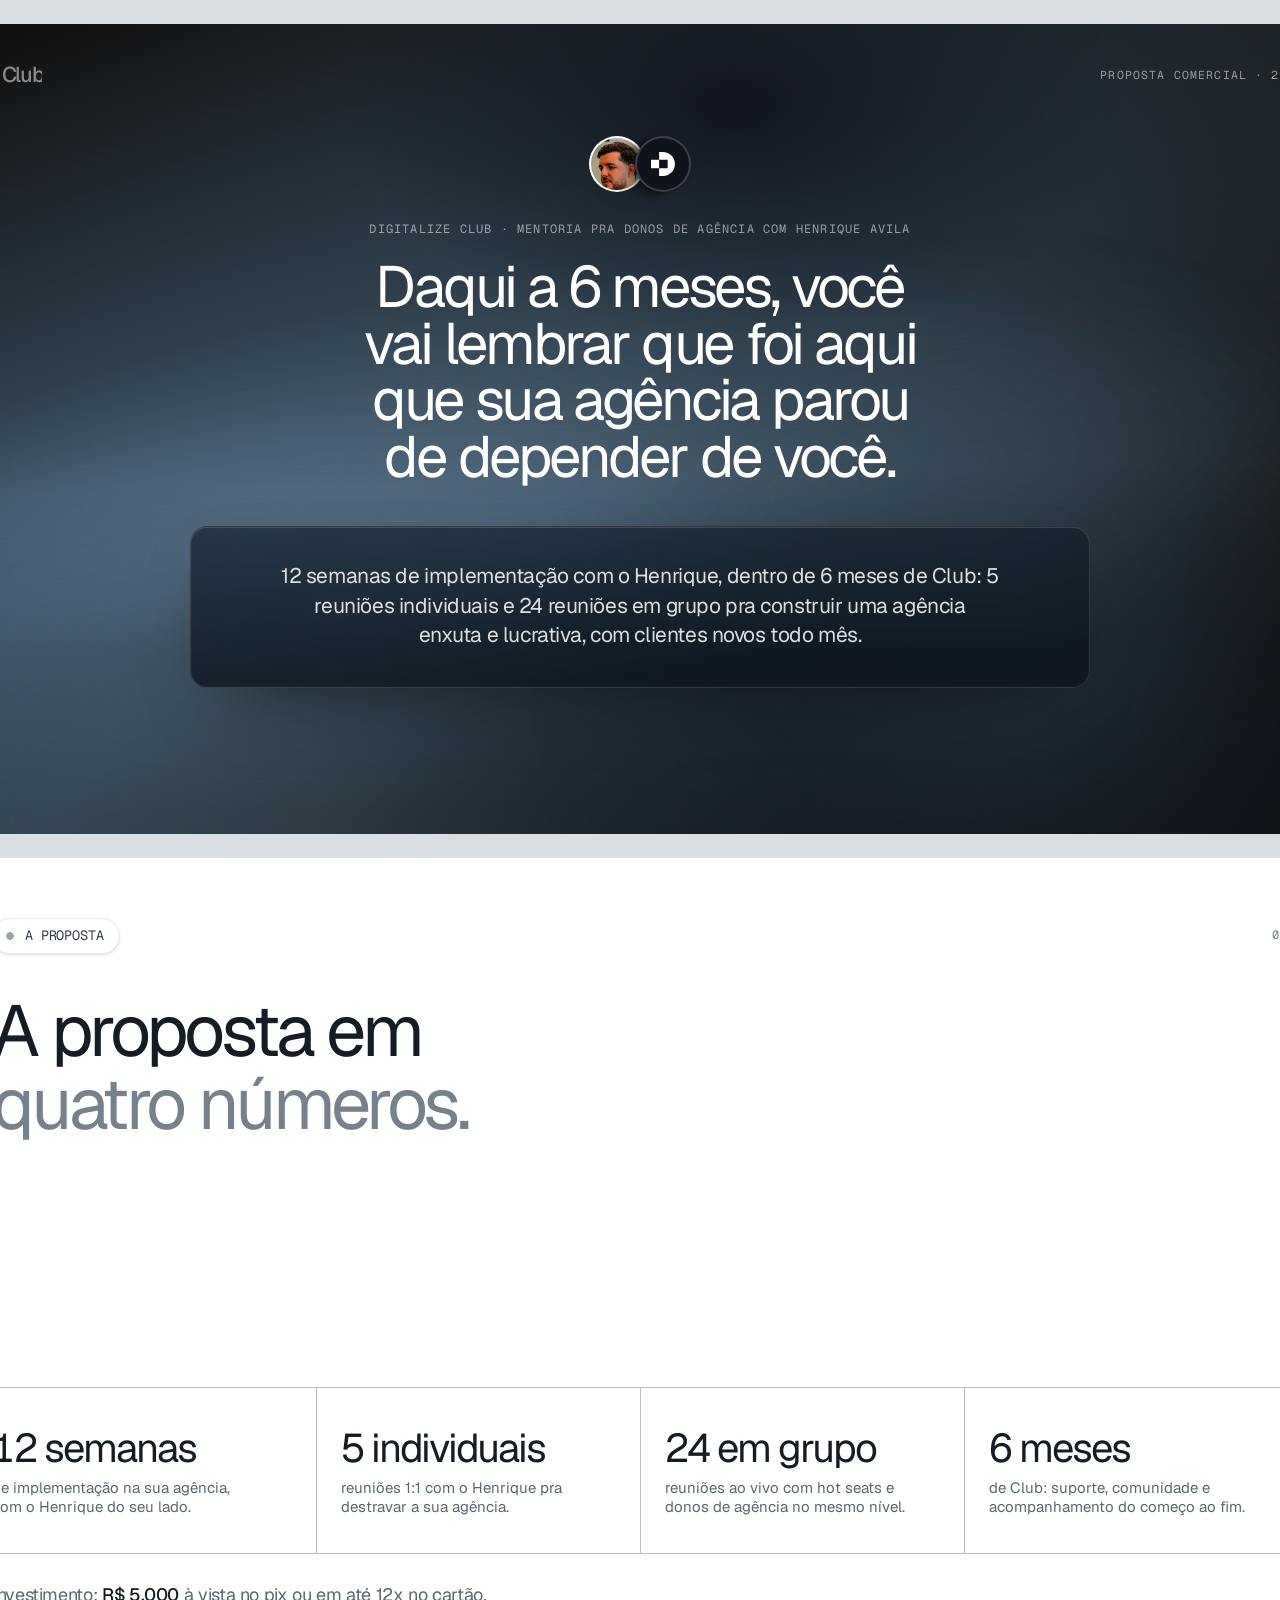
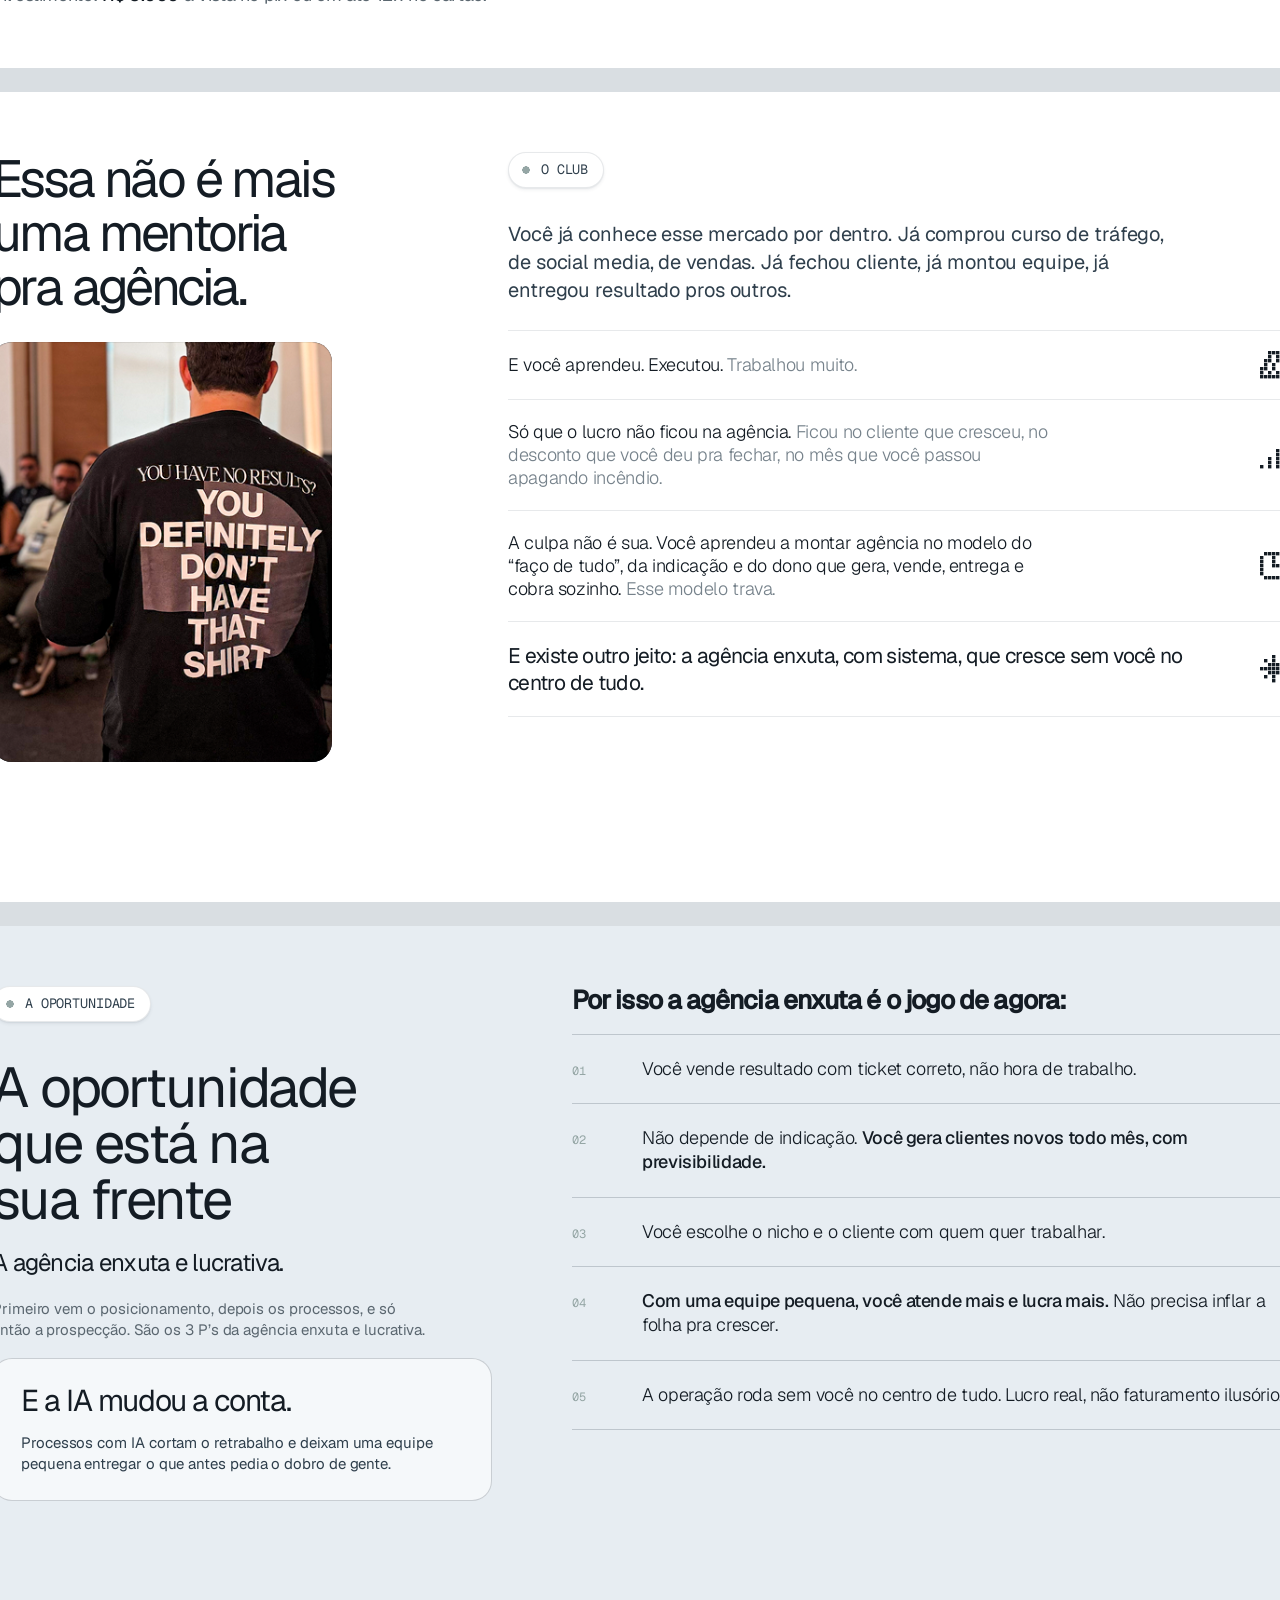
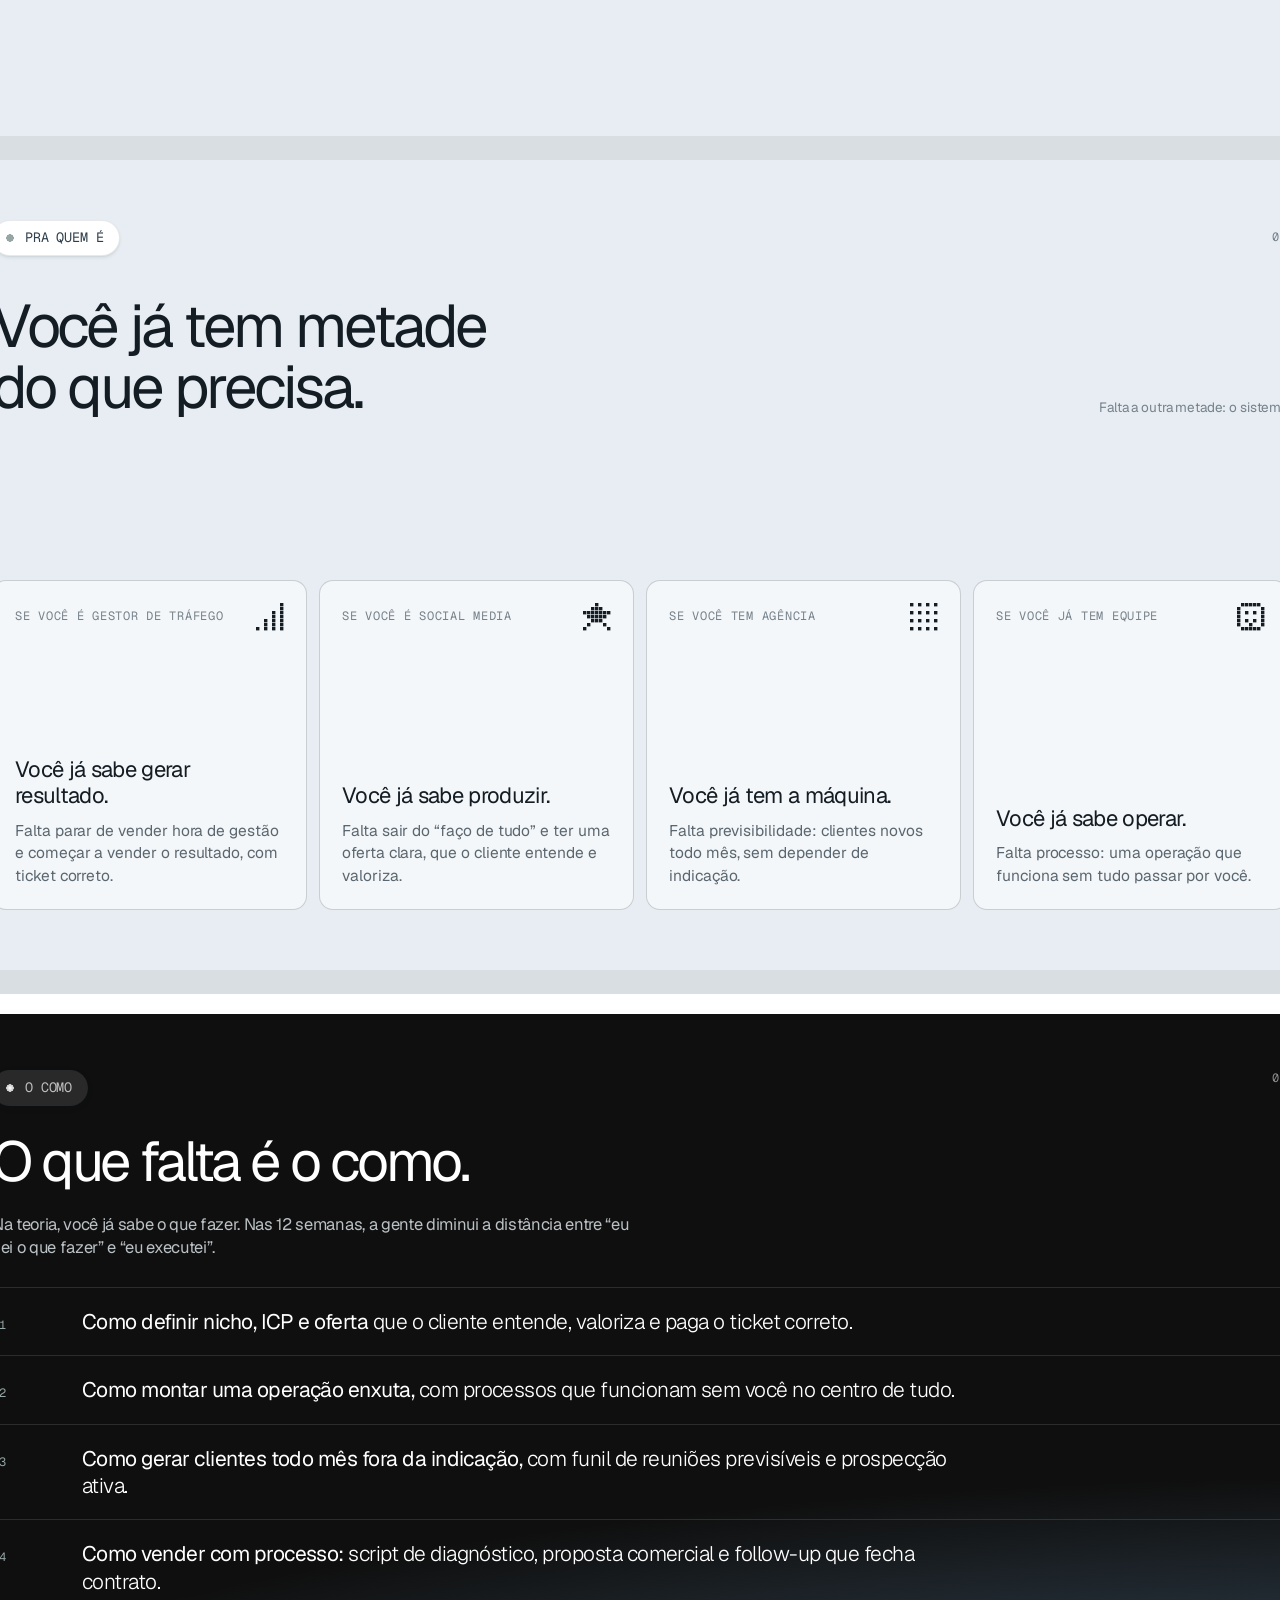
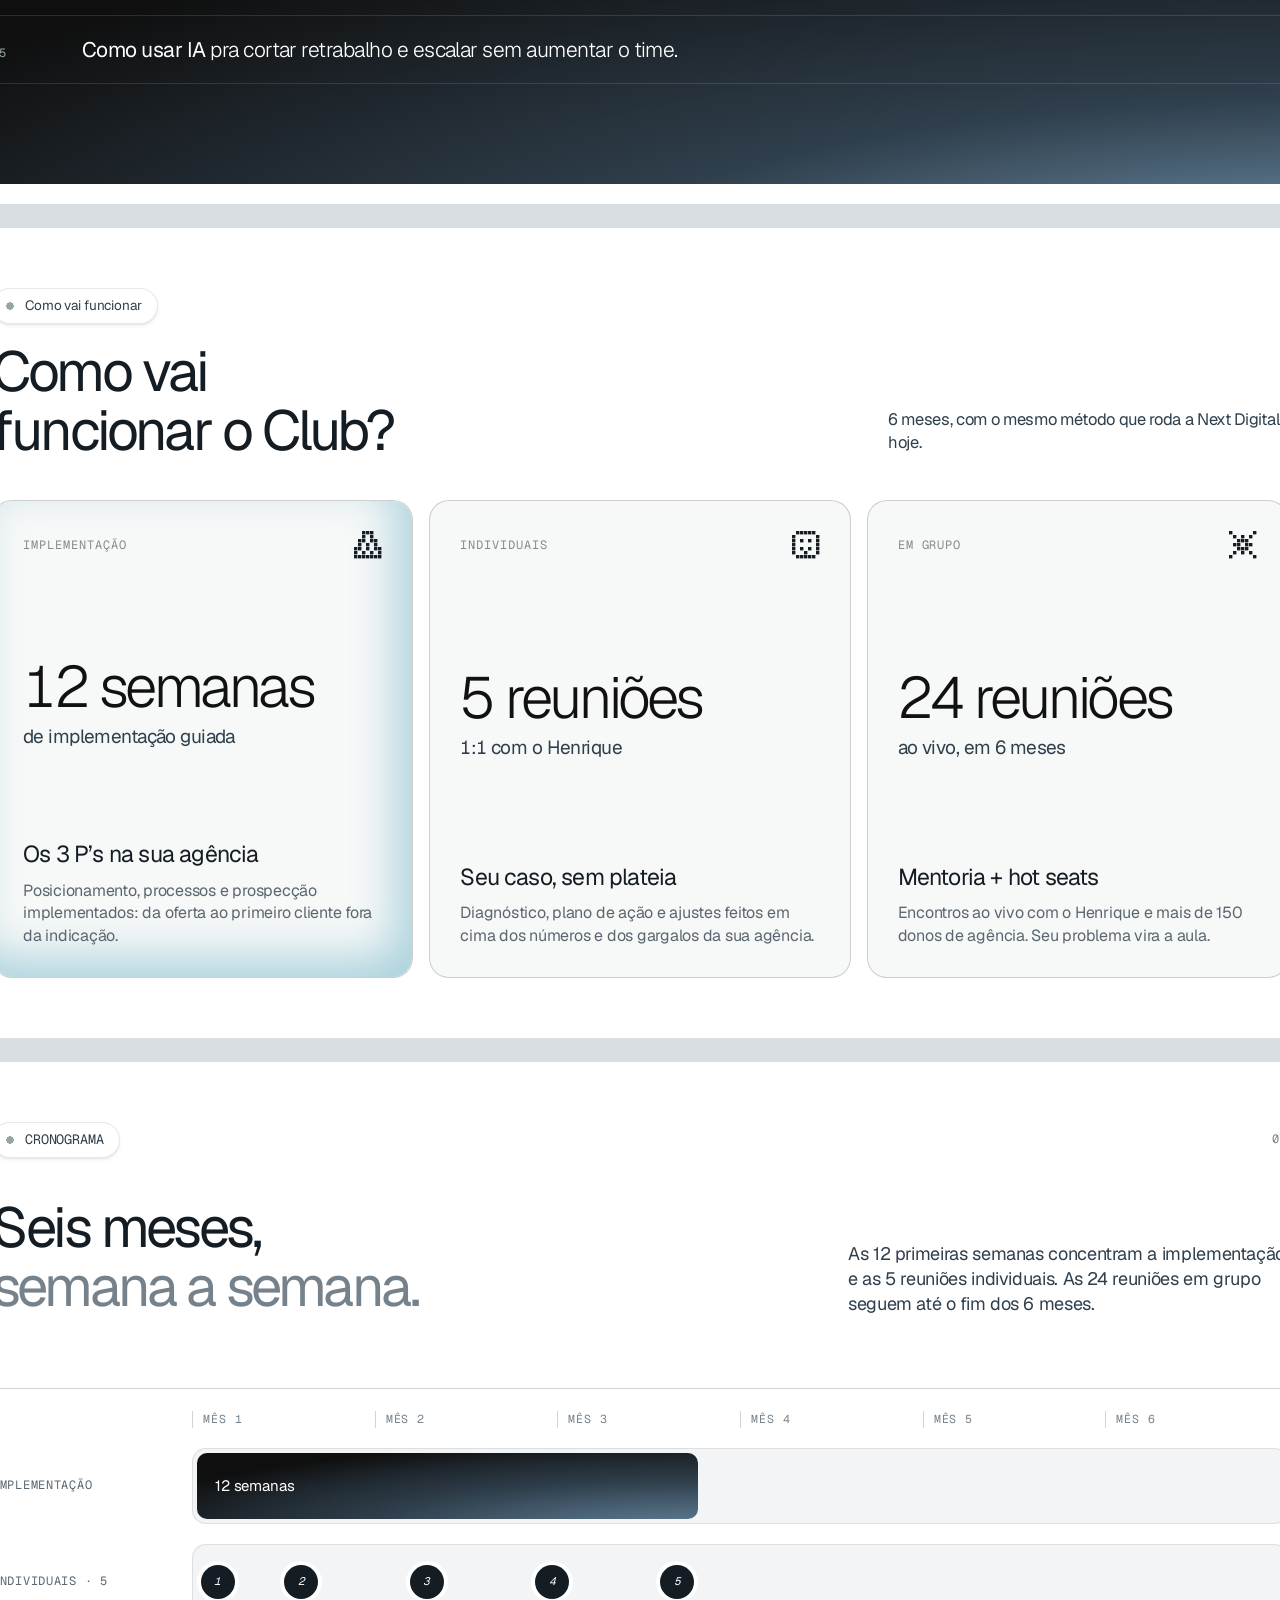
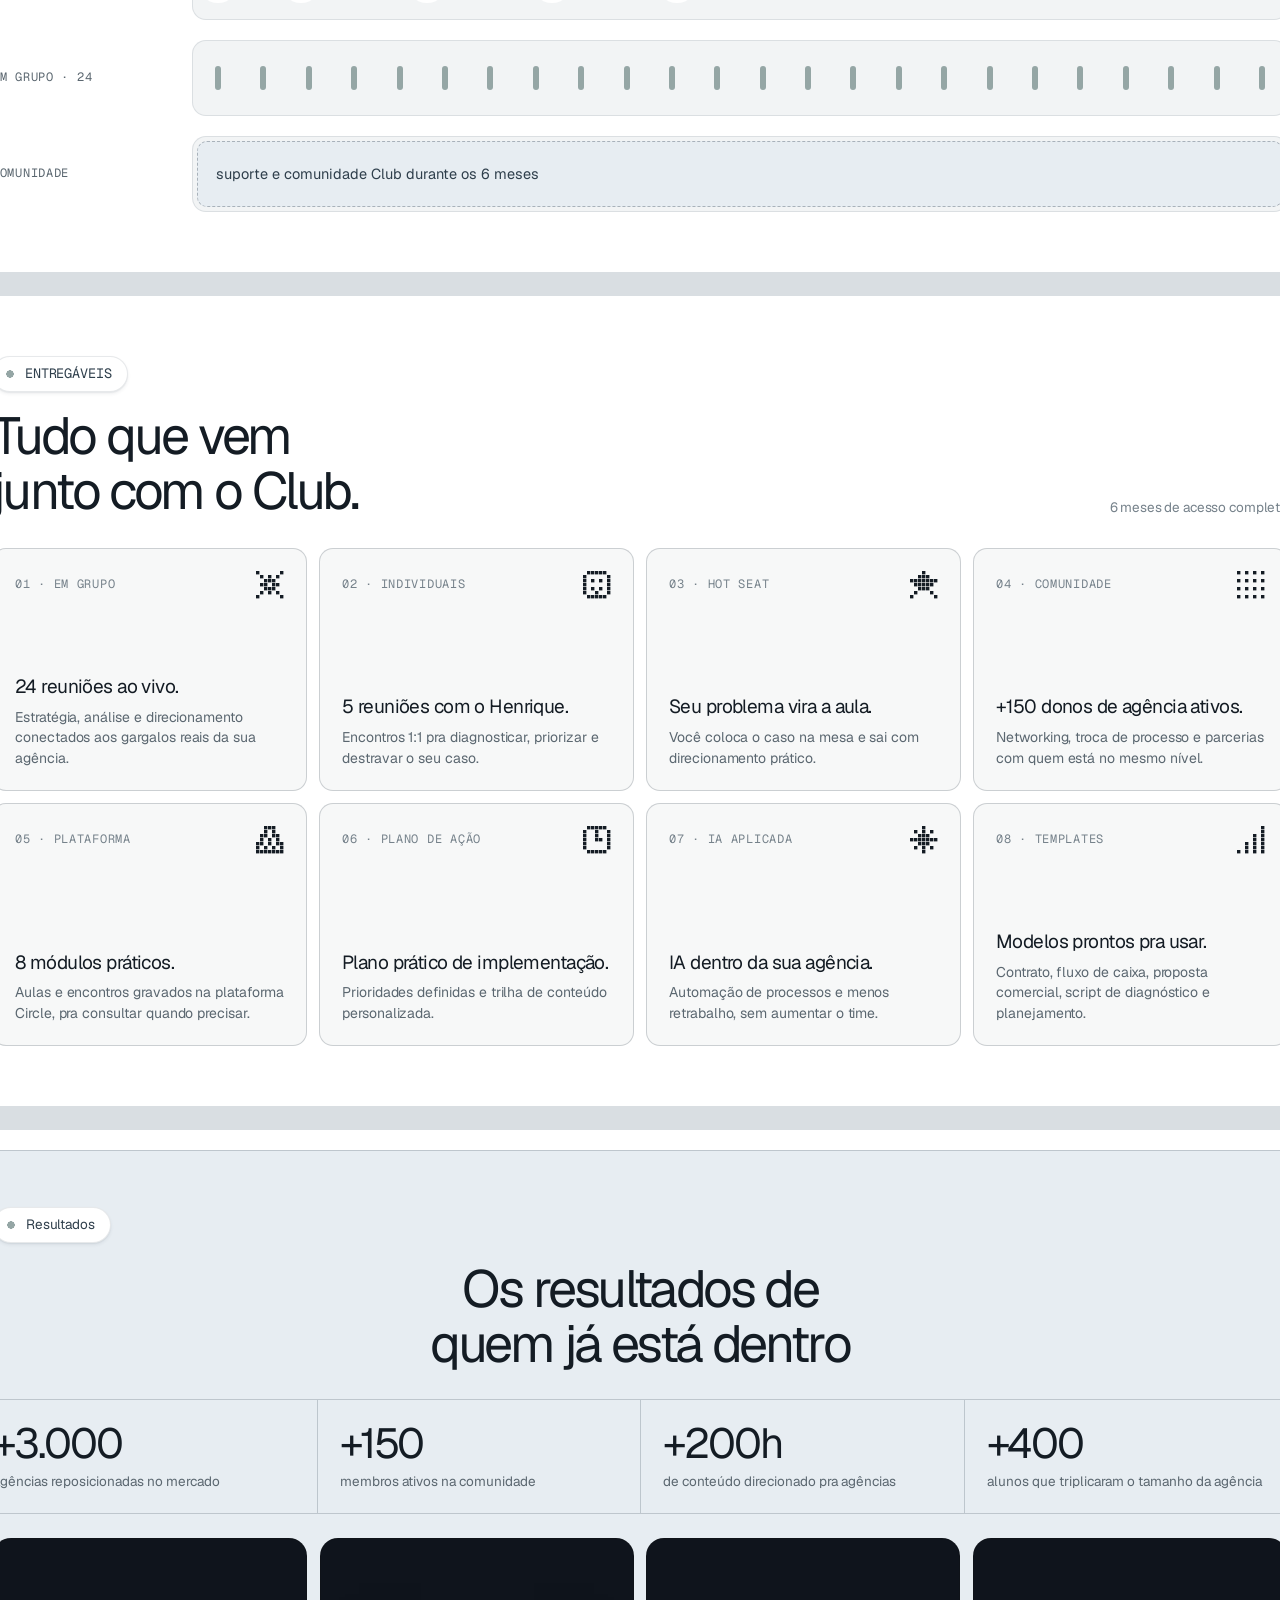
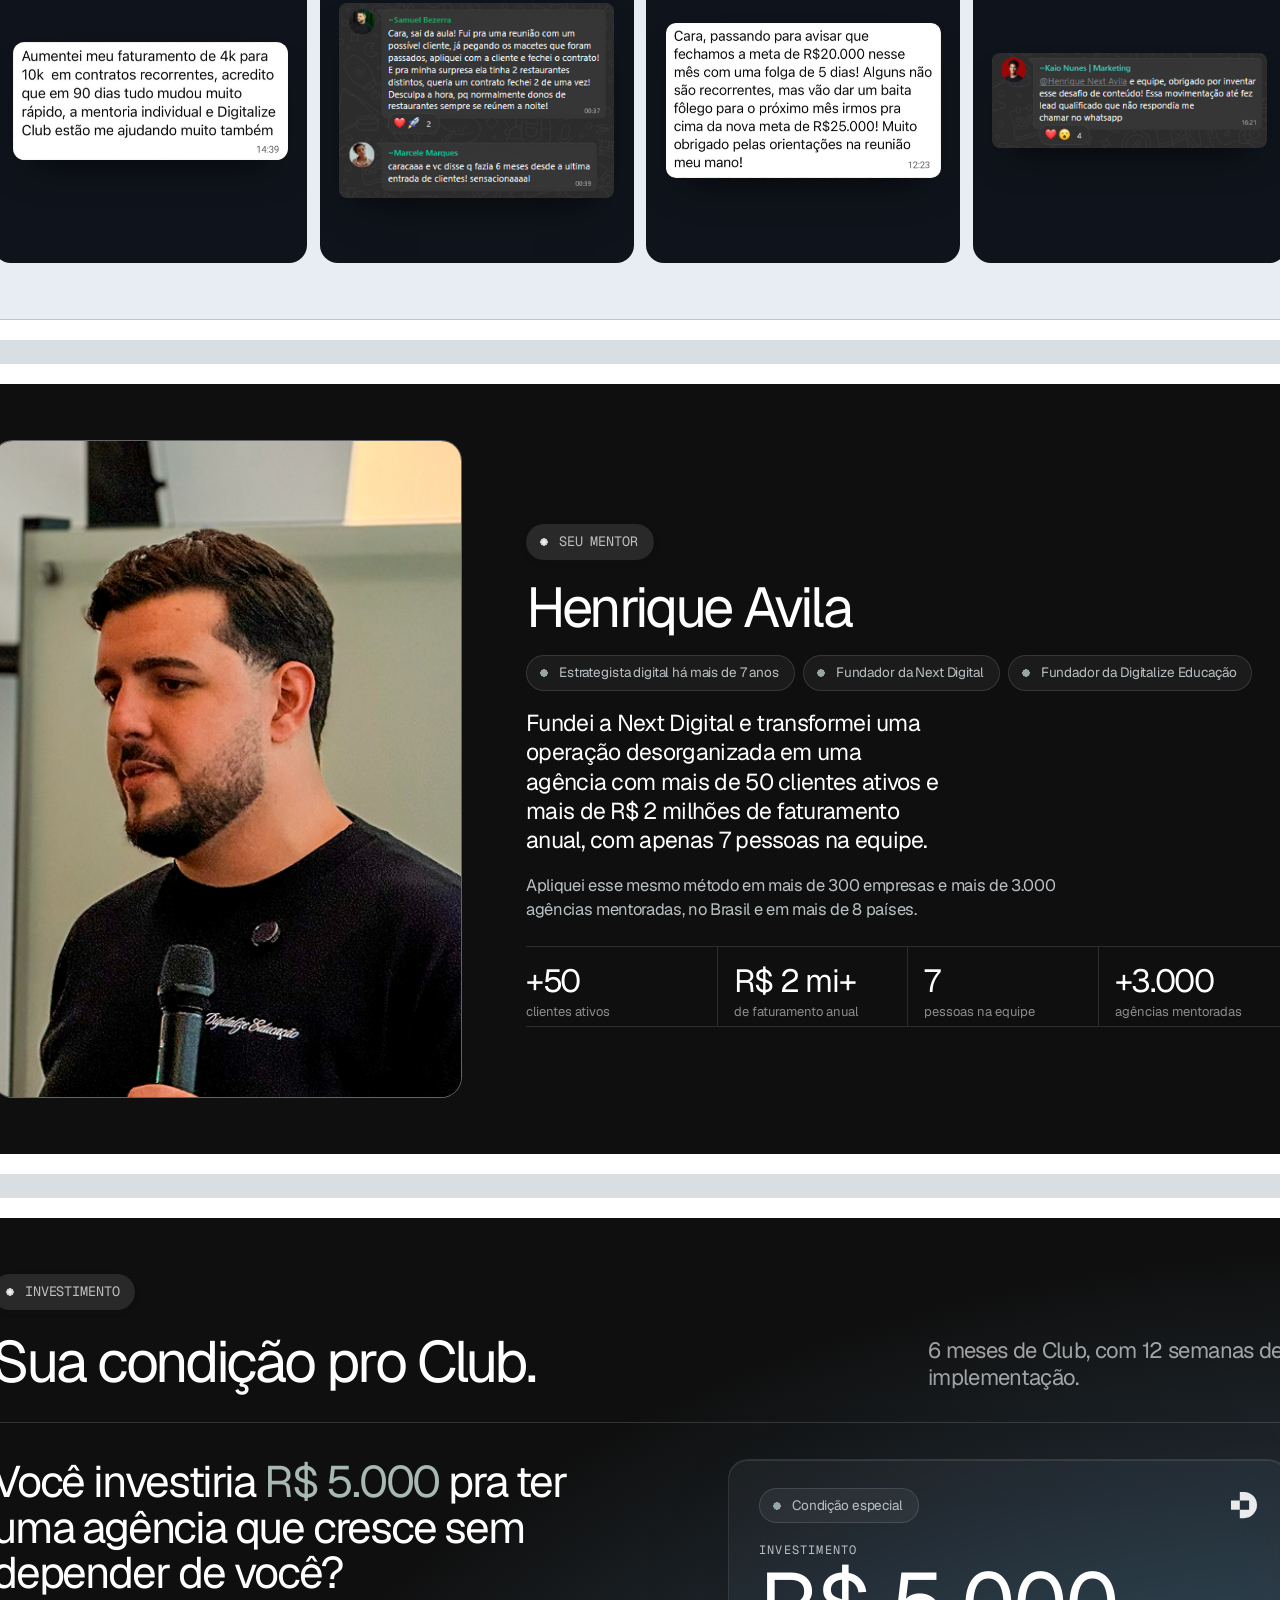
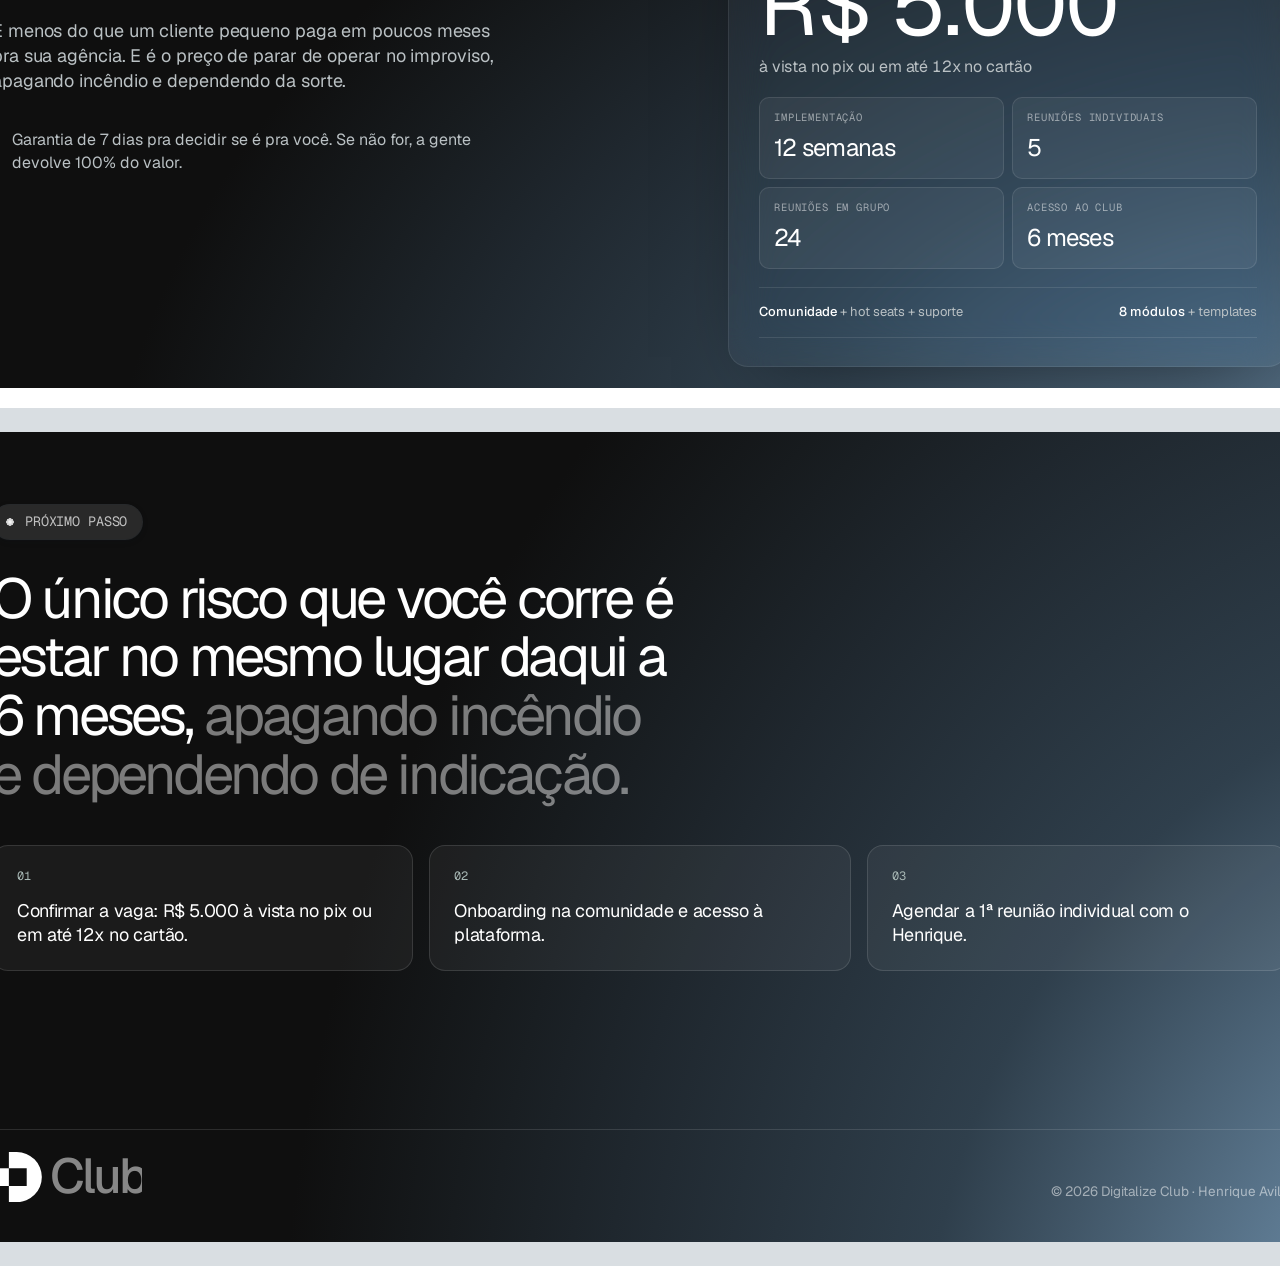
==== proposta-club-bs/index.html @ 6dca1450 "Proposta comercial do Digitalize Club no visual da página 13 slides (HTML + PDF) no visual da Mentor" ====
<!doctype html>
<html lang="pt-BR"><head><meta charset="utf-8"><meta name="viewport" content="width=1440">
<title>Proposta Digitalize Club</title>
<style>
/* cyrillic-ext */
@font-face {
  font-family: 'Geist';
  font-style: normal;
  font-weight: 300;
  font-display: swap;
  src: url(assets/fonts/gyByhwUxId8gMEwRGFWfOw.woff2) format('woff2');
  unicode-range: U+0460-052F, U+1C80-1C8A, U+20B4, U+2DE0-2DFF, U+A640-A69F, U+FE2E-FE2F;
}
/* cyrillic */
@font-face {
  font-family: 'Geist';
  font-style: normal;
  font-weight: 300;
  font-display: swap;
  src: url(assets/fonts/gyByhwUxId8gMEwYGFWfOw.woff2) format('woff2');
  unicode-range: U+0301, U+0400-045F, U+0490-0491, U+04B0-04B1, U+2116;
}
/* vietnamese */
@font-face {
  font-family: 'Geist';
  font-style: normal;
  font-weight: 300;
  font-display: swap;
  src: url(assets/fonts/gyByhwUxId8gMEwTGFWfOw.woff2) format('woff2');
  unicode-range: U+0102-0103, U+0110-0111, U+0128-0129, U+0168-0169, U+01A0-01A1, U+01AF-01B0, U+0300-0301, U+0303-0304, U+0308-0309, U+0323, U+0329, U+1EA0-1EF9, U+20AB;
}
/* latin-ext */
@font-face {
  font-family: 'Geist';
  font-style: normal;
  font-weight: 300;
  font-display: swap;
  src: url(assets/fonts/gyByhwUxId8gMEwSGFWfOw.woff2) format('woff2');
  unicode-range: U+0100-02BA, U+02BD-02C5, U+02C7-02CC, U+02CE-02D7, U+02DD-02FF, U+0304, U+0308, U+0329, U+1D00-1DBF, U+1E00-1E9F, U+1EF2-1EFF, U+2020, U+20A0-20AB, U+20AD-20C4, U+2113, U+2C60-2C7F, U+A720-A7FF;
}
/* latin */
@font-face {
  font-family: 'Geist';
  font-style: normal;
  font-weight: 300;
  font-display: swap;
  src: url(assets/fonts/gyByhwUxId8gMEwcGFU.woff2) format('woff2');
  unicode-range: U+0000-00FF, U+0131, U+0152-0153, U+02BB-02BC, U+02C6, U+02DA, U+02DC, U+0304, U+0308, U+0329, U+2000-206F, U+20AC, U+2122, U+2191, U+2193, U+2212, U+2215, U+FEFF, U+FFFD;
}
/* cyrillic-ext */
@font-face {
  font-family: 'Geist';
  font-style: normal;
  font-weight: 400;
  font-display: swap;
  src: url(assets/fonts/gyByhwUxId8gMEwRGFWfOw.woff2) format('woff2');
  unicode-range: U+0460-052F, U+1C80-1C8A, U+20B4, U+2DE0-2DFF, U+A640-A69F, U+FE2E-FE2F;
}
/* cyrillic */
@font-face {
  font-family: 'Geist';
  font-style: normal;
  font-weight: 400;
  font-display: swap;
  src: url(assets/fonts/gyByhwUxId8gMEwYGFWfOw.woff2) format('woff2');
  unicode-range: U+0301, U+0400-045F, U+0490-0491, U+04B0-04B1, U+2116;
}
/* vietnamese */
@font-face {
  font-family: 'Geist';
  font-style: normal;
  font-weight: 400;
  font-display: swap;
  src: url(assets/fonts/gyByhwUxId8gMEwTGFWfOw.woff2) format('woff2');
  unicode-range: U+0102-0103, U+0110-0111, U+0128-0129, U+0168-0169, U+01A0-01A1, U+01AF-01B0, U+0300-0301, U+0303-0304, U+0308-0309, U+0323, U+0329, U+1EA0-1EF9, U+20AB;
}
/* latin-ext */
@font-face {
  font-family: 'Geist';
  font-style: normal;
  font-weight: 400;
  font-display: swap;
  src: url(assets/fonts/gyByhwUxId8gMEwSGFWfOw.woff2) format('woff2');
  unicode-range: U+0100-02BA, U+02BD-02C5, U+02C7-02CC, U+02CE-02D7, U+02DD-02FF, U+0304, U+0308, U+0329, U+1D00-1DBF, U+1E00-1E9F, U+1EF2-1EFF, U+2020, U+20A0-20AB, U+20AD-20C4, U+2113, U+2C60-2C7F, U+A720-A7FF;
}
/* latin */
@font-face {
  font-family: 'Geist';
  font-style: normal;
  font-weight: 400;
  font-display: swap;
  src: url(assets/fonts/gyByhwUxId8gMEwcGFU.woff2) format('woff2');
  unicode-range: U+0000-00FF, U+0131, U+0152-0153, U+02BB-02BC, U+02C6, U+02DA, U+02DC, U+0304, U+0308, U+0329, U+2000-206F, U+20AC, U+2122, U+2191, U+2193, U+2212, U+2215, U+FEFF, U+FFFD;
}
/* cyrillic-ext */
@font-face {
  font-family: 'Geist';
  font-style: normal;
  font-weight: 500;
  font-display: swap;
  src: url(assets/fonts/gyByhwUxId8gMEwRGFWfOw.woff2) format('woff2');
  unicode-range: U+0460-052F, U+1C80-1C8A, U+20B4, U+2DE0-2DFF, U+A640-A69F, U+FE2E-FE2F;
}
/* cyrillic */
@font-face {
  font-family: 'Geist';
  font-style: normal;
  font-weight: 500;
  font-display: swap;
  src: url(assets/fonts/gyByhwUxId8gMEwYGFWfOw.woff2) format('woff2');
  unicode-range: U+0301, U+0400-045F, U+0490-0491, U+04B0-04B1, U+2116;
}
/* vietnamese */
@font-face {
  font-family: 'Geist';
  font-style: normal;
  font-weight: 500;
  font-display: swap;
  src: url(assets/fonts/gyByhwUxId8gMEwTGFWfOw.woff2) format('woff2');
  unicode-range: U+0102-0103, U+0110-0111, U+0128-0129, U+0168-0169, U+01A0-01A1, U+01AF-01B0, U+0300-0301, U+0303-0304, U+0308-0309, U+0323, U+0329, U+1EA0-1EF9, U+20AB;
}
/* latin-ext */
@font-face {
  font-family: 'Geist';
  font-style: normal;
  font-weight: 500;
  font-display: swap;
  src: url(assets/fonts/gyByhwUxId8gMEwSGFWfOw.woff2) format('woff2');
  unicode-range: U+0100-02BA, U+02BD-02C5, U+02C7-02CC, U+02CE-02D7, U+02DD-02FF, U+0304, U+0308, U+0329, U+1D00-1DBF, U+1E00-1E9F, U+1EF2-1EFF, U+2020, U+20A0-20AB, U+20AD-20C4, U+2113, U+2C60-2C7F, U+A720-A7FF;
}
/* latin */
@font-face {
  font-family: 'Geist';
  font-style: normal;
  font-weight: 500;
  font-display: swap;
  src: url(assets/fonts/gyByhwUxId8gMEwcGFU.woff2) format('woff2');
  unicode-range: U+0000-00FF, U+0131, U+0152-0153, U+02BB-02BC, U+02C6, U+02DA, U+02DC, U+0304, U+0308, U+0329, U+2000-206F, U+20AC, U+2122, U+2191, U+2193, U+2212, U+2215, U+FEFF, U+FFFD;
}
/* cyrillic-ext */
@font-face {
  font-family: 'Geist Mono';
  font-style: normal;
  font-weight: 400;
  font-display: swap;
  src: url(assets/fonts/or3yQ6H-1_WfwkMZI_qYPLs1a-t7PU0AbeE9KK5Z5ClqOw.woff2) format('woff2');
  unicode-range: U+0460-052F, U+1C80-1C8A, U+20B4, U+2DE0-2DFF, U+A640-A69F, U+FE2E-FE2F;
}
/* cyrillic */
@font-face {
  font-family: 'Geist Mono';
  font-style: normal;
  font-weight: 400;
  font-display: swap;
  src: url(assets/fonts/or3yQ6H-1_WfwkMZI_qYPLs1a-t7PU0AbeE9KK5Q5ClqOw.woff2) format('woff2');
  unicode-range: U+0301, U+0400-045F, U+0490-0491, U+04B0-04B1, U+2116;
}
/* symbols2 */
@font-face {
  font-family: 'Geist Mono';
  font-style: normal;
  font-weight: 400;
  font-display: swap;
  src: url(assets/fonts/or3yQ6H-1_WfwkMZI_qYPLs1a-t7PU0AbeE9KK7uxQxXAuk.woff2) format('woff2');
  unicode-range: U+2000-2001, U+2004-2008, U+200A, U+23B8-23BD, U+2500-259F;
}
/* vietnamese */
@font-face {
  font-family: 'Geist Mono';
  font-style: normal;
  font-weight: 400;
  font-display: swap;
  src: url(assets/fonts/or3yQ6H-1_WfwkMZI_qYPLs1a-t7PU0AbeE9KK5b5ClqOw.woff2) format('woff2');
  unicode-range: U+0102-0103, U+0110-0111, U+0128-0129, U+0168-0169, U+01A0-01A1, U+01AF-01B0, U+0300-0301, U+0303-0304, U+0308-0309, U+0323, U+0329, U+1EA0-1EF9, U+20AB;
}
/* latin-ext */
@font-face {
  font-family: 'Geist Mono';
  font-style: normal;
  font-weight: 400;
  font-display: swap;
  src: url(assets/fonts/or3yQ6H-1_WfwkMZI_qYPLs1a-t7PU0AbeE9KK5a5ClqOw.woff2) format('woff2');
  unicode-range: U+0100-02BA, U+02BD-02C5, U+02C7-02CC, U+02CE-02D7, U+02DD-02FF, U+0304, U+0308, U+0329, U+1D00-1DBF, U+1E00-1E9F, U+1EF2-1EFF, U+2020, U+20A0-20AB, U+20AD-20C4, U+2113, U+2C60-2C7F, U+A720-A7FF;
}
/* latin */
@font-face {
  font-family: 'Geist Mono';
  font-style: normal;
  font-weight: 400;
  font-display: swap;
  src: url(assets/fonts/or3yQ6H-1_WfwkMZI_qYPLs1a-t7PU0AbeE9KK5U5Ck.woff2) format('woff2');
  unicode-range: U+0000-00FF, U+0131, U+0152-0153, U+02BB-02BC, U+02C6, U+02DA, U+02DC, U+0304, U+0308, U+0329, U+2000-206F, U+20AC, U+2122, U+2191, U+2193, U+2212, U+2215, U+FEFF, U+FFFD;
}
/* cyrillic-ext */
@font-face {
  font-family: 'Inter';
  font-style: normal;
  font-weight: 400;
  font-display: swap;
  src: url(assets/fonts/UcC73FwrK3iLTeHuS_nVMrMxCp50SjIa2JL7SUc.woff2) format('woff2');
  unicode-range: U+0460-052F, U+1C80-1C8A, U+20B4, U+2DE0-2DFF, U+A640-A69F, U+FE2E-FE2F;
}
/* cyrillic */
@font-face {
  font-family: 'Inter';
  font-style: normal;
  font-weight: 400;
  font-display: swap;
  src: url(assets/fonts/UcC73FwrK3iLTeHuS_nVMrMxCp50SjIa0ZL7SUc.woff2) format('woff2');
  unicode-range: U+0301, U+0400-045F, U+0490-0491, U+04B0-04B1, U+2116;
}
/* greek-ext */
@font-face {
  font-family: 'Inter';
  font-style: normal;
  font-weight: 400;
  font-display: swap;
  src: url(assets/fonts/UcC73FwrK3iLTeHuS_nVMrMxCp50SjIa2ZL7SUc.woff2) format('woff2');
  unicode-range: U+1F00-1FFF;
}
/* greek */
@font-face {
  font-family: 'Inter';
  font-style: normal;
  font-weight: 400;
  font-display: swap;
  src: url(assets/fonts/UcC73FwrK3iLTeHuS_nVMrMxCp50SjIa1pL7SUc.woff2) format('woff2');
  unicode-range: U+0370-0377, U+037A-037F, U+0384-038A, U+038C, U+038E-03A1, U+03A3-03FF;
}
/* vietnamese */
@font-face {
  font-family: 'Inter';
  font-style: normal;
  font-weight: 400;
  font-display: swap;
  src: url(assets/fonts/UcC73FwrK3iLTeHuS_nVMrMxCp50SjIa2pL7SUc.woff2) format('woff2');
  unicode-range: U+0102-0103, U+0110-0111, U+0128-0129, U+0168-0169, U+01A0-01A1, U+01AF-01B0, U+0300-0301, U+0303-0304, U+0308-0309, U+0323, U+0329, U+1EA0-1EF9, U+20AB;
}
/* latin-ext */
@font-face {
  font-family: 'Inter';
  font-style: normal;
  font-weight: 400;
  font-display: swap;
  src: url(assets/fonts/UcC73FwrK3iLTeHuS_nVMrMxCp50SjIa25L7SUc.woff2) format('woff2');
  unicode-range: U+0100-02BA, U+02BD-02C5, U+02C7-02CC, U+02CE-02D7, U+02DD-02FF, U+0304, U+0308, U+0329, U+1D00-1DBF, U+1E00-1E9F, U+1EF2-1EFF, U+2020, U+20A0-20AB, U+20AD-20C4, U+2113, U+2C60-2C7F, U+A720-A7FF;
}
/* latin */
@font-face {
  font-family: 'Inter';
  font-style: normal;
  font-weight: 400;
  font-display: swap;
  src: url(assets/fonts/UcC73FwrK3iLTeHuS_nVMrMxCp50SjIa1ZL7.woff2) format('woff2');
  unicode-range: U+0000-00FF, U+0131, U+0152-0153, U+02BB-02BC, U+02C6, U+02DA, U+02DC, U+0304, U+0308, U+0329, U+2000-206F, U+20AC, U+2122, U+2191, U+2193, U+2212, U+2215, U+FEFF, U+FFFD;
}
/* cyrillic-ext */
@font-face {
  font-family: 'Inter';
  font-style: normal;
  font-weight: 500;
  font-display: swap;
  src: url(assets/fonts/UcC73FwrK3iLTeHuS_nVMrMxCp50SjIa2JL7SUc.woff2) format('woff2');
  unicode-range: U+0460-052F, U+1C80-1C8A, U+20B4, U+2DE0-2DFF, U+A640-A69F, U+FE2E-FE2F;
}
/* cyrillic */
@font-face {
  font-family: 'Inter';
  font-style: normal;
  font-weight: 500;
  font-display: swap;
  src: url(assets/fonts/UcC73FwrK3iLTeHuS_nVMrMxCp50SjIa0ZL7SUc.woff2) format('woff2');
  unicode-range: U+0301, U+0400-045F, U+0490-0491, U+04B0-04B1, U+2116;
}
/* greek-ext */
@font-face {
  font-family: 'Inter';
  font-style: normal;
  font-weight: 500;
  font-display: swap;
  src: url(assets/fonts/UcC73FwrK3iLTeHuS_nVMrMxCp50SjIa2ZL7SUc.woff2) format('woff2');
  unicode-range: U+1F00-1FFF;
}
/* greek */
@font-face {
  font-family: 'Inter';
  font-style: normal;
  font-weight: 500;
  font-display: swap;
  src: url(assets/fonts/UcC73FwrK3iLTeHuS_nVMrMxCp50SjIa1pL7SUc.woff2) format('woff2');
  unicode-range: U+0370-0377, U+037A-037F, U+0384-038A, U+038C, U+038E-03A1, U+03A3-03FF;
}
/* vietnamese */
@font-face {
  font-family: 'Inter';
  font-style: normal;
  font-weight: 500;
  font-display: swap;
  src: url(assets/fonts/UcC73FwrK3iLTeHuS_nVMrMxCp50SjIa2pL7SUc.woff2) format('woff2');
  unicode-range: U+0102-0103, U+0110-0111, U+0128-0129, U+0168-0169, U+01A0-01A1, U+01AF-01B0, U+0300-0301, U+0303-0304, U+0308-0309, U+0323, U+0329, U+1EA0-1EF9, U+20AB;
}
/* latin-ext */
@font-face {
  font-family: 'Inter';
  font-style: normal;
  font-weight: 500;
  font-display: swap;
  src: url(assets/fonts/UcC73FwrK3iLTeHuS_nVMrMxCp50SjIa25L7SUc.woff2) format('woff2');
  unicode-range: U+0100-02BA, U+02BD-02C5, U+02C7-02CC, U+02CE-02D7, U+02DD-02FF, U+0304, U+0308, U+0329, U+1D00-1DBF, U+1E00-1E9F, U+1EF2-1EFF, U+2020, U+20A0-20AB, U+20AD-20C4, U+2113, U+2C60-2C7F, U+A720-A7FF;
}
/* latin */
@font-face {
  font-family: 'Inter';
  font-style: normal;
  font-weight: 500;
  font-display: swap;
  src: url(assets/fonts/UcC73FwrK3iLTeHuS_nVMrMxCp50SjIa1ZL7.woff2) format('woff2');
  unicode-range: U+0000-00FF, U+0131, U+0152-0153, U+02BB-02BC, U+02C6, U+02DA, U+02DC, U+0304, U+0308, U+0329, U+2000-206F, U+20AC, U+2122, U+2191, U+2193, U+2212, U+2215, U+FEFF, U+FFFD;
}


:root{
  --paper:#FFFFFF;--mist:#E7EDF2;--panel2:#F7F8F8;--black:#0F0F0F;--night:#0F141C;--card-dk:#181818;
  --t1:#141C24;--t2:#2F3F4C;--t3:#5B6770;--t4:#76828B;--t5:#8A8A8A;--t6:#5E5E5E;
  --line:rgba(27,43,59,.10);--line3:rgba(27,43,59,.2);--line4:rgba(27,43,59,.3);--line-ink:rgba(17,17,17,.3);
  --d1:#FFFFFF;--d2:#BAC1C4;--d3:rgba(255,255,255,.52);--dline:rgba(255,255,255,.12);
  --acc:#95A6A5;--acc2:#A8B8B5;--ebony:#1B2B3B;--charcoal:#2F3F4C;--slate:#76828B;
  --g0:#63819A;--g1:#496073;--g2:#2F3F4C;--g3:#1F272E;--g4:#171B1E;--g5:#0F0F0F;
  --font:"Geist","Helvetica Neue",Arial,sans-serif;--mono:"Geist Mono","SFMono-Regular",Menlo,monospace;--inter:"Helvetica Now Display","Inter","Helvetica Neue",Arial,sans-serif;
  --wrap:1512px;--pad:clamp(16px,2.4vw,46px);--gut:clamp(20px,2.3vw,44px);
  --r-panel:clamp(24px,2.92vw,56px);--r-card:clamp(14px,1.05vw,20px);--r-box:14px;--r-pill:64px;
  --ez:cubic-bezier(.16,1,.3,1);--ez2:cubic-bezier(.65,.05,.36,1);
  --sh-pill:0 1px 1px rgba(27,43,59,.05),0 2px 3.5px rgba(27,43,59,.07);--sh-pill-dk:0 1px 2px rgba(27,43,59,.05),0 2px 7px rgba(27,43,59,.07);
}
*{box-sizing:border-box;margin:0;padding:0}
html{-webkit-text-size-adjust:100%}
body{font-family:var(--font);font-size:15px;line-height:1.45;color:var(--t1);background:var(--paper);-webkit-font-smoothing:antialiased;overflow-x:hidden}
body.is-locked{overflow:hidden}
body.has-cursor,body.has-cursor a,body.has-cursor button{cursor:none}
img,svg{display:block;max-width:100%}
img{height:auto}
a{color:inherit;text-decoration:none}
button{font:inherit;color:inherit;background:none;border:0;cursor:pointer}
::selection{background:var(--ebony);color:#fff}
:focus-visible{outline:2px solid var(--acc);outline-offset:3px}

/* ---------- tipografia ---------- */
.t64{font-weight:400;font-size:clamp(34px,3.33vw,63.9px);line-height:1.04;letter-spacing:-.05em;text-wrap:balance}
.t56{font-weight:400;font-size:clamp(31px,2.92vw,56px);line-height:1.06;letter-spacing:-.05em;text-wrap:balance}
.t52{font-weight:400;font-size:clamp(29px,2.71vw,52px);line-height:1.1;letter-spacing:-.05em;text-wrap:balance}
.t40{font-weight:400;font-size:clamp(25px,2.08vw,39.9px);line-height:1.08;letter-spacing:-.048em;text-wrap:balance}
.t33{font-weight:400;font-size:clamp(24px,1.71vw,32.8px);line-height:1;letter-spacing:-.05em;font-variant-numeric:tabular-nums}
.lead{font-size:clamp(16.5px,1.09vw,20.9px);line-height:1.4;letter-spacing:-.02em;color:var(--t2)}
.body{font-size:clamp(15px,.885vw,17px);line-height:1.4;letter-spacing:-.005em;color:var(--t3)}
.small{font-size:clamp(13px,.755vw,14.5px);line-height:1.45;letter-spacing:-.004em;color:var(--t3)}
.kick{font-size:13.5px;line-height:1.45;letter-spacing:-.01em;color:var(--t4)}
.mono{font-family:var(--mono);font-size:12px;letter-spacing:.04em;font-weight:400;line-height:1.45}
.cl{color:var(--t4)}
.on-ink{color:#fff}
.on-ink .lead,.on-ink .body,.on-ink .small{color:var(--d2)}
.on-ink .cl{color:var(--d3)}
b,strong{font-weight:500;color:var(--t1)}
.on-ink b,.on-ink strong{color:#fff}

/* ---------- layout ---------- */
.wrap{width:100%;max-width:var(--wrap);margin:0 auto;padding:0 var(--gut)}
.panel{position:relative;margin:0 var(--pad);border-radius:var(--r-panel);overflow:hidden;overflow:clip;isolation:isolate}
.panel>.wrap{position:relative;z-index:1}

/* ---------- pills / botões ---------- */
.pill{display:inline-flex;align-self:flex-start;align-items:center;gap:9px;height:35.5px;padding:0 15px 0 11px;border:1px solid var(--line);border-radius:var(--r-pill);background:#fff;box-shadow:var(--sh-pill);font-size:13.5px;line-height:19.6px;letter-spacing:-.01em;color:var(--t2);white-space:nowrap}
.pill.mono{font-size:13.5px;text-transform:uppercase;letter-spacing:-.01em}
.pill i{width:12px;height:12px;flex:0 0 auto;border-radius:50%;background:radial-gradient(circle at 50% 50%,var(--acc) 0 42%,rgba(149,166,165,0) 46%)}
.pill.dk{background:rgba(255,255,255,.11);border-color:rgba(27,43,59,.1);color:rgba(255,255,255,.7);box-shadow:var(--sh-pill-dk)}
.pill.dk i{background:radial-gradient(circle at 50% 50%,#fff 0,#c8c8c8 42%,rgba(149,166,165,0) 46%)}
.pill.glass{background:rgba(255,255,255,.05);border-color:rgba(255,255,255,.12);color:var(--d2);box-shadow:none;text-transform:none}
.btn{position:relative;display:inline-flex;align-items:center;justify-content:center;gap:10px;height:47px;padding:0 22px;background:var(--t1);color:#F0F3F7;border:1px solid var(--t1);border-radius:var(--r-pill);font-size:15px;font-weight:500;letter-spacing:-.01em;line-height:21px;white-space:nowrap;overflow:hidden;isolation:isolate;transition:color .32s var(--ez2),border-color .32s,transform .32s var(--ez2)}
.btn::before{content:"";position:absolute;inset:-1px;border-radius:inherit;background:var(--charcoal);transform:translateY(102%);transition:transform .55s var(--ez);z-index:-1}
.btn:hover::before{transform:none}
.btn:active{transform:scale(.985)}
.btn svg{width:14px;height:14px;flex:none;transition:transform .4s var(--ez)}
.btn:hover svg{transform:translateX(3px)}
.btn.lt{background:#E9ECEE;border-color:#E9ECEE;color:var(--t1)}
.btn.lt::before{background:#fff}
.btn.ghost{background:transparent;color:var(--t1);border-color:var(--line3)}
.btn.ghost::before{background:var(--t1)}
.btn.ghost:hover{color:#fff}
.btn.md{height:52px;padding:0 27px;font-size:15.5px}
.note{font-size:13px;color:var(--t4);line-height:1.4}
.on-ink .note{color:var(--d3)}

/* ---------- frames / ícones / logos ---------- */
.frame{position:relative;overflow:hidden;border-radius:var(--r-card);background:var(--ebony);isolation:isolate}
.frame img{position:absolute;inset:0;width:100%;height:100%;object-fit:cover;transform:scale(1.06);transition:transform 1.25s var(--ez)}
.frame:hover img{transform:scale(1.02)}
.pix{width:28px;height:28px;color:var(--t1);flex:none}
.pix rect{fill:currentColor;transition:opacity .15s}
.on-ink .pix{color:#fff}
.logo-h{height:19px;width:auto;color:currentColor}
.logo-stack{width:clamp(120px,8.4vw,160px);height:auto}
.logo-sym{width:26px;height:auto}
.brand-line{display:inline-flex;align-items:center;gap:12px}
.brand-line .wm{font-size:13.5px;letter-spacing:-.01em;opacity:.7;padding-left:12px;border-left:1px solid currentColor;line-height:1}

/* ---------- animações de entrada ---------- */
[data-in]{--dl:0ms}
[data-in="up"]{opacity:0;transform:translateY(34px);filter:blur(5px);transition:opacity 1.05s var(--ez) var(--dl),transform 1.05s var(--ez) var(--dl),filter 1.05s var(--ez) var(--dl)}
[data-in="up"].in{opacity:1;transform:none;filter:none}
[data-in="fade"]{opacity:0;transition:opacity 1.2s var(--ez) var(--dl)}
[data-in="fade"].in{opacity:1}
[data-in="stag"]>*{opacity:0;transform:translateY(32px);transition:opacity 1s var(--ez) var(--cd,0ms),transform 1s var(--ez) var(--cd,0ms)}
[data-in="stag"].in>*{opacity:1;transform:none}
[data-in="clip"]{clip-path:inset(0 0 100% 0);transition:clip-path 1.45s var(--ez) var(--dl)}
[data-in="clip"].in{clip-path:inset(0 0 0 0)}
[data-in="clip"] img{transform:scale(1.18);transition:transform 1.9s var(--ez) var(--dl)}
[data-in="clip"].in img{transform:scale(1.03)}
.lift{--lc:20,28,36}
.lift.on-dark{--lc:255,255,255}
.lift .w{display:inline-block;color:rgba(var(--lc),.26);transition:color .25s linear}
.lift .w.br{color:rgba(var(--lc),1)}
.lift .w.fr{color:var(--acc)}
.lift .cl .w.br{color:rgba(var(--lc),.45)}
.on-ink .lift .cl .w.br{color:rgba(255,255,255,.5)}

/* ---------- cursor ---------- */
.cursor{position:fixed;left:0;top:0;z-index:2000;pointer-events:none;mix-blend-mode:difference;display:none}
body.has-cursor .cursor{display:block}
.cursor .dot{position:absolute;left:-3px;top:-3px;width:6px;height:6px;border-radius:50%;background:#fff}
.cursor .ring{position:absolute;left:-20px;top:-20px;width:40px;height:40px;transition:transform .45s var(--ez)}
.cursor .ring circle{fill:none;stroke:#fff;stroke-width:1.1}
.cursor .ring .prog{stroke-width:2;transform:rotate(-90deg);transform-origin:50% 50%}
.cursor.hover .ring{transform:scale(1.5)}
.cursor.hide{opacity:0}

/* ---------- preloader ---------- */
.loader{position:fixed;inset:0;z-index:1000;background:var(--night);color:#fff;display:grid;grid-template-rows:1fr auto;overflow:hidden}
.loader-rings{position:absolute;inset:0;display:grid;place-items:center;pointer-events:none}
.loader-rings span{position:absolute;border:1px solid rgba(255,255,255,.09);border-radius:50%;width:var(--s);height:var(--s);transform:scale(.6);opacity:0;animation:ringIn 1.6s var(--ez) forwards}
.loader-rings span:nth-child(1){--s:28vmin;animation-delay:.05s}.loader-rings span:nth-child(2){--s:52vmin;animation-delay:.15s}.loader-rings span:nth-child(3){--s:78vmin;animation-delay:.25s}.loader-rings span:nth-child(4){--s:106vmin;animation-delay:.35s}.loader-rings span:nth-child(5){--s:136vmin;animation-delay:.45s}
@keyframes ringIn{to{transform:scale(1);opacity:1}}
.loader-body{position:relative;display:grid;grid-template-columns:1fr auto 1fr;align-items:end;padding:var(--pad);height:100%}
.loader-left{display:flex;flex-direction:column;gap:18px}
.loader-left .logo-h{height:16px;opacity:.9}
.loader-words{height:1.4em;overflow:hidden;position:relative;font-family:var(--mono);font-size:11px;letter-spacing:.1em;text-transform:uppercase;color:rgba(255,255,255,.7)}
.loader-words span{position:absolute;left:0;top:0;transform:translateY(120%);opacity:0;transition:transform .45s var(--ez),opacity .3s}
.loader-words span.on{transform:none;opacity:1}.loader-words span.off{transform:translateY(-120%);opacity:0}
.loader-center{align-self:center;justify-self:center;color:#fff;opacity:0;transform:translateY(14px) scale(.97);animation:logoIn 1.2s var(--ez) .3s forwards}
.loader-center .logo-stack{width:clamp(150px,16vw,240px)}
@keyframes logoIn{to{opacity:1;transform:none}}
.loader-right{justify-self:end;align-self:end;text-align:right;display:flex;flex-direction:column;gap:14px;align-items:flex-end}
.loader-count{font-weight:400;letter-spacing:-.05em;font-size:clamp(40px,6vw,104px);line-height:.9;font-variant-numeric:tabular-nums}
.loader-bar{width:clamp(120px,14vw,220px);height:1px;background:rgba(255,255,255,.14);position:relative;overflow:hidden}
.loader-bar i{position:absolute;inset:0;background:#fff;transform-origin:left;transform:scaleX(0)}
.loader-foot{position:relative;display:flex;justify-content:space-between;padding:0 var(--pad) 18px;font-family:var(--mono);font-size:10px;letter-spacing:.1em;text-transform:uppercase;color:rgba(255,255,255,.35)}
.loader-masks{position:absolute;inset:0;display:grid;grid-template-columns:repeat(4,1fr);pointer-events:none;z-index:2;opacity:0}
.loader-masks i{background:var(--night)}
.loader.exit{background:transparent}.loader.exit .loader-masks{opacity:1}
.loader.exit .loader-body,.loader.exit .loader-foot,.loader.exit .loader-rings{opacity:0;transition:opacity .35s}
.loader.exit .loader-masks i{animation:maskUp .9s var(--ez) forwards}
.loader.exit .loader-masks i:nth-child(2){animation-delay:.07s}.loader.exit .loader-masks i:nth-child(3){animation-delay:.14s}.loader.exit .loader-masks i:nth-child(4){animation-delay:.21s}
@keyframes maskUp{to{transform:translateY(-101%)}}

/* ---------- header ---------- */
.nav{position:fixed;top:0;left:0;right:0;z-index:90;height:72px;display:grid;grid-template-columns:1fr auto 1fr;align-items:center;gap:20px;padding:0 var(--pad);color:#fff;transition:background .45s var(--ez),box-shadow .45s,color .4s}
.nav.stick{background:rgba(255,255,255,.8);backdrop-filter:blur(24px) saturate(1.7);-webkit-backdrop-filter:blur(24px) saturate(1.7);box-shadow:0 1px 0 var(--line);color:var(--t1)}
.nav.stick.ink{background:rgba(15,20,28,.72);color:#fff;box-shadow:0 1px 0 var(--dline)}
.nav .brand .logo-h{height:19px}
.nav .links{display:flex;align-items:center;gap:0}
.nav .links a{font-size:13.5px;letter-spacing:-.01em;line-height:19.58px;padding:8px 12px;border-radius:64px;opacity:.62;transition:opacity .3s,background .3s}
.nav .links a:hover,.nav .links a.active{opacity:1}
.nav .links a.active{background:rgba(27,43,59,.06)}
.nav.ink .links a.active,.nav:not(.stick) .links a.active{background:rgba(255,255,255,.1)}
.nav .right{justify-self:end;display:flex;align-items:center;gap:10px}
.nav .btn{height:45px;padding:0 22px;font-size:14.5px}
.nav:not(.stick) .btn,.nav.ink .btn{background:#E9ECEE;border-color:#E9ECEE;color:var(--t1)}
.nav:not(.stick) .btn::before,.nav.ink .btn::before{background:#fff}
.nav .menu-btn{display:none;align-items:center;gap:8px;height:45px;padding:0 14px 0 12px;border:1px solid #E9ECEE;border-radius:64px;font-size:14.5px;font-weight:500;color:#E9ECEE}
.nav.stick:not(.ink) .menu-btn{border-color:var(--t1);color:var(--t1)}
.nav .menu-btn .dots{display:flex;gap:2px}.nav .menu-btn .dots i{width:2px;height:2px;border-radius:50%;background:currentColor;opacity:.5}.nav .menu-btn .dots i:last-child{opacity:1}
.menu-panel{position:fixed;z-index:85;top:80px;left:var(--pad);right:var(--pad);background:rgba(15,20,28,.9);backdrop-filter:blur(22px);-webkit-backdrop-filter:blur(22px);color:#fff;padding:18px 22px 22px;border:1px solid rgba(255,255,255,.1);border-radius:var(--r-card);opacity:0;pointer-events:none;transform:translateY(-8px);transition:opacity .35s var(--ez),transform .5s var(--ez)}
body.menu-open .menu-panel{opacity:1;pointer-events:auto;transform:none}
.menu-panel nav{display:flex;flex-direction:column;gap:2px}
.menu-panel nav a{font-size:20px;letter-spacing:-.03em;line-height:1.3;color:rgba(255,255,255,.55);padding:4px 0}
.menu-panel nav a.active,.menu-panel nav a:hover{color:#fff}
.menu-panel .foot{margin-top:18px;padding-top:14px;border-top:1px solid rgba(255,255,255,.1);color:rgba(255,255,255,.45)}

/* ---------- HERO (centralizado, mesmo da imersão) ---------- */
.hero{position:relative;aspect-ratio:16/10;min-height:100svh;background:#0F0F0F;color:#fff;overflow:hidden;isolation:isolate}
.hero .hero-bg{position:absolute;inset:0;z-index:0;overflow:hidden;background:#0F0F0F}
.hero .rad{position:absolute;left:-15.4%;top:108.5%;width:420vw;height:420vw;transform:translate(-50%,-50%) rotate(-27.6deg);background:radial-gradient(150vw 40vw at 50% 50%,#63819A 20%,#496073 34%,#2F3F4C 50%,#1F272E 74%,#171B1E 87%,rgba(15,15,15,0) 100%);animation:radPulse 28s ease-in-out infinite alternate}
@keyframes radPulse{to{transform:translate(-50%,-50%) rotate(-25.2deg) scale(1.06)}}
.hero .blob{position:absolute;border-radius:50%;pointer-events:none;will-change:transform,opacity;opacity:0;transition:opacity 1.4s var(--ez)}
body.loaded .hero .blob{opacity:1}
.hero .b1{left:-12%;top:36%;width:104vw;height:24vw;background:radial-gradient(closest-side,rgba(99,129,154,.62),rgba(99,129,154,.22) 48%,rgba(99,129,154,0));transform:rotate(-11deg);animation:driftA 24s ease-in-out .6s infinite alternate;filter:blur(28px)}
.hero .b2{left:56%;top:14%;width:50vw;height:46vw;background:radial-gradient(closest-side,rgba(73,96,115,.62),rgba(73,96,115,.2) 50%,rgba(73,96,115,0));animation:driftB 30s ease-in-out infinite alternate;filter:blur(36px)}
.hero .b3{left:-10%;top:62%;width:58vw;height:34vw;background:radial-gradient(closest-side,rgba(149,166,165,.34),rgba(149,166,165,.1) 55%,rgba(149,166,165,0));animation:driftC 34s ease-in-out infinite alternate;filter:blur(30px)}
.hero .b4{left:30%;top:-18%;width:60vw;height:36vw;background:radial-gradient(closest-side,rgba(15,20,28,.9),rgba(15,20,28,0));animation:driftB 26s ease-in-out reverse infinite alternate}
@keyframes driftA{from{transform:rotate(-11deg) translate(-2vw,1vw)}to{transform:rotate(-8deg) translate(5vw,-3vw) scale(1.07)}}
@keyframes driftB{from{transform:translate(0,0) scale(1)}to{transform:translate(-4vw,4vw) scale(1.1)}}
@keyframes driftC{from{transform:translate(0,0)}to{transform:translate(6vw,-3vw) scale(1.08)}}
.hero .grain{position:absolute;inset:0;opacity:.05;background-image:radial-gradient(rgba(255,255,255,.9) .6px,transparent .7px);background-size:5px 5px;mix-blend-mode:overlay;pointer-events:none}
.hero .fade{position:absolute;left:0;right:0;bottom:0;height:45.3%;opacity:.55;background:linear-gradient(-1.55deg,rgb(12,20,28) 12.7%,rgba(12,20,28,.74) 52.4%,rgba(12,20,28,0) 92%)}
.hero .hero-in{position:absolute;inset:0;z-index:2}
.hero .hero-in .wrap{position:relative;height:100%;display:flex;flex-direction:column;align-items:center;text-align:center;padding-top:8.2vw}
.hero .avatars{display:flex;justify-content:center;margin-bottom:clamp(20px,2.3vw,44px)}
.hero .av{position:relative;width:clamp(56px,4.02vw,77px);height:clamp(56px,4.02vw,77px);border-radius:50%;overflow:hidden;background:#fff;border:2.3px solid rgba(255,255,255,.19);flex:none;opacity:0;transform:translateY(14px) scale(.8);transition:opacity .7s var(--ez) var(--d,0s),transform .9s var(--ez) var(--d,0s)}
.hero .av img{position:absolute;inset:0;width:100%;height:100%;object-fit:cover;object-position:50% 20%;transform:scale(1.02)}
.hero .av+.av{margin-left:calc(clamp(56px,4.02vw,77px) * -.165);box-shadow:-41px 19px 13px rgba(0,0,0,.01),-27px 12px 12px rgba(0,0,0,.04),-15px 7px 9px rgba(0,0,0,.15),-7px 2px 7px rgba(0,0,0,.26),-1px 1px 3.5px rgba(0,0,0,.29)}
body.loaded .hero .av{opacity:1;transform:none}
.hero .hero-kicker{max-width:800px;font-family:var(--mono);font-size:clamp(11px,.72vw,13px);letter-spacing:.1em;text-transform:uppercase;color:rgba(255,255,255,.55);overflow:hidden}
.hero .hero-kicker span{display:block;transform:translateY(112%);opacity:0;transition:transform .9s var(--ez) var(--d,0s),opacity .7s var(--ez) var(--d,0s)}
body.loaded .hero .hero-kicker span{transform:none;opacity:1}
.hero .hero-title{margin-top:clamp(14px,1.3vw,26px);font-size:clamp(34px,3.74vw,71.8px);line-height:.98;letter-spacing:-.05em;font-weight:400;color:#fff;text-wrap:balance;max-width:19ch}
.hero .hero-title .ln{display:block;overflow:hidden;padding-bottom:.08em;margin-bottom:-.08em}
.hero .hero-title .ln span{display:block;transform:translateY(110%);transition:transform 1.1s var(--ez) var(--d,0s)}
body.loaded .hero .hero-title .ln span{transform:none}
.hero .hero-card{position:relative;width:min(100%,900px);margin-top:clamp(28px,3.1vw,60px);padding:clamp(16px,.9vw,17px) clamp(24px,5.7vw,109px) clamp(26px,2.1vw,40px);border-radius:clamp(16px,1.36vw,26px);background:linear-gradient(180deg,rgba(18,26,36,.62),rgba(10,16,24,.74));backdrop-filter:blur(22px) saturate(1.35);-webkit-backdrop-filter:blur(22px) saturate(1.35);border:1px solid rgba(255,255,255,.1);box-shadow:inset 0 1px 0 rgba(255,255,255,.12),inset 0 0 0 1px rgba(255,255,255,.02),0 30px 80px -40px rgba(0,0,0,.7);display:flex;flex-direction:column;align-items:center;text-align:center;opacity:0;transform:translateY(30px) scale(.985);filter:blur(10px);transition:opacity 1s var(--ez) 1.1s,transform 1.2s var(--ez) 1.1s,filter 1s var(--ez) 1.1s;overflow:hidden}
body.loaded .hero .hero-card{opacity:1;transform:none;filter:none}
.hero .hero-card>*{opacity:0;transform:translateY(14px);transition:opacity .8s var(--ez) var(--d,1.4s),transform .9s var(--ez) var(--d,1.4s)}
body.loaded .hero .hero-card>*{opacity:1;transform:none}
.hero .hero-card .lead{--d:1.4s;width:100%;padding:clamp(26px,2.6vw,50px) 0 clamp(26px,2.6vw,50px);border-bottom:.93px solid rgba(255,255,255,.28);font-size:clamp(15px,1.29vw,24.8px);line-height:1.4;letter-spacing:-.02em;color:rgba(255,255,255,.85);max-width:720px}
.hero .hero-card .cta{--d:1.6s;margin-top:clamp(22px,1.9vw,36px);display:flex;flex-direction:column;align-items:center;gap:clamp(12px,1.05vw,20px);width:100%}
.hero .hero-card .cta .btn{width:min(100%,504px);height:clamp(48px,3.62vw,69.6px);padding:0 clamp(24px,1.8vw,34px);font-size:clamp(14.5px,1.08vw,20.8px);border-radius:86px;gap:clamp(10px,.75vw,14px)}
.hero .hero-card .cta .btn svg{width:clamp(14px,.98vw,18.8px);height:clamp(14px,.98vw,18.8px)}
.hero .hero-card .cta .note{font-size:clamp(12px,.8vw,15.4px);color:rgba(255,255,255,.5)}
.hero .hero-card .hcount{--d:1.85s;margin-top:clamp(18px,1.5vw,28px);width:min(100%,504px)}
.hero .hero-card::after{content:"";position:absolute;inset:0;border-radius:inherit;pointer-events:none;background:linear-gradient(115deg,transparent 30%,rgba(255,255,255,.09) 46%,rgba(255,255,255,.16) 50%,rgba(255,255,255,.09) 54%,transparent 70%);transform:translateX(-120%);opacity:0}
body.loaded .hero .hero-card::after{animation:shine 1.5s var(--ez) 2.1s 1 forwards}
@keyframes shine{0%{transform:translateX(-120%);opacity:1}100%{transform:translateX(120%);opacity:0}}

/* timer (compartilhado hero + card de preço) */
.timer-l{display:flex;justify-content:space-between;align-items:center;gap:12px;color:var(--d3);font-family:var(--mono);font-size:10.5px;letter-spacing:.08em;text-transform:uppercase}
.timer-l .live{display:inline-flex;align-items:center;gap:8px}
.timer-l .live::before{content:"";width:6px;height:6px;border-radius:50%;background:var(--acc2);box-shadow:0 0 0 3px rgba(168,184,181,.2);animation:blink 1.6s infinite}
@keyframes blink{50%{opacity:.35}}
.timer{margin-top:clamp(12px,1vw,18px);display:grid;grid-template-columns:repeat(4,1fr);gap:8px}
.timer .t{height:clamp(64px,4.05vw,77.8px);display:flex;flex-direction:column;align-items:center;justify-content:center;gap:6px;text-align:center;border-radius:10px;background:rgba(255,255,255,.05);border:1px solid rgba(255,255,255,.1);box-shadow:inset 0 1px 0 rgba(255,255,255,.08)}
.timer .t b{display:block;font-weight:400;letter-spacing:-.04em;font-size:clamp(24px,1.77vw,34px);line-height:1;font-variant-numeric:tabular-nums;color:#fff}
.timer .t small{display:block;font-family:var(--mono);font-size:9.5px;letter-spacing:.12em;text-transform:uppercase;color:var(--d3)}
.expired .timer .t b{color:var(--d3)}

/* faixa de números */
.strip{border-top:1px solid var(--line4);border-bottom:1px solid var(--line4);margin-top:62px}
.strip .row{display:grid;grid-template-columns:repeat(4,1fr)}
.strip .cell{padding:clamp(28px,3vw,58px) clamp(14px,1.41vw,27px) clamp(26px,2.1vw,40px);border-left:1px solid var(--line4)}
.strip .cell:first-child{border-left:0;padding-left:0}
.strip .l{font-size:13.5px;line-height:1.3;color:var(--t3);margin-top:10px;max-width:24ch}

/* ---------- 01 — ESSA NÃO É MAIS UMA MENTORIA ---------- */
.sec{position:relative}
.intro{padding:clamp(56px,4.8vw,92px) 0 clamp(56px,4.8vw,92px)}
.intro .grid{display:grid;grid-template-columns:33.3% minmax(0,1fr);column-gap:15%;align-items:start}
.intro .left{position:sticky;top:96px;display:flex;flex-direction:column;gap:clamp(24px,2.05vw,40px)}
.intro .left .t64{max-width:540px;margin-top:0}
.intro .left .frame{width:100%;max-width:474px;aspect-ratio:474/560;border-radius:20px;background:var(--ebony)}
.intro .left .frame::after{content:"";position:absolute;inset:0;border-radius:inherit;border:1px solid rgba(0,0,0,.07);pointer-events:none;z-index:2}
.intro .right{display:flex;flex-direction:column;gap:clamp(22px,2.2vw,42px);padding-top:18px}
.intro .right .pill{margin-bottom:clamp(20px,2.6vw,50px)}
.intro .right .lead{font-size:clamp(17px,1.15vw,22px);line-height:1.4;letter-spacing:-.005em;color:var(--t2);max-width:665px;margin-top:-6px}
.intro .list{border-top:1px solid var(--line)}
.intro .item{display:grid;grid-template-columns:1fr 28px;gap:var(--gut);align-items:center;padding:clamp(20px,1.7vw,32px) 0;border-bottom:1px solid var(--line);transition:padding-left .5s var(--ez),background .45s}
.intro .item:hover{padding-left:10px;background:rgba(27,43,59,.02)}
.intro .item p{font-size:clamp(16px,1.09vw,20.9px);line-height:1.3;letter-spacing:-.02em;color:var(--t1);max-width:550px;font-weight:300}
.intro .item p .cl{color:var(--t4)}
.intro .item.last p{font-size:clamp(18px,1.3vw,25px);letter-spacing:-.03em;font-weight:400;max-width:none}
.intro .nos{margin-top:clamp(10px,1vw,20px);padding:clamp(20px,1.7vw,32px) clamp(22px,1.8vw,34px);border-radius:var(--r-box);background:var(--mist);border:1px solid var(--line)}
.intro .nos p{font-size:clamp(15.5px,1vw,19px);line-height:1.45;letter-spacing:-.015em;color:var(--t2)}
.intro .nos p+p{margin-top:12px}

/* ---------- 02 — A OPORTUNIDADE (#E7EDF2, imagem sticky + lista) ---------- */
.ev{background:var(--mist);padding:clamp(64px,6.56vw,126px) 0}
.ev .grid{display:grid;grid-template-columns:32.2% minmax(0,1fr);column-gap:9.1%;align-items:start}
.ev .stick{align-self:stretch;display:flex;flex-direction:column}
.ev .stick .frame{position:sticky;top:96px;width:100%;max-width:459px;aspect-ratio:459/596;border-radius:10px;background:#000}
.ev .stick .pill{margin-bottom:clamp(28px,3vw,56px)}
.ev .head .t64{max-width:13ch;line-height:.99;letter-spacing:-.031em;margin-top:0}
.ev .head .sub{margin-top:clamp(16px,1.5vw,28px);font-size:clamp(19px,1.46vw,28px);line-height:1.25;letter-spacing:-.03em;color:var(--t1)}
.ev .head .lead{margin-top:clamp(22px,2.7vw,52px);color:var(--t2);max-width:640px}
.ev .head .body{margin-top:clamp(14px,1.3vw,25px);max-width:600px}
.ev .porisso{margin-top:clamp(36px,3.6vw,70px);font-size:clamp(20px,1.56vw,30px);letter-spacing:-.035em;line-height:1.15;color:var(--t1);max-width:20ch}
.nlist{border-top:1px solid var(--line)}
.nrow{display:grid;grid-template-columns:clamp(46px,6.5vw,125px) 1fr;gap:0;padding:clamp(20px,1.72vw,33px) 0;border-bottom:1px solid var(--line);align-items:baseline;transition:background .45s var(--ez),padding-left .5s var(--ez)}
.nrow:hover{background:rgba(27,43,59,.02);padding-left:10px}
.nrow .ix{font-family:var(--mono);font-size:12px;letter-spacing:.04em;color:var(--acc)}
.nrow .tx{font-size:clamp(15px,.99vw,19px);line-height:1.35;letter-spacing:-.02em;color:var(--t3);max-width:900px}
.nrow .tx b{color:var(--t1);font-weight:500}
.ev .nlist{margin-top:clamp(18px,1.6vw,30px);border-top-color:var(--line3)}
.ev .nrow{border-bottom-color:var(--line3)}
.ev .nrow .tx{color:var(--t1);font-weight:300}
.ev .ia{margin-top:clamp(36px,3.6vw,70px);padding:clamp(22px,1.9vw,36px) clamp(22px,2vw,38px);border-radius:20px;background:rgba(255,255,255,.6);border:1px solid var(--line3)}
.ev .ia .t40{max-width:none}
.ev .ia .body{margin-top:14px;max-width:720px;color:var(--t2)}
.ev .metade{margin-top:clamp(56px,5.6vw,108px)}
.ev .metade .sub-h{display:flex;justify-content:space-between;align-items:end;gap:20px;margin-bottom:clamp(18px,1.4vw,26px)}
.ev .metade .sub-h .t52{max-width:none}
.g4{display:grid;grid-template-columns:repeat(4,minmax(0,1fr));gap:clamp(12px,.94vw,18px)}
.box{position:relative;overflow:hidden;border:1px solid var(--line3);border-radius:var(--r-box);background:rgba(255,255,255,.5);padding:clamp(22px,1.62vw,31px);display:flex;flex-direction:column;min-height:clamp(220px,16.4vw,315px);transition:border-color .45s,box-shadow .55s var(--ez),transform .55s var(--ez),background .45s}
.box:hover{border-color:rgba(27,43,59,.22);background:rgba(255,255,255,.9);box-shadow:0 20px 44px -28px rgba(27,43,59,.3);transform:translateY(-2px)}
.box .top{display:flex;justify-content:space-between;align-items:center}
.box .top .mono{color:var(--t4);letter-spacing:.06em;text-transform:uppercase}
.box h4{margin-top:auto;font-size:clamp(17px,1.04vw,20px);line-height:1.2;letter-spacing:-.03em;font-weight:400;padding-top:18px;color:var(--t1)}
.box .small{margin-top:11px;font-size:14.5px;line-height:1.45;color:var(--t3)}

/* ---------- 03 — O COMO (painel radial escuro) ---------- */
.como{padding:clamp(56px,7.1vw,137px) 0 0}
.como .panel{background:var(--g5) radial-gradient(127% 57% at 104.5% 117%,var(--g0) 22%,var(--g1) 36%,var(--g2) 50%,var(--g3) 75%,var(--g4) 87.5%,var(--g5) 100%)}
.como .band{padding-top:clamp(56px,5.8vw,111px);padding-bottom:clamp(56px,5.8vw,111px)}
.band-head{display:grid;grid-template-columns:minmax(0,1fr) auto;gap:26px;align-items:end;margin-bottom:clamp(30px,2.6vw,50px)}
.band-head .t56{max-width:14ch;margin-top:clamp(20px,2.2vw,42px)}
.como .lead{max-width:560px;margin-bottom:clamp(30px,3vw,56px)}
.on-ink .nlist{border-top-color:var(--dline)}
.on-ink .nrow{border-bottom-color:var(--dline)}
.on-ink .nrow:hover{background:rgba(255,255,255,.03)}
.on-ink .nrow .tx{color:var(--d2)}
.on-ink .nrow .tx b{color:#fff}
.como .nrow .tx{font-size:clamp(17px,1.2vw,23px);letter-spacing:-.025em;line-height:1.3;color:#fff;font-weight:300}
.como .nrow .tx b{font-weight:400}

/* ---------- 04 — COMO VAI FUNCIONAR ---------- */
.funciona{padding:clamp(64px,6.4vw,122px) 0}
.funciona .head{display:grid;grid-template-columns:minmax(0,1fr) 30.7%;gap:clamp(24px,3vw,56px);align-items:end;margin-bottom:clamp(36px,4vw,76px)}
.funciona .head .t56{max-width:14ch;margin-top:clamp(14px,.9vw,17px)}
.funciona .head .lead{max-width:437px;padding-bottom:.35em}
.g2{display:grid;grid-template-columns:repeat(2,minmax(0,1fr));gap:clamp(12px,.94vw,18px)}
.fcard{position:relative;border:1px solid rgba(17,17,17,.18);border-radius:20px;background:var(--panel2);padding:clamp(24px,2vw,38px);min-height:clamp(260px,20vw,380px);display:flex;flex-direction:column;isolation:isolate;transition:border-color .45s,box-shadow .55s var(--ez),transform .55s var(--ez)}
.fcard:hover{border-color:rgba(27,43,59,.3);box-shadow:0 20px 44px -28px rgba(27,43,59,.3);transform:translateY(-2px)}
.fcard.glow::after{content:"";position:absolute;inset:0;border-radius:inherit;box-shadow:inset -16px -19px 45.3px 0 #ABD2DC;pointer-events:none;z-index:-1}
.fcard .lb{display:flex;justify-content:space-between;align-items:center;font-family:var(--mono);font-size:12px;letter-spacing:.08em;text-transform:uppercase;color:var(--t5)}
.fcard .n{margin:auto 0;font-weight:300;font-size:clamp(40px,4.2vw,80px);line-height:1;letter-spacing:-.05em;color:#111;padding:28px 0 18px;font-variant-numeric:tabular-nums}
.fcard .n small{display:block;font-size:clamp(17px,1.2vw,23px);letter-spacing:-.03em;color:var(--t2);margin-top:10px;line-height:1.2;font-weight:400}
.fcard h3{font-size:clamp(20px,1.46vw,28px);letter-spacing:-.035em;line-height:1.15;font-weight:400;color:var(--t1)}
.fcard p{margin-top:12px;font-size:clamp(15px,.99vw,19px);line-height:1.4;letter-spacing:-.015em;color:var(--t3);max-width:46ch}
.funciona .cta-row{margin-top:clamp(30px,2.8vw,54px);display:flex;align-items:center;gap:20px;flex-wrap:wrap}

/* ---------- 05 — RESULTADOS (painel #E7EDF2) ---------- */
.resultados{padding:0 0 clamp(64px,6.4vw,122px)}
.resultados .panel{background:var(--mist);border:1px solid var(--line3)}
.resultados .band{padding-top:clamp(56px,5.8vw,111px);padding-bottom:clamp(56px,5.8vw,111px)}
.hd{display:flex;flex-direction:column;align-items:center;text-align:center;gap:clamp(16px,1.6vw,30px)}
.resultados .hd{margin-bottom:clamp(30px,3vw,57px)}
.resultados .hd .t56{max-width:16ch}
.prints{display:grid;grid-template-columns:repeat(3,minmax(0,1fr));gap:clamp(12px,.94vw,18px)}
.print{position:relative;border-radius:20px;background:#0F141C;aspect-ratio:4/3;overflow:hidden;border:1px solid rgba(17,17,17,.2)}
.print img{position:absolute;inset:0;width:100%;height:100%;object-fit:cover}
.print.ph{background:rgba(245,250,254,.35);border:1px dashed rgba(27,43,59,.35);display:grid;place-items:center}
.print.ph .ph-in{display:flex;flex-direction:column;align-items:center;gap:12px;text-align:center;padding:24px}
.print.ph .ph-in .mono{color:var(--t4);letter-spacing:.08em;text-transform:uppercase}
.print.ph .ph-in .small{max-width:26ch;color:var(--t4)}
.resultados .closing{margin-top:clamp(40px,4.3vw,83px);text-align:center;font-size:clamp(28px,2.9vw,56px);line-height:1.1;letter-spacing:-.05em;font-weight:400;color:var(--t1)}

/* ---------- 06 — OFERTA (painel radial + card glass) ---------- */
.oferta{padding:clamp(0px,1vw,20px) 0 0}
.oferta .panel{background:var(--g5) radial-gradient(90% 120% at 101.6% 124%,var(--g0) 0%,var(--g1) 25%,var(--g2) 50%,var(--g3) 75%,var(--g4) 87.5%,var(--g5) 100%)}
.oferta .band{padding-top:clamp(56px,5.6vw,108px);padding-bottom:clamp(56px,5.6vw,108px)}
.oferta .head{display:grid;grid-template-columns:minmax(0,1fr) 27.3%;gap:clamp(24px,3vw,56px);align-items:end;padding-bottom:clamp(36px,3.3vw,63px);border-bottom:1px solid rgba(194,194,194,.2)}
.oferta .head .t64{margin-top:clamp(20px,2.15vw,41px);max-width:none}
.oferta .head .lead2{font-size:clamp(19px,1.46vw,28px);line-height:1.25;letter-spacing:-.03em;color:#fff;opacity:.6;padding-bottom:.2em}
.oferta .grid2{display:grid;grid-template-columns:minmax(0,1fr) 45.6%;column-gap:clamp(24px,4.4vw,84px);align-items:start;margin-top:clamp(40px,4.9vw,94px)}
.oferta .left{display:flex;flex-direction:column;gap:0;max-width:579px}
.oferta .left .body{color:var(--d2)}
.oferta .val{margin-top:clamp(26px,2.9vw,56px);font-size:clamp(30px,3vw,57.6px);letter-spacing:-.05em;line-height:1.02;color:#fff}
.oferta .val em{font-style:normal;color:var(--acc2)}
.oferta .left .why{margin-top:clamp(20px,1.87vw,36px);max-width:543px;font-size:clamp(16px,1.09vw,20.9px);line-height:1.4;letter-spacing:-.02em}
.oferta .dates-l{margin-top:clamp(18px,1.6vw,31px);font-size:clamp(15px,.99vw,19px);letter-spacing:-.02em;line-height:1.45;color:#fff}
.oferta .warn{margin-top:clamp(18px,1.5vw,28px);padding:15px 0 15px 18px;border-left:2px solid var(--acc);color:var(--d2);font-size:16px;line-height:1.45;max-width:482px}
.oferta .brand{margin-top:clamp(60px,12vw,230px);opacity:.6;color:#fff}
.pcard{position:sticky;top:96px;padding:clamp(22px,1.93vw,37px);border-radius:20px;background:rgba(255,255,255,.04);backdrop-filter:blur(22px) saturate(1.4);-webkit-backdrop-filter:blur(22px) saturate(1.4);border:1px solid rgba(255,255,255,.08);box-shadow:inset 0 1px 0 rgba(255,255,255,.1),0 30px 80px -40px rgba(0,0,0,.55);color:#fff;display:flex;flex-direction:column;margin-top:clamp(0px,6vw,110px)}
.pcard .top{display:flex;justify-content:space-between;align-items:center;gap:12px}
.pcard .top .logo-sym{width:26px;opacity:.9}
.pcard .price{margin-top:clamp(20px,1.6vw,31px);letter-spacing:-.06em;line-height:.92;font-variant-numeric:tabular-nums}
.pcard .price .x{display:block;font-size:clamp(18px,1.3vw,25px);letter-spacing:-.03em;color:var(--d2);margin-bottom:8px;line-height:1}
.pcard .price .v{display:block;font-size:clamp(52px,5vw,96px)}
.pcard .price small{display:block;font-size:16px;letter-spacing:-.01em;color:var(--d2);margin-top:16px;line-height:1}
.pcard .timer-l{margin-top:clamp(22px,1.6vw,30px)}
.pcard .dates{margin-top:clamp(18px,1.25vw,24px);display:flex;justify-content:space-between;gap:12px;padding:15px 0;border-top:1px solid rgba(255,255,255,.1);border-bottom:1px solid rgba(255,255,255,.1);color:var(--d2);font-size:13px;line-height:1.45}
.pcard .dates b{font-weight:500;color:#fff}
.pcard .btn{width:100%;margin-top:clamp(18px,1.25vw,24px)}
.pcard .note{text-align:center;margin-top:clamp(14px,1.25vw,24px);color:var(--d3)}

/* ---------- 07 — GARANTIAS ---------- */
.garantia{padding:clamp(64px,6.4vw,122px) 0 clamp(64px,6.4vw,122px)}
.garantia .hd{margin-bottom:clamp(30px,3vw,57px)}
.garantia .hd .t56{max-width:18ch}
.gcard{position:relative;border:1px solid rgba(17,17,17,.18);border-radius:20px;background:#fff;padding:clamp(26px,2.2vw,42px);min-height:clamp(260px,19vw,360px);display:flex;flex-direction:column;isolation:isolate;transition:border-color .45s,box-shadow .55s var(--ez),transform .55s var(--ez)}
.gcard:hover{border-color:rgba(27,43,59,.3);box-shadow:0 20px 44px -28px rgba(27,43,59,.3);transform:translateY(-2px)}
.gcard.glow::after{content:"";position:absolute;inset:0;border-radius:inherit;box-shadow:inset -16px -19px 45.3px 0 #ABD2DC;pointer-events:none;z-index:-1}
.gcard .top{display:flex;justify-content:space-between;align-items:center}
.gcard .top .mono{color:var(--t4);letter-spacing:.08em;text-transform:uppercase}
.gcard .n{margin:auto 0;font-weight:300;font-size:clamp(36px,3.6vw,70px);line-height:1;letter-spacing:-.05em;color:#111;padding:28px 0 18px}
.gcard p{font-size:clamp(15.5px,1.04vw,20px);line-height:1.4;letter-spacing:-.02em;color:var(--t2);max-width:48ch}
.gcard p+p{margin-top:12px}
.gcard .foot{margin-top:18px;font-size:clamp(15px,.99vw,19px);letter-spacing:-.02em;color:var(--t1)}
.garantia .zero{margin-top:clamp(48px,5vw,96px);display:grid;grid-template-columns:52.7% minmax(0,1fr);gap:clamp(24px,3vw,56px);align-items:start;padding-top:clamp(36px,3.3vw,63px);border-top:1px solid var(--line)}
.garantia .zero .t52{max-width:18ch}
.garantia .zero .right{display:flex;flex-direction:column;align-items:flex-start;padding-top:clamp(0px,.6vw,12px)}
.garantia .zero .right .lead{max-width:520px}
.garantia .zero .right .btn{margin-top:clamp(20px,1.8vw,34px)}

/* ---------- 08 — MENTORES (painel #0F0F0F) ---------- */
.quem{padding:0 0 clamp(64px,6.4vw,122px)}
.quem .panel{background:var(--black)}
.quem .band{padding-top:clamp(48px,3.45vw,66px);padding-bottom:clamp(56px,5.2vw,100px)}
.quem .t56{margin-top:clamp(20px,2.3vw,44px);margin-bottom:clamp(30px,3vw,56px)}
.quem .g2{gap:clamp(24px,4.6vw,88px)}
.card{display:flex;flex-direction:column;gap:0}
.card .frame{aspect-ratio:669/794;border-radius:21px;background:var(--card-dk);border:1px solid rgba(255,255,255,.33)}
.card .frame img{transform:scale(1.04)}
.card .name{margin-top:clamp(24px,1.95vw,37px);font-size:clamp(26px,2.05vw,39.4px);line-height:1.2;letter-spacing:-.03em;color:#fff;position:relative;display:inline-block;align-self:flex-start;padding-bottom:6px}
.card .name::after{content:'';position:absolute;left:0;right:0;bottom:0;height:1px;background:var(--acc);transform:scaleX(0);transform-origin:left;transition:transform .6s var(--ez)}
.card:hover .name::after{transform:none}
.card .bio{margin-top:clamp(10px,1.1vw,22px);font-size:clamp(15px,.98vw,18.9px);line-height:1.45;letter-spacing:-.03em;color:var(--d2);max-width:562px}

/* ---------- 09 — FAQ ---------- */
.faq{padding:0 0 0}
.faq .panel{background:var(--mist) radial-gradient(142% 142% at 99% 141%,#A2C7D2 0%,var(--mist) 100%)}
.faq .band{padding-top:clamp(56px,4.75vw,91px);padding-bottom:clamp(56px,4.75vw,91px)}
.faq .hd{margin-bottom:clamp(30px,3.6vw,68px)}
.faq .list{max-width:940px;margin:0 auto;border-top:1px solid var(--line)}
.faq .q{border-bottom:1px solid var(--line)}
.faq .q button{width:100%;display:grid;grid-template-columns:clamp(46px,6.5vw,125px) 1fr auto;gap:0 12px;align-items:center;text-align:left;padding:clamp(18px,1.56vw,30px) 0}
.faq .q .ix{font-family:var(--mono);font-size:12px;letter-spacing:.04em;color:var(--acc)}
.faq .q .t{font-size:clamp(16px,1.09vw,20.9px);letter-spacing:-.025em;line-height:1.2;font-weight:400;color:var(--t1)}
.faq .q .plus{width:34px;height:34px;border-radius:50%;position:relative;background:#fff;border:1px solid var(--line);transition:background .4s,border-color .4s,transform .4s var(--ez)}
.faq .q .plus::before,.faq .q .plus::after{content:"";position:absolute;left:50%;top:50%;background:var(--t1);transition:transform .4s var(--ez),background .4s}
.faq .q .plus::before{width:12px;height:1px;transform:translate(-50%,-50%)}
.faq .q .plus::after{width:1px;height:12px;transform:translate(-50%,-50%)}
.faq .q.open .plus{background:var(--ebony);border-color:var(--ebony)}
.faq .q.open .plus::before,.faq .q.open .plus::after{background:#fff}
.faq .q.open .plus::after{transform:translate(-50%,-50%) rotate(90deg)}
.faq .a{display:grid;grid-template-rows:0fr;transition:grid-template-rows .55s var(--ez)}
.faq .q.open .a{grid-template-rows:1fr}
.faq .a>div{overflow:hidden}
.faq .a p{padding:0 0 clamp(20px,1.7vw,32px) clamp(46px,6.5vw,125px);color:var(--t3);max-width:calc(483px + clamp(46px,6.5vw,125px));font-size:16px;line-height:1.45}
.faq .end{max-width:940px;margin:clamp(36px,3.4vw,64px) auto 0;display:flex;flex-direction:column;align-items:center;text-align:center;gap:16px}
.faq .end .lead{color:var(--t2)}

/* ---------- footer ---------- */
.footer{margin-top:clamp(56px,4.2vw,80px);background:var(--g5) radial-gradient(89% 186% at 114% 122%,var(--g0) 22%,var(--g1) 36%,var(--g2) 50%,var(--g3) 75%,var(--g4) 87.5%,var(--g5) 100%);color:#fff;padding:clamp(56px,4.7vw,90px) 0 26px}
.footer .top{display:grid;grid-template-columns:26.8% 19.2% 19.2% minmax(0,1fr);gap:0;align-items:start;padding-bottom:clamp(36px,3.9vw,74px);border-bottom:1px solid var(--dline)}
.footer .brand{display:flex;flex-direction:column;gap:20px}
.footer .brand .logo-stack{width:clamp(120px,8.4vw,160px)}
.footer .brand p{color:var(--d2);opacity:.6;max-width:364px;font-size:14.5px;line-height:1.45;letter-spacing:-.004em}
.footer .c{display:flex;flex-direction:column;gap:10px}
.footer .c .kick{color:var(--d3);font-size:14px;margin-bottom:6px}
.footer .c a,.footer .c span{font-size:14px;color:var(--d2);line-height:1.45}
.footer .c a:hover{color:#fff}
.footer .legal{display:flex;justify-content:space-between;flex-wrap:wrap;gap:12px 24px;padding-top:18px;color:var(--d3);font-size:13.5px;letter-spacing:-.01em}

/* ---------- barra mobile ---------- */
.mbar{position:fixed;left:12px;right:12px;bottom:12px;z-index:70;display:none;align-items:center;justify-content:space-between;gap:12px;padding:10px 12px 10px 16px;border-radius:18px;background:rgba(15,20,28,.82);backdrop-filter:blur(18px) saturate(1.5);-webkit-backdrop-filter:blur(18px) saturate(1.5);border:1px solid rgba(255,255,255,.12);color:#fff;transform:translateY(130%);transition:transform .6s var(--ez)}
.mbar.show{transform:none}
.mbar .price b{display:block;font-weight:400;letter-spacing:-.03em;font-size:18px;line-height:1}
.mbar .price small{display:block;margin-top:3px;font-family:var(--mono);font-size:9px;letter-spacing:.08em;text-transform:uppercase;color:rgba(255,255,255,.5);max-width:150px}
.mbar .btn{height:42px;min-height:42px;padding:0 16px;font-size:13px;background:#E9ECEE;border-color:#E9ECEE;color:var(--t1);width:auto;flex:none;white-space:nowrap}

/* ---------- responsivo ---------- */
@media (max-width:1280px){
  .hero{aspect-ratio:auto;min-height:100svh;display:flex;flex-direction:column}
  .hero .hero-in{position:relative;inset:auto;flex:1;display:flex;padding:0}
  .hero .hero-in .wrap{padding-top:calc(72px + 8vh);padding-bottom:clamp(32px,5vw,56px);justify-content:center}
  .hero .hero-title{font-size:clamp(36px,5.6vw,66px)}
  .hero .hero-card{width:min(100%,760px);padding-left:clamp(24px,5vw,60px);padding-right:clamp(24px,5vw,60px)}
  .hero .hero-card .lead{font-size:clamp(15px,1.8vw,21px)}
  .hero .hero-card .cta .btn{height:auto;min-height:56px;font-size:clamp(14.5px,1.5vw,18px)}
  .hero .b1{width:150vw;height:34vw;top:40%;left:-30%}.hero .b2{width:70vw;height:64vw;left:45%;top:30%}.hero .b3{width:80vw;height:46vw;top:64%}
  .hero .rad{background:radial-gradient(180vw 52vw at 50% 50%,#63819A 20%,#496073 34%,#2F3F4C 50%,#1F272E 74%,#171B1E 87%,rgba(15,15,15,0) 100%)}
}
@media (max-width:1100px){
  .nav{grid-template-columns:minmax(0,1fr) auto}.nav .links{display:none}.nav .menu-btn{display:inline-flex}
  .strip{margin-top:0}.strip .row{grid-template-columns:repeat(2,1fr)}.strip .cell:nth-child(3){border-left:0;padding-left:0}.strip .cell:nth-child(-n+2){border-bottom:1px solid var(--line4)}
  .intro .grid{grid-template-columns:minmax(0,1fr);row-gap:40px}
  .intro .left{position:static;display:grid;grid-template-columns:minmax(0,1.2fr) minmax(0,.8fr);align-items:end;gap:28px}.intro .left .t64{max-width:16ch}.intro .left .frame{max-width:340px;justify-self:end}
  .intro .right{padding-top:0}.intro .right .pill{margin-bottom:8px}
  .ev .grid{grid-template-columns:minmax(0,1fr);row-gap:32px}.ev .stick .frame{position:relative;top:auto;max-width:420px}.ev .stick .pill{margin-bottom:24px}
  .ev .head .t64{margin-top:0}
  .band-head .t56{max-width:none}
  .funciona .head,.oferta .head,.oferta .grid2,.garantia .zero{grid-template-columns:minmax(0,1fr)}
  .funciona .head .lead{padding-bottom:0}
  .g4{grid-template-columns:repeat(2,minmax(0,1fr))}
  .prints{grid-template-columns:repeat(2,minmax(0,1fr))}
  .oferta .head .lead2{padding-bottom:0}.oferta .grid2{row-gap:40px;margin-top:48px}.pcard{position:static;margin-top:0}.oferta .brand{margin-top:48px}
  .garantia .zero .t52{max-width:none}
  .footer .top{grid-template-columns:minmax(0,1fr) minmax(0,1fr);row-gap:36px}.footer .brand{grid-column:1/-1}
}
@media (max-width:760px){
  .nav{height:64px;padding:0 18px;gap:8px}.nav .brand .logo-h{height:14px}.nav .right{gap:8px}
  .nav .brand .wm{display:none}
  .nav .btn{height:34px;padding:0 13px;font-size:11px;gap:7px}.nav .btn svg{width:10px;height:10px}
  .nav .menu-btn{height:34px;padding:0 12px 0 11px;font-size:11px}
  .menu-panel{top:72px;left:12px;right:12px}
  .hero{min-height:0;background:#0F0F0F}
  .hero .hero-in{padding:0}
  .hero .hero-in .wrap{padding:calc(64px + 44px) 18px 24px;justify-content:flex-start}
  .hero .avatars{margin-bottom:22px}.hero .av{width:60px;height:60px}.hero .av+.av{margin-left:-10px}
  .hero .hero-kicker{font-size:10.5px}
  .hero .hero-title{margin-top:14px;font-size:clamp(32px,9.6vw,42px);line-height:1;letter-spacing:-.05em;max-width:14ch}
  .hero .hero-card{width:100%;margin-top:30px;padding:6px 6.4vw 22px;border-radius:14.4px}
  .hero .hero-card .lead{padding:20px 0 20px;font-size:clamp(13.7px,3.57vw,15.5px)}
  .hero .hero-card .cta{margin-top:18px;gap:14px}
  .hero .hero-card .cta .btn{width:100%;height:auto;min-height:44px;padding:11px 16px;font-size:clamp(12.5px,3.3vw,14px);gap:8px;border-radius:42px}.hero .hero-card .cta .btn svg{width:11px;height:11px}
  .hero .hero-card .cta .note{font-size:10.5px;line-height:1.4}
  .hero .hero-card .hcount{margin-top:18px}
  .timer .t{height:62px}.timer .t b{font-size:22px}
  .hero .rad{left:-20%;top:96%;width:600vw;height:600vw;background:radial-gradient(240vw 90vw at 50% 50%,#63819A 18%,#496073 32%,#2F3F4C 50%,#1F272E 74%,#171B1E 87%,rgba(15,15,15,0) 100%)}
  .hero .b1{left:-40%;top:26%;width:190vw;height:64vw;filter:blur(22px)}
  .hero .b2{left:20%;top:8%;width:120vw;height:110vw;filter:blur(28px)}
  .hero .b3{left:-30%;top:58%;width:130vw;height:80vw;filter:blur(24px)}
  .hero .b4{left:-10%;top:-30%;width:140vw;height:70vw}
  .hero .fade{height:58%;opacity:.85}
  .btn{width:100%;white-space:normal;text-align:center;height:auto;min-height:47px;padding:12px 18px}.btn.md{min-height:52px}
  .strip .row{grid-template-columns:1fr}.strip .cell{border-left:0;padding:22px 0 20px;border-bottom:1px solid var(--line4)}.strip .cell:last-child{border-bottom:0}.strip .l{max-width:none}
  .intro{padding:56px 0}
  .intro .left{grid-template-columns:1fr;gap:24px}.intro .left .frame{max-width:none;width:78%;justify-self:start}
  .intro .item{grid-template-columns:1fr 28px;gap:14px}
  .ev{padding:64px 0}
  .ev .stick .frame{max-width:none;width:100%}
  .ev .head .t64{max-width:none}.ev .porisso{max-width:none}
  .ev .metade .sub-h{flex-direction:column;align-items:flex-start;gap:8px}
  .nrow{grid-template-columns:34px 1fr}
  .g4{grid-template-columns:1fr}.box{min-height:0}.box h4{padding-top:22px}
  .band-head{grid-template-columns:1fr;gap:16px;align-items:start}.band-head .btn{width:100%}
  .g2{grid-template-columns:1fr}
  .fcard,.gcard{min-height:0}
  .prints{grid-template-columns:1fr}.print{aspect-ratio:4/3;border-radius:14px}
  .resultados .closing{text-align:left}
  .oferta .warn{max-width:none}.oferta .brand{display:none}
  .pcard{padding:22px 18px}.pcard .price .v{font-size:clamp(44px,14vw,60px)}
  .pcard .dates{flex-direction:column;gap:6px}
  .garantia .zero{gap:20px}
  .quem .g2{grid-template-columns:1fr;gap:36px}
  .faq .q button{grid-template-columns:34px 1fr auto;gap:0 10px}.faq .a p{padding-left:34px;max-width:none}
  .footer .top{grid-template-columns:1fr 1fr}.footer .legal{padding-bottom:84px;font-size:12.5px}
  .mbar{display:flex}
  .loader-body{grid-template-columns:1fr;grid-template-rows:auto 1fr auto;align-items:start}.loader-left{padding-top:60px}.loader-right{justify-self:start;align-items:flex-start;text-align:left;align-self:end}
}
@media (max-width:380px){
  .nav .btn{padding:0 10px;font-size:10.5px}.nav .menu-btn{padding:0 10px;font-size:10.5px}
}
@media (prefers-reduced-motion:reduce){
  *{animation-duration:.001s!important;transition-duration:.001s!important}
  [data-in]{opacity:1!important;transform:none!important;filter:none!important;clip-path:none!important}
  [data-in="stag"]>*{opacity:1;transform:none}
  .lift .w{color:rgba(var(--lc),1)}
  .hero .rad,.hero .blob,.hero .hero-card::after{animation:none!important}
  .hero .av,.hero .hero-kicker span,.hero .hero-title .ln span,.hero .hero-card,.hero .hero-card>*{transition:none!important;opacity:1!important;transform:none!important;filter:none!important}
}

/* ================= Digitalize Club — adições ================= */
.logo-h text,.logo-stack text{letter-spacing:-38px}
.hero .av-mark{display:grid;place-items:center;background:#0F141C;color:#fff}
.hero .av-mark .logo-sym{width:46%;height:auto}
.intro .nos .sig{display:block;margin-top:10px;color:var(--t4);font-size:.92em}

/* frame "a oportunidade": arte com o D do Club em vidro */
.frame.art{background:#05070a}
.art .art-bg{position:absolute;inset:0;background:radial-gradient(70% 55% at 75% 30%,rgba(99,129,154,.45),rgba(47,63,76,.15) 45%,rgba(0,0,0,0) 70%),radial-gradient(60% 50% at 10% 95%,rgba(168,184,181,.28),rgba(0,0,0,0) 70%),linear-gradient(160deg,#10161d 0%,#05070a 60%,#020304 100%)}
.art .art-grid{position:absolute;inset:0;background-image:linear-gradient(rgba(255,255,255,.035) 1px,transparent 1px),linear-gradient(90deg,rgba(255,255,255,.035) 1px,transparent 1px);background-size:44px 44px;mask-image:radial-gradient(80% 70% at 60% 40%,#000,transparent);-webkit-mask-image:radial-gradient(80% 70% at 60% 40%,#000,transparent);pointer-events:none}
.art .art-d{position:absolute;left:14%;top:12%;width:82%;height:auto;filter:drop-shadow(0 30px 40px rgba(0,0,0,.5))}
.art .art-glass{position:absolute;left:9%;top:30%;width:44%;aspect-ratio:1;border-radius:22px;background:linear-gradient(140deg,rgba(255,255,255,.34),rgba(255,255,255,.06) 55%,rgba(255,255,255,.12));border:1px solid rgba(255,255,255,.35);backdrop-filter:blur(10px);-webkit-backdrop-filter:blur(10px);box-shadow:inset 0 1px 0 rgba(255,255,255,.5),0 30px 60px -20px rgba(0,0,0,.7);display:grid;place-items:center;color:rgba(255,255,255,.85)}
.art .art-glass svg{width:42%;height:auto}
.art .art-tile{position:absolute;display:flex;flex-direction:column;gap:6px;padding:12px 14px;border-radius:14px;background:rgba(255,255,255,.08);border:1px solid rgba(255,255,255,.18);backdrop-filter:blur(8px);-webkit-backdrop-filter:blur(8px);color:#fff;box-shadow:0 18px 40px -18px rgba(0,0,0,.8)}
.art .art-tile b{font-family:var(--mono);font-weight:400;font-size:11px;letter-spacing:.08em;color:rgba(255,255,255,.55)}
.art .art-tile span{font-size:13.5px;letter-spacing:-.01em}
.art .t1{left:54%;top:58%}.art .t2{left:30%;top:71%}.art .t3{left:58%;top:80%}
.art img{display:none}

/* entregáveis */
.entregas{padding:0 0 clamp(64px,6.4vw,122px)}
.entregas .sub-h{display:flex;justify-content:space-between;align-items:end;gap:20px;margin-bottom:clamp(24px,2.4vw,46px)}
.entregas .sub-h .t56{margin-top:clamp(14px,.9vw,17px);max-width:16ch}
.entregas .g4{row-gap:clamp(12px,.94vw,18px)}
.entregas .box{background:var(--panel2)}
.entregas .box:hover{background:#fff}

/* resultados: números + prints reais */
.resultados .nums{display:grid;grid-template-columns:repeat(4,1fr);border-top:1px solid var(--line3);border-bottom:1px solid var(--line3);margin-bottom:clamp(24px,2.4vw,46px)}
.resultados .nums>div{padding:clamp(20px,2vw,38px) clamp(14px,1.41vw,27px);border-left:1px solid var(--line3);display:flex;flex-direction:column;gap:8px}
.resultados .nums>div:first-child{border-left:0;padding-left:0}
.resultados .nums b{font-weight:400;font-size:clamp(28px,2.4vw,46px);letter-spacing:-.05em;line-height:1;color:var(--t1);font-variant-numeric:tabular-nums}
.resultados .nums span{font-size:13.5px;line-height:1.3;color:var(--t3);max-width:22ch}
.print{background:#0F141C;display:grid;place-items:center}
.print img{position:relative;inset:auto;width:auto;height:auto;max-width:86%;max-height:82%;object-fit:contain;border-radius:10px;box-shadow:0 20px 40px -20px rgba(0,0,0,.8)}

/* mentor */
.quem .g2{align-items:start}
.mbio{display:flex;flex-direction:column;gap:clamp(14px,1.2vw,22px);padding-top:clamp(0px,1vw,18px)}
.mbio .chips{display:flex;flex-wrap:wrap;gap:8px}
.mbio .bio-lead{font-size:clamp(19px,1.46vw,28px);line-height:1.25;letter-spacing:-.03em;color:#fff;max-width:28ch}
.mbio .bio{font-size:clamp(15px,.98vw,18.9px);line-height:1.45;letter-spacing:-.02em;color:var(--d2);max-width:562px}
.mstats{margin-top:clamp(8px,1vw,18px);display:grid;grid-template-columns:repeat(2,minmax(0,1fr));border-top:1px solid var(--dline)}
.mstats>div{padding:clamp(16px,1.4vw,26px) 0;border-bottom:1px solid var(--dline);display:flex;flex-direction:column;gap:6px}
.mstats>div:nth-child(even){padding-left:clamp(14px,1.4vw,26px);border-left:1px solid var(--dline)}
.mstats b{font-weight:400;font-size:clamp(26px,2.05vw,39.4px);letter-spacing:-.04em;line-height:1;color:#fff}
.mstats span{font-size:13.5px;color:var(--d3)}

@media (max-width:1100px){
  .resultados .nums{grid-template-columns:repeat(2,1fr)}.resultados .nums>div:nth-child(3){border-left:0;padding-left:0}.resultados .nums>div:nth-child(-n+2){border-bottom:1px solid var(--line3)}
  .entregas .sub-h{flex-direction:column;align-items:flex-start;gap:8px}
}
@media (max-width:760px){
  .resultados .nums{grid-template-columns:1fr}.resultados .nums>div{border-left:0;padding-left:0;border-bottom:1px solid var(--line3)}.resultados .nums>div:last-child{border-bottom:0}
  .mstats{grid-template-columns:1fr 1fr}
  .art .art-tile span{font-size:12px}
}


/* ================= DECK (1440×810) — visual da página ================= */
html,body{background:#d9dee2}
body{display:flex;flex-direction:column;align-items:center;gap:24px;padding:24px 0;overflow:visible}
@media print{html,body{background:none;padding:0;margin:0;gap:0;display:block;width:1440px}@page{size:1440px 810px;margin:0}}
*{transition:none!important;animation-play-state:paused}
.sl{position:relative;width:1440px;height:810px;overflow:hidden;flex:none;background:var(--paper);break-after:page;page-break-after:always;padding:60px 72px;display:flex;flex-direction:column}
.sl.mist{background:var(--mist)}
.sl.framed{padding:20px;background:var(--paper)}
.sl .panel{margin:0;height:100%;padding:56px 52px;display:flex;flex-direction:column}
.sl-head{display:flex;justify-content:space-between;align-items:center;margin-bottom:40px}
.pg{font-family:var(--mono);font-size:12px;letter-spacing:.08em;color:var(--t4)}
.pg.dk{color:var(--d3)}
.pill{align-self:flex-start}

/* capa */
.sl.hero{padding:0;aspect-ratio:auto;min-height:0;display:block}
.sl.hero .hero-bg .blob{opacity:1}
.cv-top{position:absolute;left:56px;right:56px;top:40px;z-index:3;display:flex;justify-content:space-between;align-items:center;color:#fff}
.cv-top .logo-h{height:22px}
.cv-top .mono{color:rgba(255,255,255,.55);text-transform:uppercase;letter-spacing:.1em;font-size:11.5px}
.cv-in{position:absolute;inset:0;z-index:2;display:flex;flex-direction:column;align-items:center;text-align:center;padding-top:112px}
.sl.hero .av{opacity:1;transform:none}
.sl.hero .av-mark{display:grid;place-items:center;background:#0F141C}
.sl.hero .av-mark .logo-sym{width:46%;height:auto;color:#fff}
.sl.hero .hero-kicker{font-family:var(--mono);font-size:12px;letter-spacing:.1em;text-transform:uppercase;color:rgba(255,255,255,.55)}
.sl.hero .hero-title{font-size:58px;max-width:20ch;margin-top:20px}
.sl.hero .hero-card{opacity:1;transform:none;filter:none;margin-top:40px;width:900px;padding:34px 90px 38px}
.sl.hero .hero-card>*{opacity:1;transform:none}
.sl.hero .hero-card .lead{padding:0;border:0;font-size:21px}

/* 02 números */
#p02 .big{font-size:72px;max-width:16ch;line-height:1.02}
#p02 .strip{margin-top:auto;border-color:var(--line4)}
#p02 .strip .t33{font-size:40px}
#p02 .strip .cell{padding:40px 24px 36px}
#p02 .strip .cell:first-child{padding-left:0}
#p02 .strip .l{font-size:15px;max-width:26ch}
#p02 .foot-note{margin-top:28px;font-size:18px;letter-spacing:-.02em;color:var(--t3)}

/* 03 intro */
.sl.intro{padding:60px 72px}
.sl.intro .grid{display:grid;grid-template-columns:420px 1fr;column-gap:96px;height:100%}
.sl.intro .left{position:static;gap:28px}
.sl.intro .left .t64{font-size:52px}
.sl.intro .left .frame{max-width:none;width:340px;aspect-ratio:auto;height:420px}
.sl.intro .left .frame img{transform:none}
.sl.intro .right{padding-top:0;gap:26px}
.sl.intro .right .pill{margin-bottom:6px}
.sl.intro .right .lead{font-size:20px;margin-top:0}
.sl.intro .item{padding:20px 0}
.sl.intro .item p{font-size:18px}
.sl.intro .item.last p{font-size:21px}

/* 04 oportunidade */
.sl.ev{padding:60px 72px}
.sl.ev .grid{display:grid;grid-template-columns:500px 1fr;column-gap:80px;height:100%}
.sl.ev .lcol{display:flex;flex-direction:column;gap:18px}
.sl.ev .lcol .t64{font-size:56px;line-height:1;letter-spacing:-.031em;max-width:12ch;margin-top:20px}
.sl.ev .sub{font-size:24px;letter-spacing:-.03em;color:var(--t1)}
.sl.ev .body{max-width:440px}
.sl.ev .ia{margin-top:auto;padding:26px 28px}
.sl.ev .ia .t40{font-size:30px}
.sl.ev .rcol{display:flex;flex-direction:column;justify-content:center}
.sl.ev .porisso{margin:0 0 18px;font-size:26px;max-width:none}
.sl.ev .nlist{margin-top:0}
.sl.ev .nrow{grid-template-columns:70px 1fr;padding:22px 0}
.sl.ev .nrow .tx{font-size:18px}

/* 05 metade */
.sl.metade .sub-h{display:flex;justify-content:space-between;align-items:end;gap:20px;margin-bottom:32px}
.sl.metade .t64{font-size:60px;max-width:14ch;line-height:1.02}
.sl.metade .g4{margin-top:auto}
.sl.metade .box{min-height:330px;background:rgba(255,255,255,.55)}
.sl.metade .box h4{font-size:22px}
.sl.metade .box .small{font-size:15.5px}

/* 06 como */
.como-p{background:var(--g5) radial-gradient(127% 57% at 104.5% 117%,var(--g0) 22%,var(--g1) 36%,var(--g2) 50%,var(--g3) 75%,var(--g4) 87.5%,var(--g5) 100%)}
.como-p .band-head{margin-bottom:22px;align-items:start}
.como-p .band-head .t56{margin-top:26px;color:#fff;max-width:none;font-size:56px}
.como-p .lead{max-width:640px;margin-bottom:28px}
.como-p .nrow{grid-template-columns:90px 1fr;padding:20px 0}
.como-p .nrow .tx{font-size:21px;letter-spacing:-.025em;line-height:1.3;color:#fff;font-weight:300}
.como-p .nrow .tx b{font-weight:400}

/* 07 funciona */
.sl.funciona .head{display:grid;grid-template-columns:1fr 400px;gap:48px;align-items:end;margin-bottom:40px}
.sl.funciona .head .t56{font-size:56px;margin-top:18px;max-width:14ch}
.sl.funciona .head .lead{padding-bottom:.35em}
.g3{display:grid;grid-template-columns:repeat(3,minmax(0,1fr));gap:16px;flex:1}
.sl.funciona .fcard{min-height:0;padding:30px}
.sl.funciona .fcard .n{font-size:58px;padding:22px 0 16px}
.sl.funciona .fcard .n small{font-size:19px}
.sl.funciona .fcard h3{font-size:23px}
.sl.funciona .fcard p{font-size:16px}

/* 08 cronograma */
.crono .ch{display:grid;grid-template-columns:1fr 440px;gap:48px;align-items:end;margin-bottom:44px}
.crono .ch .t56{font-size:56px;max-width:13ch}
.crono .ch .lead{font-size:18px}
.tl{display:flex;flex-direction:column;gap:20px;margin-top:auto;border-top:1px solid var(--line3);padding-top:22px}
.tl-months{display:grid;grid-template-columns:200px repeat(6,1fr);font-family:var(--mono);font-size:11.5px;letter-spacing:.08em;text-transform:uppercase;color:var(--t4)}
.tl-months span{padding-left:10px;border-left:1px solid var(--line3)}
.tl-row{display:grid;grid-template-columns:200px 1fr;align-items:center}
.tl-l{color:var(--t3);text-transform:uppercase;letter-spacing:.06em}
.tl-track{position:relative;height:76px;border-radius:14px;background:#F2F4F5;border:1px solid var(--line)}
.tl-impl{position:absolute;left:4px;top:4px;bottom:4px;width:calc((100% - 8px)*12/26);border-radius:10px;background:var(--g5) radial-gradient(120% 140% at 100% 120%,var(--g0) 0%,var(--g1) 30%,var(--g2) 55%,var(--g3) 80%,var(--g5) 100%);display:flex;align-items:center;padding-left:18px}
.tl-impl span{color:#fff;font-size:15px;letter-spacing:-.01em}
.tl-com{position:absolute;inset:4px;border-radius:10px;background:#E7EDF2;border:1px dashed var(--line4);display:flex;align-items:center;padding-left:18px}
.tl-com span{color:var(--t2);font-size:14.5px}
.tl-dot{position:absolute;top:50%;width:34px;height:34px;margin:-17px 0 0 -17px;border-radius:50%;background:var(--t1);color:#fff;display:grid;place-items:center;font-family:var(--mono);font-size:11px;box-shadow:0 0 0 4px #fff}
.tl-tick{position:absolute;top:50%;width:6px;height:24px;margin:-12px 0 0 -3px;border-radius:3px;background:var(--acc)}

/* 09 entregas */
.sl.entregas .sub-h{display:flex;justify-content:space-between;align-items:end;gap:20px;margin-bottom:30px}
.sl.entregas .t56{font-size:52px;margin-top:16px;max-width:16ch}
.sl.entregas .g4{flex:1;grid-template-rows:1fr 1fr}
.sl.entregas .box{min-height:0;padding:22px;background:var(--panel2)}
.sl.entregas .box h4{font-size:19px;padding-top:12px}
.sl.entregas .box .small{font-size:14px;margin-top:8px}

/* 10 resultados */
.res-p{background:var(--mist);border:1px solid var(--line3)}
.res-p .hd{margin-bottom:28px;gap:18px}
.res-p .hd .t56{font-size:52px;max-width:18ch}
.res-p .nums{display:grid;grid-template-columns:repeat(4,1fr);border-top:1px solid var(--line3);border-bottom:1px solid var(--line3);margin-bottom:24px}
.res-p .nums>div{padding:22px 22px;border-left:1px solid var(--line3);display:flex;flex-direction:column;gap:8px}
.res-p .nums>div:first-child{border-left:0;padding-left:0}
.res-p .nums b{font-weight:400;font-size:42px;letter-spacing:-.05em;line-height:1;color:var(--t1)}
.res-p .nums span{font-size:13.5px;color:var(--t3)}
.res-p .prints{grid-template-columns:repeat(4,minmax(0,1fr));flex:1;min-height:0}
.res-p .print{aspect-ratio:auto;height:100%;background:#0F141C;display:grid;place-items:center;border-radius:18px}
.res-p .print img{position:relative;inset:auto;width:auto;height:auto;max-width:88%;max-height:84%;object-fit:contain;border-radius:8px}

/* 11 mentor */
.quem-p{background:var(--black);display:grid!important;grid-template-columns:470px 1fr;column-gap:64px;align-items:stretch}
.quem-p .card{height:100%}
.quem-p .frame{height:100%;border-radius:21px;border:1px solid rgba(255,255,255,.33);background:var(--card-dk)}
.quem-p .frame img{object-position:50% 15%;transform:none}
.quem-p .mbio{display:flex;flex-direction:column;gap:18px;justify-content:center}
.quem-p .t56{font-size:56px;color:#fff}
.quem-p .chips{display:flex;flex-wrap:wrap;gap:8px}
.quem-p .bio-lead{font-size:23px;line-height:1.28;letter-spacing:-.03em;color:#fff}
.quem-p .bio{font-size:16.5px;line-height:1.45;color:var(--d2)}
.quem-p .mstats{display:grid;grid-template-columns:repeat(4,1fr);border-top:1px solid var(--dline);margin-top:6px}
.quem-p .mstats>div{padding:18px 16px 4px;border-left:1px solid var(--dline);display:flex;flex-direction:column;gap:6px}
.quem-p .mstats>div:first-child{border-left:0;padding-left:0}
.quem-p .mstats b{font-weight:400;font-size:32px;letter-spacing:-.04em;line-height:1;color:#fff}
.quem-p .mstats span{font-size:13px;color:var(--d3)}

/* 12 oferta */
.oferta-p{background:var(--g5) radial-gradient(90% 120% at 101.6% 124%,var(--g0) 0%,var(--g1) 25%,var(--g2) 50%,var(--g3) 75%,var(--g4) 87.5%,var(--g5) 100%)}
.oferta-p .head{display:grid;grid-template-columns:1fr 360px;gap:40px;align-items:end;padding-bottom:30px;border-bottom:1px solid rgba(194,194,194,.2)}
.oferta-p .head .t64{margin-top:22px;font-size:58px;color:#fff}
.oferta-p .lead2{font-size:22px;line-height:1.25;letter-spacing:-.03em;color:#fff;opacity:.6}
.oferta-p .grid2{display:grid;grid-template-columns:1fr 560px;column-gap:72px;margin-top:36px;flex:1;align-items:start}
.oferta-p .val{font-size:44px;letter-spacing:-.05em;line-height:1.04;color:#fff}
.oferta-p .val em{font-style:normal;color:var(--acc2)}
.oferta-p .why{margin-top:22px;font-size:18px;color:var(--d2);max-width:520px}
.oferta-p .warn{margin-top:22px;padding:12px 0 12px 18px;border-left:2px solid var(--acc);color:var(--d2);font-size:16px;max-width:480px}
.oferta-p .pcard{position:relative;top:auto;margin-top:0;padding:28px 30px}
.oferta-p .price .x{text-transform:uppercase;font-family:var(--mono);font-size:12px;letter-spacing:.1em}
.oferta-p .price .v{font-size:88px}
.oferta-p .price small{font-size:16px;margin-top:14px}
.inc{margin-top:22px;display:grid;grid-template-columns:1fr 1fr;gap:8px}
.inc>div{display:flex;flex-direction:column;gap:6px;padding:12px 14px;border-radius:10px;background:rgba(255,255,255,.05);border:1px solid rgba(255,255,255,.1)}
.inc span{font-family:var(--mono);font-size:10.5px;letter-spacing:.08em;text-transform:uppercase;color:var(--d3)}
.inc b{font-weight:400;font-size:24px;letter-spacing:-.03em;color:#fff}
.oferta-p .pcard .dates{margin-top:18px}

/* 13 encerramento */
.closing-s{background:var(--g5) radial-gradient(89% 186% at 114% 122%,var(--g0) 22%,var(--g1) 36%,var(--g2) 50%,var(--g3) 75%,var(--g4) 87.5%,var(--g5) 100%);color:#fff;padding:72px 72px 40px}
.closing-s .cl-in{display:flex;flex-direction:column;gap:30px}
.closing-s .t64{font-size:56px;max-width:22ch;color:#fff;line-height:1.05}
.closing-s .t64 .cl{color:rgba(255,255,255,.45)}
.closing-s .steps{display:grid;grid-template-columns:repeat(3,1fr);gap:16px;margin-top:10px}
.closing-s .steps>div{padding:22px 24px;border-radius:16px;background:rgba(255,255,255,.05);border:1px solid rgba(255,255,255,.12);display:flex;flex-direction:column;gap:14px}
.closing-s .steps .ix{font-family:var(--mono);font-size:12px;color:var(--acc2)}
.closing-s .steps p{font-size:18px;line-height:1.35;letter-spacing:-.02em;color:#fff}
.closing-s .cl-foot{margin-top:auto;display:flex;justify-content:space-between;align-items:end;padding-top:22px;border-top:1px solid var(--dline);color:var(--d3);font-size:13.5px}
.closing-s .cl-foot .logo-stack{width:150px;color:#fff}

</style></head>
<body class="loaded">
<!-- 01 — CAPA -->
<section class="sl hero" id="p01">
  <div class="hero-bg" aria-hidden="true"><div class="rad"></div><div class="blob b4"></div><div class="blob b1"></div><div class="blob b2"></div><div class="blob b3"></div><div class="grain"></div><div class="fade"></div></div>
  <div class="cv-top"><svg class="logo-h" aria-hidden="true" viewBox="0 0 2330 780" fill="currentColor" xmlns="http://www.w3.org/2000/svg"><path d="M0 253H262V528H0Z"/><path fill-rule="evenodd" d="M262 0H384A390 390 0 0 1 384 780H262Z M262 253H539V528H262Z"/><text x="905" y="642" font-family="Geist, Helvetica Neue, Arial, sans-serif" font-weight="500" font-size="760" letter-spacing="-38" opacity=".5">Club</text></svg><span class="mono">Proposta comercial · 2026</span></div>
  <div class="cv-in">
    <div class="avatars"><span class="av"><img src="assets/img/henrique-av.png" alt="Henrique Avila"></span><span class="av av-mark"><svg class="logo-sym" aria-hidden="true" viewBox="0 0 774 780" fill="currentColor" xmlns="http://www.w3.org/2000/svg"><path d="M0 253H262V528H0Z"/><path fill-rule="evenodd" d="M262 0H384A390 390 0 0 1 384 780H262Z M262 253H539V528H262Z"/></svg></span></div>
    <p class="hero-kicker">Digitalize Club · mentoria pra donos de agência com Henrique Avila</p>
    <h1 class="hero-title">Daqui a 6 meses, você vai lembrar que foi aqui que sua agência parou de depender de você.</h1>
    <div class="hero-card">
      <p class="lead">12 semanas de implementação com o Henrique, dentro de 6 meses de Club: 5 reuniões individuais e 24 reuniões em grupo pra construir uma agência enxuta e lucrativa, com clientes novos todo mês.</p>
    </div>
  </div>
</section>

<!-- 02 — A PROPOSTA EM NÚMEROS -->
<section class="sl light" id="p02">
  <div class="sl-head"><span class="pill mono"><i></i>A proposta</span><span class="pg">02</span></div>
  <h2 class="t64 big">A proposta em <span class="cl">quatro números.</span></h2>
  <div class="strip"><div class="row">
    <div class="cell"><div class="t33">12 semanas</div><div class="l">de implementação na sua agência, com o Henrique do seu lado.</div></div>
    <div class="cell"><div class="t33">5 individuais</div><div class="l">reuniões 1:1 com o Henrique pra destravar a sua agência.</div></div>
    <div class="cell"><div class="t33">24 em grupo</div><div class="l">reuniões ao vivo com hot seats e donos de agência no mesmo nível.</div></div>
    <div class="cell"><div class="t33">6 meses</div><div class="l">de Club: suporte, comunidade e acompanhamento do começo ao fim.</div></div>
  </div></div>
  <p class="foot-note">Investimento: <b>R$ 5.000</b> à vista no pix ou em até 12x no cartão.</p>
</section>

<!-- 03 — ESSA NÃO É MAIS UMA MENTORIA -->
<section class="sl light intro" id="p03">
  <div class="grid">
    <div class="left">
      <h2 class="t64">Essa não é mais uma mentoria pra agência.</h2>
      <div class="frame"><img src="assets/img/club-evento.png" alt="Henrique Avila em encontro do Digitalize Club"></div>
    </div>
    <div class="right">
      <span class="pill mono"><i></i>O Club</span>
      <p class="lead">Você já conhece esse mercado por dentro. Já comprou curso de tráfego, de social media, de vendas. Já fechou cliente, já montou equipe, já entregou resultado pros outros.</p>
      <div class="list">
        <div class="item"><p>E você aprendeu. Executou. <span class="cl">Trabalhou muito.</span></p><svg class="pix" data-pix="build"></svg></div>
        <div class="item"><p>Só que o lucro não ficou na agência. <span class="cl">Ficou no cliente que cresceu, no desconto que você deu pra fechar, no mês que você passou apagando incêndio.</span></p><svg class="pix" data-pix="bars"></svg></div>
        <div class="item"><p>A culpa não é sua. Você aprendeu a montar agência no modelo do “faço de tudo”, da indicação e do dono que gera, vende, entrega e cobra sozinho. <span class="cl">Esse modelo trava.</span></p><svg class="pix" data-pix="clock"></svg></div>
        <div class="item last"><p>E existe outro jeito: a agência enxuta, com sistema, que cresce sem você no centro de tudo.</p><svg class="pix" data-pix="spark"></svg></div>
      </div>
    </div>
  </div>
</section>

<!-- 04 — A OPORTUNIDADE -->
<section class="sl mist ev" id="p04">
  <div class="grid">
    <div class="lcol">
      <span class="pill mono"><i></i>A oportunidade</span>
      <h2 class="t64">A oportunidade que está na sua frente</h2>
      <p class="sub">A agência enxuta e lucrativa.</p>
      <p class="body">Primeiro vem o posicionamento, depois os processos, e só então a prospecção. São os 3 P’s da agência enxuta e lucrativa.</p>
      <div class="ia">
        <h3 class="t40">E a IA mudou a conta.</h3>
        <p class="body">Processos com IA cortam o retrabalho e deixam uma equipe pequena entregar o que antes pedia o dobro de gente.</p>
      </div>
    </div>
    <div class="rcol">
      <h3 class="porisso">Por isso a agência enxuta é o jogo de agora:</h3>
      <div class="nlist">
        <div class="nrow"><span class="ix">01</span><p class="tx">Você vende resultado com ticket correto, não hora de trabalho.</p></div>
        <div class="nrow"><span class="ix">02</span><p class="tx">Não depende de indicação. <b>Você gera clientes novos todo mês, com previsibilidade.</b></p></div>
        <div class="nrow"><span class="ix">03</span><p class="tx">Você escolhe o nicho e o cliente com quem quer trabalhar.</p></div>
        <div class="nrow"><span class="ix">04</span><p class="tx"><b>Com uma equipe pequena, você atende mais e lucra mais.</b> Não precisa inflar a folha pra crescer.</p></div>
        <div class="nrow"><span class="ix">05</span><p class="tx">A operação roda sem você no centro de tudo. Lucro real, não faturamento ilusório.</p></div>
      </div>
    </div>
  </div>
</section>

<!-- 05 — METADE -->
<section class="sl mist metade" id="p05">
  <div class="sl-head"><span class="pill mono"><i></i>Pra quem é</span><span class="pg">05</span></div>
  <div class="sub-h"><h2 class="t64">Você já tem metade do que precisa.</h2><span class="kick">Falta a outra metade: o sistema</span></div>
  <div class="g4">
    <div class="box"><div class="top"><span class="mono">Se você é gestor de tráfego</span><svg class="pix" data-pix="bars"></svg></div><h4>Você já sabe gerar resultado.</h4><p class="small">Falta parar de vender hora de gestão e começar a vender o resultado, com ticket correto.</p></div>
    <div class="box"><div class="top"><span class="mono">Se você é social media</span><svg class="pix" data-pix="star"></svg></div><h4>Você já sabe produzir.</h4><p class="small">Falta sair do “faço de tudo” e ter uma oferta clara, que o cliente entende e valoriza.</p></div>
    <div class="box"><div class="top"><span class="mono">Se você tem agência</span><svg class="pix" data-pix="grid"></svg></div><h4>Você já tem a máquina.</h4><p class="small">Falta previsibilidade: clientes novos todo mês, sem depender de indicação.</p></div>
    <div class="box"><div class="top"><span class="mono">Se você já tem equipe</span><svg class="pix" data-pix="face"></svg></div><h4>Você já sabe operar.</h4><p class="small">Falta processo: uma operação que funciona sem tudo passar por você.</p></div>
  </div>
</section>

<!-- 06 — O COMO -->
<section class="sl framed" id="p06">
  <div class="panel on-ink como-p">
    <div class="band-head"><div><span class="pill dk mono"><i></i>O como</span><h2 class="t56">O que falta é o como.</h2></div><span class="pg dk">06</span></div>
    <p class="lead">Na teoria, você já sabe o que fazer. Nas 12 semanas, a gente diminui a distância entre “eu sei o que fazer” e “eu executei”.</p>
    <div class="nlist">
      <div class="nrow"><span class="ix">01</span><p class="tx"><b>Como definir nicho, ICP e oferta</b> que o cliente entende, valoriza e paga o ticket correto.</p></div>
      <div class="nrow"><span class="ix">02</span><p class="tx"><b>Como montar uma operação enxuta,</b> com processos que funcionam sem você no centro de tudo.</p></div>
      <div class="nrow"><span class="ix">03</span><p class="tx"><b>Como gerar clientes todo mês fora da indicação,</b> com funil de reuniões previsíveis e prospecção ativa.</p></div>
      <div class="nrow"><span class="ix">04</span><p class="tx"><b>Como vender com processo:</b> script de diagnóstico, proposta comercial e follow-up que fecha contrato.</p></div>
      <div class="nrow"><span class="ix">05</span><p class="tx"><b>Como usar IA</b> pra cortar retrabalho e escalar sem aumentar o time.</p></div>
    </div>
  </div>
</section>

<!-- 07 — COMO VAI FUNCIONAR -->
<section class="sl light funciona" id="p07">
  <div class="head">
    <div><span class="pill"><i></i>Como vai funcionar</span><h2 class="t56">Como vai funcionar o Club?</h2></div>
    <p class="lead">6 meses, com o mesmo método que roda a Next Digital hoje.</p>
  </div>
  <div class="g3">
    <article class="fcard glow"><div class="lb"><span>Implementação</span><svg class="pix" data-pix="build"></svg></div><div class="n">12 semanas<small>de implementação guiada</small></div><h3>Os 3 P’s na sua agência</h3><p>Posicionamento, processos e prospecção implementados: da oferta ao primeiro cliente fora da indicação.</p></article>
    <article class="fcard"><div class="lb"><span>Individuais</span><svg class="pix" data-pix="face"></svg></div><div class="n">5 reuniões<small>1:1 com o Henrique</small></div><h3>Seu caso, sem plateia</h3><p>Diagnóstico, plano de ação e ajustes feitos em cima dos números e dos gargalos da sua agência.</p></article>
    <article class="fcard"><div class="lb"><span>Em grupo</span><svg class="pix" data-pix="live"></svg></div><div class="n">24 reuniões<small>ao vivo, em 6 meses</small></div><h3>Mentoria + hot seats</h3><p>Encontros ao vivo com o Henrique e mais de 150 donos de agência. Seu problema vira a aula.</p></article>
  </div>
</section>

<!-- 08 — CRONOGRAMA -->
<section class="sl light crono" id="p08">
  <div class="sl-head"><span class="pill mono"><i></i>Cronograma</span><span class="pg">08</span></div>
  <div class="ch"><h2 class="t56">Seis meses, <span class="cl">semana a semana.</span></h2><p class="lead">As 12 primeiras semanas concentram a implementação e as 5 reuniões individuais. As 24 reuniões em grupo seguem até o fim dos 6 meses.</p></div>
  <div class="tl">
    <div class="tl-months"><span></span><span>Mês 1</span><span>Mês 2</span><span>Mês 3</span><span>Mês 4</span><span>Mês 5</span><span>Mês 6</span></div>
    <div class="tl-row"><span class="mono tl-l">Implementação</span><div class="tl-track"><div class="tl-impl"><span>12 semanas</span></div></div></div>
    <div class="tl-row"><span class="mono tl-l">Individuais · 5</span><div class="tl-track"><i class="tl-dot" style="left:calc(4px + (100% - 8px)*0.0192)">1</i><i class="tl-dot" style="left:calc(4px + (100% - 8px)*0.0962)">2</i><i class="tl-dot" style="left:calc(4px + (100% - 8px)*0.2115)">3</i><i class="tl-dot" style="left:calc(4px + (100% - 8px)*0.3269)">4</i><i class="tl-dot" style="left:calc(4px + (100% - 8px)*0.4423)">5</i></div></div>
    <div class="tl-row"><span class="mono tl-l">Em grupo · 24</span><div class="tl-track"><i class="tl-tick" style="left:calc(4px + (100% - 8px)*0.0192)"></i><i class="tl-tick" style="left:calc(4px + (100% - 8px)*0.0610)"></i><i class="tl-tick" style="left:calc(4px + (100% - 8px)*0.1028)"></i><i class="tl-tick" style="left:calc(4px + (100% - 8px)*0.1446)"></i><i class="tl-tick" style="left:calc(4px + (100% - 8px)*0.1865)"></i><i class="tl-tick" style="left:calc(4px + (100% - 8px)*0.2283)"></i><i class="tl-tick" style="left:calc(4px + (100% - 8px)*0.2701)"></i><i class="tl-tick" style="left:calc(4px + (100% - 8px)*0.3119)"></i><i class="tl-tick" style="left:calc(4px + (100% - 8px)*0.3537)"></i><i class="tl-tick" style="left:calc(4px + (100% - 8px)*0.3955)"></i><i class="tl-tick" style="left:calc(4px + (100% - 8px)*0.4373)"></i><i class="tl-tick" style="left:calc(4px + (100% - 8px)*0.4791)"></i><i class="tl-tick" style="left:calc(4px + (100% - 8px)*0.5209)"></i><i class="tl-tick" style="left:calc(4px + (100% - 8px)*0.5627)"></i><i class="tl-tick" style="left:calc(4px + (100% - 8px)*0.6045)"></i><i class="tl-tick" style="left:calc(4px + (100% - 8px)*0.6463)"></i><i class="tl-tick" style="left:calc(4px + (100% - 8px)*0.6881)"></i><i class="tl-tick" style="left:calc(4px + (100% - 8px)*0.7299)"></i><i class="tl-tick" style="left:calc(4px + (100% - 8px)*0.7717)"></i><i class="tl-tick" style="left:calc(4px + (100% - 8px)*0.8135)"></i><i class="tl-tick" style="left:calc(4px + (100% - 8px)*0.8554)"></i><i class="tl-tick" style="left:calc(4px + (100% - 8px)*0.8972)"></i><i class="tl-tick" style="left:calc(4px + (100% - 8px)*0.9390)"></i><i class="tl-tick" style="left:calc(4px + (100% - 8px)*0.9808)"></i></div></div>
    <div class="tl-row"><span class="mono tl-l">Comunidade</span><div class="tl-track"><div class="tl-com"><span>suporte e comunidade Club durante os 6 meses</span></div></div></div>
  </div>
</section>

<!-- 09 — ENTREGÁVEIS -->
<section class="sl light entregas" id="p09">
  <div class="sub-h"><div><span class="pill mono"><i></i>Entregáveis</span><h2 class="t56">Tudo que vem junto com o Club.</h2></div><span class="kick">6 meses de acesso completo</span></div>
  <div class="g4">
    <div class="box"><div class="top"><span class="mono">01 · Em grupo</span><svg class="pix" data-pix="live"></svg></div><h4>24 reuniões ao vivo.</h4><p class="small">Estratégia, análise e direcionamento conectados aos gargalos reais da sua agência.</p></div>
    <div class="box"><div class="top"><span class="mono">02 · Individuais</span><svg class="pix" data-pix="face"></svg></div><h4>5 reuniões com o Henrique.</h4><p class="small">Encontros 1:1 pra diagnosticar, priorizar e destravar o seu caso.</p></div>
    <div class="box"><div class="top"><span class="mono">03 · Hot seat</span><svg class="pix" data-pix="star"></svg></div><h4>Seu problema vira a aula.</h4><p class="small">Você coloca o caso na mesa e sai com direcionamento prático.</p></div>
    <div class="box"><div class="top"><span class="mono">04 · Comunidade</span><svg class="pix" data-pix="grid"></svg></div><h4>+150 donos de agência ativos.</h4><p class="small">Networking, troca de processo e parcerias com quem está no mesmo nível.</p></div>
    <div class="box"><div class="top"><span class="mono">05 · Plataforma</span><svg class="pix" data-pix="build"></svg></div><h4>8 módulos práticos.</h4><p class="small">Aulas e encontros gravados na plataforma Circle, pra consultar quando precisar.</p></div>
    <div class="box"><div class="top"><span class="mono">06 · Plano de ação</span><svg class="pix" data-pix="clock"></svg></div><h4>Plano prático de implementação.</h4><p class="small">Prioridades definidas e trilha de conteúdo personalizada.</p></div>
    <div class="box"><div class="top"><span class="mono">07 · IA aplicada</span><svg class="pix" data-pix="spark"></svg></div><h4>IA dentro da sua agência.</h4><p class="small">Automação de processos e menos retrabalho, sem aumentar o time.</p></div>
    <div class="box"><div class="top"><span class="mono">08 · Templates</span><svg class="pix" data-pix="bars"></svg></div><h4>Modelos prontos pra usar.</h4><p class="small">Contrato, fluxo de caixa, proposta comercial, script de diagnóstico e planejamento.</p></div>
  </div>
</section>

<!-- 10 — RESULTADOS -->
<section class="sl framed" id="p10">
  <div class="panel res-p">
    <div class="hd"><span class="pill"><i></i>Resultados</span><h2 class="t56">Os resultados de quem já está dentro</h2></div>
    <div class="nums">
      <div><b>+3.000</b><span>agências reposicionadas no mercado</span></div>
      <div><b>+150</b><span>membros ativos na comunidade</span></div>
      <div><b>+200h</b><span>de conteúdo direcionado pra agências</span></div>
      <div><b>+400</b><span>alunos que triplicaram o tamanho da agência</span></div>
    </div>
    <div class="prints">
      <div class="print"><img src="assets/img/print-group-185.svg" alt=""></div>
      <div class="print"><img src="assets/img/print-group-403-2.png" alt=""></div>
      <div class="print"><img src="assets/img/print-group-186.svg" alt=""></div>
      <div class="print"><img src="assets/img/print-group-457-2.png" alt=""></div>
    </div>
  </div>
</section>

<!-- 11 — MENTOR -->
<section class="sl framed" id="p11">
  <div class="panel on-ink quem-p">
    <div class="card"><div class="frame"><img src="assets/img/henrique.png" alt="Henrique Avila"></div></div>
    <div class="mbio">
      <span class="pill dk mono"><i></i>Seu mentor</span>
      <h2 class="t56">Henrique Avila</h2>
      <div class="chips"><span class="pill glass"><i></i>Estrategista digital há mais de 7 anos</span><span class="pill glass"><i></i>Fundador da Next Digital</span><span class="pill glass"><i></i>Fundador da Digitalize Educação</span></div>
      <p class="bio-lead">Fundei a Next Digital e transformei uma operação desorganizada em uma agência com mais de 50 clientes ativos e mais de R$ 2 milhões de faturamento anual, com apenas 7 pessoas na equipe.</p>
      <p class="bio">Apliquei esse mesmo método em mais de 300 empresas e mais de 3.000 agências mentoradas, no Brasil e em mais de 8 países.</p>
      <div class="mstats">
        <div><b>+50</b><span>clientes ativos</span></div>
        <div><b>R$ 2 mi+</b><span>de faturamento anual</span></div>
        <div><b>7</b><span>pessoas na equipe</span></div>
        <div><b>+3.000</b><span>agências mentoradas</span></div>
      </div>
    </div>
  </div>
</section>

<!-- 12 — INVESTIMENTO -->
<section class="sl framed" id="p12">
  <div class="panel on-ink oferta-p">
    <div class="head"><div><span class="pill dk mono"><i></i>Investimento</span><h2 class="t64">Sua condição pro Club.</h2></div><p class="lead2">6 meses de Club, com 12 semanas de implementação.</p></div>
    <div class="grid2">
      <div class="left">
        <p class="val">Você investiria <em>R$ 5.000</em> pra ter uma agência que cresce sem depender de você?</p>
        <p class="body why">É menos do que um cliente pequeno paga em poucos meses pra sua agência. E é o preço de parar de operar no improviso, apagando incêndio e dependendo da sorte.</p>
        <p class="warn">Garantia de 7 dias pra decidir se é pra você. Se não for, a gente devolve 100% do valor.</p>
      </div>
      <div class="pcard">
        <div class="top"><span class="pill glass"><i></i>Condição especial</span><svg class="logo-sym" aria-hidden="true" viewBox="0 0 774 780" fill="currentColor" xmlns="http://www.w3.org/2000/svg"><path d="M0 253H262V528H0Z"/><path fill-rule="evenodd" d="M262 0H384A390 390 0 0 1 384 780H262Z M262 253H539V528H262Z"/></svg></div>
        <div class="price"><span class="x">investimento</span><span class="v">R$ 5.000</span><small>à vista no pix ou em até 12x no cartão</small></div>
        <div class="inc">
          <div><span>Implementação</span><b>12 semanas</b></div>
          <div><span>Reuniões individuais</span><b>5</b></div>
          <div><span>Reuniões em grupo</span><b>24</b></div>
          <div><span>Acesso ao Club</span><b>6 meses</b></div>
        </div>
        <div class="dates"><span><b>Comunidade</b> + hot seats + suporte</span><span><b>8 módulos</b> + templates</span></div>
      </div>
    </div>
  </div>
</section>

<!-- 13 — PRÓXIMO PASSO -->
<section class="sl closing-s" id="p13">
  <div class="cl-in">
    <span class="pill dk mono"><i></i>Próximo passo</span>
    <h2 class="t64">O único risco que você corre é estar no mesmo lugar daqui a 6 meses, <span class="cl">apagando incêndio e dependendo de indicação.</span></h2>
    <div class="steps">
      <div><span class="ix">01</span><p>Confirmar a vaga: R$ 5.000 à vista no pix ou em até 12x no cartão.</p></div>
      <div><span class="ix">02</span><p>Onboarding na comunidade e acesso à plataforma.</p></div>
      <div><span class="ix">03</span><p>Agendar a 1ª reunião individual com o Henrique.</p></div>
    </div>
  </div>
  <div class="cl-foot"><svg class="logo-stack" aria-hidden="true" viewBox="0 0 2330 780" fill="currentColor" xmlns="http://www.w3.org/2000/svg"><path d="M0 253H262V528H0Z"/><path fill-rule="evenodd" d="M262 0H384A390 390 0 0 1 384 780H262Z M262 253H539V528H262Z"/><text x="905" y="642" font-family="Geist, Helvetica Neue, Arial, sans-serif" font-weight="500" font-size="760" letter-spacing="-38" opacity=".5">Club</text></svg><span>© 2026 Digitalize Club · Henrique Avila</span></div>
</section>

<script>
(() => {
  const $$ = (s, c = document) => [...c.querySelectorAll(s)];
  const PIX = {
    clock:['.#####.','#..#..#','#..#..#','#..##.#','#.....#','#.....#','.#####.'],
    star: ['...#...','..###..','#######','.#####.','..###..','.#...#.','#.....#'],
    grid: ['#.#.#.#','.......','#.#.#.#','.......','#.#.#.#','.......','#.#.#.#'],
    build:['..###..','..#.#..','.##.##.','.#.#.#.','##.#.##','#.#.#.#','#######'],
    face: ['.#####.','#.....#','#.#.#.#','#.....#','#.#.#.#','#..#..#','.#####.'],
    arrow:['...#...','...##..','#####.#','######.','#####.#','...##..','...#...'],
    spark:['...#...','.#.#.#.','..###..','#######','..###..','.#.#.#.','...#...'],
    bars: ['......#','......#','....#.#','....#.#','..#.#.#','..#.#.#','#.#.#.#'],
    live: ['#.....#','.#.#.#.','..###..','.##.##.','..###..','.#.#.#.','#.....#']
  };
  $$('svg[data-pix]').forEach((svg) => { const rows = PIX[svg.dataset.pix] || PIX.grid; svg.setAttribute('viewBox', '0 0 7 7'); svg.innerHTML = rows.map((r, y) => [...r].map((ch, x) => ch === '#' ? `<rect x="${x}" y="${y}" width=".85" height=".85"/>` : '').join('')).join(''); });
  
  document.fonts.ready.then(() => document.body.setAttribute('data-ready','1'));
})();
</script>
</body></html>
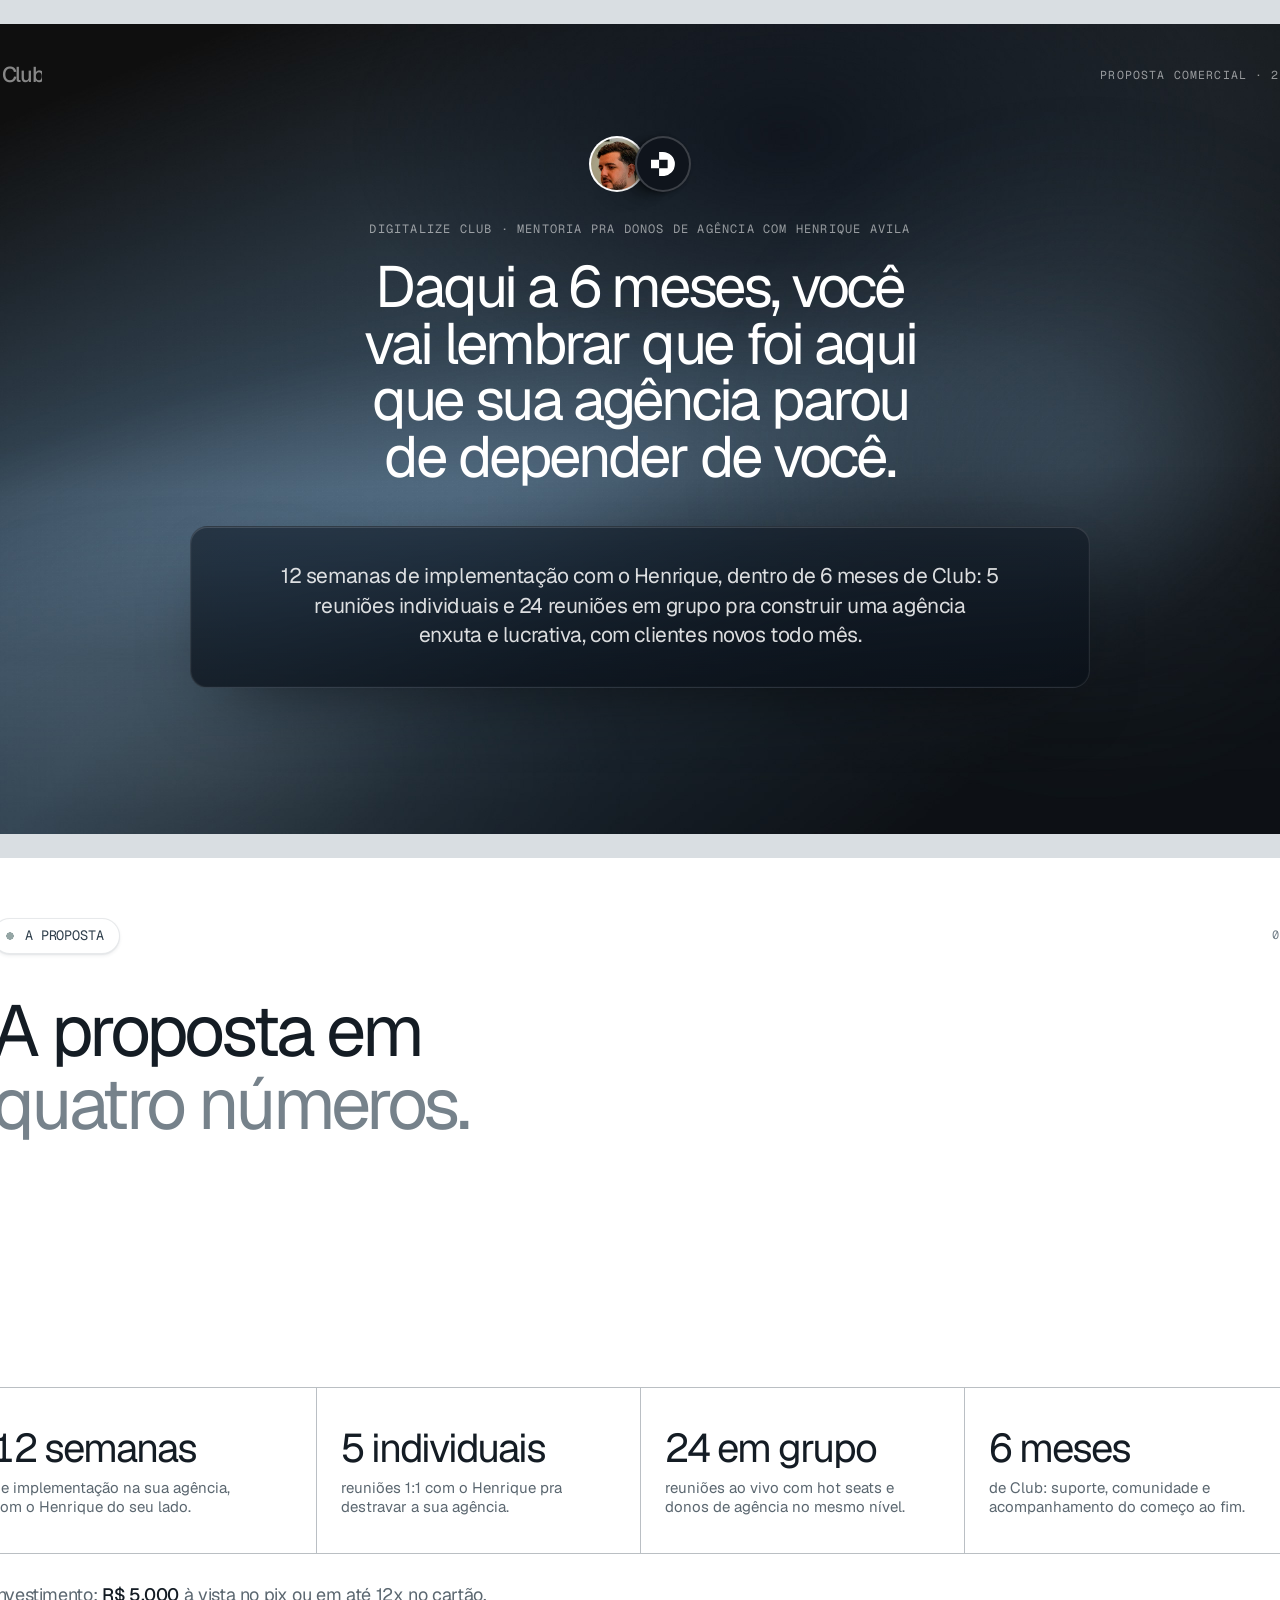
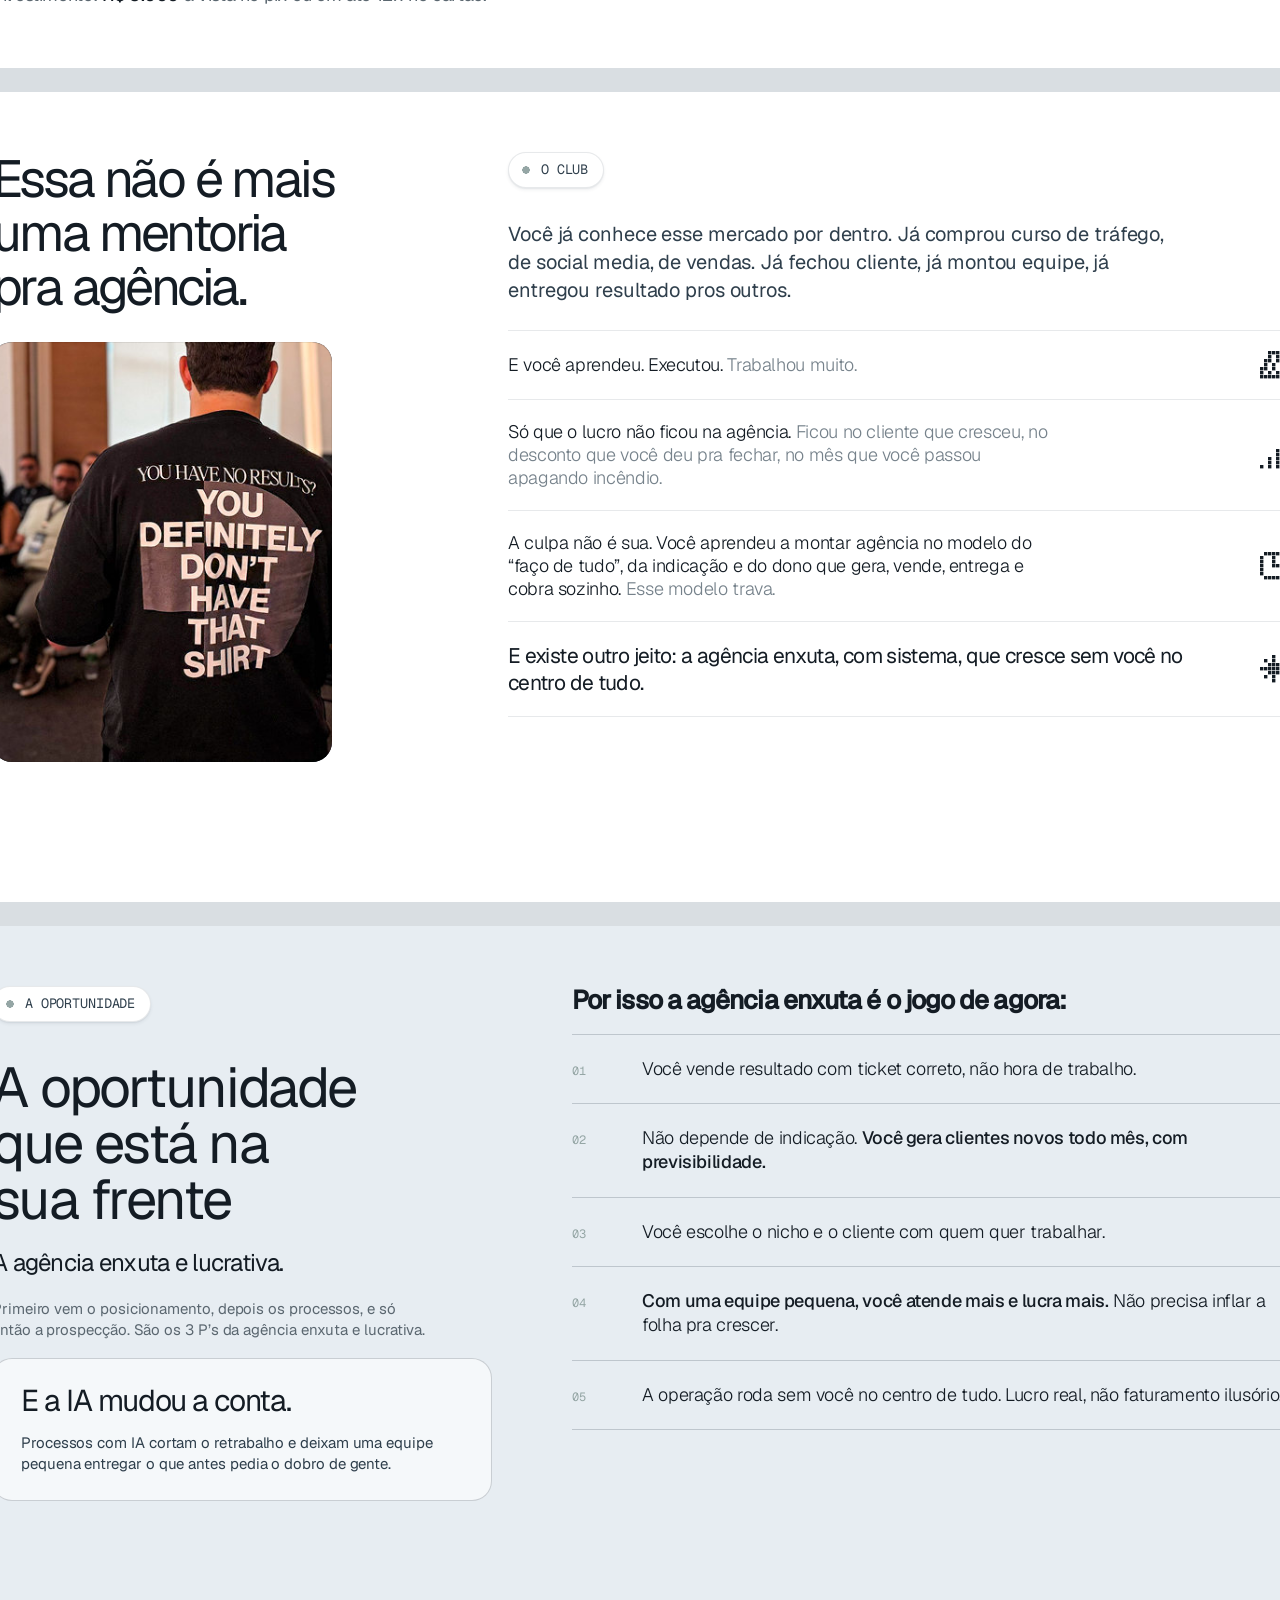
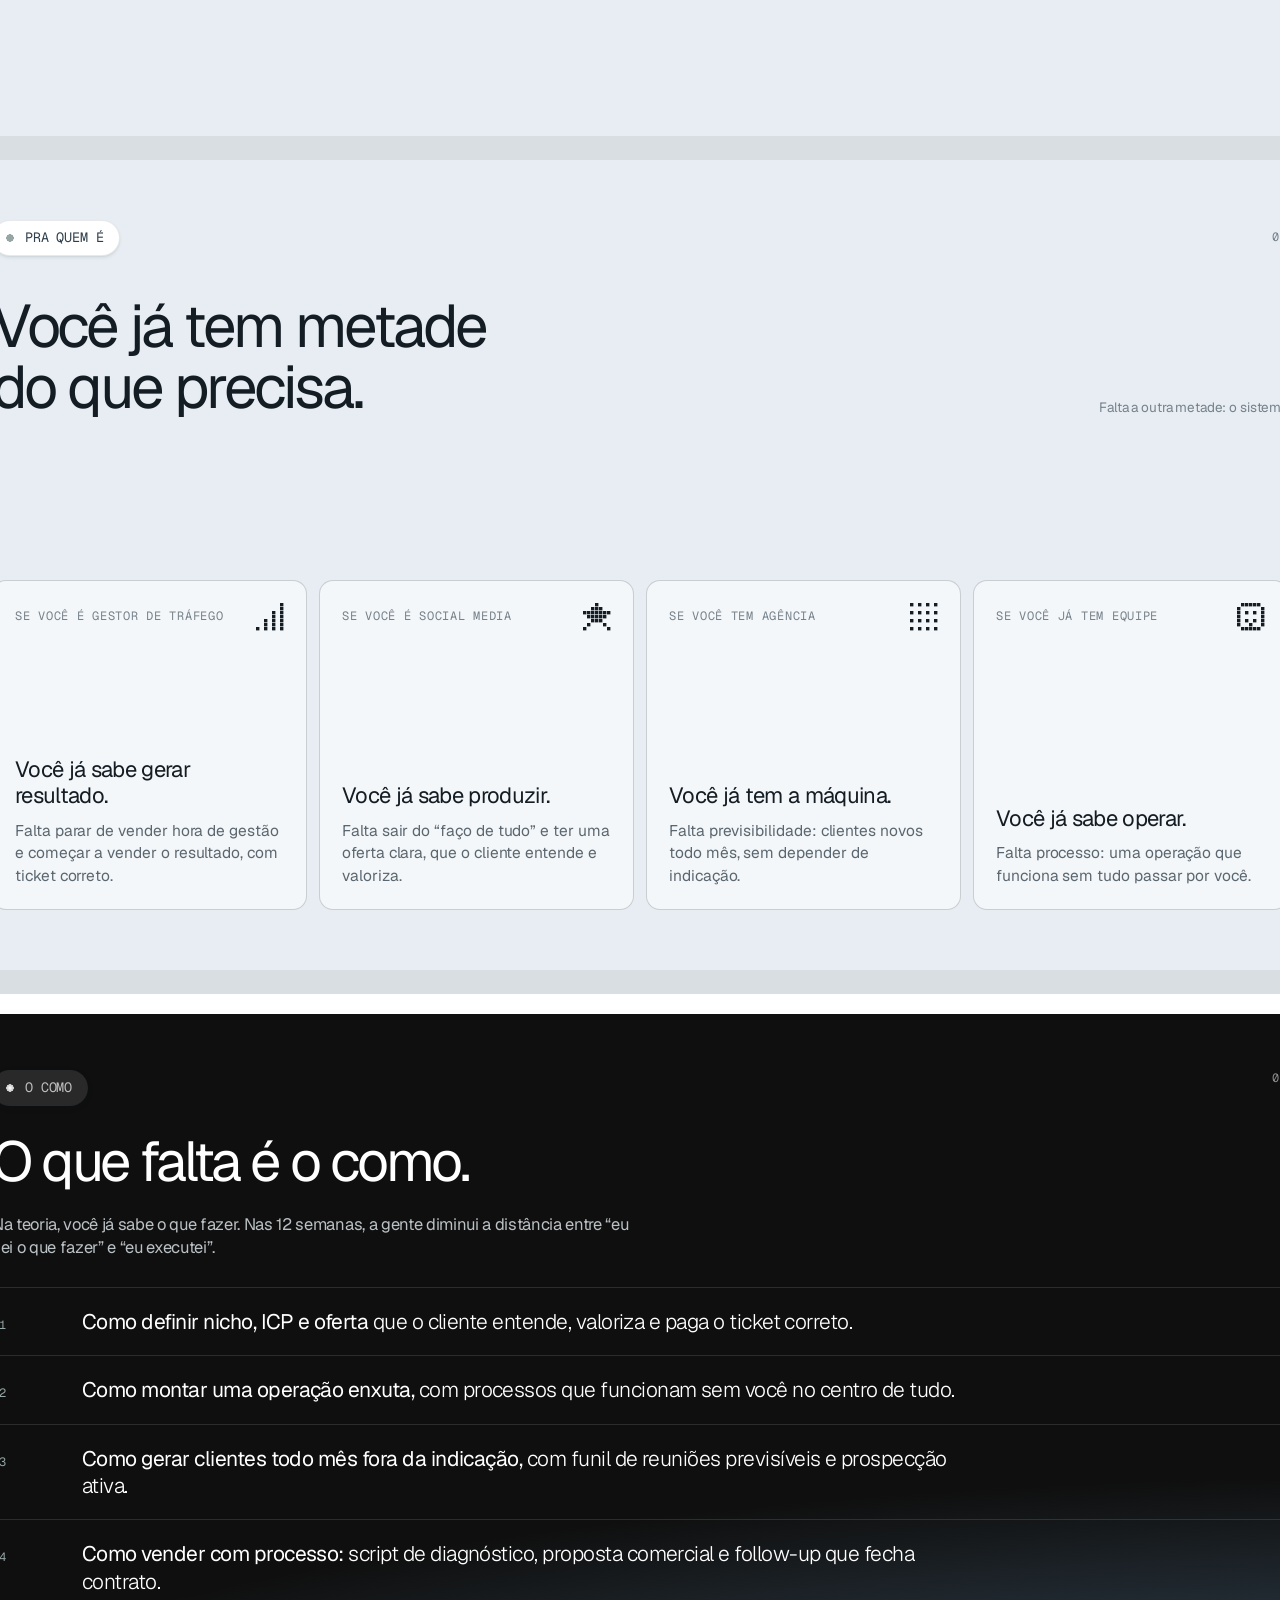
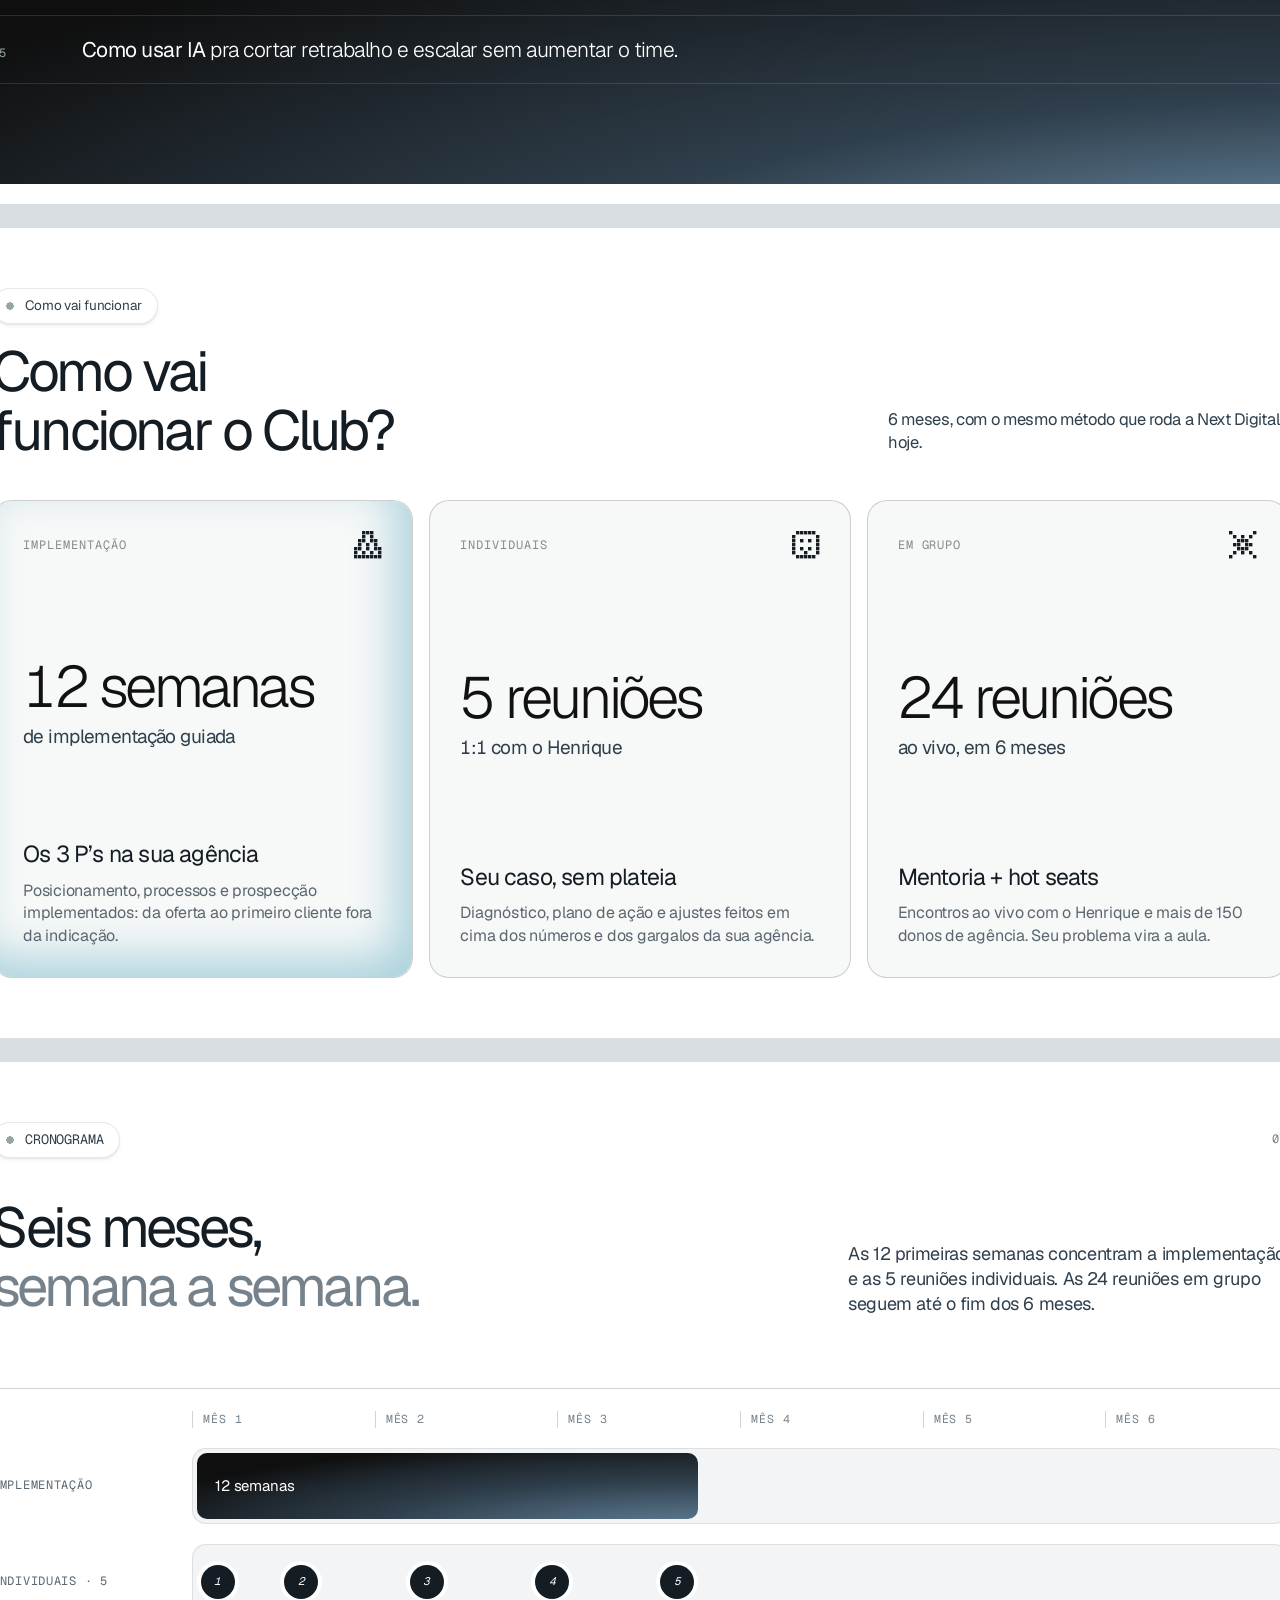
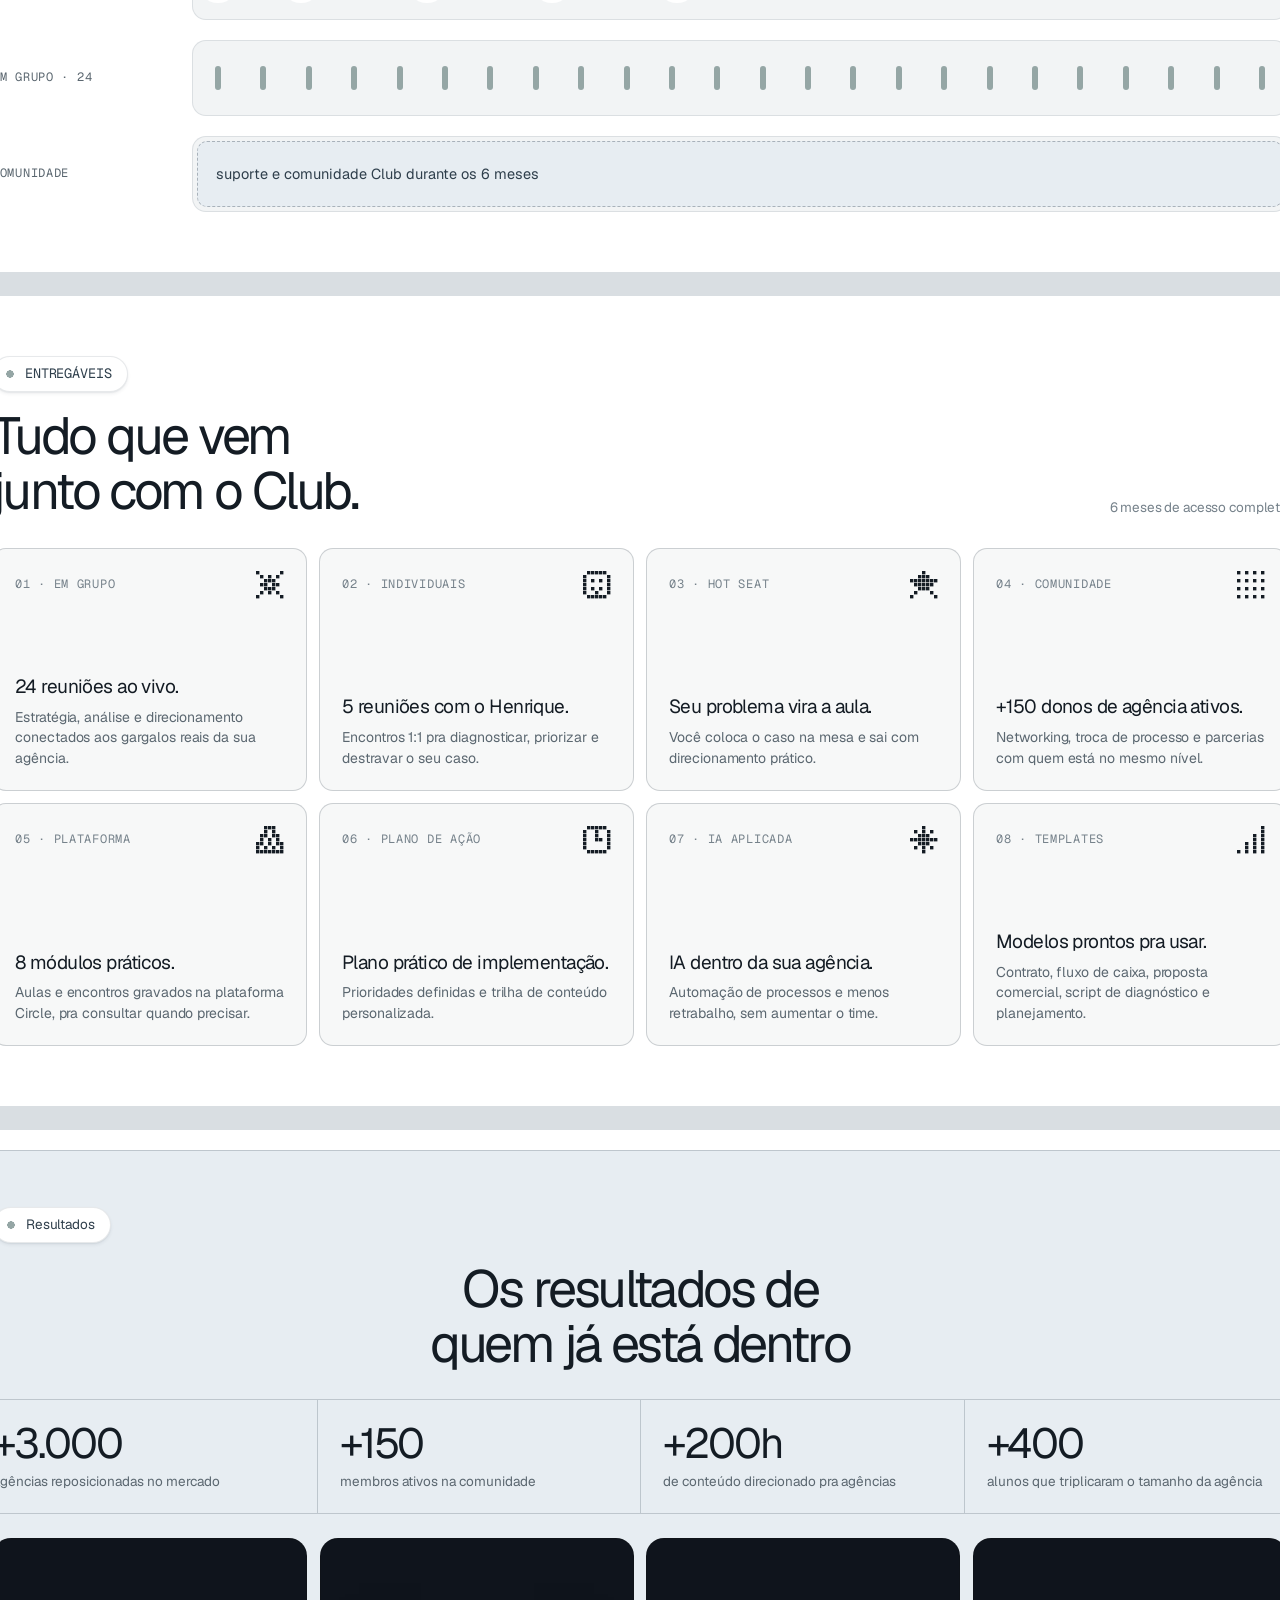
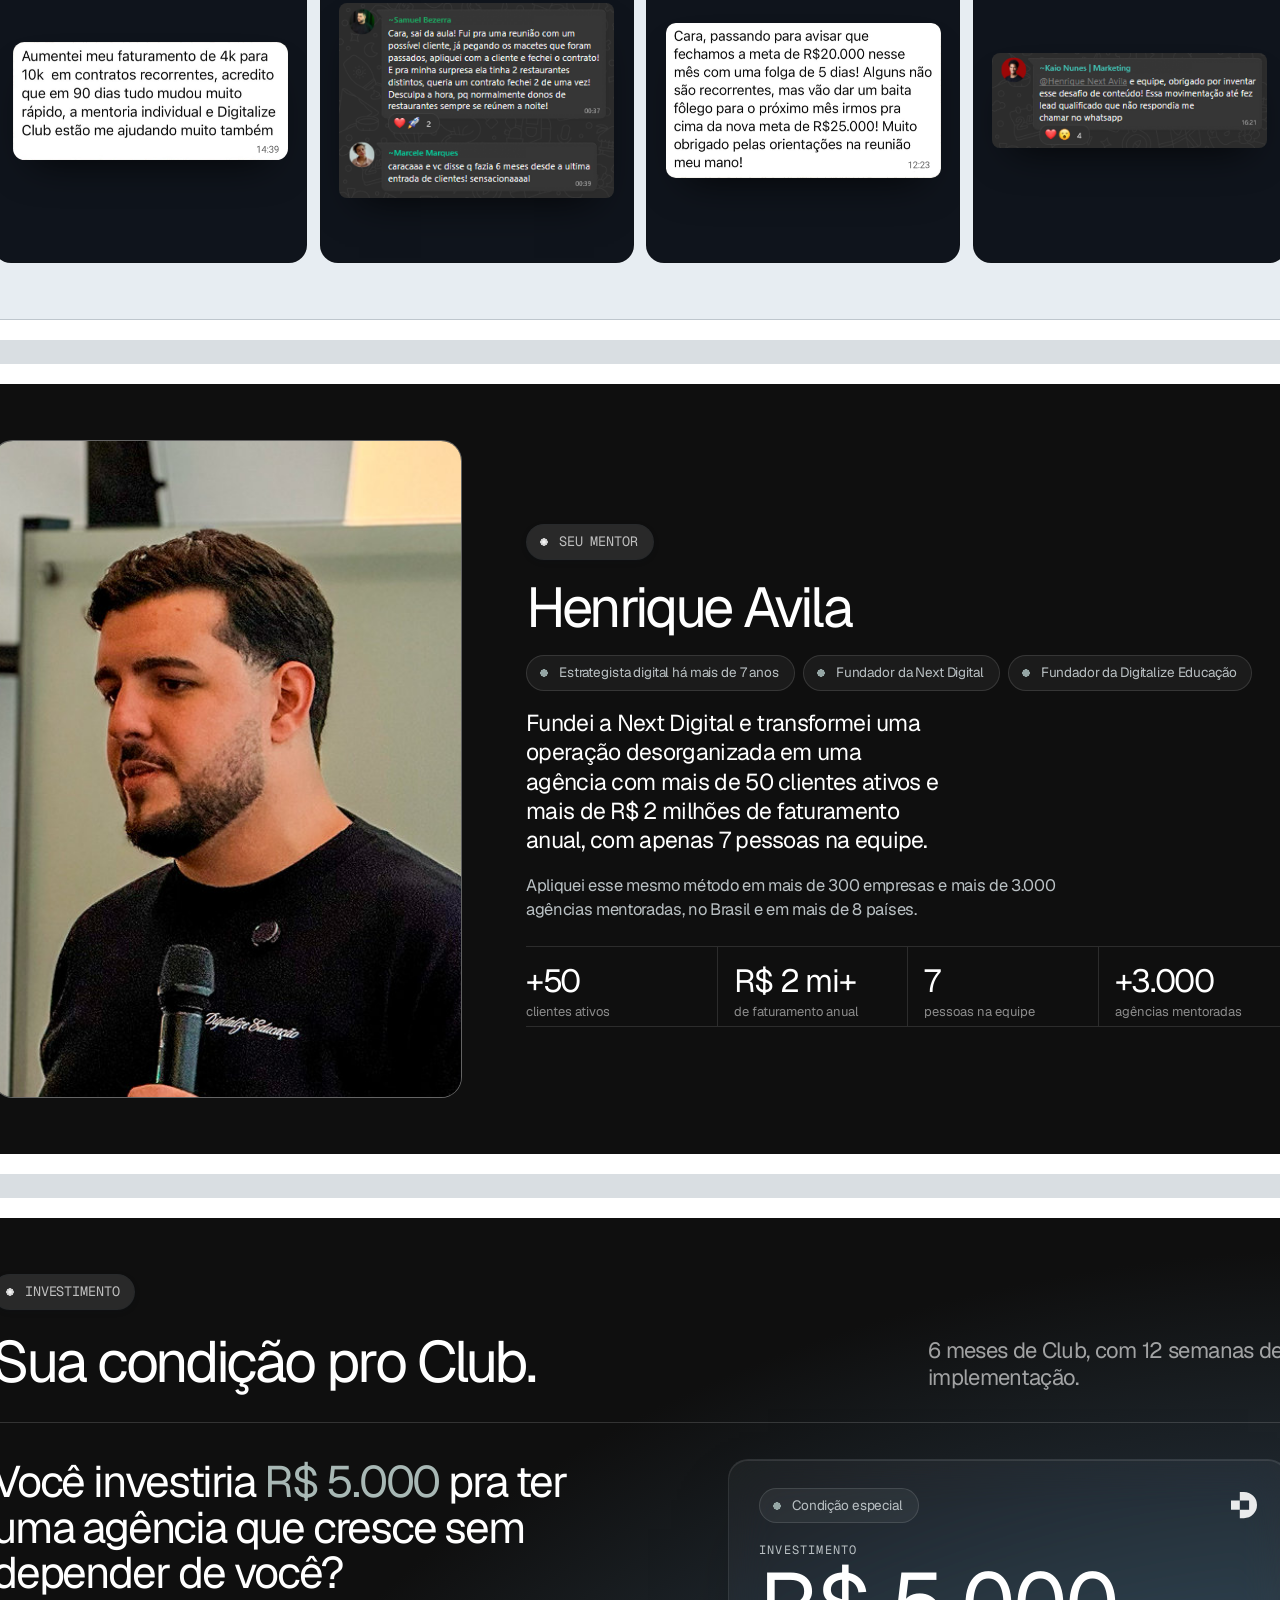
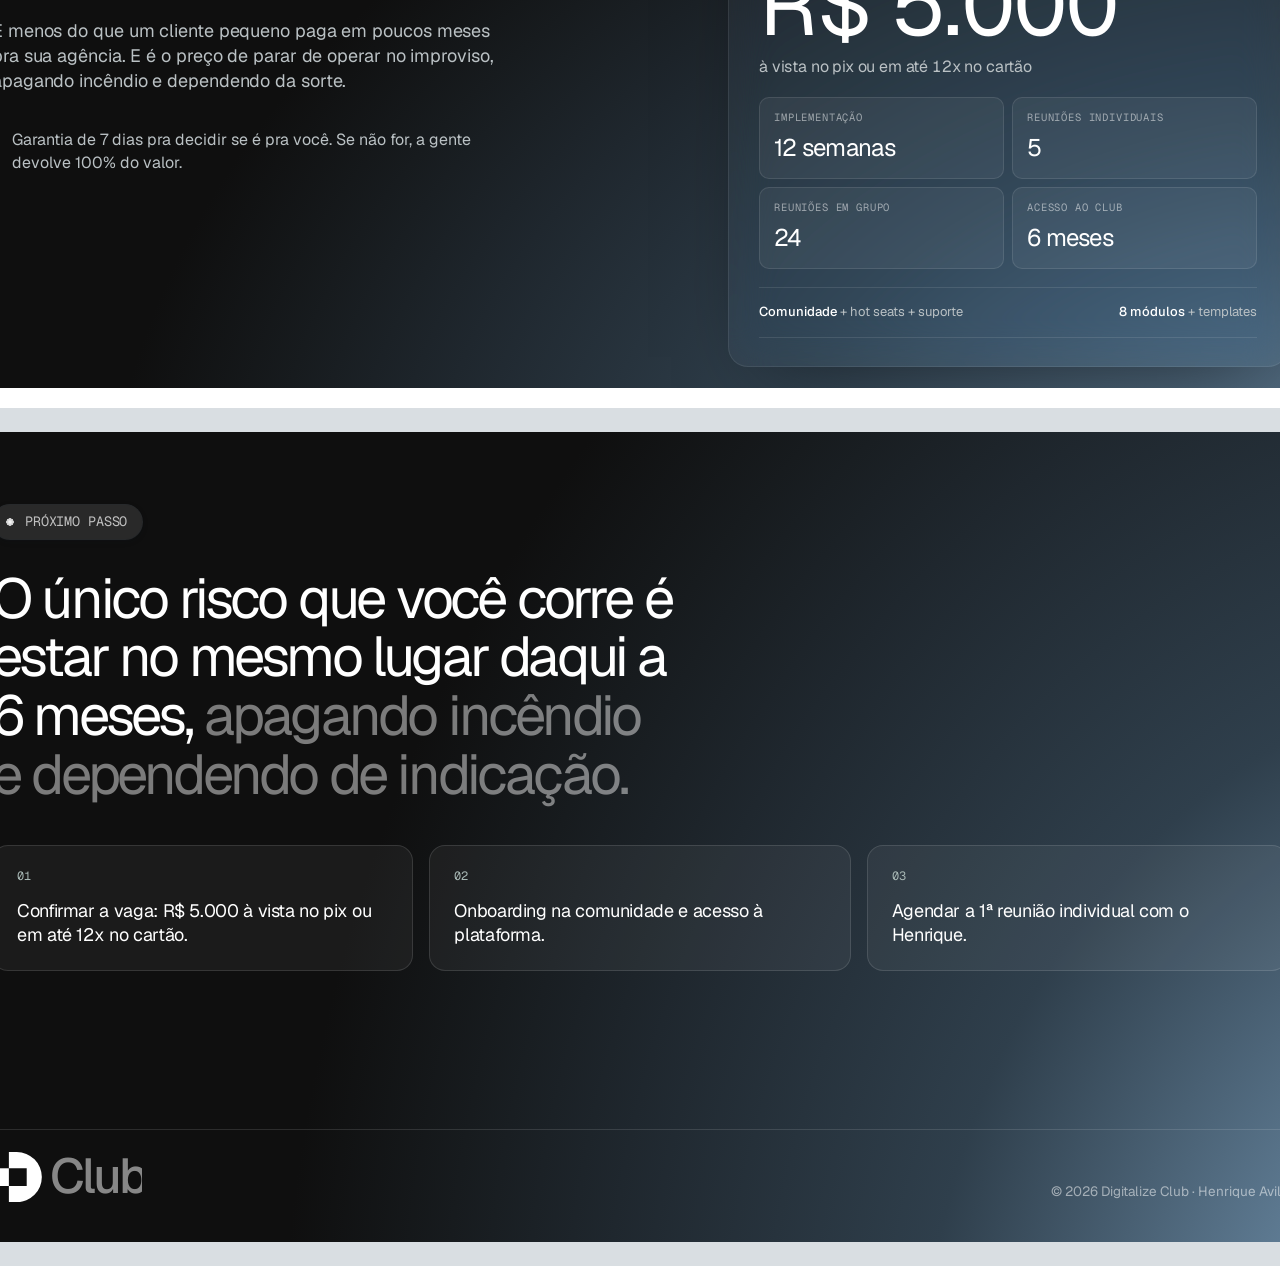
==== commit 3f9815e5: "Proposta Club: PDF mais leve Fundo da capa pré-renderizado e fotos em JPEG: PDF cai de 3,6 MB para 1" ====
--- a/proposta-club-bs/index.html
+++ b/proposta-club-bs/index.html
@@ -1085,12 +1085,13 @@
 .closing-s .steps p{font-size:18px;line-height:1.35;letter-spacing:-.02em;color:#fff}
 .closing-s .cl-foot{margin-top:auto;display:flex;justify-content:space-between;align-items:end;padding-top:22px;border-top:1px solid var(--dline);color:var(--d3);font-size:13.5px}
 .closing-s .cl-foot .logo-stack{width:150px;color:#fff}
+.hero-img{position:absolute;inset:0;width:1440px;height:810px;max-width:none;z-index:0}
 
 </style></head>
 <body class="loaded">
 <!-- 01 — CAPA -->
 <section class="sl hero" id="p01">
-  <div class="hero-bg" aria-hidden="true"><div class="rad"></div><div class="blob b4"></div><div class="blob b1"></div><div class="blob b2"></div><div class="blob b3"></div><div class="grain"></div><div class="fade"></div></div>
+  <img class="hero-img" src="assets/img/hero-bg.jpg" alt="">
   <div class="cv-top"><svg class="logo-h" aria-hidden="true" viewBox="0 0 2330 780" fill="currentColor" xmlns="http://www.w3.org/2000/svg"><path d="M0 253H262V528H0Z"/><path fill-rule="evenodd" d="M262 0H384A390 390 0 0 1 384 780H262Z M262 253H539V528H262Z"/><text x="905" y="642" font-family="Geist, Helvetica Neue, Arial, sans-serif" font-weight="500" font-size="760" letter-spacing="-38" opacity=".5">Club</text></svg><span class="mono">Proposta comercial · 2026</span></div>
   <div class="cv-in">
     <div class="avatars"><span class="av"><img src="assets/img/henrique-av.png" alt="Henrique Avila"></span><span class="av av-mark"><svg class="logo-sym" aria-hidden="true" viewBox="0 0 774 780" fill="currentColor" xmlns="http://www.w3.org/2000/svg"><path d="M0 253H262V528H0Z"/><path fill-rule="evenodd" d="M262 0H384A390 390 0 0 1 384 780H262Z M262 253H539V528H262Z"/></svg></span></div>
@@ -1120,7 +1121,7 @@
   <div class="grid">
     <div class="left">
       <h2 class="t64">Essa não é mais uma mentoria pra agência.</h2>
-      <div class="frame"><img src="assets/img/club-evento.png" alt="Henrique Avila em encontro do Digitalize Club"></div>
+      <div class="frame"><img src="assets/img/club-evento.jpg" alt="Henrique Avila em encontro do Digitalize Club"></div>
     </div>
     <div class="right">
       <span class="pill mono"><i></i>O Club</span>
@@ -1251,7 +1252,7 @@
 <!-- 11 — MENTOR -->
 <section class="sl framed" id="p11">
   <div class="panel on-ink quem-p">
-    <div class="card"><div class="frame"><img src="assets/img/henrique.png" alt="Henrique Avila"></div></div>
+    <div class="card"><div class="frame"><img src="assets/img/henrique.jpg" alt="Henrique Avila"></div></div>
     <div class="mbio">
       <span class="pill dk mono"><i></i>Seu mentor</span>
       <h2 class="t56">Henrique Avila</h2>
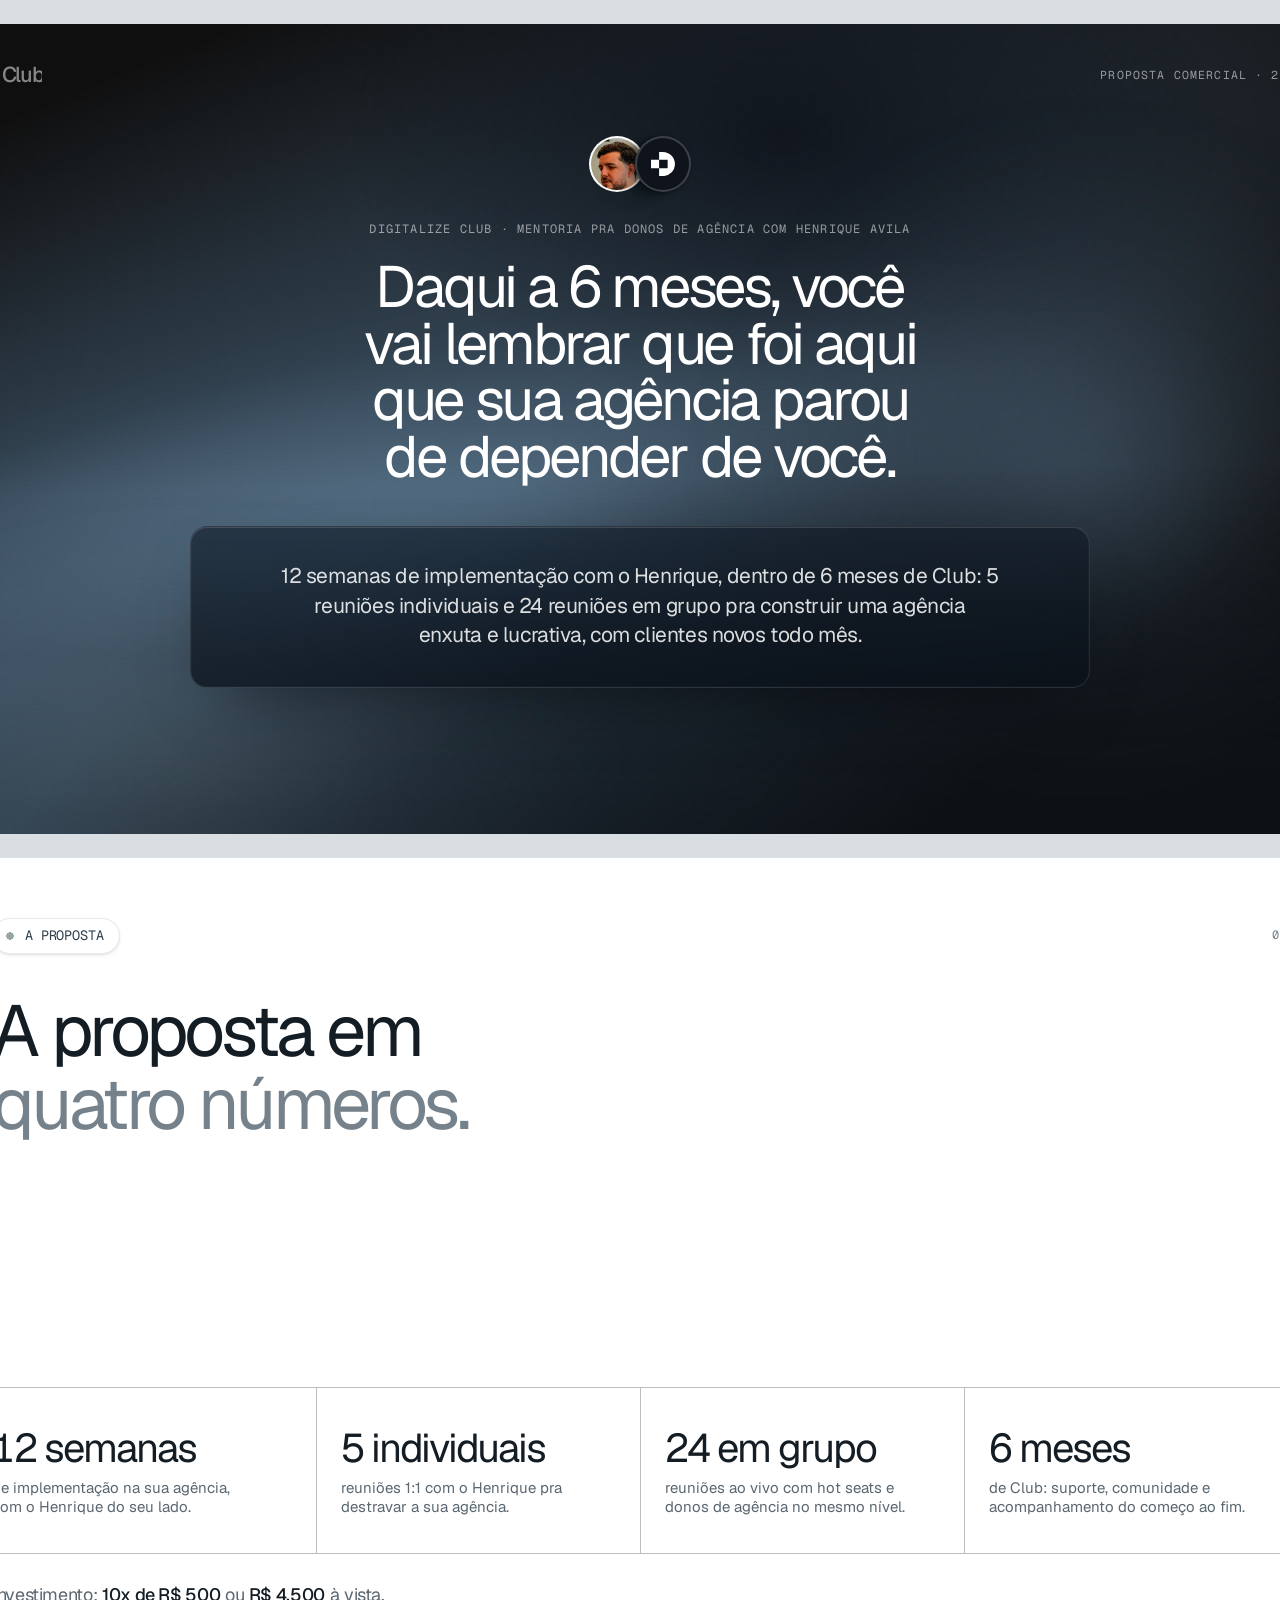
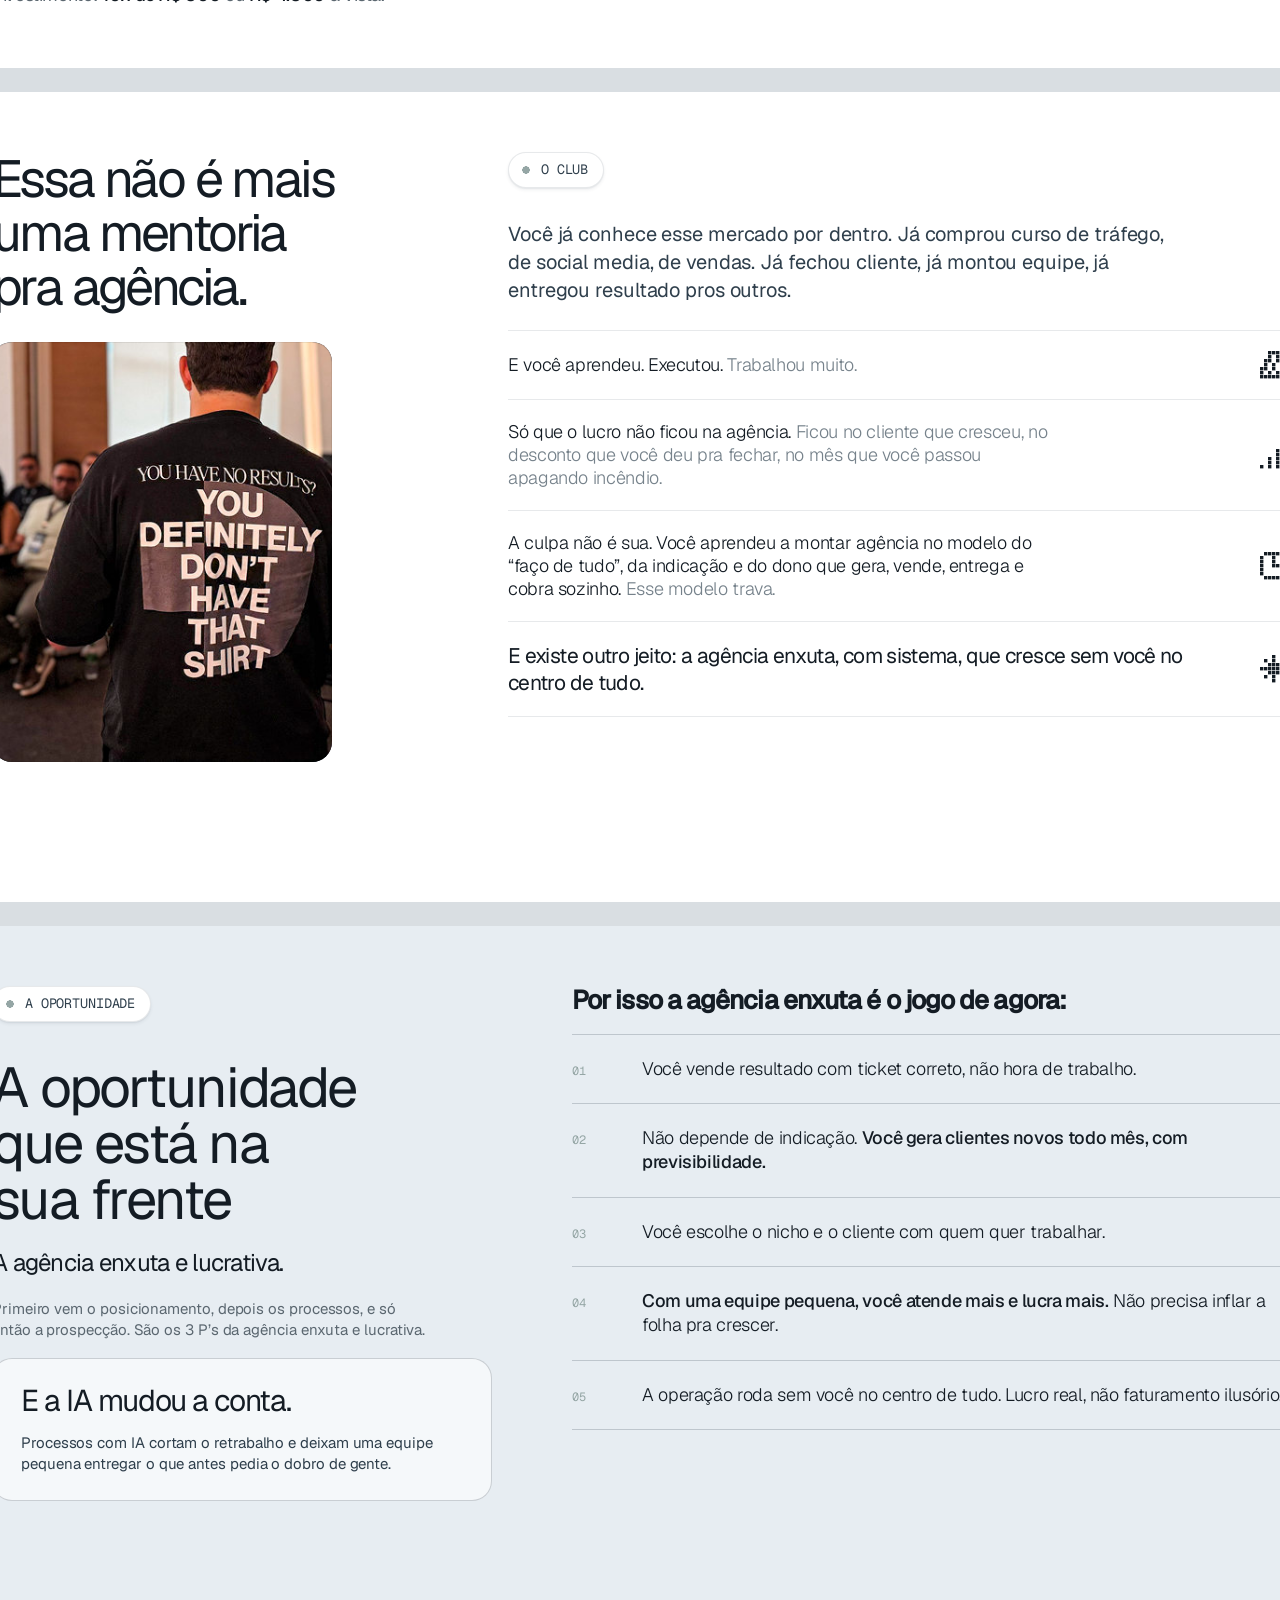
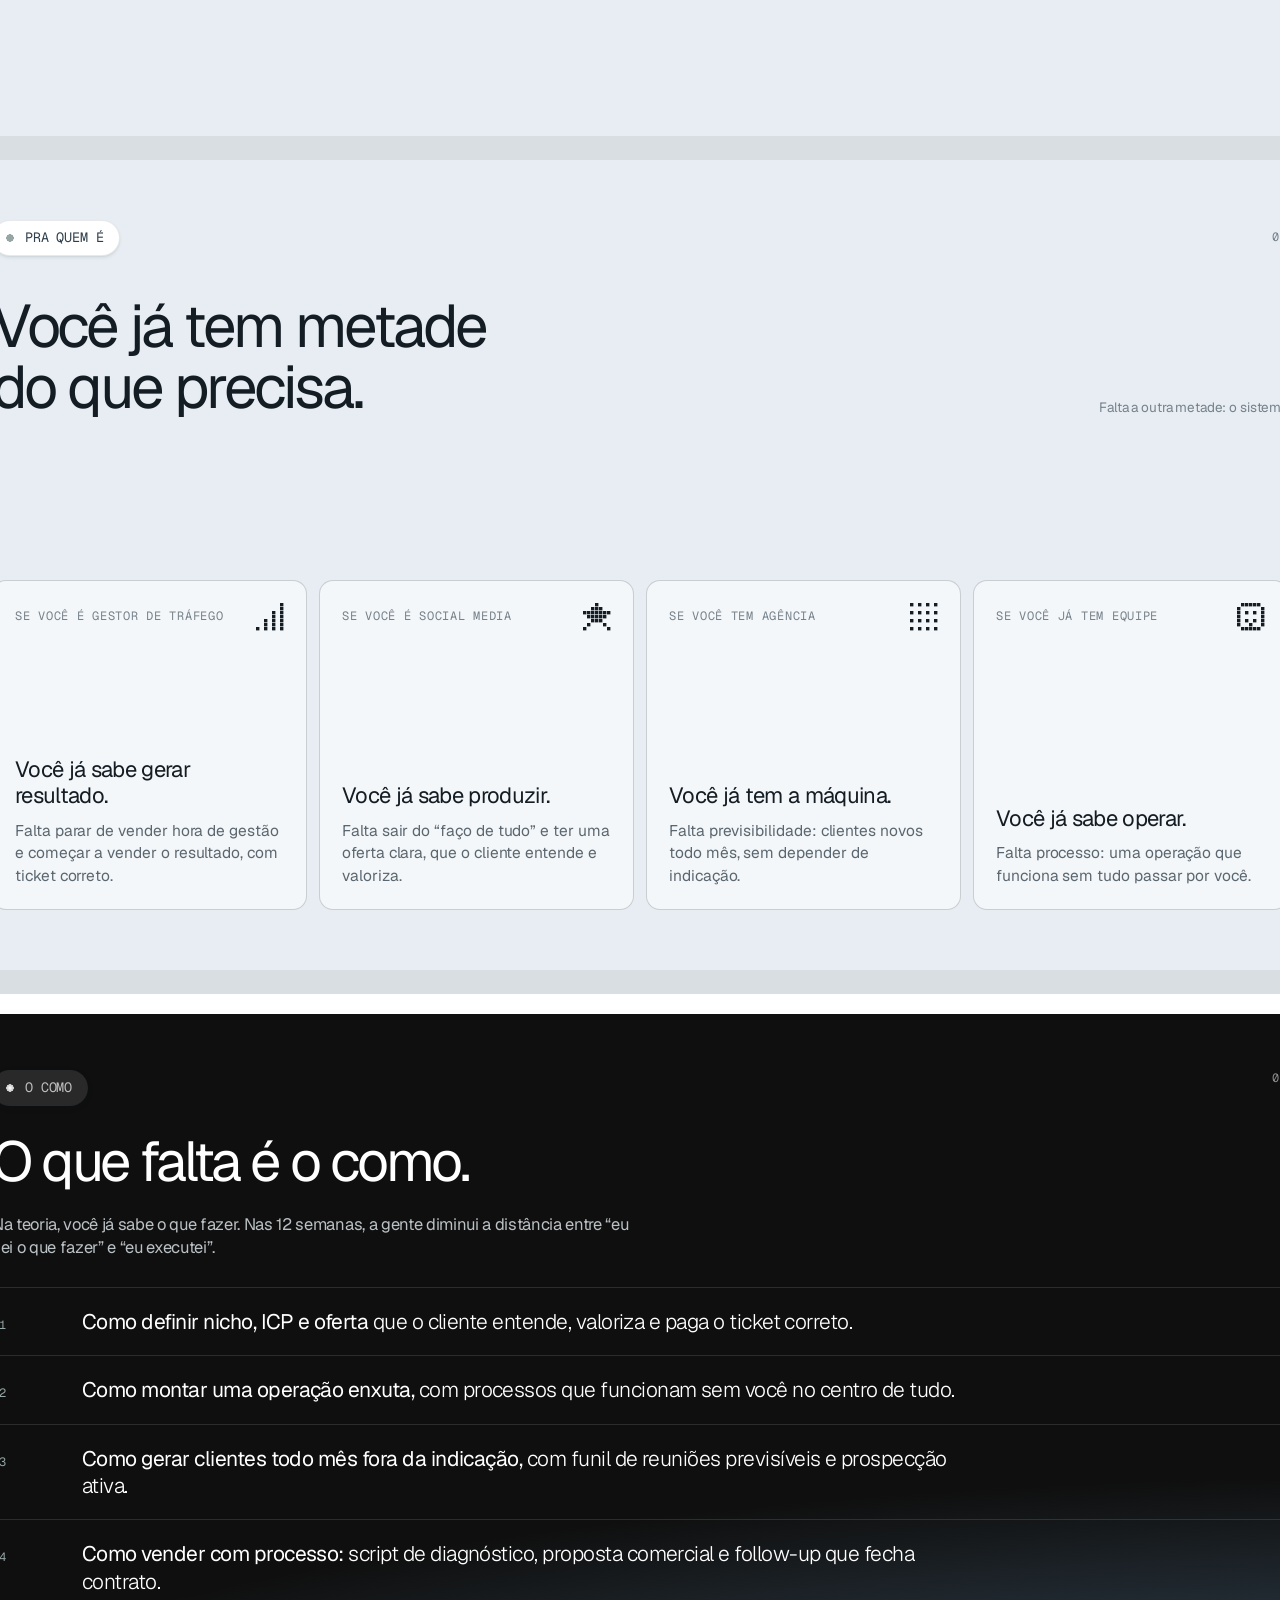
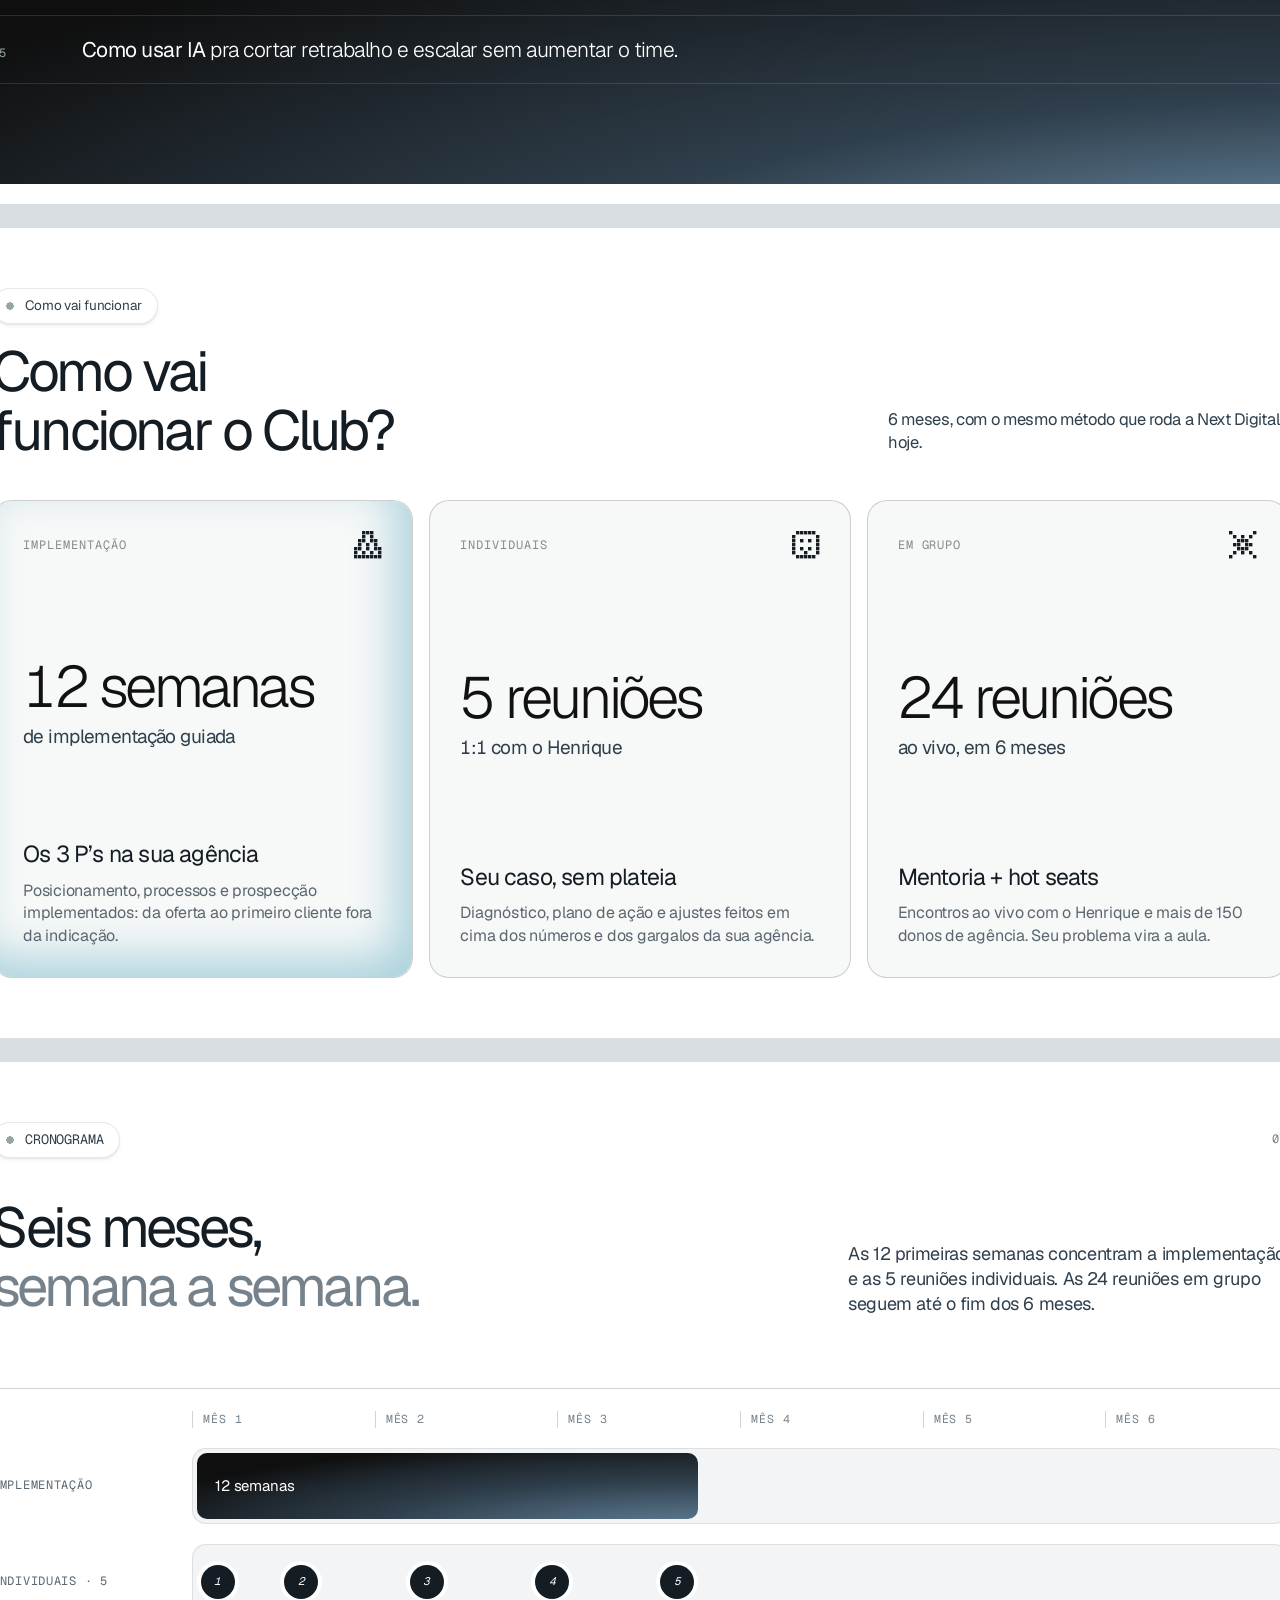
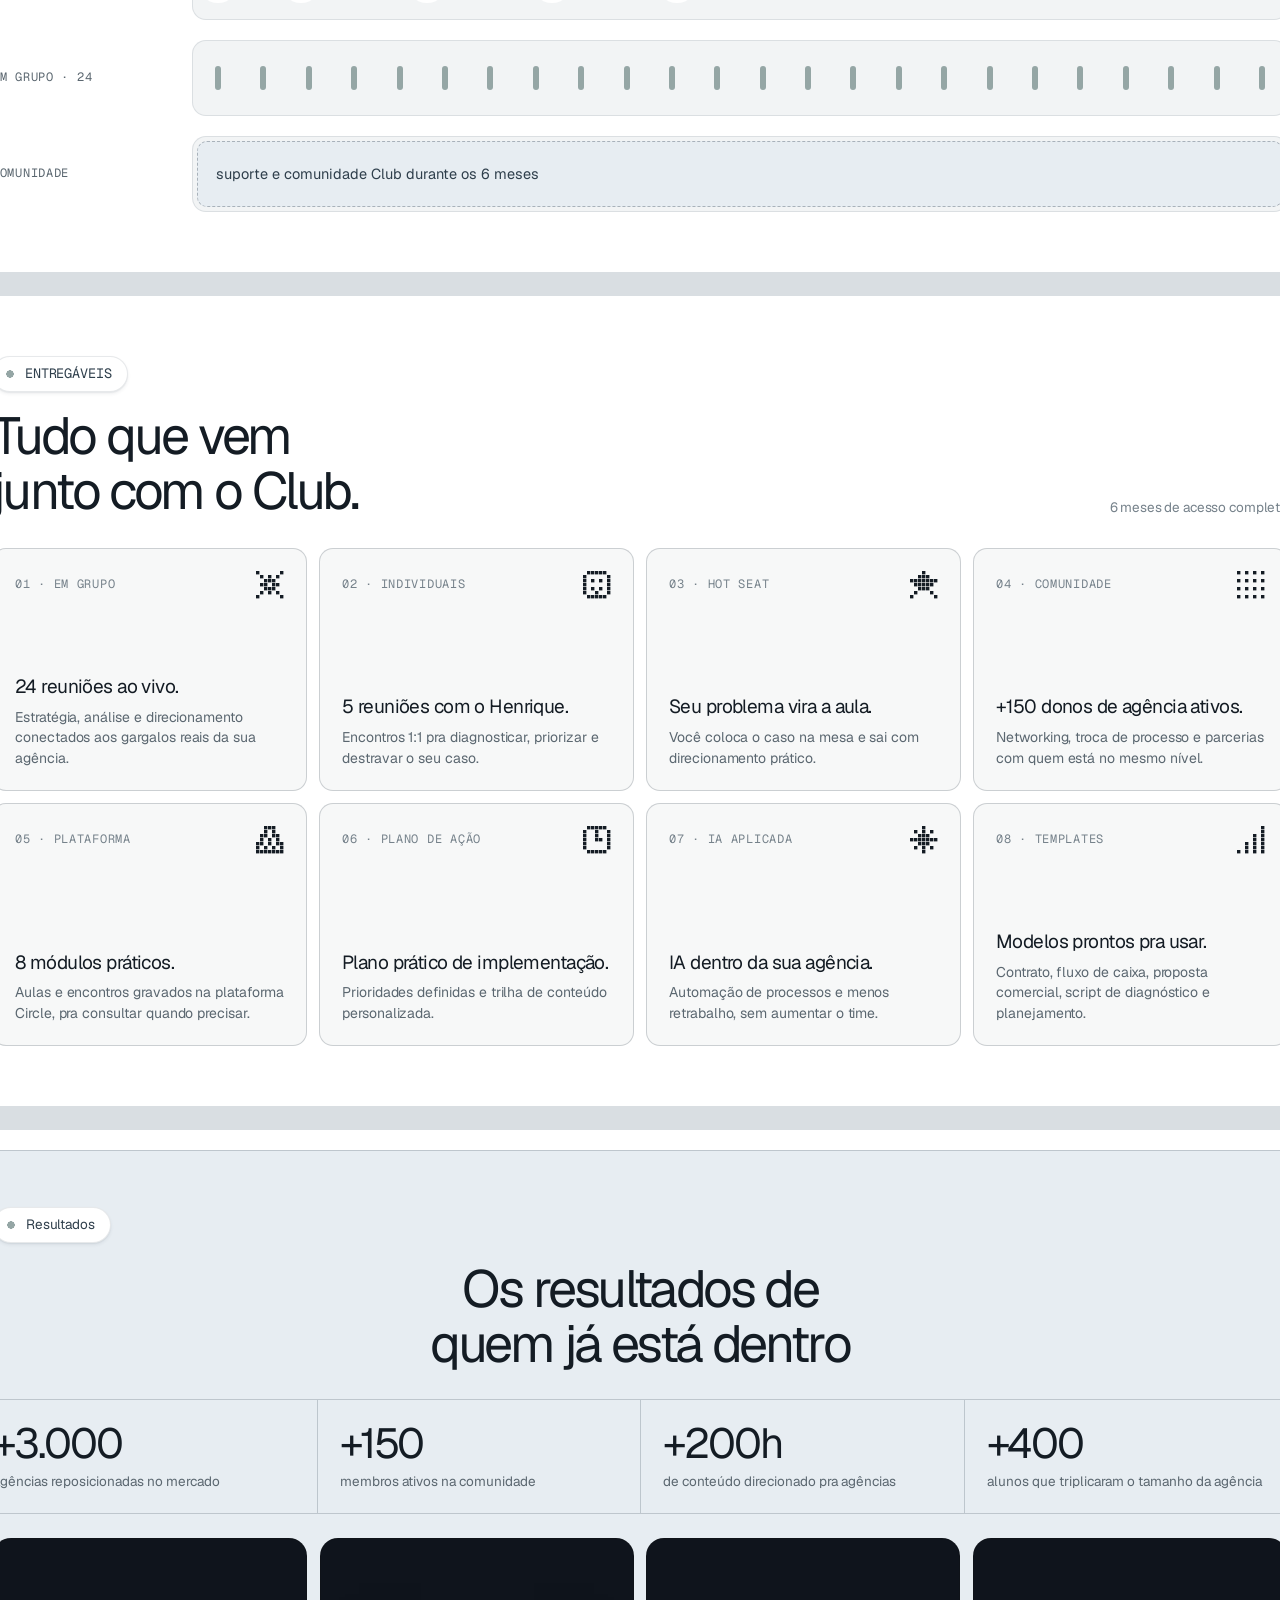
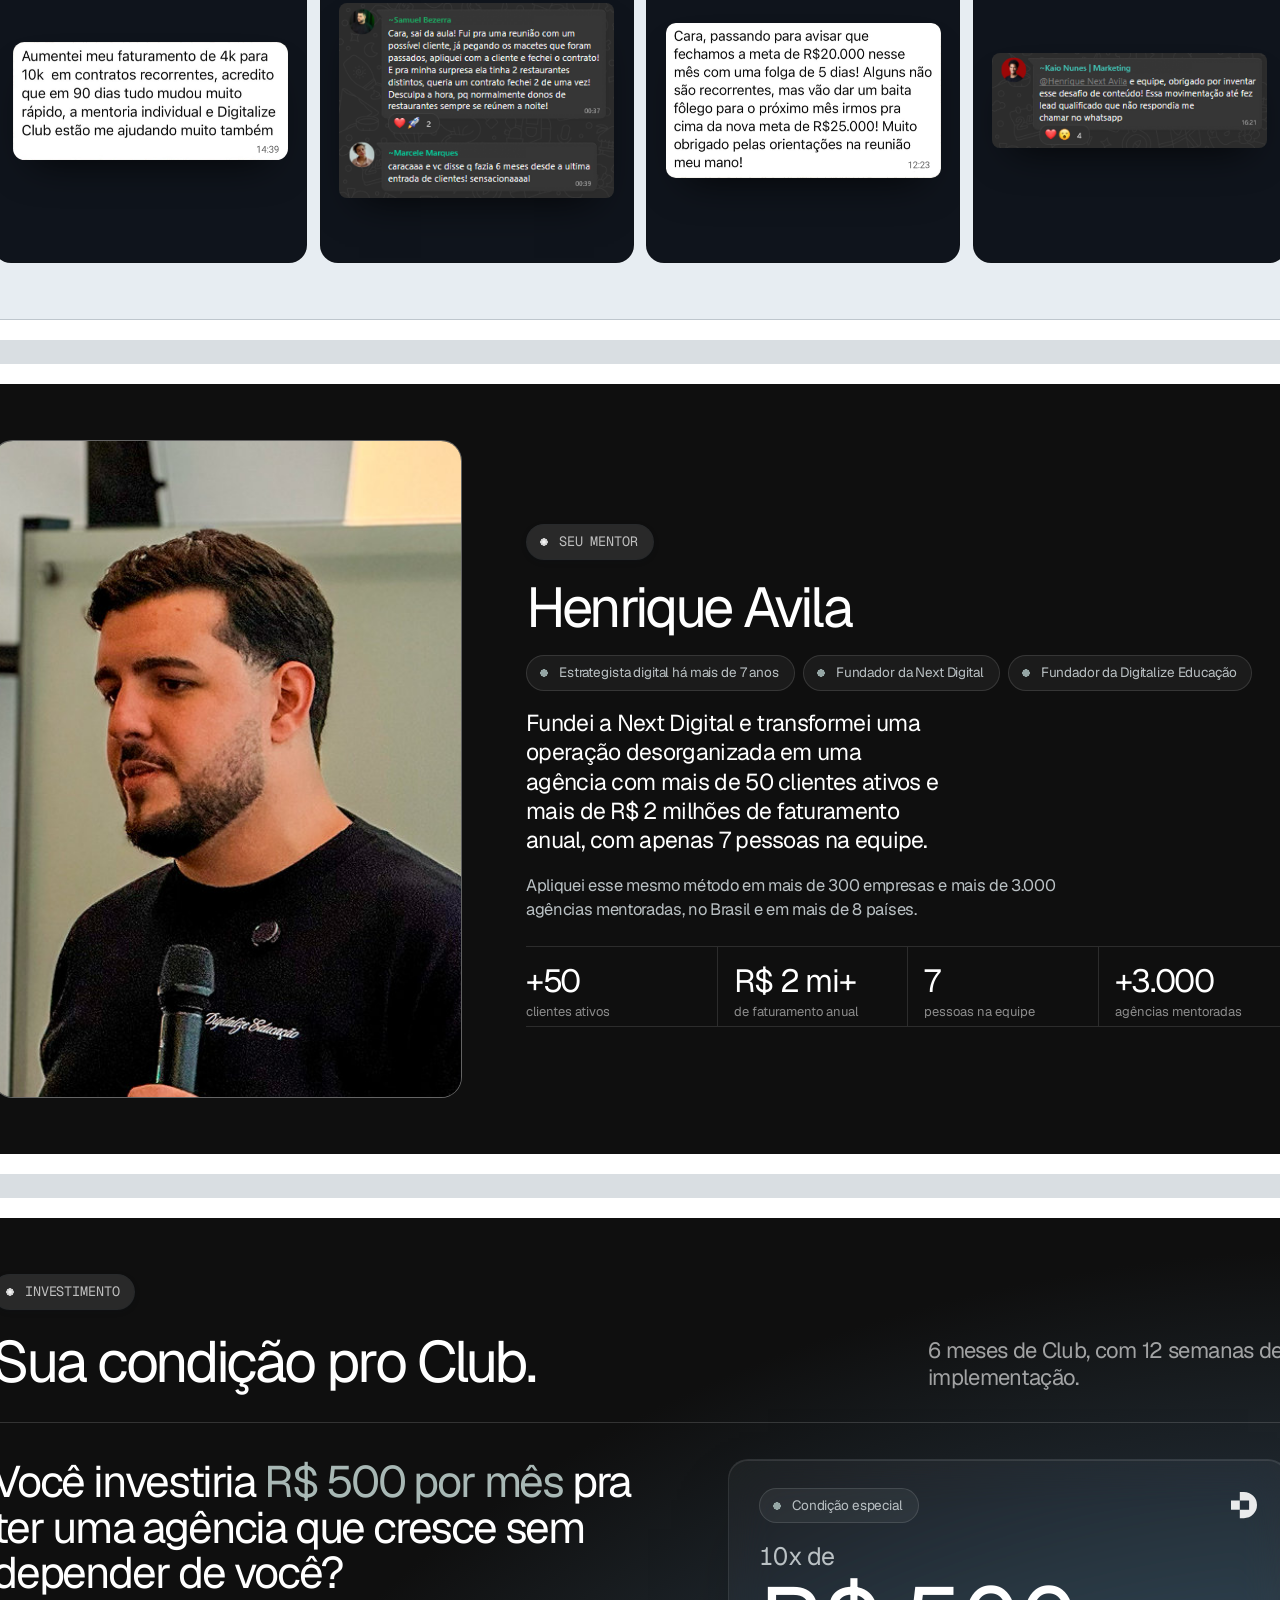
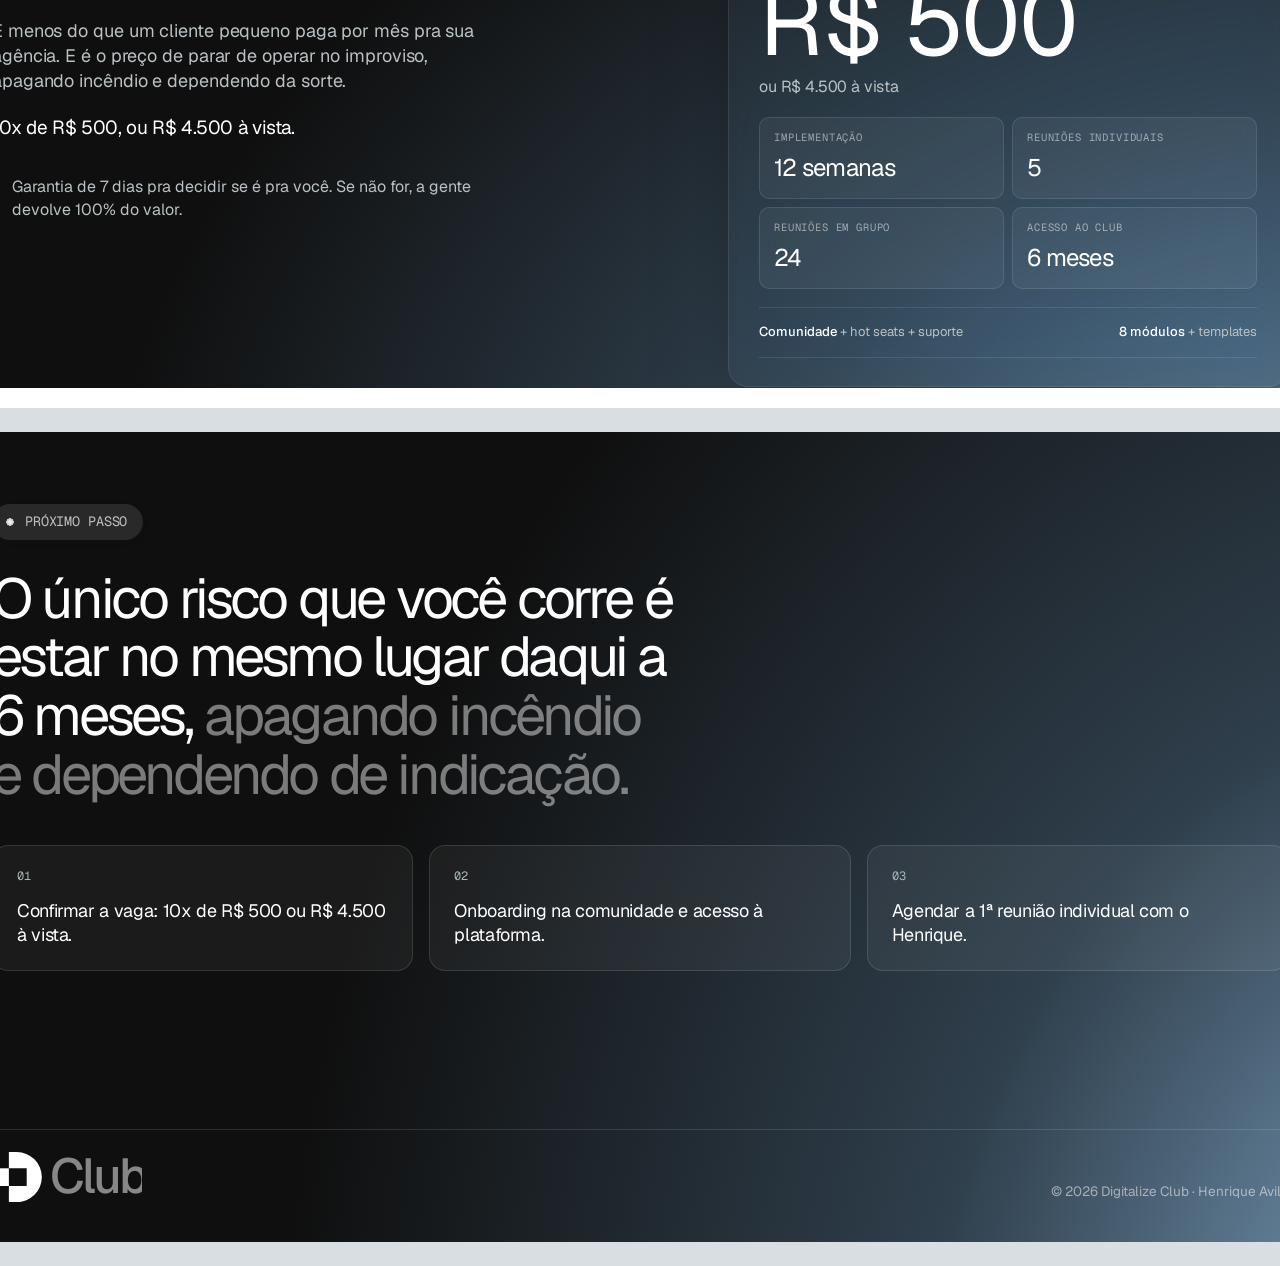
==== commit 74823234: "Proposta Club: parcelamento 10x de R$ 500 ou R$ 4.500 à vista Co-Authored-By: Claude Opus 5.5 <norep" ====
--- a/proposta-club-bs/index.html
+++ b/proposta-club-bs/index.html
@@ -1086,6 +1086,9 @@
 .closing-s .cl-foot{margin-top:auto;display:flex;justify-content:space-between;align-items:end;padding-top:22px;border-top:1px solid var(--dline);color:var(--d3);font-size:13.5px}
 .closing-s .cl-foot .logo-stack{width:150px;color:#fff}
 .hero-img{position:absolute;inset:0;width:1440px;height:810px;max-width:none;z-index:0}
+.oferta-p .price .x{text-transform:none;font-family:var(--font);font-size:25px;letter-spacing:-.03em;color:var(--d2)}
+.oferta-p .price .v{font-size:96px}
+.oferta-p .dates-l{margin-top:20px;font-size:19px;letter-spacing:-.02em;color:#fff}
 
 </style></head>
 <body class="loaded">
@@ -1113,7 +1116,7 @@
     <div class="cell"><div class="t33">24 em grupo</div><div class="l">reuniões ao vivo com hot seats e donos de agência no mesmo nível.</div></div>
     <div class="cell"><div class="t33">6 meses</div><div class="l">de Club: suporte, comunidade e acompanhamento do começo ao fim.</div></div>
   </div></div>
-  <p class="foot-note">Investimento: <b>R$ 5.000</b> à vista no pix ou em até 12x no cartão.</p>
+  <p class="foot-note">Investimento: <b>10x de R$ 500</b> ou <b>R$ 4.500</b> à vista.</p>
 </section>
 
 <!-- 03 — ESSA NÃO É MAIS UMA MENTORIA -->
@@ -1275,13 +1278,14 @@
     <div class="head"><div><span class="pill dk mono"><i></i>Investimento</span><h2 class="t64">Sua condição pro Club.</h2></div><p class="lead2">6 meses de Club, com 12 semanas de implementação.</p></div>
     <div class="grid2">
       <div class="left">
-        <p class="val">Você investiria <em>R$ 5.000</em> pra ter uma agência que cresce sem depender de você?</p>
-        <p class="body why">É menos do que um cliente pequeno paga em poucos meses pra sua agência. E é o preço de parar de operar no improviso, apagando incêndio e dependendo da sorte.</p>
+        <p class="val">Você investiria <em>R$ 500 por mês</em> pra ter uma agência que cresce sem depender de você?</p>
+        <p class="body why">É menos do que um cliente pequeno paga por mês pra sua agência. E é o preço de parar de operar no improviso, apagando incêndio e dependendo da sorte.</p>
+        <p class="dates-l">10x de R$ 500, ou R$ 4.500 à vista.</p>
         <p class="warn">Garantia de 7 dias pra decidir se é pra você. Se não for, a gente devolve 100% do valor.</p>
       </div>
       <div class="pcard">
         <div class="top"><span class="pill glass"><i></i>Condição especial</span><svg class="logo-sym" aria-hidden="true" viewBox="0 0 774 780" fill="currentColor" xmlns="http://www.w3.org/2000/svg"><path d="M0 253H262V528H0Z"/><path fill-rule="evenodd" d="M262 0H384A390 390 0 0 1 384 780H262Z M262 253H539V528H262Z"/></svg></div>
-        <div class="price"><span class="x">investimento</span><span class="v">R$ 5.000</span><small>à vista no pix ou em até 12x no cartão</small></div>
+        <div class="price"><span class="x">10x de</span><span class="v">R$ 500</span><small>ou R$ 4.500 à vista</small></div>
         <div class="inc">
           <div><span>Implementação</span><b>12 semanas</b></div>
           <div><span>Reuniões individuais</span><b>5</b></div>
@@ -1300,7 +1304,7 @@
     <span class="pill dk mono"><i></i>Próximo passo</span>
     <h2 class="t64">O único risco que você corre é estar no mesmo lugar daqui a 6 meses, <span class="cl">apagando incêndio e dependendo de indicação.</span></h2>
     <div class="steps">
-      <div><span class="ix">01</span><p>Confirmar a vaga: R$ 5.000 à vista no pix ou em até 12x no cartão.</p></div>
+      <div><span class="ix">01</span><p>Confirmar a vaga: 10x de R$ 500 ou R$ 4.500 à vista.</p></div>
       <div><span class="ix">02</span><p>Onboarding na comunidade e acesso à plataforma.</p></div>
       <div><span class="ix">03</span><p>Agendar a 1ª reunião individual com o Henrique.</p></div>
     </div>
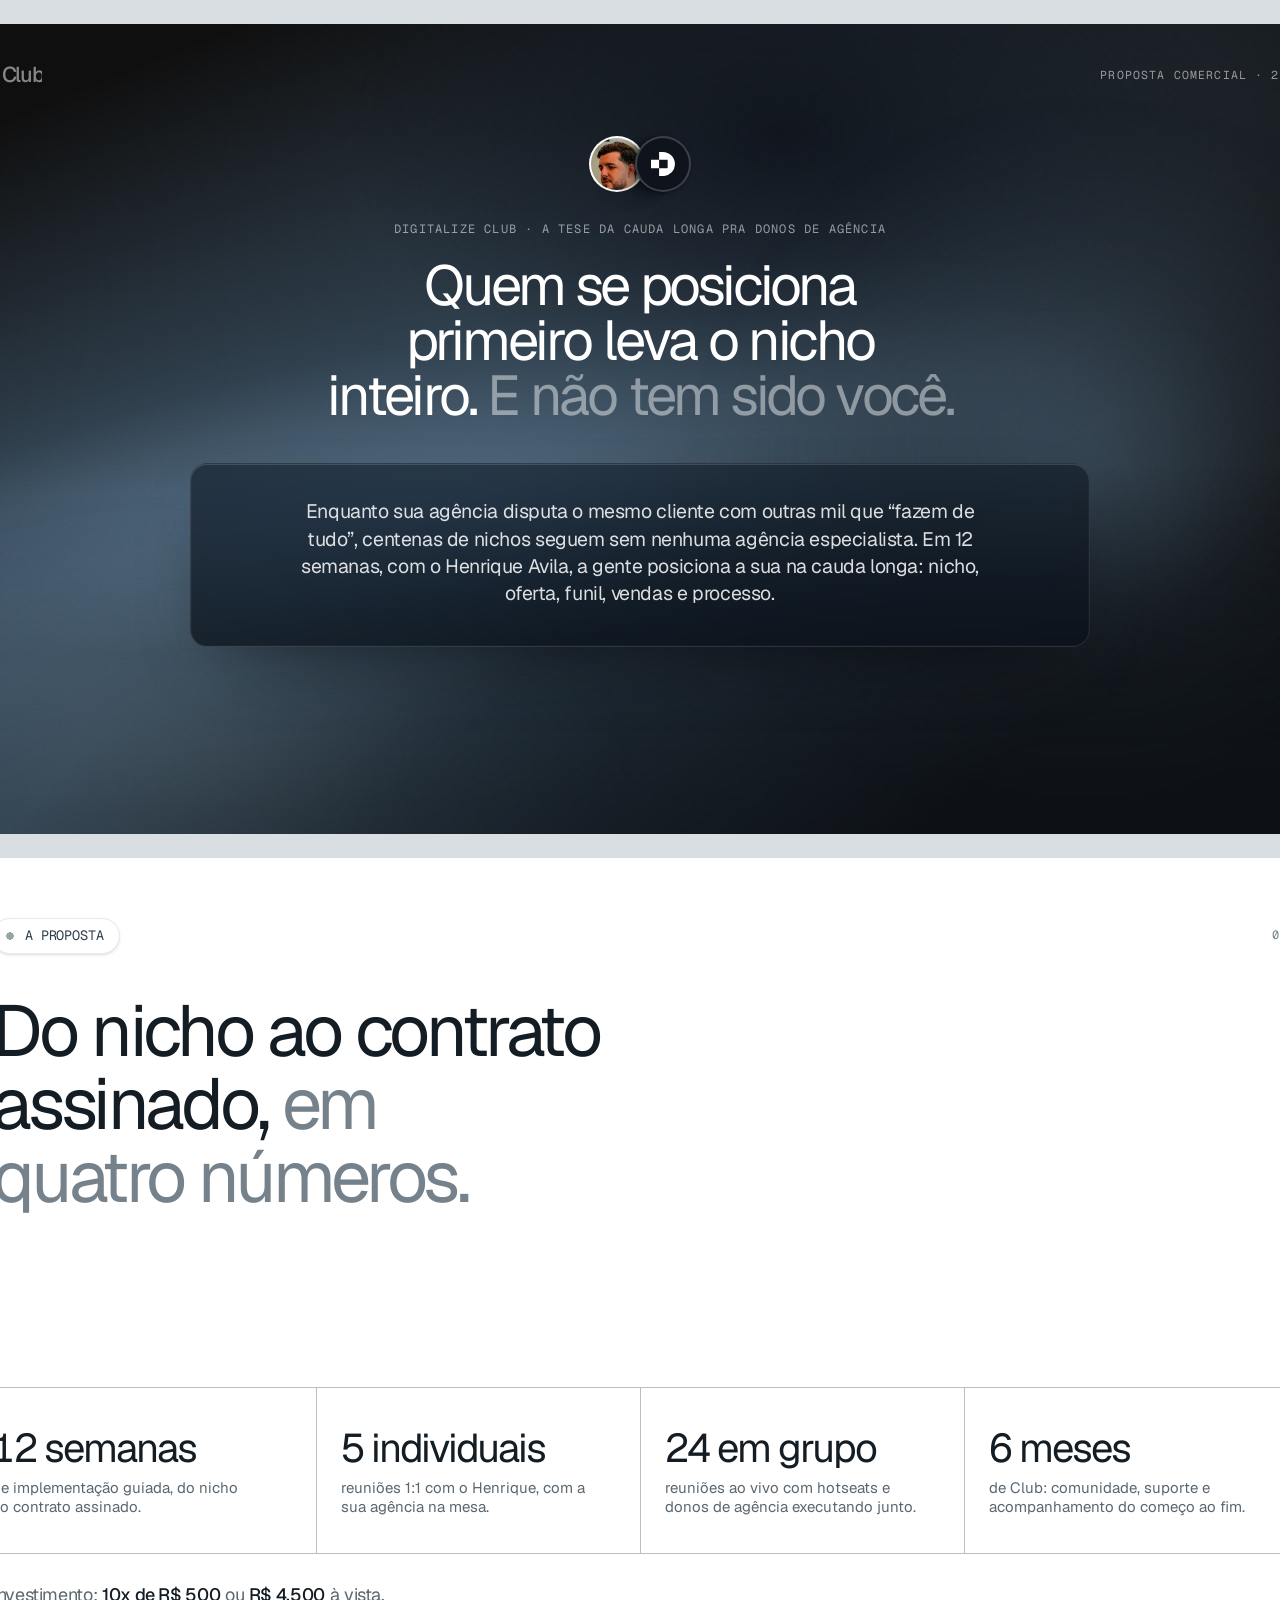
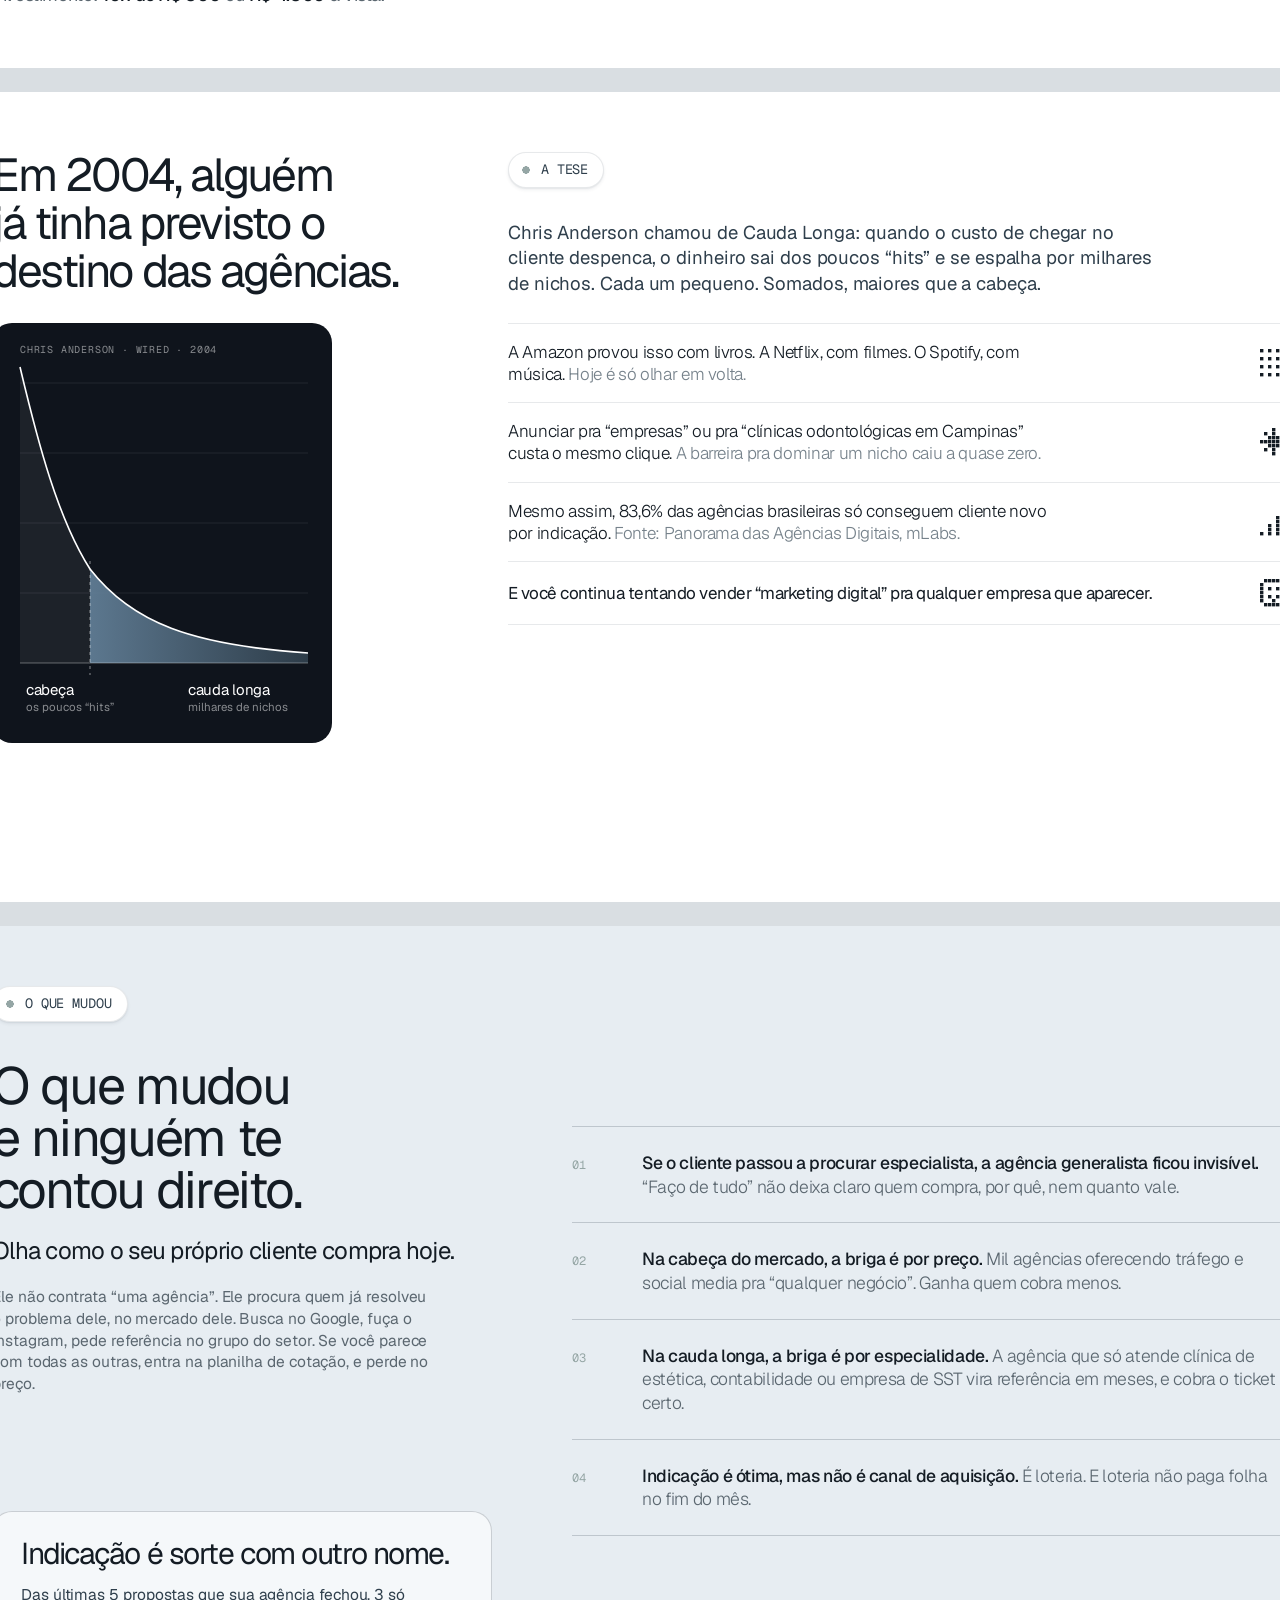
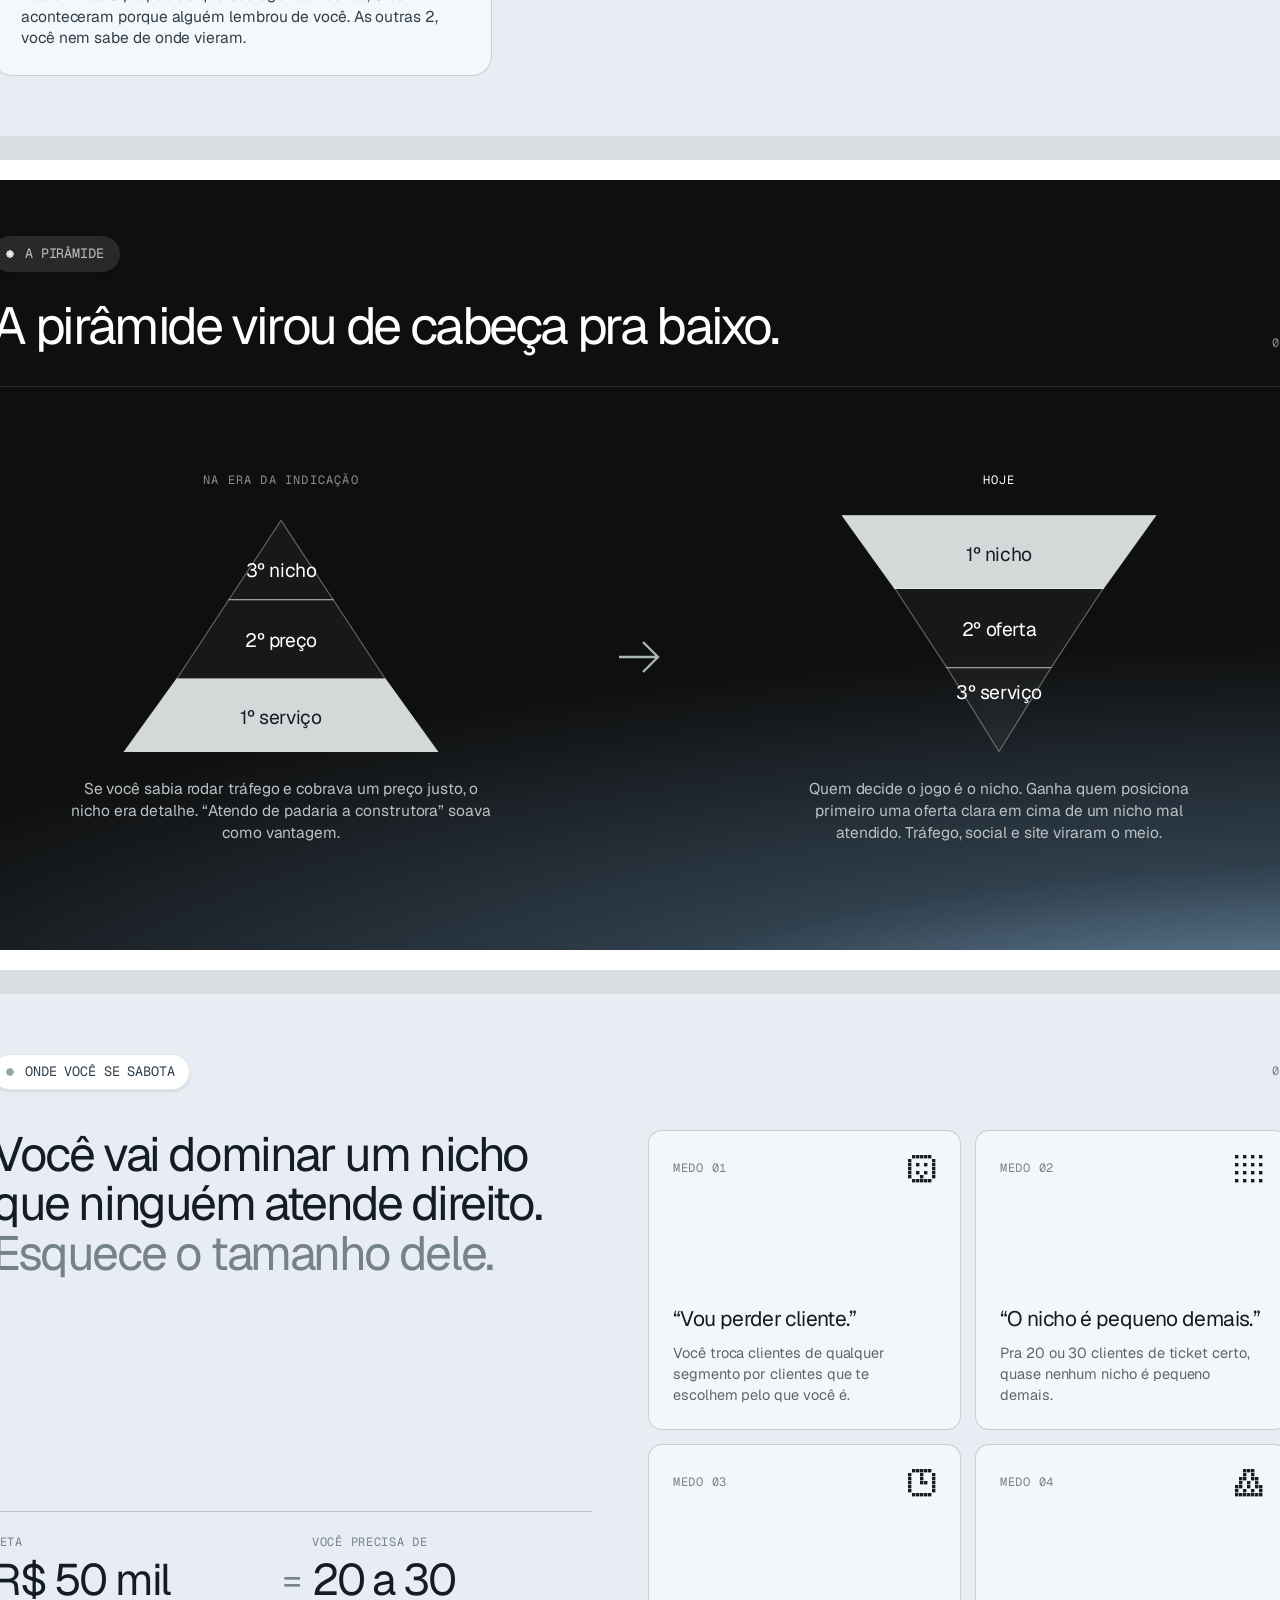
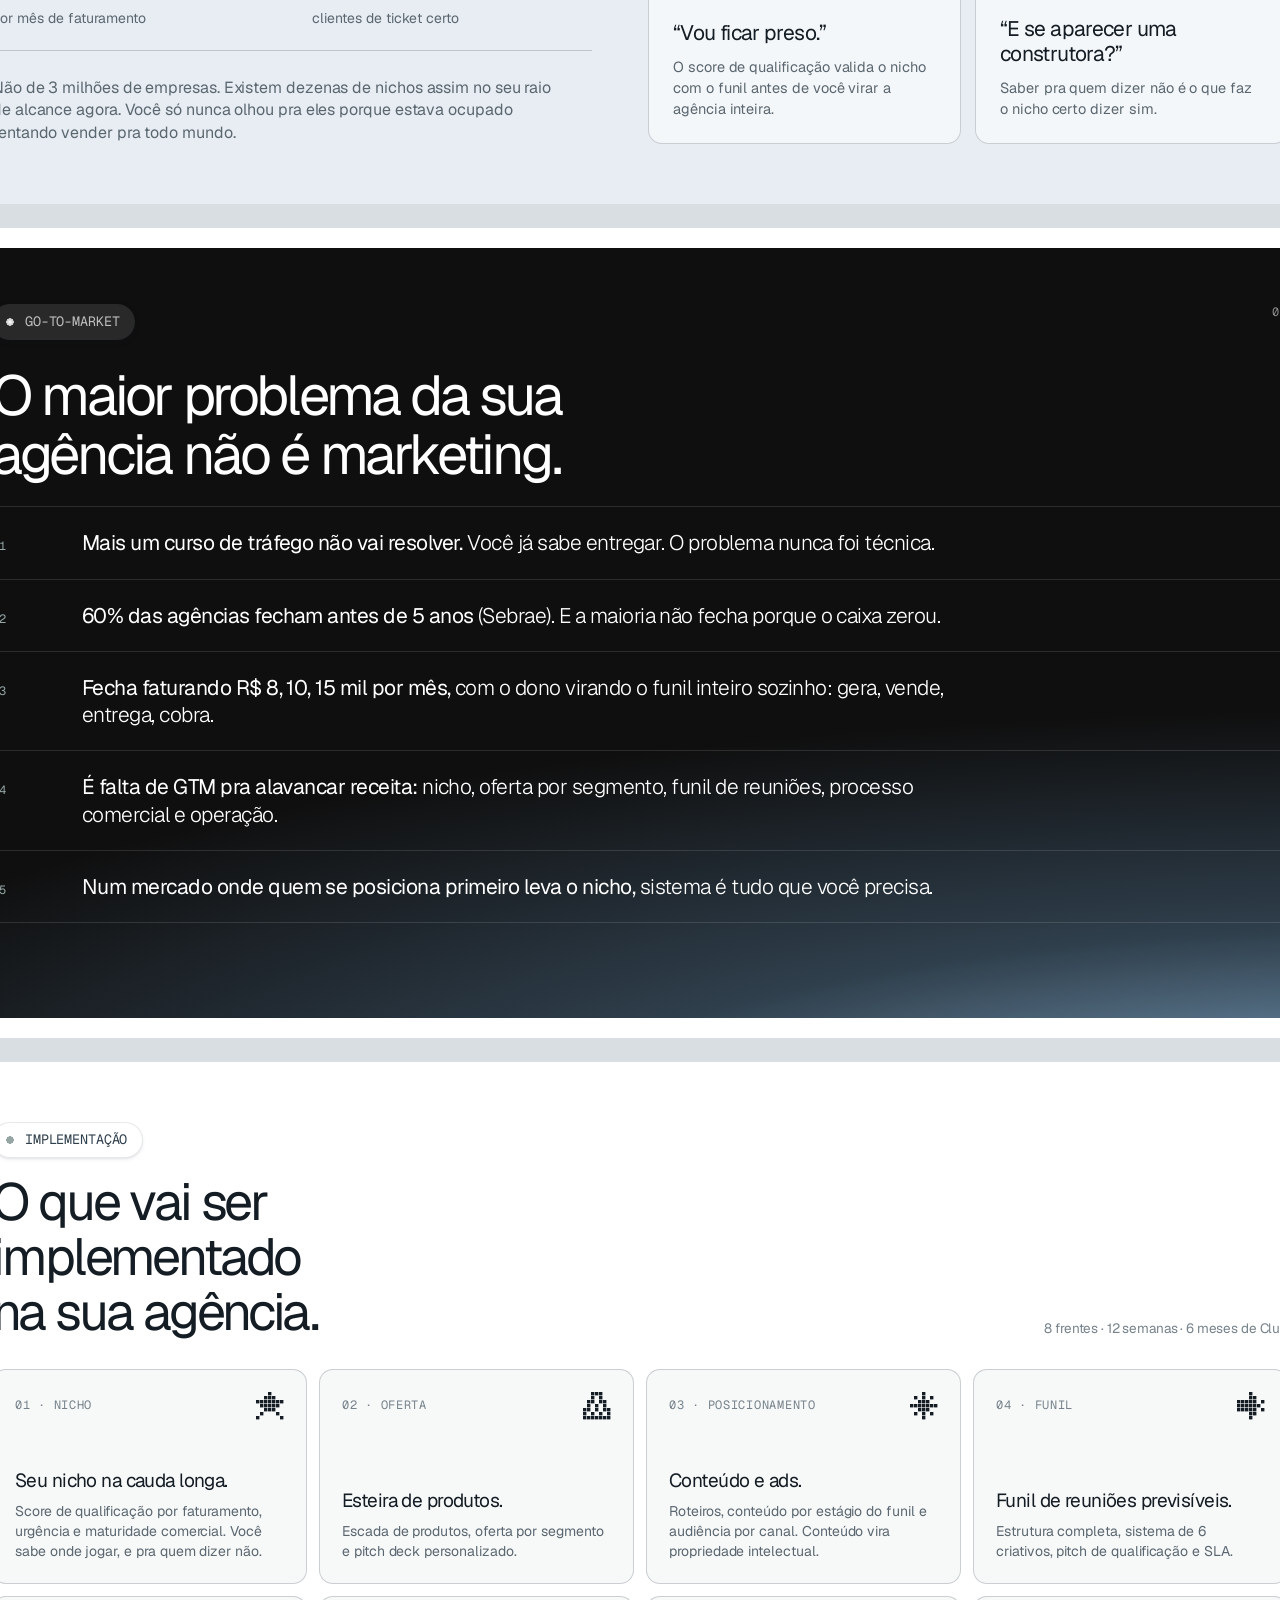
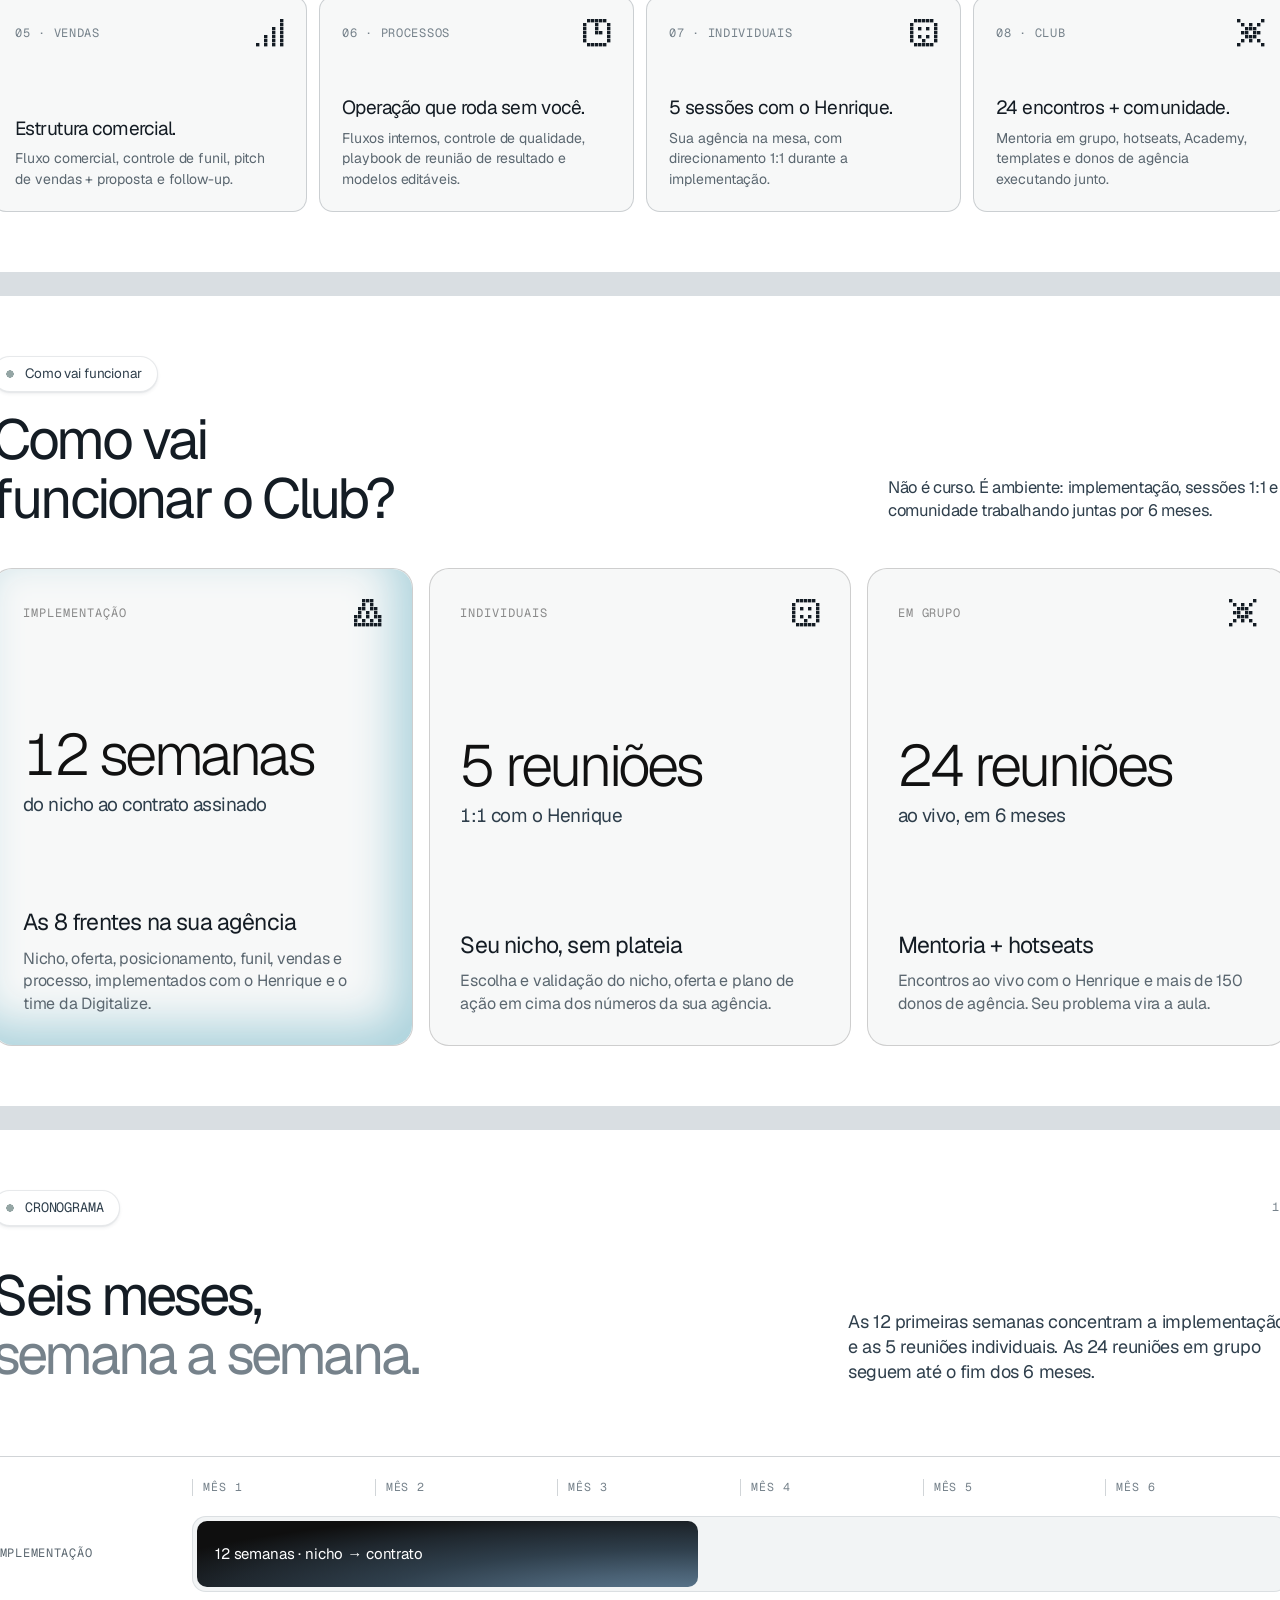
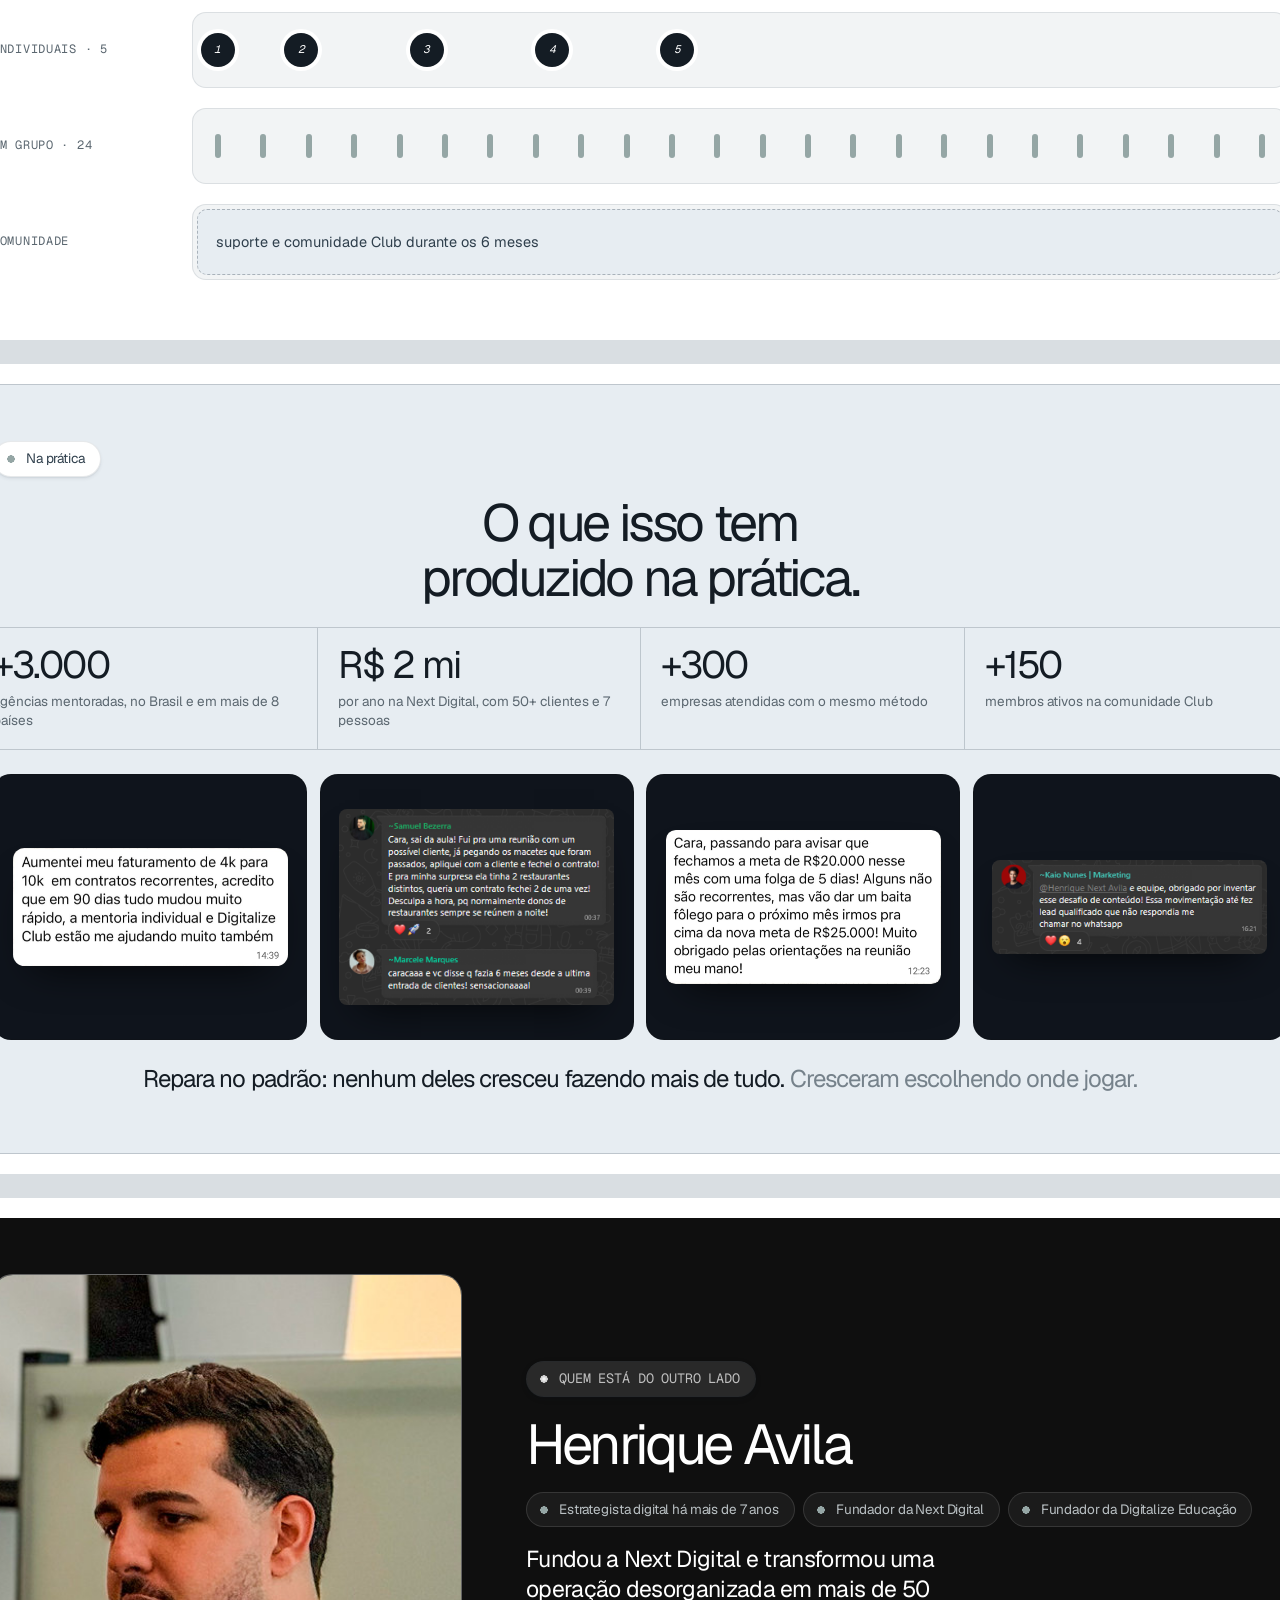
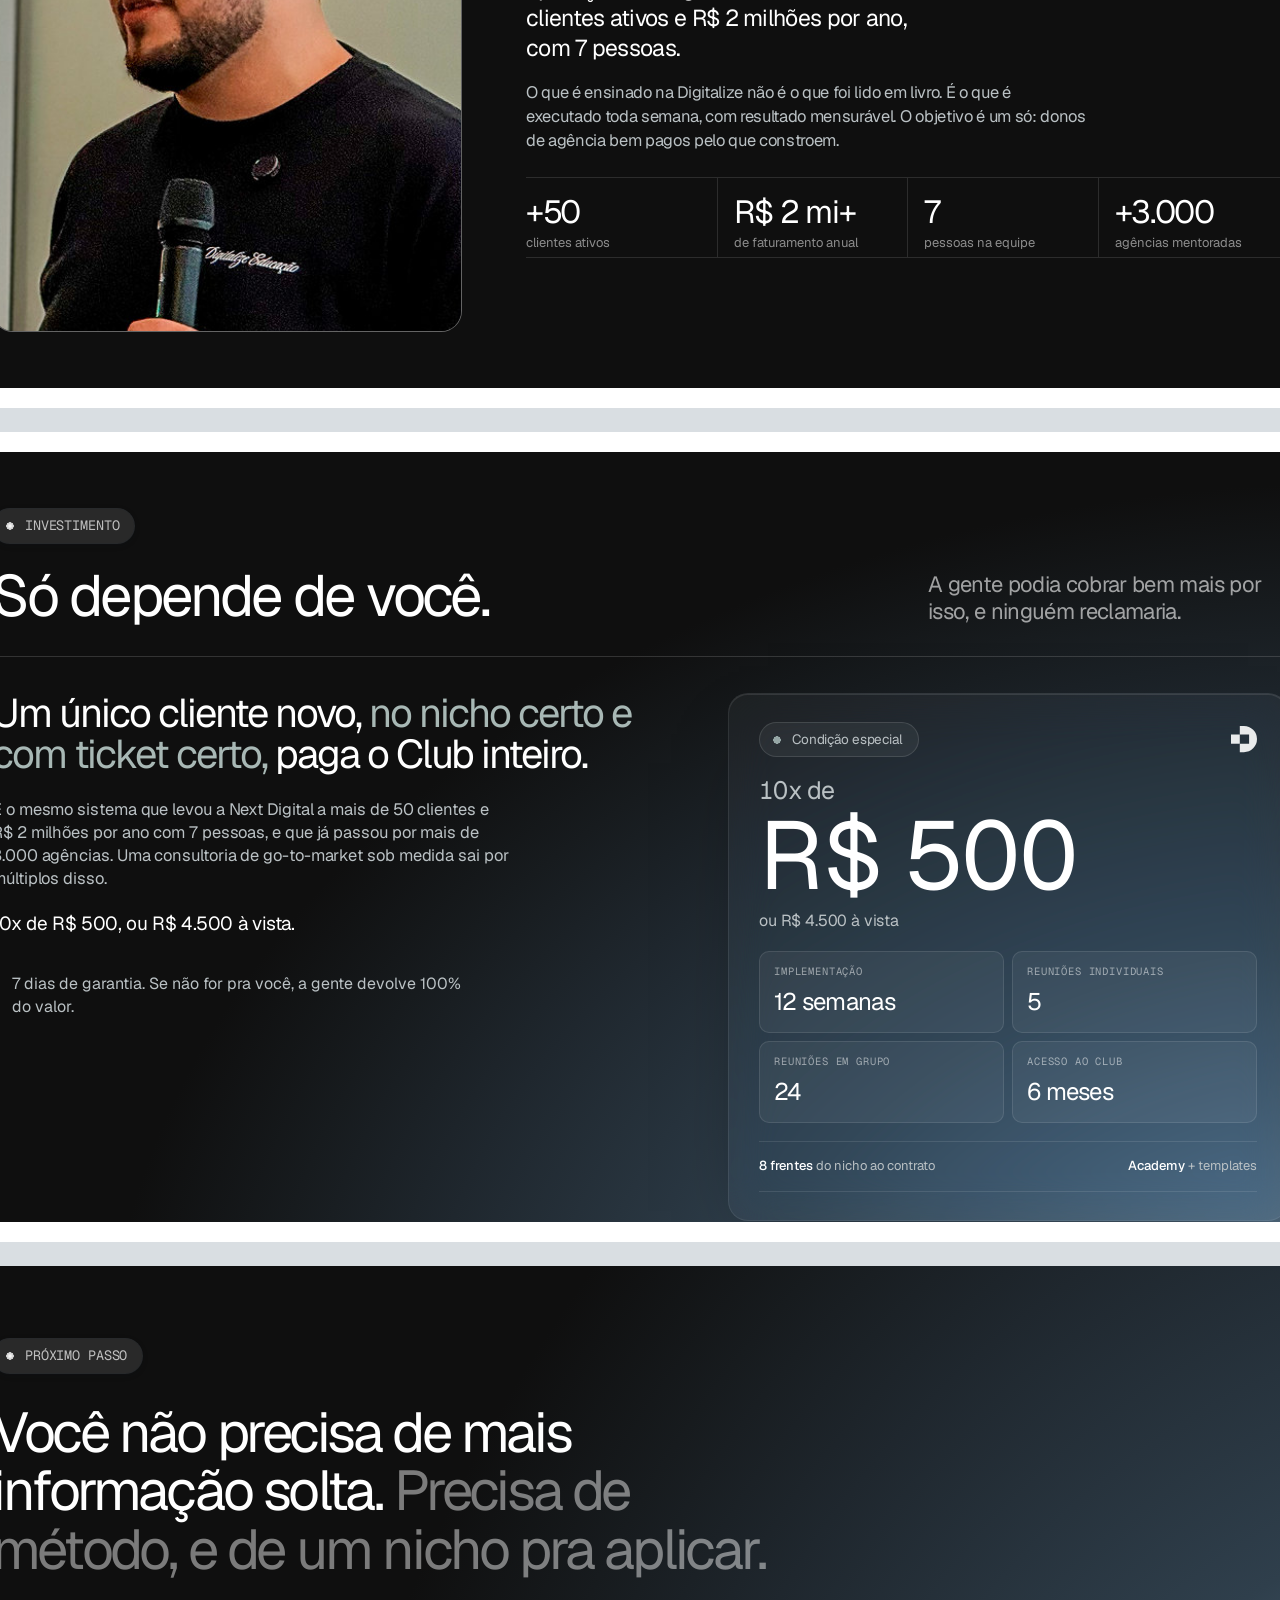
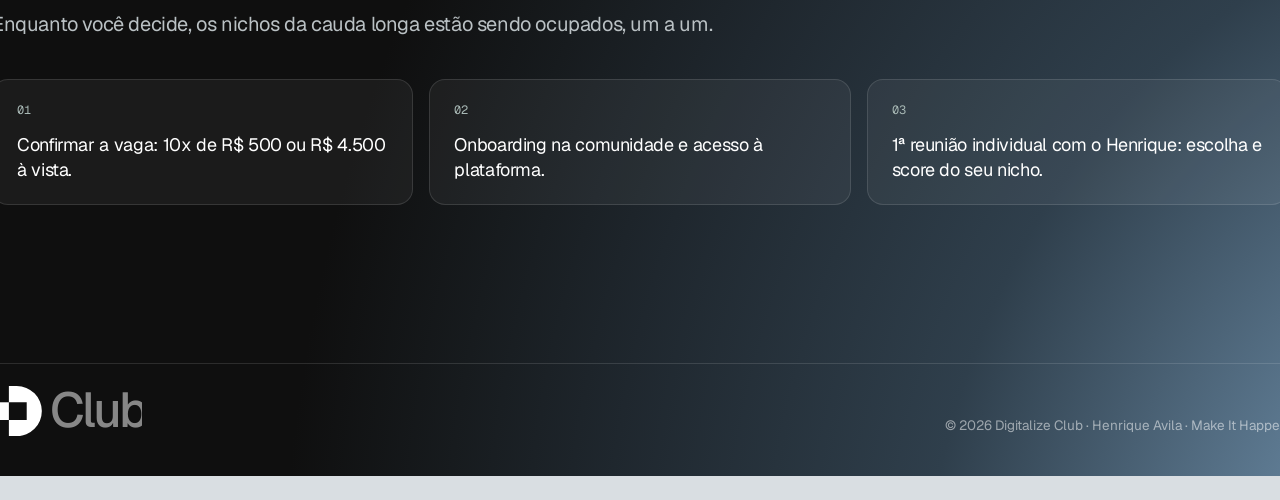
==== commit e2474a6c: "Proposta Club: tese da cauda longa (agência nichada) Nova narrativa com a tese de Chris Anderson, o " ====
--- a/proposta-club-bs/index.html
+++ b/proposta-club-bs/index.html
@@ -1090,6 +1090,67 @@
 .oferta-p .price .v{font-size:96px}
 .oferta-p .dates-l{margin-top:20px;font-size:19px;letter-spacing:-.02em;color:#fff}
 
+/* ===== cauda longa ===== */
+.sl.hero .hero-title{font-size:56px;max-width:19ch}
+.sl.hero .hero-title .dim{color:rgba(255,255,255,.45)}
+.sl.hero .hero-card .lead{font-size:19.5px}
+.lt-frame{background:#0F141C!important}
+.lt-svg{position:absolute;inset:0;width:100%;height:100%}
+.lt-k{fill:#fff;font:400 15px var(--font);letter-spacing:-.02em}
+.lt-s{fill:rgba(255,255,255,.5);font:400 11.5px var(--font)}
+.lt-m{fill:rgba(255,255,255,.5);font:400 10px var(--mono);letter-spacing:.08em}
+#p03 .left .t64{font-size:46px}
+#p03 .right .lead{font-size:18.5px}
+#p03 .item{padding:17px 0}
+#p03 .item p{font-size:17px}
+#p04 .lcol .t64{font-size:52px;max-width:13ch}
+#p04 .body{font-size:15.5px}
+#p04 .rcol .nrow{padding:24px 0}
+#p04 .rcol .nrow .tx{font-size:17.5px;color:var(--t3)}
+/* pirâmide */
+.pyr-p{background:var(--g5) radial-gradient(127% 57% at 104.5% 117%,var(--g0) 22%,var(--g1) 36%,var(--g2) 50%,var(--g3) 75%,var(--g4) 87.5%,var(--g5) 100%)}
+.pyr-p .band-head .t56{margin-top:26px;color:#fff;max-width:none;font-size:52px}
+.pyr2{flex:1;display:grid;grid-template-columns:1fr 60px 1fr;gap:40px;align-items:center;border-top:1px solid var(--dline);padding-top:34px}
+.pcol{display:flex;flex-direction:column;align-items:center;gap:20px;text-align:center}
+.pcol .pl{color:var(--d3);text-transform:uppercase;letter-spacing:.1em;font-size:12px}
+.pcol .pl.on{color:#fff}
+.pyr-svg{width:340px;height:auto}
+.pyr-svg .lv{fill:rgba(255,255,255,.04);stroke:rgba(255,255,255,.34);stroke-width:1}
+.pyr-svg .lv.on{fill:#D3D9D9;stroke:#D3D9D9}
+.pyr-svg .pt{fill:#fff;font:400 17px var(--font);letter-spacing:-.02em;text-anchor:middle}
+.pyr-svg .pt.dk{fill:#141C24}
+.pcol .body{color:var(--d2);max-width:42ch;font-size:15.5px}
+.pyr2 .arrow{color:var(--acc2);width:60px}
+/* medo */
+.medo .mg{flex:1;display:grid;grid-template-columns:600px 1fr;gap:56px;align-items:stretch}
+.medo .ml{display:flex;flex-direction:column;gap:26px}
+.medo .ml .t64{font-size:48px;line-height:1.04}
+.calc{display:grid;grid-template-columns:1fr 40px 1fr;align-items:center;border-top:1px solid var(--line3);border-bottom:1px solid var(--line3);padding:22px 0;margin-top:auto}
+.calc>div{display:flex;flex-direction:column;gap:6px}
+.calc .mono{color:var(--t4);text-transform:uppercase;letter-spacing:.06em}
+.calc b{font-weight:400;font-size:44px;letter-spacing:-.05em;line-height:1;color:var(--t1)}
+.calc small{font-size:14px;color:var(--t3)}
+.calc .eq{font-size:34px;color:var(--t4);text-align:center}
+.medo .ml .body{font-size:16px;max-width:52ch}
+.g2b{display:grid;grid-template-columns:1fr 1fr;grid-template-rows:1fr 1fr;gap:14px}
+.g2b .box{min-height:0;background:rgba(255,255,255,.55);padding:24px}
+.g2b .box h4{font-size:21px}
+.g2b .box .small{font-size:14.5px}
+/* gtm */
+#p07 .band-head .t56{max-width:18ch}
+#p07 .nrow{padding:22px 0}
+/* na prática */
+.res-p .res-close{margin-top:22px;text-align:center;font-size:24px;letter-spacing:-.04em;color:var(--t1)}
+.res-p .hd{margin-bottom:22px}
+.res-p .nums>div{padding:18px 20px}
+.res-p .nums b{font-size:38px}
+/* investimento */
+.oferta-p .val{font-size:40px}
+.oferta-p .why{font-size:16.5px}
+/* fechamento */
+.closing-s .cl-lead{font-size:20px;letter-spacing:-.02em;color:var(--d2)}
+.sl.ev .grid{align-items:stretch}
+
 </style></head>
 <body class="loaded">
 <!-- 01 — CAPA -->
@@ -1098,10 +1159,10 @@
   <div class="cv-top"><svg class="logo-h" aria-hidden="true" viewBox="0 0 2330 780" fill="currentColor" xmlns="http://www.w3.org/2000/svg"><path d="M0 253H262V528H0Z"/><path fill-rule="evenodd" d="M262 0H384A390 390 0 0 1 384 780H262Z M262 253H539V528H262Z"/><text x="905" y="642" font-family="Geist, Helvetica Neue, Arial, sans-serif" font-weight="500" font-size="760" letter-spacing="-38" opacity=".5">Club</text></svg><span class="mono">Proposta comercial · 2026</span></div>
   <div class="cv-in">
     <div class="avatars"><span class="av"><img src="assets/img/henrique-av.png" alt="Henrique Avila"></span><span class="av av-mark"><svg class="logo-sym" aria-hidden="true" viewBox="0 0 774 780" fill="currentColor" xmlns="http://www.w3.org/2000/svg"><path d="M0 253H262V528H0Z"/><path fill-rule="evenodd" d="M262 0H384A390 390 0 0 1 384 780H262Z M262 253H539V528H262Z"/></svg></span></div>
-    <p class="hero-kicker">Digitalize Club · mentoria pra donos de agência com Henrique Avila</p>
-    <h1 class="hero-title">Daqui a 6 meses, você vai lembrar que foi aqui que sua agência parou de depender de você.</h1>
+    <p class="hero-kicker">Digitalize Club · a tese da cauda longa pra donos de agência</p>
+    <h1 class="hero-title">Quem se posiciona primeiro leva o nicho inteiro. <span class="dim">E não tem sido você.</span></h1>
     <div class="hero-card">
-      <p class="lead">12 semanas de implementação com o Henrique, dentro de 6 meses de Club: 5 reuniões individuais e 24 reuniões em grupo pra construir uma agência enxuta e lucrativa, com clientes novos todo mês.</p>
+      <p class="lead">Enquanto sua agência disputa o mesmo cliente com outras mil que “fazem de tudo”, centenas de nichos seguem sem nenhuma agência especialista. Em 12 semanas, com o Henrique Avila, a gente posiciona a sua na cauda longa: nicho, oferta, funil, vendas e processo.</p>
     </div>
   </div>
 </section>
@@ -1109,139 +1170,187 @@
 <!-- 02 — A PROPOSTA EM NÚMEROS -->
 <section class="sl light" id="p02">
   <div class="sl-head"><span class="pill mono"><i></i>A proposta</span><span class="pg">02</span></div>
-  <h2 class="t64 big">A proposta em <span class="cl">quatro números.</span></h2>
+  <h2 class="t64 big">Do nicho ao contrato assinado, <span class="cl">em quatro números.</span></h2>
   <div class="strip"><div class="row">
-    <div class="cell"><div class="t33">12 semanas</div><div class="l">de implementação na sua agência, com o Henrique do seu lado.</div></div>
-    <div class="cell"><div class="t33">5 individuais</div><div class="l">reuniões 1:1 com o Henrique pra destravar a sua agência.</div></div>
-    <div class="cell"><div class="t33">24 em grupo</div><div class="l">reuniões ao vivo com hot seats e donos de agência no mesmo nível.</div></div>
-    <div class="cell"><div class="t33">6 meses</div><div class="l">de Club: suporte, comunidade e acompanhamento do começo ao fim.</div></div>
+    <div class="cell"><div class="t33">12 semanas</div><div class="l">de implementação guiada, do nicho ao contrato assinado.</div></div>
+    <div class="cell"><div class="t33">5 individuais</div><div class="l">reuniões 1:1 com o Henrique, com a sua agência na mesa.</div></div>
+    <div class="cell"><div class="t33">24 em grupo</div><div class="l">reuniões ao vivo com hotseats e donos de agência executando junto.</div></div>
+    <div class="cell"><div class="t33">6 meses</div><div class="l">de Club: comunidade, suporte e acompanhamento do começo ao fim.</div></div>
   </div></div>
   <p class="foot-note">Investimento: <b>10x de R$ 500</b> ou <b>R$ 4.500</b> à vista.</p>
 </section>
 
-<!-- 03 — ESSA NÃO É MAIS UMA MENTORIA -->
+<!-- 03 — A TESE -->
 <section class="sl light intro" id="p03">
   <div class="grid">
     <div class="left">
-      <h2 class="t64">Essa não é mais uma mentoria pra agência.</h2>
-      <div class="frame"><img src="assets/img/club-evento.jpg" alt="Henrique Avila em encontro do Digitalize Club"></div>
+      <h2 class="t64">Em 2004, alguém já tinha previsto o destino das agências.</h2>
+      <div class="frame lt-frame">
+        <svg viewBox="0 0 340 420" class="lt-svg" aria-label="Curva da cauda longa: poucos hits na cabeça, milhares de nichos na cauda">
+          <defs><linearGradient id="ltg" x1="0" y1="0" x2="1" y2="0"><stop offset="0" stop-color="#63819A"/><stop offset="1" stop-color="#2F3F4C"/></linearGradient></defs>
+          <g stroke="rgba(255,255,255,.08)"><path d="M28 60H316M28 130H316M28 200H316M28 270H316"/></g>
+          <path d="M28 340V44C46 120 66 196 98 246C140 300 200 322 316 330V340Z" fill="rgba(255,255,255,.06)"/>
+          <path d="M98 340V246C140 300 200 322 316 330V340Z" fill="url(#ltg)" opacity=".9"/>
+          <path d="M28 44C46 120 66 196 98 246C140 300 200 322 316 330" fill="none" stroke="#fff" stroke-width="1.6"/>
+          <path d="M98 238V352" stroke="rgba(255,255,255,.5)" stroke-dasharray="3 4"/>
+          <path d="M28 340H316" stroke="rgba(255,255,255,.35)"/>
+          <text x="34" y="372" class="lt-k">cabeça</text>
+          <text x="34" y="388" class="lt-s">os poucos “hits”</text>
+          <text x="196" y="372" class="lt-k">cauda longa</text>
+          <text x="196" y="388" class="lt-s">milhares de nichos</text>
+          <text x="28" y="30" class="lt-m">CHRIS ANDERSON · WIRED · 2004</text>
+        </svg>
+      </div>
     </div>
     <div class="right">
-      <span class="pill mono"><i></i>O Club</span>
-      <p class="lead">Você já conhece esse mercado por dentro. Já comprou curso de tráfego, de social media, de vendas. Já fechou cliente, já montou equipe, já entregou resultado pros outros.</p>
+      <span class="pill mono"><i></i>A tese</span>
+      <p class="lead">Chris Anderson chamou de Cauda Longa: quando o custo de chegar no cliente despenca, o dinheiro sai dos poucos “hits” e se espalha por milhares de nichos. Cada um pequeno. Somados, maiores que a cabeça.</p>
       <div class="list">
-        <div class="item"><p>E você aprendeu. Executou. <span class="cl">Trabalhou muito.</span></p><svg class="pix" data-pix="build"></svg></div>
-        <div class="item"><p>Só que o lucro não ficou na agência. <span class="cl">Ficou no cliente que cresceu, no desconto que você deu pra fechar, no mês que você passou apagando incêndio.</span></p><svg class="pix" data-pix="bars"></svg></div>
-        <div class="item"><p>A culpa não é sua. Você aprendeu a montar agência no modelo do “faço de tudo”, da indicação e do dono que gera, vende, entrega e cobra sozinho. <span class="cl">Esse modelo trava.</span></p><svg class="pix" data-pix="clock"></svg></div>
-        <div class="item last"><p>E existe outro jeito: a agência enxuta, com sistema, que cresce sem você no centro de tudo.</p><svg class="pix" data-pix="spark"></svg></div>
+        <div class="item"><p>A Amazon provou isso com livros. A Netflix, com filmes. O Spotify, com música. <span class="cl">Hoje é só olhar em volta.</span></p><svg class="pix" data-pix="grid"></svg></div>
+        <div class="item"><p>Anunciar pra “empresas” ou pra “clínicas odontológicas em Campinas” custa o mesmo clique. <span class="cl">A barreira pra dominar um nicho caiu a quase zero.</span></p><svg class="pix" data-pix="spark"></svg></div>
+        <div class="item"><p>Mesmo assim, 83,6% das agências brasileiras só conseguem cliente novo por indicação. <span class="cl">Fonte: Panorama das Agências Digitais, mLabs.</span></p><svg class="pix" data-pix="bars"></svg></div>
+        <div class="item last"><p>E você continua tentando vender “marketing digital” pra qualquer empresa que aparecer.</p><svg class="pix" data-pix="face"></svg></div>
       </div>
     </div>
   </div>
 </section>
 
-<!-- 04 — A OPORTUNIDADE -->
+<!-- 04 — O QUE MUDOU -->
 <section class="sl mist ev" id="p04">
   <div class="grid">
     <div class="lcol">
-      <span class="pill mono"><i></i>A oportunidade</span>
-      <h2 class="t64">A oportunidade que está na sua frente</h2>
-      <p class="sub">A agência enxuta e lucrativa.</p>
-      <p class="body">Primeiro vem o posicionamento, depois os processos, e só então a prospecção. São os 3 P’s da agência enxuta e lucrativa.</p>
+      <span class="pill mono"><i></i>O que mudou</span>
+      <h2 class="t64">O que mudou e ninguém te contou direito.</h2>
+      <p class="sub">Olha como o seu próprio cliente compra hoje.</p>
+      <p class="body">Ele não contrata “uma agência”. Ele procura quem já resolveu o problema dele, no mercado dele. Busca no Google, fuça o Instagram, pede referência no grupo do setor. Se você parece com todas as outras, entra na planilha de cotação, e perde no preço.</p>
       <div class="ia">
-        <h3 class="t40">E a IA mudou a conta.</h3>
-        <p class="body">Processos com IA cortam o retrabalho e deixam uma equipe pequena entregar o que antes pedia o dobro de gente.</p>
+        <h3 class="t40">Indicação é sorte com outro nome.</h3>
+        <p class="body">Das últimas 5 propostas que sua agência fechou, 3 só aconteceram porque alguém lembrou de você. As outras 2, você nem sabe de onde vieram.</p>
       </div>
     </div>
     <div class="rcol">
-      <h3 class="porisso">Por isso a agência enxuta é o jogo de agora:</h3>
       <div class="nlist">
-        <div class="nrow"><span class="ix">01</span><p class="tx">Você vende resultado com ticket correto, não hora de trabalho.</p></div>
-        <div class="nrow"><span class="ix">02</span><p class="tx">Não depende de indicação. <b>Você gera clientes novos todo mês, com previsibilidade.</b></p></div>
-        <div class="nrow"><span class="ix">03</span><p class="tx">Você escolhe o nicho e o cliente com quem quer trabalhar.</p></div>
-        <div class="nrow"><span class="ix">04</span><p class="tx"><b>Com uma equipe pequena, você atende mais e lucra mais.</b> Não precisa inflar a folha pra crescer.</p></div>
-        <div class="nrow"><span class="ix">05</span><p class="tx">A operação roda sem você no centro de tudo. Lucro real, não faturamento ilusório.</p></div>
+        <div class="nrow"><span class="ix">01</span><p class="tx"><b>Se o cliente passou a procurar especialista, a agência generalista ficou invisível.</b> “Faço de tudo” não deixa claro quem compra, por quê, nem quanto vale.</p></div>
+        <div class="nrow"><span class="ix">02</span><p class="tx"><b>Na cabeça do mercado, a briga é por preço.</b> Mil agências oferecendo tráfego e social media pra “qualquer negócio”. Ganha quem cobra menos.</p></div>
+        <div class="nrow"><span class="ix">03</span><p class="tx"><b>Na cauda longa, a briga é por especialidade.</b> A agência que só atende clínica de estética, contabilidade ou empresa de SST vira referência em meses, e cobra o ticket certo.</p></div>
+        <div class="nrow"><span class="ix">04</span><p class="tx"><b>Indicação é ótima, mas não é canal de aquisição.</b> É loteria. E loteria não paga folha no fim do mês.</p></div>
       </div>
     </div>
   </div>
 </section>
 
-<!-- 05 — METADE -->
-<section class="sl mist metade" id="p05">
-  <div class="sl-head"><span class="pill mono"><i></i>Pra quem é</span><span class="pg">05</span></div>
-  <div class="sub-h"><h2 class="t64">Você já tem metade do que precisa.</h2><span class="kick">Falta a outra metade: o sistema</span></div>
-  <div class="g4">
-    <div class="box"><div class="top"><span class="mono">Se você é gestor de tráfego</span><svg class="pix" data-pix="bars"></svg></div><h4>Você já sabe gerar resultado.</h4><p class="small">Falta parar de vender hora de gestão e começar a vender o resultado, com ticket correto.</p></div>
-    <div class="box"><div class="top"><span class="mono">Se você é social media</span><svg class="pix" data-pix="star"></svg></div><h4>Você já sabe produzir.</h4><p class="small">Falta sair do “faço de tudo” e ter uma oferta clara, que o cliente entende e valoriza.</p></div>
-    <div class="box"><div class="top"><span class="mono">Se você tem agência</span><svg class="pix" data-pix="grid"></svg></div><h4>Você já tem a máquina.</h4><p class="small">Falta previsibilidade: clientes novos todo mês, sem depender de indicação.</p></div>
-    <div class="box"><div class="top"><span class="mono">Se você já tem equipe</span><svg class="pix" data-pix="face"></svg></div><h4>Você já sabe operar.</h4><p class="small">Falta processo: uma operação que funciona sem tudo passar por você.</p></div>
-  </div>
-</section>
-
-<!-- 06 — O COMO -->
-<section class="sl framed" id="p06">
-  <div class="panel on-ink como-p">
-    <div class="band-head"><div><span class="pill dk mono"><i></i>O como</span><h2 class="t56">O que falta é o como.</h2></div><span class="pg dk">06</span></div>
-    <p class="lead">Na teoria, você já sabe o que fazer. Nas 12 semanas, a gente diminui a distância entre “eu sei o que fazer” e “eu executei”.</p>
-    <div class="nlist">
-      <div class="nrow"><span class="ix">01</span><p class="tx"><b>Como definir nicho, ICP e oferta</b> que o cliente entende, valoriza e paga o ticket correto.</p></div>
-      <div class="nrow"><span class="ix">02</span><p class="tx"><b>Como montar uma operação enxuta,</b> com processos que funcionam sem você no centro de tudo.</p></div>
-      <div class="nrow"><span class="ix">03</span><p class="tx"><b>Como gerar clientes todo mês fora da indicação,</b> com funil de reuniões previsíveis e prospecção ativa.</p></div>
-      <div class="nrow"><span class="ix">04</span><p class="tx"><b>Como vender com processo:</b> script de diagnóstico, proposta comercial e follow-up que fecha contrato.</p></div>
-      <div class="nrow"><span class="ix">05</span><p class="tx"><b>Como usar IA</b> pra cortar retrabalho e escalar sem aumentar o time.</p></div>
+<!-- 05 — A PIRÂMIDE -->
+<section class="sl framed" id="p05">
+  <div class="panel on-ink pyr-p">
+    <div class="band-head"><div><span class="pill dk mono"><i></i>A pirâmide</span><h2 class="t56">A pirâmide virou de cabeça pra baixo.</h2></div><span class="pg dk">05</span></div>
+    <div class="pyr2">
+      <div class="pcol">
+        <span class="mono pl">Na era da indicação</span>
+        <svg viewBox="0 0 300 220" class="pyr-svg">
+          <polygon points="150,10 196,80 104,80" class="lv"/><polygon points="104,80 196,80 242,150 58,150" class="lv"/><polygon points="58,150 242,150 288,214 12,214" class="lv on"/>
+          <text x="150" y="60" class="pt">3º nicho</text><text x="150" y="122" class="pt">2º preço</text><text x="150" y="190" class="pt dk">1º serviço</text>
+        </svg>
+        <p class="body">Se você sabia rodar tráfego e cobrava um preço justo, o nicho era detalhe. “Atendo de padaria a construtora” soava como vantagem.</p>
+      </div>
+      <div class="arrow"><svg viewBox="0 0 40 40"><path d="M6 20h26M22 10l10 10-10 10" fill="none" stroke="currentColor" stroke-width="1.6"/></svg></div>
+      <div class="pcol">
+        <span class="mono pl on">Hoje</span>
+        <svg viewBox="0 0 300 220" class="pyr-svg">
+          <polygon points="12,6 288,6 242,70 58,70" class="lv on"/><polygon points="58,70 242,70 196,140 104,140" class="lv"/><polygon points="104,140 196,140 150,214" class="lv"/>
+          <text x="150" y="46" class="pt dk">1º nicho</text><text x="150" y="112" class="pt">2º oferta</text><text x="150" y="168" class="pt">3º serviço</text>
+        </svg>
+        <p class="body">Quem decide o jogo é o nicho. Ganha quem posiciona primeiro uma oferta clara em cima de um nicho mal atendido. Tráfego, social e site viraram o meio.</p>
+      </div>
     </div>
   </div>
 </section>
 
-<!-- 07 — COMO VAI FUNCIONAR -->
-<section class="sl light funciona" id="p07">
+<!-- 06 — MEDO DE NICHAR -->
+<section class="sl mist medo" id="p06">
+  <div class="sl-head"><span class="pill mono"><i></i>Onde você se sabota</span><span class="pg">06</span></div>
+  <div class="mg">
+    <div class="ml">
+      <h2 class="t64">Você vai dominar um nicho que ninguém atende direito. <span class="cl">Esquece o tamanho dele.</span></h2>
+      <div class="calc">
+        <div><span class="mono">Meta</span><b>R$ 50 mil</b><small>por mês de faturamento</small></div>
+        <div class="eq">=</div>
+        <div><span class="mono">Você precisa de</span><b>20 a 30</b><small>clientes de ticket certo</small></div>
+      </div>
+      <p class="body">Não de 3 milhões de empresas. Existem dezenas de nichos assim no seu raio de alcance agora. Você só nunca olhou pra eles porque estava ocupado tentando vender pra todo mundo.</p>
+    </div>
+    <div class="g2b">
+      <div class="box"><div class="top"><span class="mono">Medo 01</span><svg class="pix" data-pix="face"></svg></div><h4>“Vou perder cliente.”</h4><p class="small">Você troca clientes de qualquer segmento por clientes que te escolhem pelo que você é.</p></div>
+      <div class="box"><div class="top"><span class="mono">Medo 02</span><svg class="pix" data-pix="grid"></svg></div><h4>“O nicho é pequeno demais.”</h4><p class="small">Pra 20 ou 30 clientes de ticket certo, quase nenhum nicho é pequeno demais.</p></div>
+      <div class="box"><div class="top"><span class="mono">Medo 03</span><svg class="pix" data-pix="clock"></svg></div><h4>“Vou ficar preso.”</h4><p class="small">O score de qualificação valida o nicho com o funil antes de você virar a agência inteira.</p></div>
+      <div class="box"><div class="top"><span class="mono">Medo 04</span><svg class="pix" data-pix="build"></svg></div><h4>“E se aparecer uma construtora?”</h4><p class="small">Saber pra quem dizer não é o que faz o nicho certo dizer sim.</p></div>
+    </div>
+  </div>
+</section>
+
+<!-- 07 — GTM -->
+<section class="sl framed" id="p07">
+  <div class="panel on-ink como-p">
+    <div class="band-head"><div><span class="pill dk mono"><i></i>Go-to-market</span><h2 class="t56">O maior problema da sua agência não é marketing.</h2></div><span class="pg dk">07</span></div>
+    <div class="nlist">
+      <div class="nrow"><span class="ix">01</span><p class="tx"><b>Mais um curso de tráfego não vai resolver.</b> Você já sabe entregar. O problema nunca foi técnica.</p></div>
+      <div class="nrow"><span class="ix">02</span><p class="tx"><b>60% das agências fecham antes de 5 anos</b> (Sebrae). E a maioria não fecha porque o caixa zerou.</p></div>
+      <div class="nrow"><span class="ix">03</span><p class="tx"><b>Fecha faturando R$ 8, 10, 15 mil por mês,</b> com o dono virando o funil inteiro sozinho: gera, vende, entrega, cobra.</p></div>
+      <div class="nrow"><span class="ix">04</span><p class="tx"><b>É falta de GTM pra alavancar receita:</b> nicho, oferta por segmento, funil de reuniões, processo comercial e operação.</p></div>
+      <div class="nrow"><span class="ix">05</span><p class="tx"><b>Num mercado onde quem se posiciona primeiro leva o nicho,</b> sistema é tudo que você precisa.</p></div>
+    </div>
+  </div>
+</section>
+
+<!-- 08 — O QUE VAI SER IMPLEMENTADO -->
+<section class="sl light entregas" id="p08">
+  <div class="sub-h"><div><span class="pill mono"><i></i>Implementação</span><h2 class="t56">O que vai ser implementado na sua agência.</h2></div><span class="kick">8 frentes · 12 semanas · 6 meses de Club</span></div>
+  <div class="g4">
+    <div class="box"><div class="top"><span class="mono">01 · Nicho</span><svg class="pix" data-pix="star"></svg></div><h4>Seu nicho na cauda longa.</h4><p class="small">Score de qualificação por faturamento, urgência e maturidade comercial. Você sabe onde jogar, e pra quem dizer não.</p></div>
+    <div class="box"><div class="top"><span class="mono">02 · Oferta</span><svg class="pix" data-pix="build"></svg></div><h4>Esteira de produtos.</h4><p class="small">Escada de produtos, oferta por segmento e pitch deck personalizado.</p></div>
+    <div class="box"><div class="top"><span class="mono">03 · Posicionamento</span><svg class="pix" data-pix="spark"></svg></div><h4>Conteúdo e ads.</h4><p class="small">Roteiros, conteúdo por estágio do funil e audiência por canal. Conteúdo vira propriedade intelectual.</p></div>
+    <div class="box"><div class="top"><span class="mono">04 · Funil</span><svg class="pix" data-pix="arrow"></svg></div><h4>Funil de reuniões previsíveis.</h4><p class="small">Estrutura completa, sistema de 6 criativos, pitch de qualificação e SLA.</p></div>
+    <div class="box"><div class="top"><span class="mono">05 · Vendas</span><svg class="pix" data-pix="bars"></svg></div><h4>Estrutura comercial.</h4><p class="small">Fluxo comercial, controle de funil, pitch de vendas + proposta e follow-up.</p></div>
+    <div class="box"><div class="top"><span class="mono">06 · Processos</span><svg class="pix" data-pix="clock"></svg></div><h4>Operação que roda sem você.</h4><p class="small">Fluxos internos, controle de qualidade, playbook de reunião de resultado e modelos editáveis.</p></div>
+    <div class="box"><div class="top"><span class="mono">07 · Individuais</span><svg class="pix" data-pix="face"></svg></div><h4>5 sessões com o Henrique.</h4><p class="small">Sua agência na mesa, com direcionamento 1:1 durante a implementação.</p></div>
+    <div class="box"><div class="top"><span class="mono">08 · Club</span><svg class="pix" data-pix="live"></svg></div><h4>24 encontros + comunidade.</h4><p class="small">Mentoria em grupo, hotseats, Academy, templates e donos de agência executando junto.</p></div>
+  </div>
+</section>
+
+<!-- 09 — COMO VAI FUNCIONAR -->
+<section class="sl light funciona" id="p09">
   <div class="head">
     <div><span class="pill"><i></i>Como vai funcionar</span><h2 class="t56">Como vai funcionar o Club?</h2></div>
-    <p class="lead">6 meses, com o mesmo método que roda a Next Digital hoje.</p>
+    <p class="lead">Não é curso. É ambiente: implementação, sessões 1:1 e comunidade trabalhando juntas por 6 meses.</p>
   </div>
   <div class="g3">
-    <article class="fcard glow"><div class="lb"><span>Implementação</span><svg class="pix" data-pix="build"></svg></div><div class="n">12 semanas<small>de implementação guiada</small></div><h3>Os 3 P’s na sua agência</h3><p>Posicionamento, processos e prospecção implementados: da oferta ao primeiro cliente fora da indicação.</p></article>
-    <article class="fcard"><div class="lb"><span>Individuais</span><svg class="pix" data-pix="face"></svg></div><div class="n">5 reuniões<small>1:1 com o Henrique</small></div><h3>Seu caso, sem plateia</h3><p>Diagnóstico, plano de ação e ajustes feitos em cima dos números e dos gargalos da sua agência.</p></article>
-    <article class="fcard"><div class="lb"><span>Em grupo</span><svg class="pix" data-pix="live"></svg></div><div class="n">24 reuniões<small>ao vivo, em 6 meses</small></div><h3>Mentoria + hot seats</h3><p>Encontros ao vivo com o Henrique e mais de 150 donos de agência. Seu problema vira a aula.</p></article>
+    <article class="fcard glow"><div class="lb"><span>Implementação</span><svg class="pix" data-pix="build"></svg></div><div class="n">12 semanas<small>do nicho ao contrato assinado</small></div><h3>As 8 frentes na sua agência</h3><p>Nicho, oferta, posicionamento, funil, vendas e processo, implementados com o Henrique e o time da Digitalize.</p></article>
+    <article class="fcard"><div class="lb"><span>Individuais</span><svg class="pix" data-pix="face"></svg></div><div class="n">5 reuniões<small>1:1 com o Henrique</small></div><h3>Seu nicho, sem plateia</h3><p>Escolha e validação do nicho, oferta e plano de ação em cima dos números da sua agência.</p></article>
+    <article class="fcard"><div class="lb"><span>Em grupo</span><svg class="pix" data-pix="live"></svg></div><div class="n">24 reuniões<small>ao vivo, em 6 meses</small></div><h3>Mentoria + hotseats</h3><p>Encontros ao vivo com o Henrique e mais de 150 donos de agência. Seu problema vira a aula.</p></article>
   </div>
 </section>
 
-<!-- 08 — CRONOGRAMA -->
-<section class="sl light crono" id="p08">
-  <div class="sl-head"><span class="pill mono"><i></i>Cronograma</span><span class="pg">08</span></div>
+<!-- 10 — CRONOGRAMA -->
+<section class="sl light crono" id="p10">
+  <div class="sl-head"><span class="pill mono"><i></i>Cronograma</span><span class="pg">10</span></div>
   <div class="ch"><h2 class="t56">Seis meses, <span class="cl">semana a semana.</span></h2><p class="lead">As 12 primeiras semanas concentram a implementação e as 5 reuniões individuais. As 24 reuniões em grupo seguem até o fim dos 6 meses.</p></div>
   <div class="tl">
     <div class="tl-months"><span></span><span>Mês 1</span><span>Mês 2</span><span>Mês 3</span><span>Mês 4</span><span>Mês 5</span><span>Mês 6</span></div>
-    <div class="tl-row"><span class="mono tl-l">Implementação</span><div class="tl-track"><div class="tl-impl"><span>12 semanas</span></div></div></div>
+    <div class="tl-row"><span class="mono tl-l">Implementação</span><div class="tl-track"><div class="tl-impl"><span>12 semanas · nicho → contrato</span></div></div></div>
     <div class="tl-row"><span class="mono tl-l">Individuais · 5</span><div class="tl-track"><i class="tl-dot" style="left:calc(4px + (100% - 8px)*0.0192)">1</i><i class="tl-dot" style="left:calc(4px + (100% - 8px)*0.0962)">2</i><i class="tl-dot" style="left:calc(4px + (100% - 8px)*0.2115)">3</i><i class="tl-dot" style="left:calc(4px + (100% - 8px)*0.3269)">4</i><i class="tl-dot" style="left:calc(4px + (100% - 8px)*0.4423)">5</i></div></div>
     <div class="tl-row"><span class="mono tl-l">Em grupo · 24</span><div class="tl-track"><i class="tl-tick" style="left:calc(4px + (100% - 8px)*0.0192)"></i><i class="tl-tick" style="left:calc(4px + (100% - 8px)*0.0610)"></i><i class="tl-tick" style="left:calc(4px + (100% - 8px)*0.1028)"></i><i class="tl-tick" style="left:calc(4px + (100% - 8px)*0.1446)"></i><i class="tl-tick" style="left:calc(4px + (100% - 8px)*0.1865)"></i><i class="tl-tick" style="left:calc(4px + (100% - 8px)*0.2283)"></i><i class="tl-tick" style="left:calc(4px + (100% - 8px)*0.2701)"></i><i class="tl-tick" style="left:calc(4px + (100% - 8px)*0.3119)"></i><i class="tl-tick" style="left:calc(4px + (100% - 8px)*0.3537)"></i><i class="tl-tick" style="left:calc(4px + (100% - 8px)*0.3955)"></i><i class="tl-tick" style="left:calc(4px + (100% - 8px)*0.4373)"></i><i class="tl-tick" style="left:calc(4px + (100% - 8px)*0.4791)"></i><i class="tl-tick" style="left:calc(4px + (100% - 8px)*0.5209)"></i><i class="tl-tick" style="left:calc(4px + (100% - 8px)*0.5627)"></i><i class="tl-tick" style="left:calc(4px + (100% - 8px)*0.6045)"></i><i class="tl-tick" style="left:calc(4px + (100% - 8px)*0.6463)"></i><i class="tl-tick" style="left:calc(4px + (100% - 8px)*0.6881)"></i><i class="tl-tick" style="left:calc(4px + (100% - 8px)*0.7299)"></i><i class="tl-tick" style="left:calc(4px + (100% - 8px)*0.7717)"></i><i class="tl-tick" style="left:calc(4px + (100% - 8px)*0.8135)"></i><i class="tl-tick" style="left:calc(4px + (100% - 8px)*0.8554)"></i><i class="tl-tick" style="left:calc(4px + (100% - 8px)*0.8972)"></i><i class="tl-tick" style="left:calc(4px + (100% - 8px)*0.9390)"></i><i class="tl-tick" style="left:calc(4px + (100% - 8px)*0.9808)"></i></div></div>
     <div class="tl-row"><span class="mono tl-l">Comunidade</span><div class="tl-track"><div class="tl-com"><span>suporte e comunidade Club durante os 6 meses</span></div></div></div>
   </div>
 </section>
 
-<!-- 09 — ENTREGÁVEIS -->
-<section class="sl light entregas" id="p09">
-  <div class="sub-h"><div><span class="pill mono"><i></i>Entregáveis</span><h2 class="t56">Tudo que vem junto com o Club.</h2></div><span class="kick">6 meses de acesso completo</span></div>
-  <div class="g4">
-    <div class="box"><div class="top"><span class="mono">01 · Em grupo</span><svg class="pix" data-pix="live"></svg></div><h4>24 reuniões ao vivo.</h4><p class="small">Estratégia, análise e direcionamento conectados aos gargalos reais da sua agência.</p></div>
-    <div class="box"><div class="top"><span class="mono">02 · Individuais</span><svg class="pix" data-pix="face"></svg></div><h4>5 reuniões com o Henrique.</h4><p class="small">Encontros 1:1 pra diagnosticar, priorizar e destravar o seu caso.</p></div>
-    <div class="box"><div class="top"><span class="mono">03 · Hot seat</span><svg class="pix" data-pix="star"></svg></div><h4>Seu problema vira a aula.</h4><p class="small">Você coloca o caso na mesa e sai com direcionamento prático.</p></div>
-    <div class="box"><div class="top"><span class="mono">04 · Comunidade</span><svg class="pix" data-pix="grid"></svg></div><h4>+150 donos de agência ativos.</h4><p class="small">Networking, troca de processo e parcerias com quem está no mesmo nível.</p></div>
-    <div class="box"><div class="top"><span class="mono">05 · Plataforma</span><svg class="pix" data-pix="build"></svg></div><h4>8 módulos práticos.</h4><p class="small">Aulas e encontros gravados na plataforma Circle, pra consultar quando precisar.</p></div>
-    <div class="box"><div class="top"><span class="mono">06 · Plano de ação</span><svg class="pix" data-pix="clock"></svg></div><h4>Plano prático de implementação.</h4><p class="small">Prioridades definidas e trilha de conteúdo personalizada.</p></div>
-    <div class="box"><div class="top"><span class="mono">07 · IA aplicada</span><svg class="pix" data-pix="spark"></svg></div><h4>IA dentro da sua agência.</h4><p class="small">Automação de processos e menos retrabalho, sem aumentar o time.</p></div>
-    <div class="box"><div class="top"><span class="mono">08 · Templates</span><svg class="pix" data-pix="bars"></svg></div><h4>Modelos prontos pra usar.</h4><p class="small">Contrato, fluxo de caixa, proposta comercial, script de diagnóstico e planejamento.</p></div>
-  </div>
-</section>
-
-<!-- 10 — RESULTADOS -->
-<section class="sl framed" id="p10">
+<!-- 11 — NA PRÁTICA -->
+<section class="sl framed" id="p11">
   <div class="panel res-p">
-    <div class="hd"><span class="pill"><i></i>Resultados</span><h2 class="t56">Os resultados de quem já está dentro</h2></div>
+    <div class="hd"><span class="pill"><i></i>Na prática</span><h2 class="t56">O que isso tem produzido na prática.</h2></div>
     <div class="nums">
-      <div><b>+3.000</b><span>agências reposicionadas no mercado</span></div>
-      <div><b>+150</b><span>membros ativos na comunidade</span></div>
-      <div><b>+200h</b><span>de conteúdo direcionado pra agências</span></div>
-      <div><b>+400</b><span>alunos que triplicaram o tamanho da agência</span></div>
+      <div><b>+3.000</b><span>agências mentoradas, no Brasil e em mais de 8 países</span></div>
+      <div><b>R$ 2 mi</b><span>por ano na Next Digital, com 50+ clientes e 7 pessoas</span></div>
+      <div><b>+300</b><span>empresas atendidas com o mesmo método</span></div>
+      <div><b>+150</b><span>membros ativos na comunidade Club</span></div>
     </div>
     <div class="prints">
       <div class="print"><img src="assets/img/print-group-185.svg" alt=""></div>
@@ -1249,19 +1358,20 @@
       <div class="print"><img src="assets/img/print-group-186.svg" alt=""></div>
       <div class="print"><img src="assets/img/print-group-457-2.png" alt=""></div>
     </div>
+    <p class="res-close">Repara no padrão: nenhum deles cresceu fazendo mais de tudo. <span class="cl">Cresceram escolhendo onde jogar.</span></p>
   </div>
 </section>
 
-<!-- 11 — MENTOR -->
-<section class="sl framed" id="p11">
+<!-- 12 — MENTOR -->
+<section class="sl framed" id="p12">
   <div class="panel on-ink quem-p">
     <div class="card"><div class="frame"><img src="assets/img/henrique.jpg" alt="Henrique Avila"></div></div>
     <div class="mbio">
-      <span class="pill dk mono"><i></i>Seu mentor</span>
+      <span class="pill dk mono"><i></i>Quem está do outro lado</span>
       <h2 class="t56">Henrique Avila</h2>
       <div class="chips"><span class="pill glass"><i></i>Estrategista digital há mais de 7 anos</span><span class="pill glass"><i></i>Fundador da Next Digital</span><span class="pill glass"><i></i>Fundador da Digitalize Educação</span></div>
-      <p class="bio-lead">Fundei a Next Digital e transformei uma operação desorganizada em uma agência com mais de 50 clientes ativos e mais de R$ 2 milhões de faturamento anual, com apenas 7 pessoas na equipe.</p>
-      <p class="bio">Apliquei esse mesmo método em mais de 300 empresas e mais de 3.000 agências mentoradas, no Brasil e em mais de 8 países.</p>
+      <p class="bio-lead">Fundou a Next Digital e transformou uma operação desorganizada em mais de 50 clientes ativos e R$ 2 milhões por ano, com 7 pessoas.</p>
+      <p class="bio">O que é ensinado na Digitalize não é o que foi lido em livro. É o que é executado toda semana, com resultado mensurável. O objetivo é um só: donos de agência bem pagos pelo que constroem.</p>
       <div class="mstats">
         <div><b>+50</b><span>clientes ativos</span></div>
         <div><b>R$ 2 mi+</b><span>de faturamento anual</span></div>
@@ -1272,16 +1382,16 @@
   </div>
 </section>
 
-<!-- 12 — INVESTIMENTO -->
-<section class="sl framed" id="p12">
+<!-- 13 — INVESTIMENTO -->
+<section class="sl framed" id="p13">
   <div class="panel on-ink oferta-p">
-    <div class="head"><div><span class="pill dk mono"><i></i>Investimento</span><h2 class="t64">Sua condição pro Club.</h2></div><p class="lead2">6 meses de Club, com 12 semanas de implementação.</p></div>
+    <div class="head"><div><span class="pill dk mono"><i></i>Investimento</span><h2 class="t64">Só depende de você.</h2></div><p class="lead2">A gente podia cobrar bem mais por isso, e ninguém reclamaria.</p></div>
     <div class="grid2">
       <div class="left">
-        <p class="val">Você investiria <em>R$ 500 por mês</em> pra ter uma agência que cresce sem depender de você?</p>
-        <p class="body why">É menos do que um cliente pequeno paga por mês pra sua agência. E é o preço de parar de operar no improviso, apagando incêndio e dependendo da sorte.</p>
+        <p class="val">Um único cliente novo, <em>no nicho certo e com ticket certo,</em> paga o Club inteiro.</p>
+        <p class="body why">É o mesmo sistema que levou a Next Digital a mais de 50 clientes e R$ 2 milhões por ano com 7 pessoas, e que já passou por mais de 3.000 agências. Uma consultoria de go-to-market sob medida sai por múltiplos disso.</p>
         <p class="dates-l">10x de R$ 500, ou R$ 4.500 à vista.</p>
-        <p class="warn">Garantia de 7 dias pra decidir se é pra você. Se não for, a gente devolve 100% do valor.</p>
+        <p class="warn">7 dias de garantia. Se não for pra você, a gente devolve 100% do valor.</p>
       </div>
       <div class="pcard">
         <div class="top"><span class="pill glass"><i></i>Condição especial</span><svg class="logo-sym" aria-hidden="true" viewBox="0 0 774 780" fill="currentColor" xmlns="http://www.w3.org/2000/svg"><path d="M0 253H262V528H0Z"/><path fill-rule="evenodd" d="M262 0H384A390 390 0 0 1 384 780H262Z M262 253H539V528H262Z"/></svg></div>
@@ -1292,24 +1402,25 @@
           <div><span>Reuniões em grupo</span><b>24</b></div>
           <div><span>Acesso ao Club</span><b>6 meses</b></div>
         </div>
-        <div class="dates"><span><b>Comunidade</b> + hot seats + suporte</span><span><b>8 módulos</b> + templates</span></div>
+        <div class="dates"><span><b>8 frentes</b> do nicho ao contrato</span><span><b>Academy</b> + templates</span></div>
       </div>
     </div>
   </div>
 </section>
 
-<!-- 13 — PRÓXIMO PASSO -->
-<section class="sl closing-s" id="p13">
+<!-- 14 — FECHAMENTO -->
+<section class="sl closing-s" id="p14">
   <div class="cl-in">
     <span class="pill dk mono"><i></i>Próximo passo</span>
-    <h2 class="t64">O único risco que você corre é estar no mesmo lugar daqui a 6 meses, <span class="cl">apagando incêndio e dependendo de indicação.</span></h2>
+    <h2 class="t64">Você não precisa de mais informação solta. <span class="cl">Precisa de método, e de um nicho pra aplicar.</span></h2>
+    <p class="cl-lead">Enquanto você decide, os nichos da cauda longa estão sendo ocupados, um a um.</p>
     <div class="steps">
       <div><span class="ix">01</span><p>Confirmar a vaga: 10x de R$ 500 ou R$ 4.500 à vista.</p></div>
       <div><span class="ix">02</span><p>Onboarding na comunidade e acesso à plataforma.</p></div>
-      <div><span class="ix">03</span><p>Agendar a 1ª reunião individual com o Henrique.</p></div>
+      <div><span class="ix">03</span><p>1ª reunião individual com o Henrique: escolha e score do seu nicho.</p></div>
     </div>
   </div>
-  <div class="cl-foot"><svg class="logo-stack" aria-hidden="true" viewBox="0 0 2330 780" fill="currentColor" xmlns="http://www.w3.org/2000/svg"><path d="M0 253H262V528H0Z"/><path fill-rule="evenodd" d="M262 0H384A390 390 0 0 1 384 780H262Z M262 253H539V528H262Z"/><text x="905" y="642" font-family="Geist, Helvetica Neue, Arial, sans-serif" font-weight="500" font-size="760" letter-spacing="-38" opacity=".5">Club</text></svg><span>© 2026 Digitalize Club · Henrique Avila</span></div>
+  <div class="cl-foot"><svg class="logo-stack" aria-hidden="true" viewBox="0 0 2330 780" fill="currentColor" xmlns="http://www.w3.org/2000/svg"><path d="M0 253H262V528H0Z"/><path fill-rule="evenodd" d="M262 0H384A390 390 0 0 1 384 780H262Z M262 253H539V528H262Z"/><text x="905" y="642" font-family="Geist, Helvetica Neue, Arial, sans-serif" font-weight="500" font-size="760" letter-spacing="-38" opacity=".5">Club</text></svg><span>© 2026 Digitalize Club · Henrique Avila · Make It Happen</span></div>
 </section>
 
 <script>
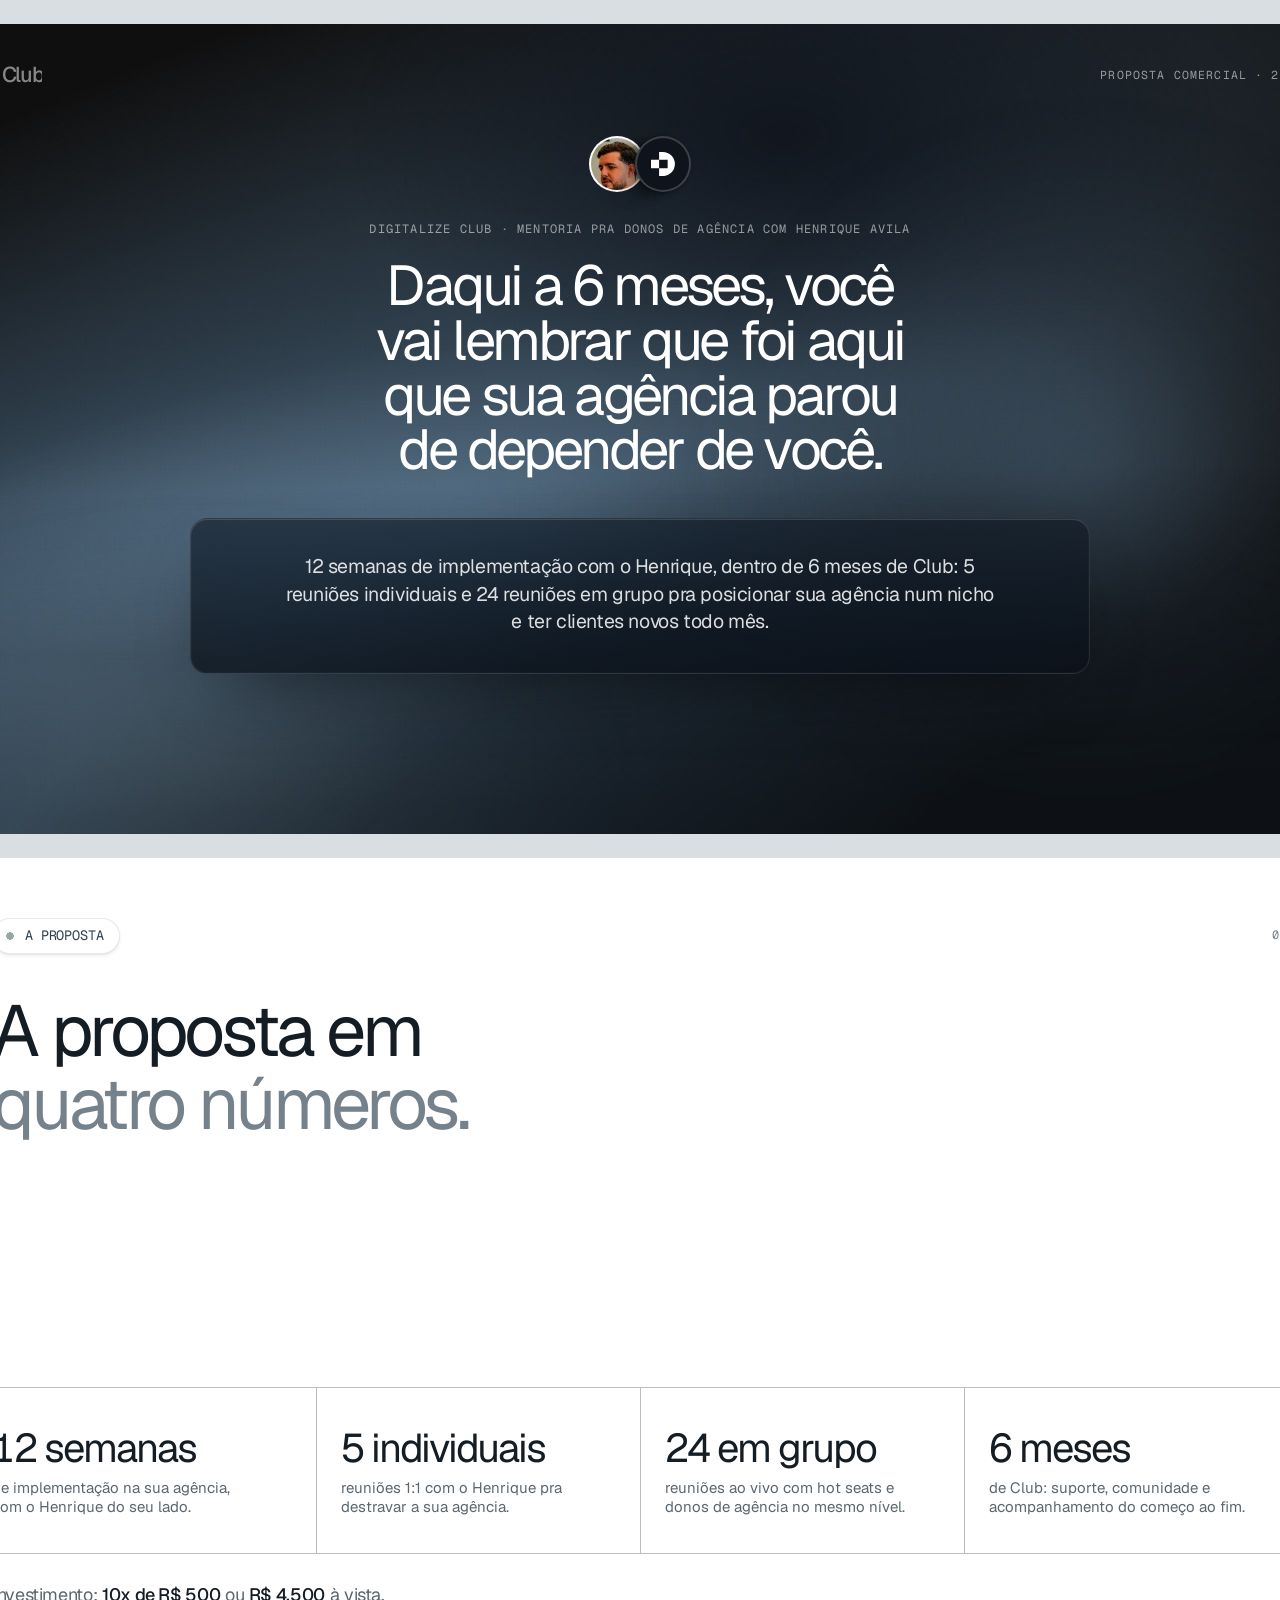
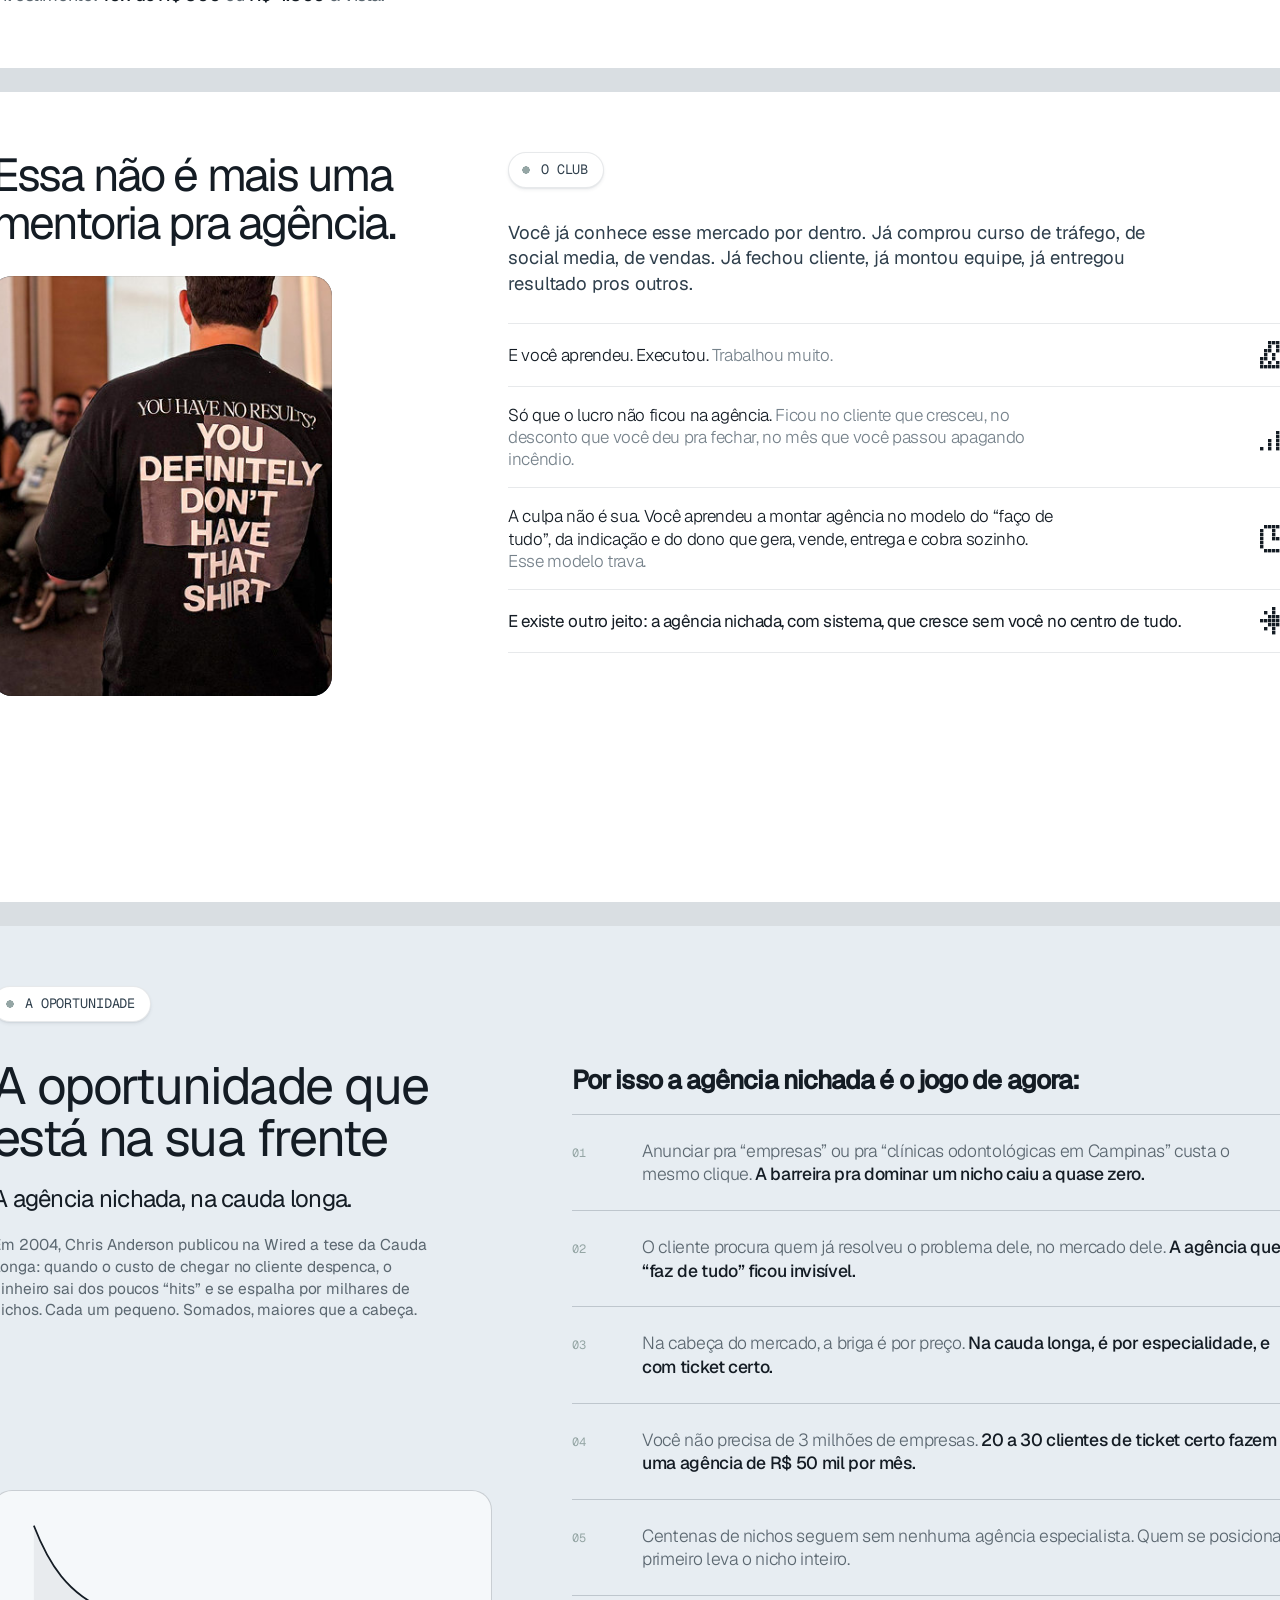
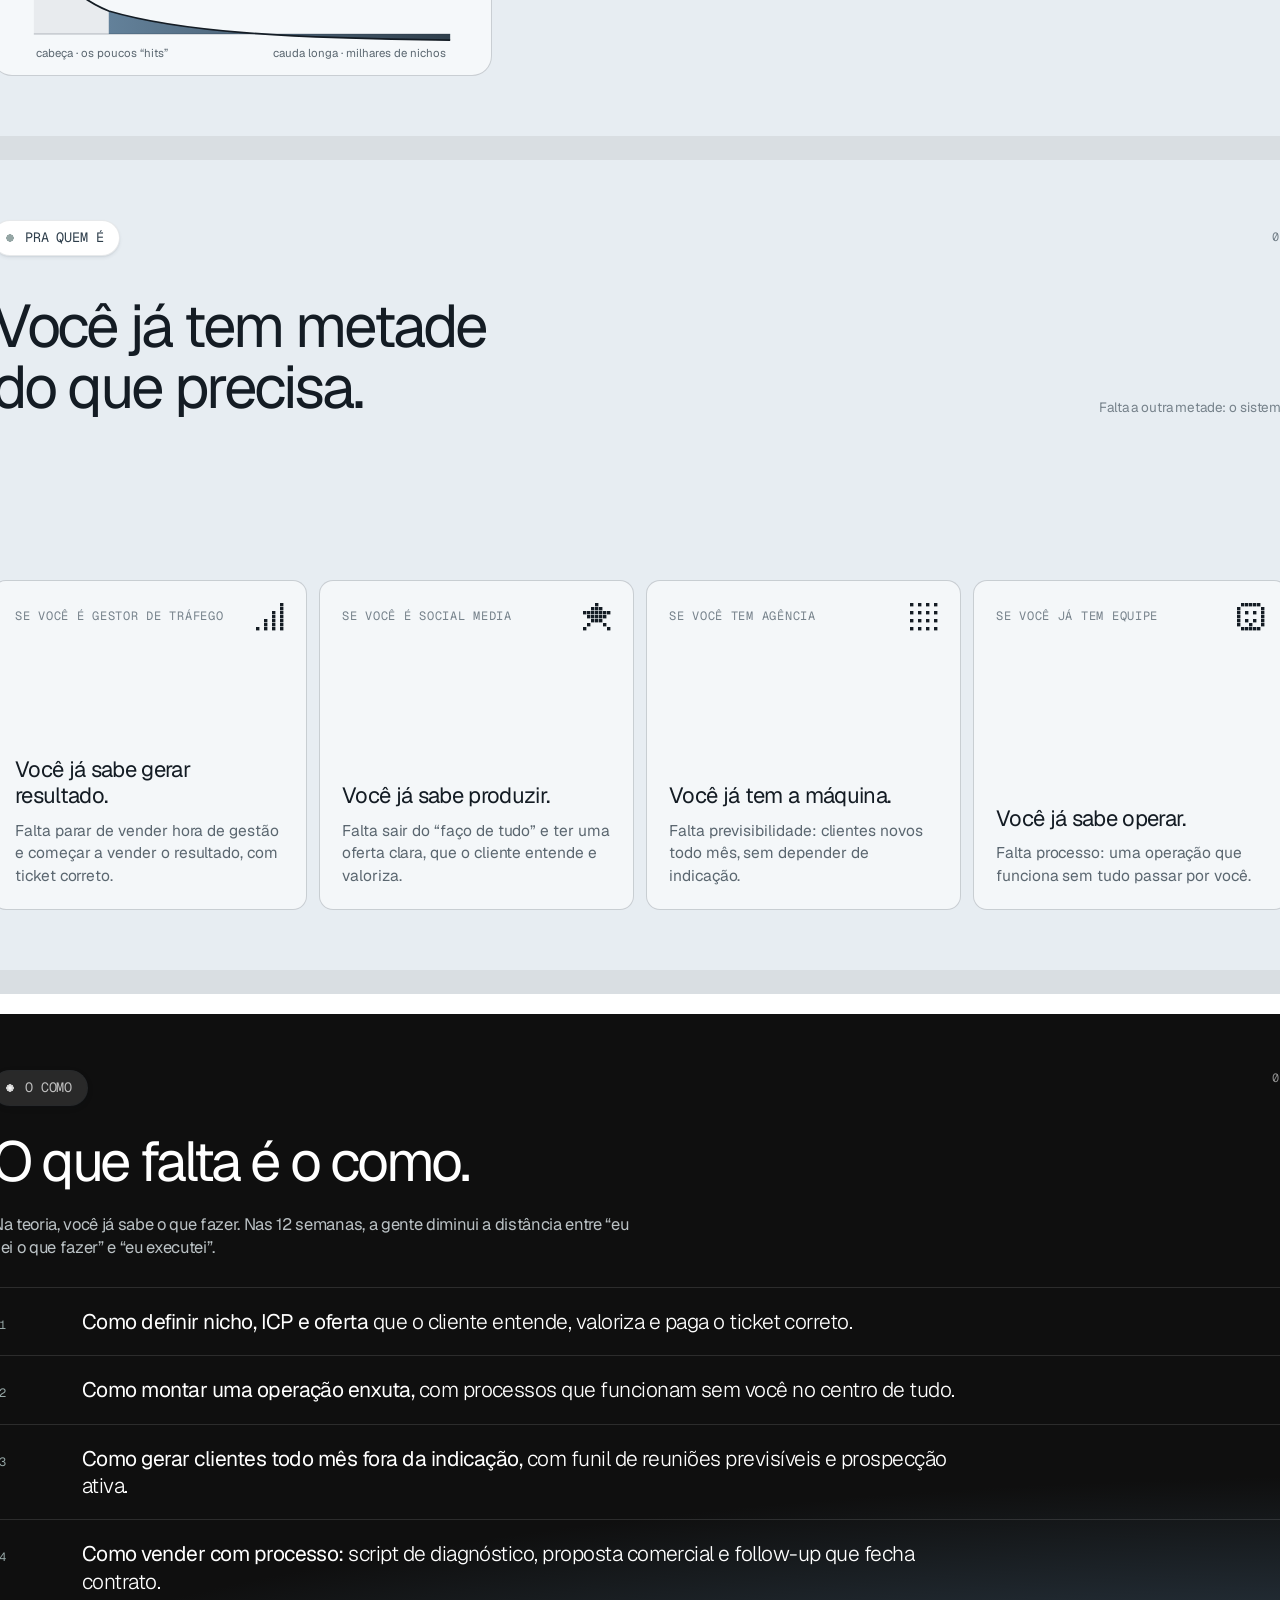
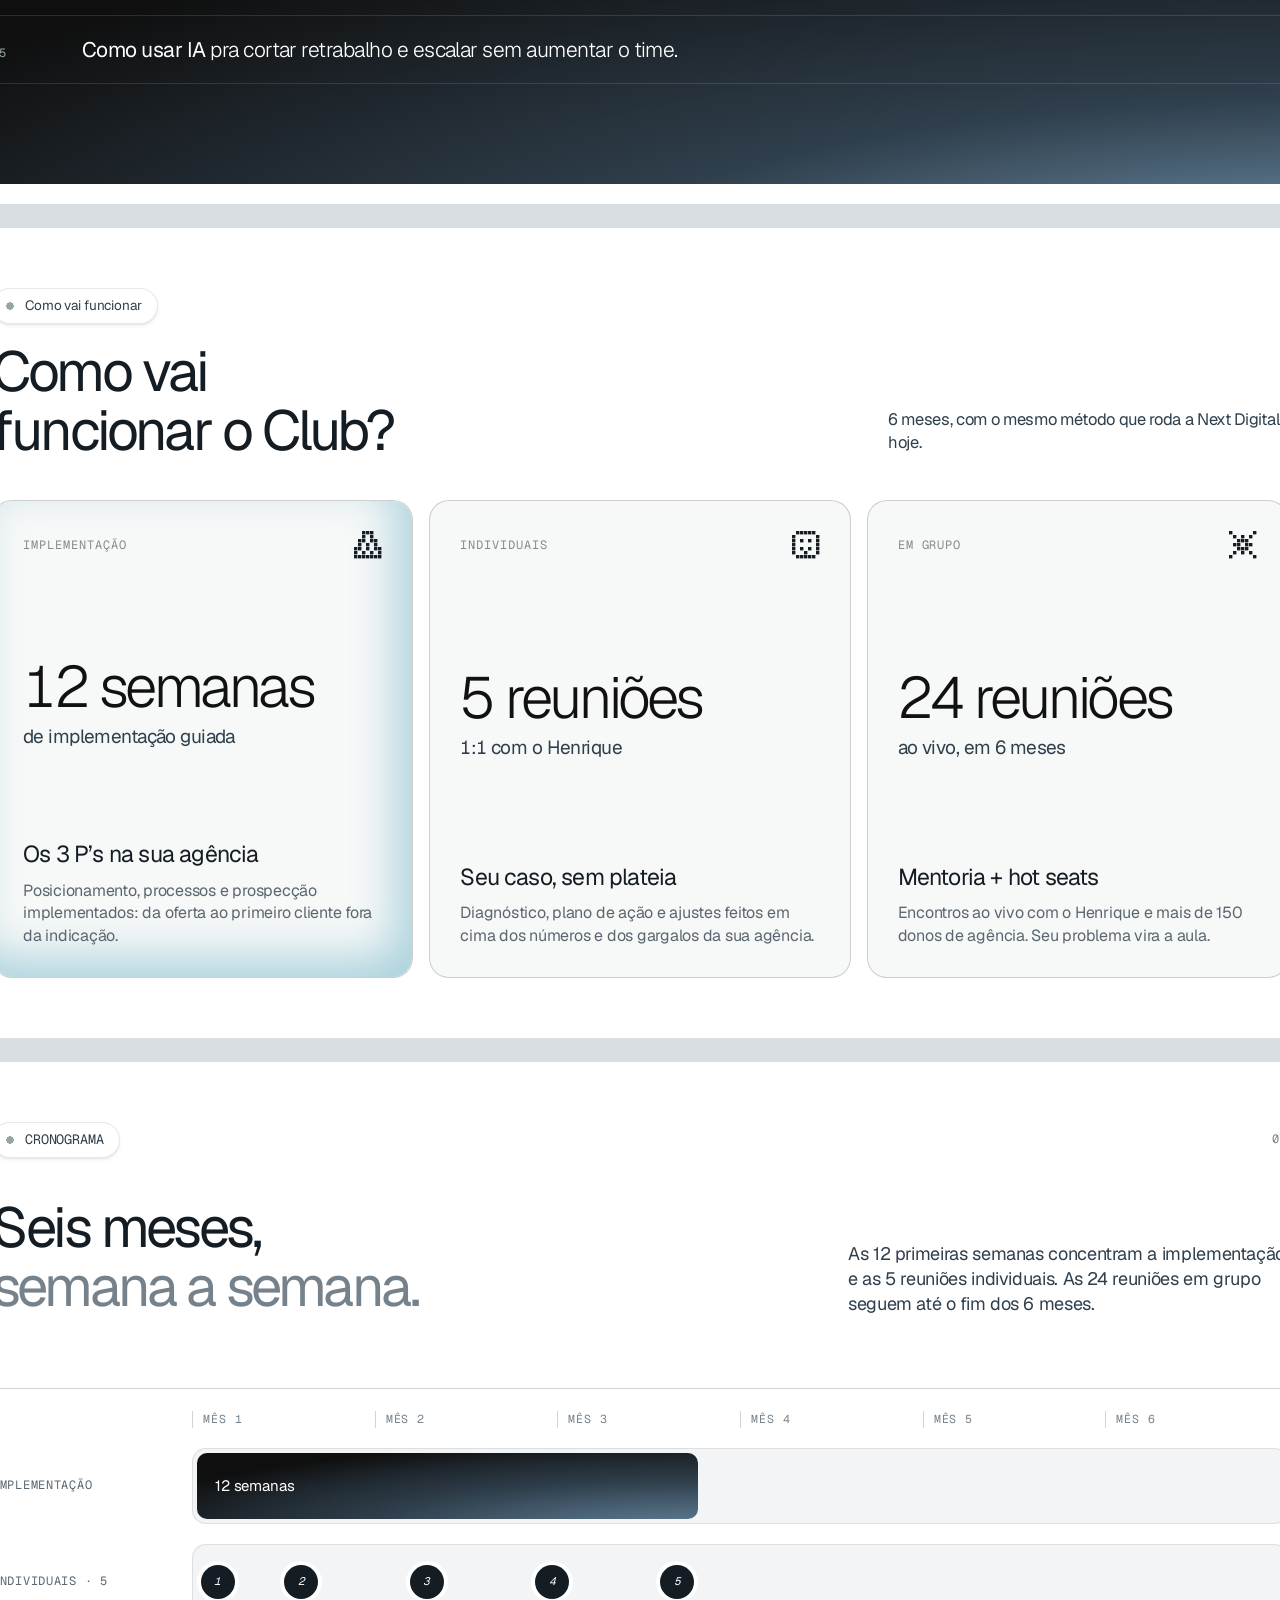
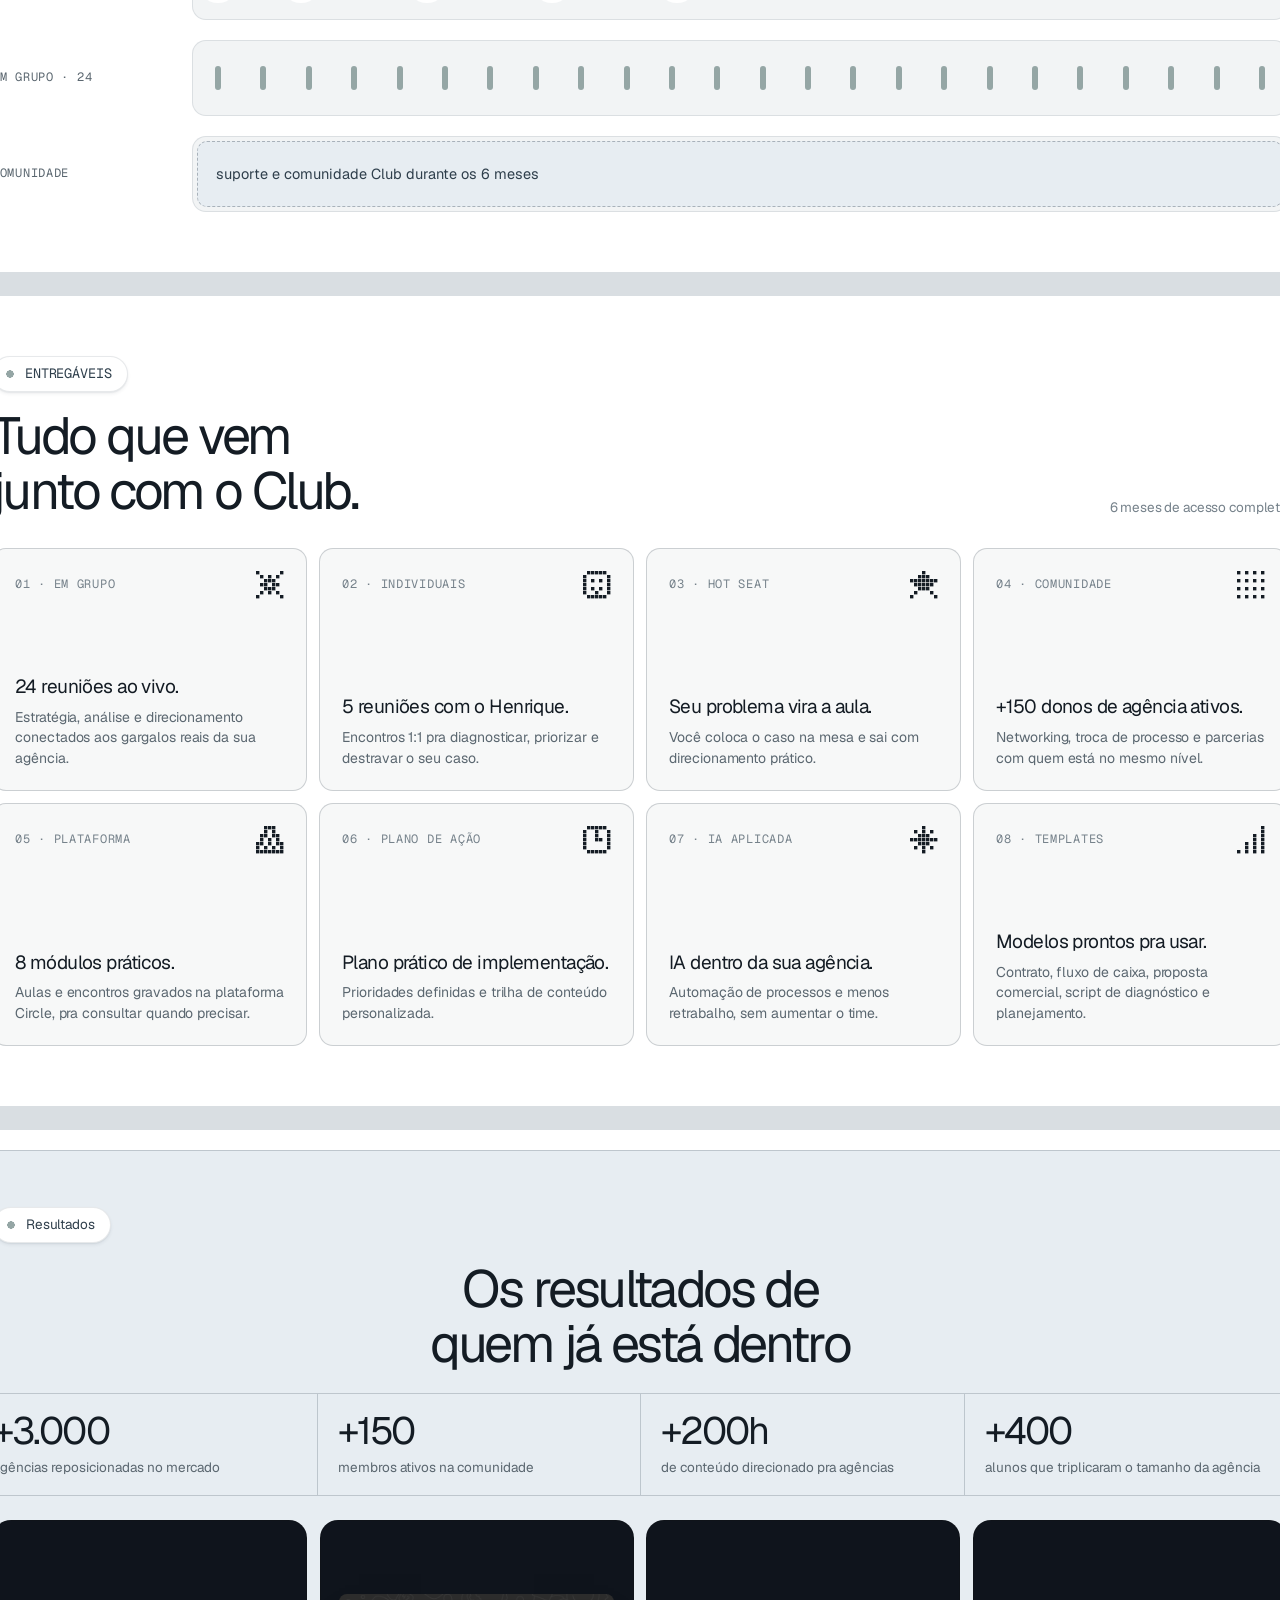
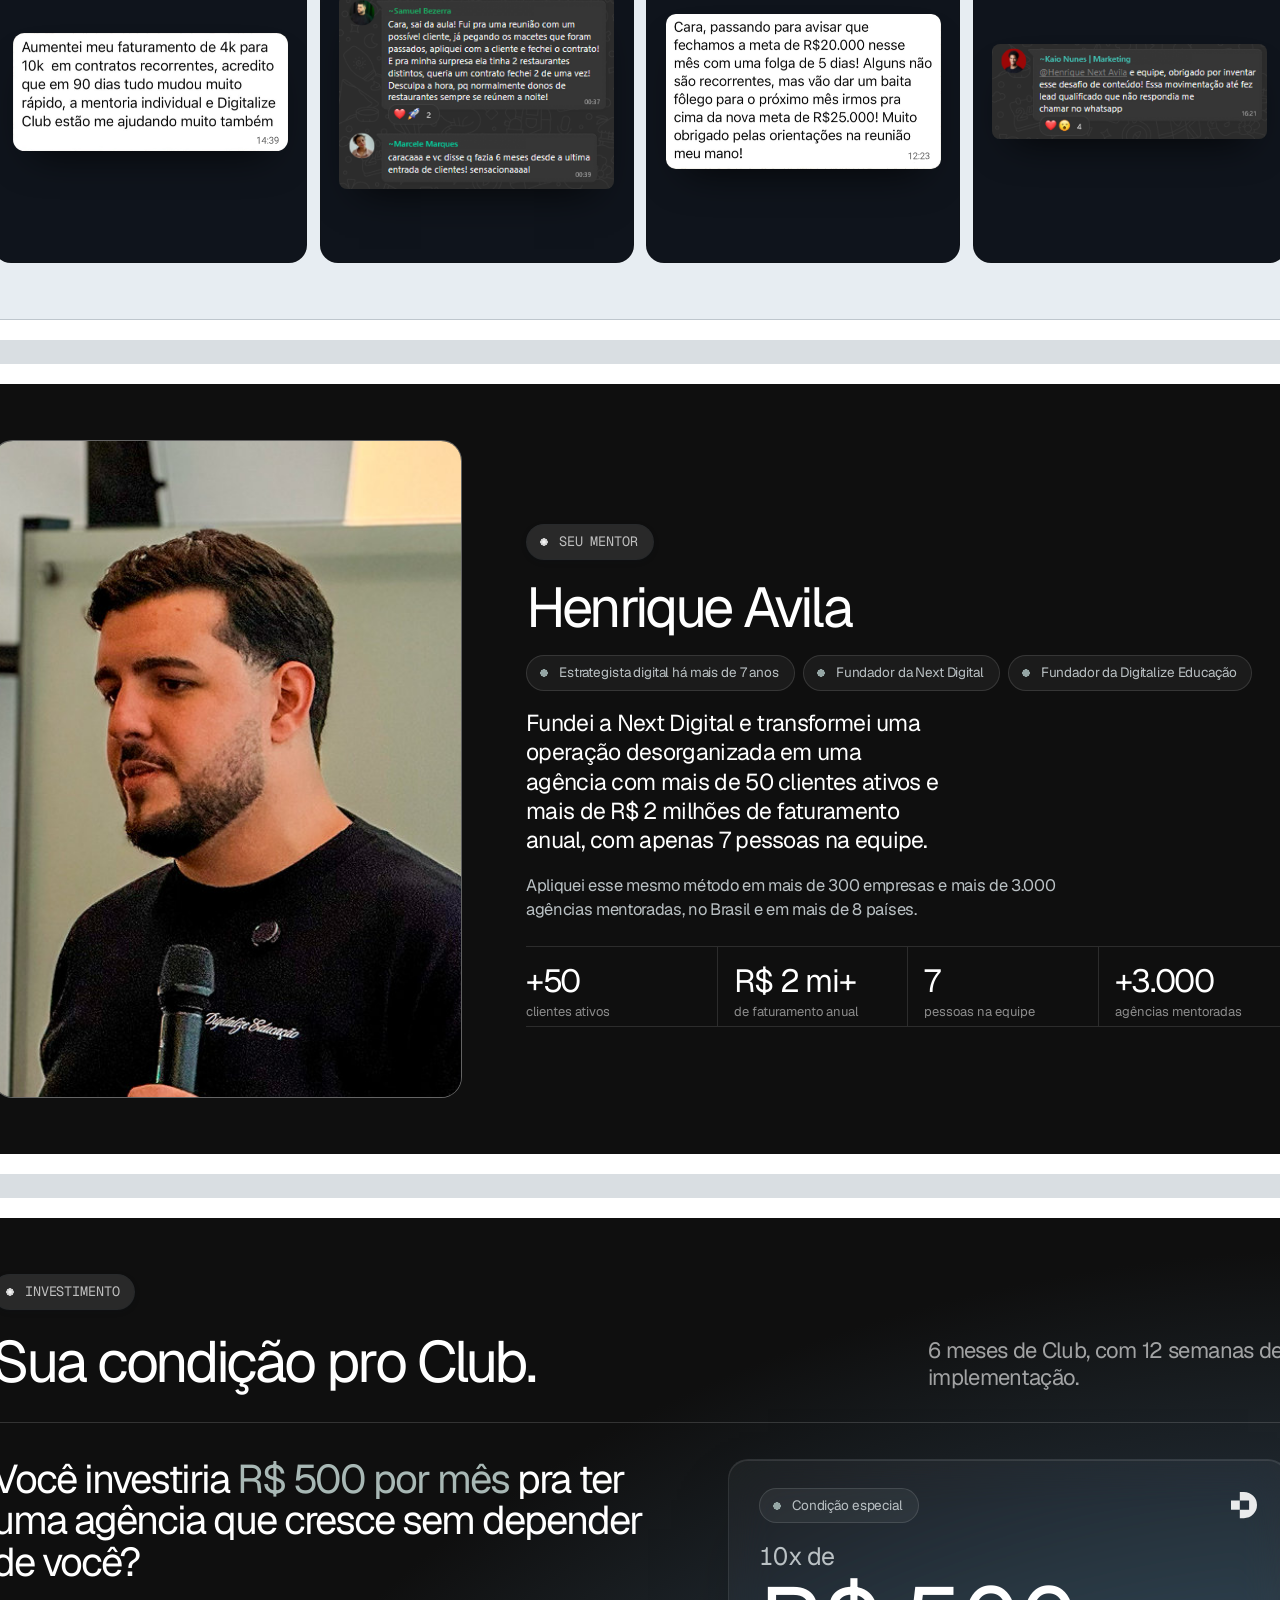
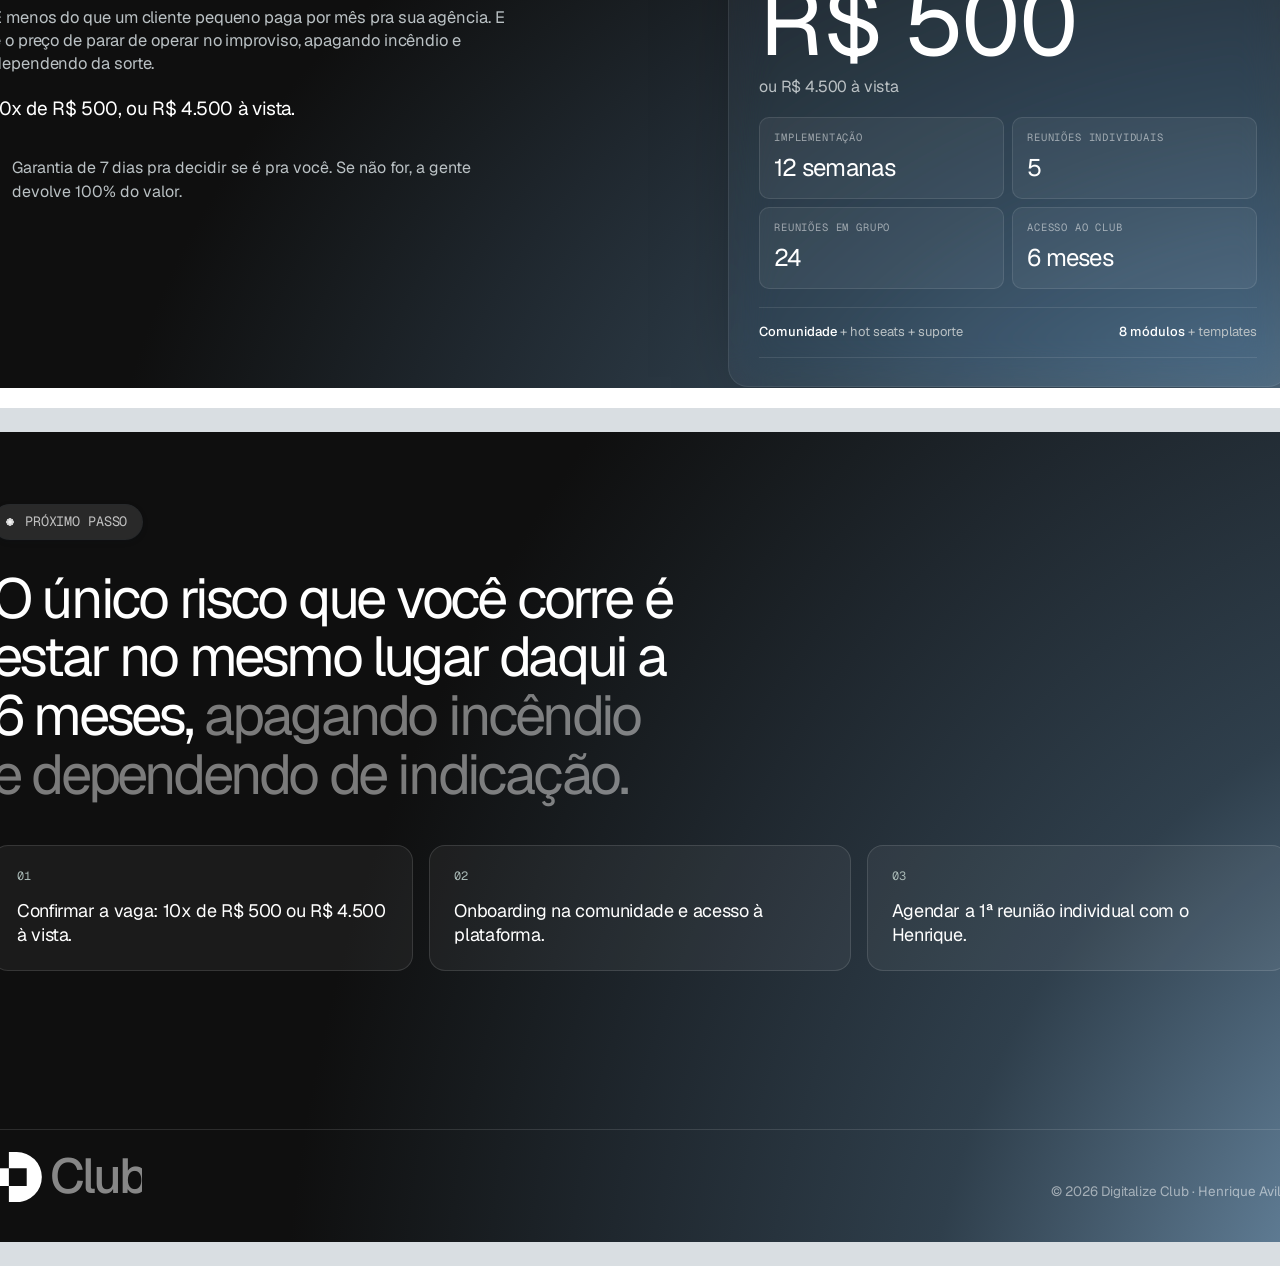
==== commit 1f4afa10: "Proposta Club: volta às promessas originais com tese da cauda longa Mantém a proposta anterior e tro" ====
--- a/proposta-club-bs/index.html
+++ b/proposta-club-bs/index.html
@@ -1150,6 +1150,9 @@
 /* fechamento */
 .closing-s .cl-lead{font-size:20px;letter-spacing:-.02em;color:var(--d2)}
 .sl.ev .grid{align-items:stretch}
+.lt-mini{margin-top:auto;padding:18px 20px 10px;border-radius:20px;background:rgba(255,255,255,.6);border:1px solid var(--line3)}
+.lt-mini svg{width:100%;height:auto}
+.lt-mini .lm{fill:var(--t3);font:400 11px var(--font)}
 
 </style></head>
 <body class="loaded">
@@ -1159,10 +1162,10 @@
   <div class="cv-top"><svg class="logo-h" aria-hidden="true" viewBox="0 0 2330 780" fill="currentColor" xmlns="http://www.w3.org/2000/svg"><path d="M0 253H262V528H0Z"/><path fill-rule="evenodd" d="M262 0H384A390 390 0 0 1 384 780H262Z M262 253H539V528H262Z"/><text x="905" y="642" font-family="Geist, Helvetica Neue, Arial, sans-serif" font-weight="500" font-size="760" letter-spacing="-38" opacity=".5">Club</text></svg><span class="mono">Proposta comercial · 2026</span></div>
   <div class="cv-in">
     <div class="avatars"><span class="av"><img src="assets/img/henrique-av.png" alt="Henrique Avila"></span><span class="av av-mark"><svg class="logo-sym" aria-hidden="true" viewBox="0 0 774 780" fill="currentColor" xmlns="http://www.w3.org/2000/svg"><path d="M0 253H262V528H0Z"/><path fill-rule="evenodd" d="M262 0H384A390 390 0 0 1 384 780H262Z M262 253H539V528H262Z"/></svg></span></div>
-    <p class="hero-kicker">Digitalize Club · a tese da cauda longa pra donos de agência</p>
-    <h1 class="hero-title">Quem se posiciona primeiro leva o nicho inteiro. <span class="dim">E não tem sido você.</span></h1>
+    <p class="hero-kicker">Digitalize Club · mentoria pra donos de agência com Henrique Avila</p>
+    <h1 class="hero-title">Daqui a 6 meses, você vai lembrar que foi aqui que sua agência parou de depender de você.</h1>
     <div class="hero-card">
-      <p class="lead">Enquanto sua agência disputa o mesmo cliente com outras mil que “fazem de tudo”, centenas de nichos seguem sem nenhuma agência especialista. Em 12 semanas, com o Henrique Avila, a gente posiciona a sua na cauda longa: nicho, oferta, funil, vendas e processo.</p>
+      <p class="lead">12 semanas de implementação com o Henrique, dentro de 6 meses de Club: 5 reuniões individuais e 24 reuniões em grupo pra posicionar sua agência num nicho e ter clientes novos todo mês.</p>
     </div>
   </div>
 </section>
@@ -1170,187 +1173,145 @@
 <!-- 02 — A PROPOSTA EM NÚMEROS -->
 <section class="sl light" id="p02">
   <div class="sl-head"><span class="pill mono"><i></i>A proposta</span><span class="pg">02</span></div>
-  <h2 class="t64 big">Do nicho ao contrato assinado, <span class="cl">em quatro números.</span></h2>
+  <h2 class="t64 big">A proposta em <span class="cl">quatro números.</span></h2>
   <div class="strip"><div class="row">
-    <div class="cell"><div class="t33">12 semanas</div><div class="l">de implementação guiada, do nicho ao contrato assinado.</div></div>
-    <div class="cell"><div class="t33">5 individuais</div><div class="l">reuniões 1:1 com o Henrique, com a sua agência na mesa.</div></div>
-    <div class="cell"><div class="t33">24 em grupo</div><div class="l">reuniões ao vivo com hotseats e donos de agência executando junto.</div></div>
-    <div class="cell"><div class="t33">6 meses</div><div class="l">de Club: comunidade, suporte e acompanhamento do começo ao fim.</div></div>
+    <div class="cell"><div class="t33">12 semanas</div><div class="l">de implementação na sua agência, com o Henrique do seu lado.</div></div>
+    <div class="cell"><div class="t33">5 individuais</div><div class="l">reuniões 1:1 com o Henrique pra destravar a sua agência.</div></div>
+    <div class="cell"><div class="t33">24 em grupo</div><div class="l">reuniões ao vivo com hot seats e donos de agência no mesmo nível.</div></div>
+    <div class="cell"><div class="t33">6 meses</div><div class="l">de Club: suporte, comunidade e acompanhamento do começo ao fim.</div></div>
   </div></div>
   <p class="foot-note">Investimento: <b>10x de R$ 500</b> ou <b>R$ 4.500</b> à vista.</p>
 </section>
 
-<!-- 03 — A TESE -->
+<!-- 03 — ESSA NÃO É MAIS UMA MENTORIA -->
 <section class="sl light intro" id="p03">
   <div class="grid">
     <div class="left">
-      <h2 class="t64">Em 2004, alguém já tinha previsto o destino das agências.</h2>
-      <div class="frame lt-frame">
-        <svg viewBox="0 0 340 420" class="lt-svg" aria-label="Curva da cauda longa: poucos hits na cabeça, milhares de nichos na cauda">
-          <defs><linearGradient id="ltg" x1="0" y1="0" x2="1" y2="0"><stop offset="0" stop-color="#63819A"/><stop offset="1" stop-color="#2F3F4C"/></linearGradient></defs>
-          <g stroke="rgba(255,255,255,.08)"><path d="M28 60H316M28 130H316M28 200H316M28 270H316"/></g>
-          <path d="M28 340V44C46 120 66 196 98 246C140 300 200 322 316 330V340Z" fill="rgba(255,255,255,.06)"/>
-          <path d="M98 340V246C140 300 200 322 316 330V340Z" fill="url(#ltg)" opacity=".9"/>
-          <path d="M28 44C46 120 66 196 98 246C140 300 200 322 316 330" fill="none" stroke="#fff" stroke-width="1.6"/>
-          <path d="M98 238V352" stroke="rgba(255,255,255,.5)" stroke-dasharray="3 4"/>
-          <path d="M28 340H316" stroke="rgba(255,255,255,.35)"/>
-          <text x="34" y="372" class="lt-k">cabeça</text>
-          <text x="34" y="388" class="lt-s">os poucos “hits”</text>
-          <text x="196" y="372" class="lt-k">cauda longa</text>
-          <text x="196" y="388" class="lt-s">milhares de nichos</text>
-          <text x="28" y="30" class="lt-m">CHRIS ANDERSON · WIRED · 2004</text>
-        </svg>
-      </div>
+      <h2 class="t64">Essa não é mais uma mentoria pra agência.</h2>
+      <div class="frame"><img src="assets/img/club-evento.jpg" alt="Henrique Avila em encontro do Digitalize Club"></div>
     </div>
     <div class="right">
-      <span class="pill mono"><i></i>A tese</span>
-      <p class="lead">Chris Anderson chamou de Cauda Longa: quando o custo de chegar no cliente despenca, o dinheiro sai dos poucos “hits” e se espalha por milhares de nichos. Cada um pequeno. Somados, maiores que a cabeça.</p>
+      <span class="pill mono"><i></i>O Club</span>
+      <p class="lead">Você já conhece esse mercado por dentro. Já comprou curso de tráfego, de social media, de vendas. Já fechou cliente, já montou equipe, já entregou resultado pros outros.</p>
       <div class="list">
-        <div class="item"><p>A Amazon provou isso com livros. A Netflix, com filmes. O Spotify, com música. <span class="cl">Hoje é só olhar em volta.</span></p><svg class="pix" data-pix="grid"></svg></div>
-        <div class="item"><p>Anunciar pra “empresas” ou pra “clínicas odontológicas em Campinas” custa o mesmo clique. <span class="cl">A barreira pra dominar um nicho caiu a quase zero.</span></p><svg class="pix" data-pix="spark"></svg></div>
-        <div class="item"><p>Mesmo assim, 83,6% das agências brasileiras só conseguem cliente novo por indicação. <span class="cl">Fonte: Panorama das Agências Digitais, mLabs.</span></p><svg class="pix" data-pix="bars"></svg></div>
-        <div class="item last"><p>E você continua tentando vender “marketing digital” pra qualquer empresa que aparecer.</p><svg class="pix" data-pix="face"></svg></div>
+        <div class="item"><p>E você aprendeu. Executou. <span class="cl">Trabalhou muito.</span></p><svg class="pix" data-pix="build"></svg></div>
+        <div class="item"><p>Só que o lucro não ficou na agência. <span class="cl">Ficou no cliente que cresceu, no desconto que você deu pra fechar, no mês que você passou apagando incêndio.</span></p><svg class="pix" data-pix="bars"></svg></div>
+        <div class="item"><p>A culpa não é sua. Você aprendeu a montar agência no modelo do “faço de tudo”, da indicação e do dono que gera, vende, entrega e cobra sozinho. <span class="cl">Esse modelo trava.</span></p><svg class="pix" data-pix="clock"></svg></div>
+        <div class="item last"><p>E existe outro jeito: a agência nichada, com sistema, que cresce sem você no centro de tudo.</p><svg class="pix" data-pix="spark"></svg></div>
       </div>
     </div>
   </div>
 </section>
 
-<!-- 04 — O QUE MUDOU -->
+<!-- 04 — A OPORTUNIDADE (TESE: CAUDA LONGA) -->
 <section class="sl mist ev" id="p04">
   <div class="grid">
     <div class="lcol">
-      <span class="pill mono"><i></i>O que mudou</span>
-      <h2 class="t64">O que mudou e ninguém te contou direito.</h2>
-      <p class="sub">Olha como o seu próprio cliente compra hoje.</p>
-      <p class="body">Ele não contrata “uma agência”. Ele procura quem já resolveu o problema dele, no mercado dele. Busca no Google, fuça o Instagram, pede referência no grupo do setor. Se você parece com todas as outras, entra na planilha de cotação, e perde no preço.</p>
-      <div class="ia">
-        <h3 class="t40">Indicação é sorte com outro nome.</h3>
-        <p class="body">Das últimas 5 propostas que sua agência fechou, 3 só aconteceram porque alguém lembrou de você. As outras 2, você nem sabe de onde vieram.</p>
+      <span class="pill mono"><i></i>A oportunidade</span>
+      <h2 class="t64">A oportunidade que está na sua frente</h2>
+      <p class="sub">A agência nichada, na cauda longa.</p>
+      <p class="body">Em 2004, Chris Anderson publicou na Wired a tese da Cauda Longa: quando o custo de chegar no cliente despenca, o dinheiro sai dos poucos “hits” e se espalha por milhares de nichos. Cada um pequeno. Somados, maiores que a cabeça.</p>
+      <div class="lt-mini">
+        <svg viewBox="0 0 440 150" role="img" aria-label="Curva da cauda longa">
+          <defs><linearGradient id="ltg2" x1="0" y1="0" x2="1" y2="0"><stop offset="0" stop-color="#63819A"/><stop offset="1" stop-color="#2F3F4C"/></linearGradient></defs>
+          <path d="M20 120V16C34 52 52 82 92 98C160 118 260 124 420 126V120Z" fill="rgba(27,43,59,.06)"/>
+          <path d="M92 120V98C160 118 260 124 420 126V120Z" fill="url(#ltg2)"/>
+          <path d="M20 16C34 52 52 82 92 98C160 118 260 124 420 126" fill="none" stroke="#141C24" stroke-width="1.6"/>
+          <path d="M20 120H420" stroke="rgba(27,43,59,.3)"/>
+          <text x="22" y="142" class="lm">cabeça · os poucos “hits”</text><text x="250" y="142" class="lm">cauda longa · milhares de nichos</text>
+        </svg>
       </div>
     </div>
     <div class="rcol">
+      <h3 class="porisso">Por isso a agência nichada é o jogo de agora:</h3>
       <div class="nlist">
-        <div class="nrow"><span class="ix">01</span><p class="tx"><b>Se o cliente passou a procurar especialista, a agência generalista ficou invisível.</b> “Faço de tudo” não deixa claro quem compra, por quê, nem quanto vale.</p></div>
-        <div class="nrow"><span class="ix">02</span><p class="tx"><b>Na cabeça do mercado, a briga é por preço.</b> Mil agências oferecendo tráfego e social media pra “qualquer negócio”. Ganha quem cobra menos.</p></div>
-        <div class="nrow"><span class="ix">03</span><p class="tx"><b>Na cauda longa, a briga é por especialidade.</b> A agência que só atende clínica de estética, contabilidade ou empresa de SST vira referência em meses, e cobra o ticket certo.</p></div>
-        <div class="nrow"><span class="ix">04</span><p class="tx"><b>Indicação é ótima, mas não é canal de aquisição.</b> É loteria. E loteria não paga folha no fim do mês.</p></div>
+        <div class="nrow"><span class="ix">01</span><p class="tx">Anunciar pra “empresas” ou pra “clínicas odontológicas em Campinas” custa o mesmo clique. <b>A barreira pra dominar um nicho caiu a quase zero.</b></p></div>
+        <div class="nrow"><span class="ix">02</span><p class="tx">O cliente procura quem já resolveu o problema dele, no mercado dele. <b>A agência que “faz de tudo” ficou invisível.</b></p></div>
+        <div class="nrow"><span class="ix">03</span><p class="tx">Na cabeça do mercado, a briga é por preço. <b>Na cauda longa, é por especialidade, e com ticket certo.</b></p></div>
+        <div class="nrow"><span class="ix">04</span><p class="tx">Você não precisa de 3 milhões de empresas. <b>20 a 30 clientes de ticket certo fazem uma agência de R$ 50 mil por mês.</b></p></div>
+        <div class="nrow"><span class="ix">05</span><p class="tx">Centenas de nichos seguem sem nenhuma agência especialista. Quem se posiciona primeiro leva o nicho inteiro.</p></div>
       </div>
     </div>
   </div>
 </section>
 
-<!-- 05 — A PIRÂMIDE -->
-<section class="sl framed" id="p05">
-  <div class="panel on-ink pyr-p">
-    <div class="band-head"><div><span class="pill dk mono"><i></i>A pirâmide</span><h2 class="t56">A pirâmide virou de cabeça pra baixo.</h2></div><span class="pg dk">05</span></div>
-    <div class="pyr2">
-      <div class="pcol">
-        <span class="mono pl">Na era da indicação</span>
-        <svg viewBox="0 0 300 220" class="pyr-svg">
-          <polygon points="150,10 196,80 104,80" class="lv"/><polygon points="104,80 196,80 242,150 58,150" class="lv"/><polygon points="58,150 242,150 288,214 12,214" class="lv on"/>
-          <text x="150" y="60" class="pt">3º nicho</text><text x="150" y="122" class="pt">2º preço</text><text x="150" y="190" class="pt dk">1º serviço</text>
-        </svg>
-        <p class="body">Se você sabia rodar tráfego e cobrava um preço justo, o nicho era detalhe. “Atendo de padaria a construtora” soava como vantagem.</p>
-      </div>
-      <div class="arrow"><svg viewBox="0 0 40 40"><path d="M6 20h26M22 10l10 10-10 10" fill="none" stroke="currentColor" stroke-width="1.6"/></svg></div>
-      <div class="pcol">
-        <span class="mono pl on">Hoje</span>
-        <svg viewBox="0 0 300 220" class="pyr-svg">
-          <polygon points="12,6 288,6 242,70 58,70" class="lv on"/><polygon points="58,70 242,70 196,140 104,140" class="lv"/><polygon points="104,140 196,140 150,214" class="lv"/>
-          <text x="150" y="46" class="pt dk">1º nicho</text><text x="150" y="112" class="pt">2º oferta</text><text x="150" y="168" class="pt">3º serviço</text>
-        </svg>
-        <p class="body">Quem decide o jogo é o nicho. Ganha quem posiciona primeiro uma oferta clara em cima de um nicho mal atendido. Tráfego, social e site viraram o meio.</p>
-      </div>
+<!-- 05 — METADE -->
+<section class="sl mist metade" id="p05">
+  <div class="sl-head"><span class="pill mono"><i></i>Pra quem é</span><span class="pg">05</span></div>
+  <div class="sub-h"><h2 class="t64">Você já tem metade do que precisa.</h2><span class="kick">Falta a outra metade: o sistema</span></div>
+  <div class="g4">
+    <div class="box"><div class="top"><span class="mono">Se você é gestor de tráfego</span><svg class="pix" data-pix="bars"></svg></div><h4>Você já sabe gerar resultado.</h4><p class="small">Falta parar de vender hora de gestão e começar a vender o resultado, com ticket correto.</p></div>
+    <div class="box"><div class="top"><span class="mono">Se você é social media</span><svg class="pix" data-pix="star"></svg></div><h4>Você já sabe produzir.</h4><p class="small">Falta sair do “faço de tudo” e ter uma oferta clara, que o cliente entende e valoriza.</p></div>
+    <div class="box"><div class="top"><span class="mono">Se você tem agência</span><svg class="pix" data-pix="grid"></svg></div><h4>Você já tem a máquina.</h4><p class="small">Falta previsibilidade: clientes novos todo mês, sem depender de indicação.</p></div>
+    <div class="box"><div class="top"><span class="mono">Se você já tem equipe</span><svg class="pix" data-pix="face"></svg></div><h4>Você já sabe operar.</h4><p class="small">Falta processo: uma operação que funciona sem tudo passar por você.</p></div>
+  </div>
+</section>
+
+<!-- 06 — O COMO -->
+<section class="sl framed" id="p06">
+  <div class="panel on-ink como-p">
+    <div class="band-head"><div><span class="pill dk mono"><i></i>O como</span><h2 class="t56">O que falta é o como.</h2></div><span class="pg dk">06</span></div>
+    <p class="lead">Na teoria, você já sabe o que fazer. Nas 12 semanas, a gente diminui a distância entre “eu sei o que fazer” e “eu executei”.</p>
+    <div class="nlist">
+      <div class="nrow"><span class="ix">01</span><p class="tx"><b>Como definir nicho, ICP e oferta</b> que o cliente entende, valoriza e paga o ticket correto.</p></div>
+      <div class="nrow"><span class="ix">02</span><p class="tx"><b>Como montar uma operação enxuta,</b> com processos que funcionam sem você no centro de tudo.</p></div>
+      <div class="nrow"><span class="ix">03</span><p class="tx"><b>Como gerar clientes todo mês fora da indicação,</b> com funil de reuniões previsíveis e prospecção ativa.</p></div>
+      <div class="nrow"><span class="ix">04</span><p class="tx"><b>Como vender com processo:</b> script de diagnóstico, proposta comercial e follow-up que fecha contrato.</p></div>
+      <div class="nrow"><span class="ix">05</span><p class="tx"><b>Como usar IA</b> pra cortar retrabalho e escalar sem aumentar o time.</p></div>
     </div>
   </div>
 </section>
 
-<!-- 06 — MEDO DE NICHAR -->
-<section class="sl mist medo" id="p06">
-  <div class="sl-head"><span class="pill mono"><i></i>Onde você se sabota</span><span class="pg">06</span></div>
-  <div class="mg">
-    <div class="ml">
-      <h2 class="t64">Você vai dominar um nicho que ninguém atende direito. <span class="cl">Esquece o tamanho dele.</span></h2>
-      <div class="calc">
-        <div><span class="mono">Meta</span><b>R$ 50 mil</b><small>por mês de faturamento</small></div>
-        <div class="eq">=</div>
-        <div><span class="mono">Você precisa de</span><b>20 a 30</b><small>clientes de ticket certo</small></div>
-      </div>
-      <p class="body">Não de 3 milhões de empresas. Existem dezenas de nichos assim no seu raio de alcance agora. Você só nunca olhou pra eles porque estava ocupado tentando vender pra todo mundo.</p>
-    </div>
-    <div class="g2b">
-      <div class="box"><div class="top"><span class="mono">Medo 01</span><svg class="pix" data-pix="face"></svg></div><h4>“Vou perder cliente.”</h4><p class="small">Você troca clientes de qualquer segmento por clientes que te escolhem pelo que você é.</p></div>
-      <div class="box"><div class="top"><span class="mono">Medo 02</span><svg class="pix" data-pix="grid"></svg></div><h4>“O nicho é pequeno demais.”</h4><p class="small">Pra 20 ou 30 clientes de ticket certo, quase nenhum nicho é pequeno demais.</p></div>
-      <div class="box"><div class="top"><span class="mono">Medo 03</span><svg class="pix" data-pix="clock"></svg></div><h4>“Vou ficar preso.”</h4><p class="small">O score de qualificação valida o nicho com o funil antes de você virar a agência inteira.</p></div>
-      <div class="box"><div class="top"><span class="mono">Medo 04</span><svg class="pix" data-pix="build"></svg></div><h4>“E se aparecer uma construtora?”</h4><p class="small">Saber pra quem dizer não é o que faz o nicho certo dizer sim.</p></div>
-    </div>
+<!-- 07 — COMO VAI FUNCIONAR -->
+<section class="sl light funciona" id="p07">
+  <div class="head">
+    <div><span class="pill"><i></i>Como vai funcionar</span><h2 class="t56">Como vai funcionar o Club?</h2></div>
+    <p class="lead">6 meses, com o mesmo método que roda a Next Digital hoje.</p>
+  </div>
+  <div class="g3">
+    <article class="fcard glow"><div class="lb"><span>Implementação</span><svg class="pix" data-pix="build"></svg></div><div class="n">12 semanas<small>de implementação guiada</small></div><h3>Os 3 P’s na sua agência</h3><p>Posicionamento, processos e prospecção implementados: da oferta ao primeiro cliente fora da indicação.</p></article>
+    <article class="fcard"><div class="lb"><span>Individuais</span><svg class="pix" data-pix="face"></svg></div><div class="n">5 reuniões<small>1:1 com o Henrique</small></div><h3>Seu caso, sem plateia</h3><p>Diagnóstico, plano de ação e ajustes feitos em cima dos números e dos gargalos da sua agência.</p></article>
+    <article class="fcard"><div class="lb"><span>Em grupo</span><svg class="pix" data-pix="live"></svg></div><div class="n">24 reuniões<small>ao vivo, em 6 meses</small></div><h3>Mentoria + hot seats</h3><p>Encontros ao vivo com o Henrique e mais de 150 donos de agência. Seu problema vira a aula.</p></article>
   </div>
 </section>
 
-<!-- 07 — GTM -->
-<section class="sl framed" id="p07">
-  <div class="panel on-ink como-p">
-    <div class="band-head"><div><span class="pill dk mono"><i></i>Go-to-market</span><h2 class="t56">O maior problema da sua agência não é marketing.</h2></div><span class="pg dk">07</span></div>
-    <div class="nlist">
-      <div class="nrow"><span class="ix">01</span><p class="tx"><b>Mais um curso de tráfego não vai resolver.</b> Você já sabe entregar. O problema nunca foi técnica.</p></div>
-      <div class="nrow"><span class="ix">02</span><p class="tx"><b>60% das agências fecham antes de 5 anos</b> (Sebrae). E a maioria não fecha porque o caixa zerou.</p></div>
-      <div class="nrow"><span class="ix">03</span><p class="tx"><b>Fecha faturando R$ 8, 10, 15 mil por mês,</b> com o dono virando o funil inteiro sozinho: gera, vende, entrega, cobra.</p></div>
-      <div class="nrow"><span class="ix">04</span><p class="tx"><b>É falta de GTM pra alavancar receita:</b> nicho, oferta por segmento, funil de reuniões, processo comercial e operação.</p></div>
-      <div class="nrow"><span class="ix">05</span><p class="tx"><b>Num mercado onde quem se posiciona primeiro leva o nicho,</b> sistema é tudo que você precisa.</p></div>
-    </div>
-  </div>
-</section>
-
-<!-- 08 — O QUE VAI SER IMPLEMENTADO -->
-<section class="sl light entregas" id="p08">
-  <div class="sub-h"><div><span class="pill mono"><i></i>Implementação</span><h2 class="t56">O que vai ser implementado na sua agência.</h2></div><span class="kick">8 frentes · 12 semanas · 6 meses de Club</span></div>
-  <div class="g4">
-    <div class="box"><div class="top"><span class="mono">01 · Nicho</span><svg class="pix" data-pix="star"></svg></div><h4>Seu nicho na cauda longa.</h4><p class="small">Score de qualificação por faturamento, urgência e maturidade comercial. Você sabe onde jogar, e pra quem dizer não.</p></div>
-    <div class="box"><div class="top"><span class="mono">02 · Oferta</span><svg class="pix" data-pix="build"></svg></div><h4>Esteira de produtos.</h4><p class="small">Escada de produtos, oferta por segmento e pitch deck personalizado.</p></div>
-    <div class="box"><div class="top"><span class="mono">03 · Posicionamento</span><svg class="pix" data-pix="spark"></svg></div><h4>Conteúdo e ads.</h4><p class="small">Roteiros, conteúdo por estágio do funil e audiência por canal. Conteúdo vira propriedade intelectual.</p></div>
-    <div class="box"><div class="top"><span class="mono">04 · Funil</span><svg class="pix" data-pix="arrow"></svg></div><h4>Funil de reuniões previsíveis.</h4><p class="small">Estrutura completa, sistema de 6 criativos, pitch de qualificação e SLA.</p></div>
-    <div class="box"><div class="top"><span class="mono">05 · Vendas</span><svg class="pix" data-pix="bars"></svg></div><h4>Estrutura comercial.</h4><p class="small">Fluxo comercial, controle de funil, pitch de vendas + proposta e follow-up.</p></div>
-    <div class="box"><div class="top"><span class="mono">06 · Processos</span><svg class="pix" data-pix="clock"></svg></div><h4>Operação que roda sem você.</h4><p class="small">Fluxos internos, controle de qualidade, playbook de reunião de resultado e modelos editáveis.</p></div>
-    <div class="box"><div class="top"><span class="mono">07 · Individuais</span><svg class="pix" data-pix="face"></svg></div><h4>5 sessões com o Henrique.</h4><p class="small">Sua agência na mesa, com direcionamento 1:1 durante a implementação.</p></div>
-    <div class="box"><div class="top"><span class="mono">08 · Club</span><svg class="pix" data-pix="live"></svg></div><h4>24 encontros + comunidade.</h4><p class="small">Mentoria em grupo, hotseats, Academy, templates e donos de agência executando junto.</p></div>
-  </div>
-</section>
-
-<!-- 09 — COMO VAI FUNCIONAR -->
-<section class="sl light funciona" id="p09">
-  <div class="head">
-    <div><span class="pill"><i></i>Como vai funcionar</span><h2 class="t56">Como vai funcionar o Club?</h2></div>
-    <p class="lead">Não é curso. É ambiente: implementação, sessões 1:1 e comunidade trabalhando juntas por 6 meses.</p>
-  </div>
-  <div class="g3">
-    <article class="fcard glow"><div class="lb"><span>Implementação</span><svg class="pix" data-pix="build"></svg></div><div class="n">12 semanas<small>do nicho ao contrato assinado</small></div><h3>As 8 frentes na sua agência</h3><p>Nicho, oferta, posicionamento, funil, vendas e processo, implementados com o Henrique e o time da Digitalize.</p></article>
-    <article class="fcard"><div class="lb"><span>Individuais</span><svg class="pix" data-pix="face"></svg></div><div class="n">5 reuniões<small>1:1 com o Henrique</small></div><h3>Seu nicho, sem plateia</h3><p>Escolha e validação do nicho, oferta e plano de ação em cima dos números da sua agência.</p></article>
-    <article class="fcard"><div class="lb"><span>Em grupo</span><svg class="pix" data-pix="live"></svg></div><div class="n">24 reuniões<small>ao vivo, em 6 meses</small></div><h3>Mentoria + hotseats</h3><p>Encontros ao vivo com o Henrique e mais de 150 donos de agência. Seu problema vira a aula.</p></article>
-  </div>
-</section>
-
-<!-- 10 — CRONOGRAMA -->
-<section class="sl light crono" id="p10">
-  <div class="sl-head"><span class="pill mono"><i></i>Cronograma</span><span class="pg">10</span></div>
+<!-- 08 — CRONOGRAMA -->
+<section class="sl light crono" id="p08">
+  <div class="sl-head"><span class="pill mono"><i></i>Cronograma</span><span class="pg">08</span></div>
   <div class="ch"><h2 class="t56">Seis meses, <span class="cl">semana a semana.</span></h2><p class="lead">As 12 primeiras semanas concentram a implementação e as 5 reuniões individuais. As 24 reuniões em grupo seguem até o fim dos 6 meses.</p></div>
   <div class="tl">
     <div class="tl-months"><span></span><span>Mês 1</span><span>Mês 2</span><span>Mês 3</span><span>Mês 4</span><span>Mês 5</span><span>Mês 6</span></div>
-    <div class="tl-row"><span class="mono tl-l">Implementação</span><div class="tl-track"><div class="tl-impl"><span>12 semanas · nicho → contrato</span></div></div></div>
+    <div class="tl-row"><span class="mono tl-l">Implementação</span><div class="tl-track"><div class="tl-impl"><span>12 semanas</span></div></div></div>
     <div class="tl-row"><span class="mono tl-l">Individuais · 5</span><div class="tl-track"><i class="tl-dot" style="left:calc(4px + (100% - 8px)*0.0192)">1</i><i class="tl-dot" style="left:calc(4px + (100% - 8px)*0.0962)">2</i><i class="tl-dot" style="left:calc(4px + (100% - 8px)*0.2115)">3</i><i class="tl-dot" style="left:calc(4px + (100% - 8px)*0.3269)">4</i><i class="tl-dot" style="left:calc(4px + (100% - 8px)*0.4423)">5</i></div></div>
     <div class="tl-row"><span class="mono tl-l">Em grupo · 24</span><div class="tl-track"><i class="tl-tick" style="left:calc(4px + (100% - 8px)*0.0192)"></i><i class="tl-tick" style="left:calc(4px + (100% - 8px)*0.0610)"></i><i class="tl-tick" style="left:calc(4px + (100% - 8px)*0.1028)"></i><i class="tl-tick" style="left:calc(4px + (100% - 8px)*0.1446)"></i><i class="tl-tick" style="left:calc(4px + (100% - 8px)*0.1865)"></i><i class="tl-tick" style="left:calc(4px + (100% - 8px)*0.2283)"></i><i class="tl-tick" style="left:calc(4px + (100% - 8px)*0.2701)"></i><i class="tl-tick" style="left:calc(4px + (100% - 8px)*0.3119)"></i><i class="tl-tick" style="left:calc(4px + (100% - 8px)*0.3537)"></i><i class="tl-tick" style="left:calc(4px + (100% - 8px)*0.3955)"></i><i class="tl-tick" style="left:calc(4px + (100% - 8px)*0.4373)"></i><i class="tl-tick" style="left:calc(4px + (100% - 8px)*0.4791)"></i><i class="tl-tick" style="left:calc(4px + (100% - 8px)*0.5209)"></i><i class="tl-tick" style="left:calc(4px + (100% - 8px)*0.5627)"></i><i class="tl-tick" style="left:calc(4px + (100% - 8px)*0.6045)"></i><i class="tl-tick" style="left:calc(4px + (100% - 8px)*0.6463)"></i><i class="tl-tick" style="left:calc(4px + (100% - 8px)*0.6881)"></i><i class="tl-tick" style="left:calc(4px + (100% - 8px)*0.7299)"></i><i class="tl-tick" style="left:calc(4px + (100% - 8px)*0.7717)"></i><i class="tl-tick" style="left:calc(4px + (100% - 8px)*0.8135)"></i><i class="tl-tick" style="left:calc(4px + (100% - 8px)*0.8554)"></i><i class="tl-tick" style="left:calc(4px + (100% - 8px)*0.8972)"></i><i class="tl-tick" style="left:calc(4px + (100% - 8px)*0.9390)"></i><i class="tl-tick" style="left:calc(4px + (100% - 8px)*0.9808)"></i></div></div>
     <div class="tl-row"><span class="mono tl-l">Comunidade</span><div class="tl-track"><div class="tl-com"><span>suporte e comunidade Club durante os 6 meses</span></div></div></div>
   </div>
 </section>
 
-<!-- 11 — NA PRÁTICA -->
-<section class="sl framed" id="p11">
+<!-- 09 — ENTREGÁVEIS -->
+<section class="sl light entregas" id="p09">
+  <div class="sub-h"><div><span class="pill mono"><i></i>Entregáveis</span><h2 class="t56">Tudo que vem junto com o Club.</h2></div><span class="kick">6 meses de acesso completo</span></div>
+  <div class="g4">
+    <div class="box"><div class="top"><span class="mono">01 · Em grupo</span><svg class="pix" data-pix="live"></svg></div><h4>24 reuniões ao vivo.</h4><p class="small">Estratégia, análise e direcionamento conectados aos gargalos reais da sua agência.</p></div>
+    <div class="box"><div class="top"><span class="mono">02 · Individuais</span><svg class="pix" data-pix="face"></svg></div><h4>5 reuniões com o Henrique.</h4><p class="small">Encontros 1:1 pra diagnosticar, priorizar e destravar o seu caso.</p></div>
+    <div class="box"><div class="top"><span class="mono">03 · Hot seat</span><svg class="pix" data-pix="star"></svg></div><h4>Seu problema vira a aula.</h4><p class="small">Você coloca o caso na mesa e sai com direcionamento prático.</p></div>
+    <div class="box"><div class="top"><span class="mono">04 · Comunidade</span><svg class="pix" data-pix="grid"></svg></div><h4>+150 donos de agência ativos.</h4><p class="small">Networking, troca de processo e parcerias com quem está no mesmo nível.</p></div>
+    <div class="box"><div class="top"><span class="mono">05 · Plataforma</span><svg class="pix" data-pix="build"></svg></div><h4>8 módulos práticos.</h4><p class="small">Aulas e encontros gravados na plataforma Circle, pra consultar quando precisar.</p></div>
+    <div class="box"><div class="top"><span class="mono">06 · Plano de ação</span><svg class="pix" data-pix="clock"></svg></div><h4>Plano prático de implementação.</h4><p class="small">Prioridades definidas e trilha de conteúdo personalizada.</p></div>
+    <div class="box"><div class="top"><span class="mono">07 · IA aplicada</span><svg class="pix" data-pix="spark"></svg></div><h4>IA dentro da sua agência.</h4><p class="small">Automação de processos e menos retrabalho, sem aumentar o time.</p></div>
+    <div class="box"><div class="top"><span class="mono">08 · Templates</span><svg class="pix" data-pix="bars"></svg></div><h4>Modelos prontos pra usar.</h4><p class="small">Contrato, fluxo de caixa, proposta comercial, script de diagnóstico e planejamento.</p></div>
+  </div>
+</section>
+
+<!-- 10 — RESULTADOS -->
+<section class="sl framed" id="p10">
   <div class="panel res-p">
-    <div class="hd"><span class="pill"><i></i>Na prática</span><h2 class="t56">O que isso tem produzido na prática.</h2></div>
+    <div class="hd"><span class="pill"><i></i>Resultados</span><h2 class="t56">Os resultados de quem já está dentro</h2></div>
     <div class="nums">
-      <div><b>+3.000</b><span>agências mentoradas, no Brasil e em mais de 8 países</span></div>
-      <div><b>R$ 2 mi</b><span>por ano na Next Digital, com 50+ clientes e 7 pessoas</span></div>
-      <div><b>+300</b><span>empresas atendidas com o mesmo método</span></div>
-      <div><b>+150</b><span>membros ativos na comunidade Club</span></div>
+      <div><b>+3.000</b><span>agências reposicionadas no mercado</span></div>
+      <div><b>+150</b><span>membros ativos na comunidade</span></div>
+      <div><b>+200h</b><span>de conteúdo direcionado pra agências</span></div>
+      <div><b>+400</b><span>alunos que triplicaram o tamanho da agência</span></div>
     </div>
     <div class="prints">
       <div class="print"><img src="assets/img/print-group-185.svg" alt=""></div>
@@ -1358,20 +1319,19 @@
       <div class="print"><img src="assets/img/print-group-186.svg" alt=""></div>
       <div class="print"><img src="assets/img/print-group-457-2.png" alt=""></div>
     </div>
-    <p class="res-close">Repara no padrão: nenhum deles cresceu fazendo mais de tudo. <span class="cl">Cresceram escolhendo onde jogar.</span></p>
   </div>
 </section>
 
-<!-- 12 — MENTOR -->
-<section class="sl framed" id="p12">
+<!-- 11 — MENTOR -->
+<section class="sl framed" id="p11">
   <div class="panel on-ink quem-p">
     <div class="card"><div class="frame"><img src="assets/img/henrique.jpg" alt="Henrique Avila"></div></div>
     <div class="mbio">
-      <span class="pill dk mono"><i></i>Quem está do outro lado</span>
+      <span class="pill dk mono"><i></i>Seu mentor</span>
       <h2 class="t56">Henrique Avila</h2>
       <div class="chips"><span class="pill glass"><i></i>Estrategista digital há mais de 7 anos</span><span class="pill glass"><i></i>Fundador da Next Digital</span><span class="pill glass"><i></i>Fundador da Digitalize Educação</span></div>
-      <p class="bio-lead">Fundou a Next Digital e transformou uma operação desorganizada em mais de 50 clientes ativos e R$ 2 milhões por ano, com 7 pessoas.</p>
-      <p class="bio">O que é ensinado na Digitalize não é o que foi lido em livro. É o que é executado toda semana, com resultado mensurável. O objetivo é um só: donos de agência bem pagos pelo que constroem.</p>
+      <p class="bio-lead">Fundei a Next Digital e transformei uma operação desorganizada em uma agência com mais de 50 clientes ativos e mais de R$ 2 milhões de faturamento anual, com apenas 7 pessoas na equipe.</p>
+      <p class="bio">Apliquei esse mesmo método em mais de 300 empresas e mais de 3.000 agências mentoradas, no Brasil e em mais de 8 países.</p>
       <div class="mstats">
         <div><b>+50</b><span>clientes ativos</span></div>
         <div><b>R$ 2 mi+</b><span>de faturamento anual</span></div>
@@ -1382,16 +1342,16 @@
   </div>
 </section>
 
-<!-- 13 — INVESTIMENTO -->
-<section class="sl framed" id="p13">
+<!-- 12 — INVESTIMENTO -->
+<section class="sl framed" id="p12">
   <div class="panel on-ink oferta-p">
-    <div class="head"><div><span class="pill dk mono"><i></i>Investimento</span><h2 class="t64">Só depende de você.</h2></div><p class="lead2">A gente podia cobrar bem mais por isso, e ninguém reclamaria.</p></div>
+    <div class="head"><div><span class="pill dk mono"><i></i>Investimento</span><h2 class="t64">Sua condição pro Club.</h2></div><p class="lead2">6 meses de Club, com 12 semanas de implementação.</p></div>
     <div class="grid2">
       <div class="left">
-        <p class="val">Um único cliente novo, <em>no nicho certo e com ticket certo,</em> paga o Club inteiro.</p>
-        <p class="body why">É o mesmo sistema que levou a Next Digital a mais de 50 clientes e R$ 2 milhões por ano com 7 pessoas, e que já passou por mais de 3.000 agências. Uma consultoria de go-to-market sob medida sai por múltiplos disso.</p>
+        <p class="val">Você investiria <em>R$ 500 por mês</em> pra ter uma agência que cresce sem depender de você?</p>
+        <p class="body why">É menos do que um cliente pequeno paga por mês pra sua agência. E é o preço de parar de operar no improviso, apagando incêndio e dependendo da sorte.</p>
         <p class="dates-l">10x de R$ 500, ou R$ 4.500 à vista.</p>
-        <p class="warn">7 dias de garantia. Se não for pra você, a gente devolve 100% do valor.</p>
+        <p class="warn">Garantia de 7 dias pra decidir se é pra você. Se não for, a gente devolve 100% do valor.</p>
       </div>
       <div class="pcard">
         <div class="top"><span class="pill glass"><i></i>Condição especial</span><svg class="logo-sym" aria-hidden="true" viewBox="0 0 774 780" fill="currentColor" xmlns="http://www.w3.org/2000/svg"><path d="M0 253H262V528H0Z"/><path fill-rule="evenodd" d="M262 0H384A390 390 0 0 1 384 780H262Z M262 253H539V528H262Z"/></svg></div>
@@ -1402,25 +1362,24 @@
           <div><span>Reuniões em grupo</span><b>24</b></div>
           <div><span>Acesso ao Club</span><b>6 meses</b></div>
         </div>
-        <div class="dates"><span><b>8 frentes</b> do nicho ao contrato</span><span><b>Academy</b> + templates</span></div>
+        <div class="dates"><span><b>Comunidade</b> + hot seats + suporte</span><span><b>8 módulos</b> + templates</span></div>
       </div>
     </div>
   </div>
 </section>
 
-<!-- 14 — FECHAMENTO -->
-<section class="sl closing-s" id="p14">
+<!-- 13 — PRÓXIMO PASSO -->
+<section class="sl closing-s" id="p13">
   <div class="cl-in">
     <span class="pill dk mono"><i></i>Próximo passo</span>
-    <h2 class="t64">Você não precisa de mais informação solta. <span class="cl">Precisa de método, e de um nicho pra aplicar.</span></h2>
-    <p class="cl-lead">Enquanto você decide, os nichos da cauda longa estão sendo ocupados, um a um.</p>
+    <h2 class="t64">O único risco que você corre é estar no mesmo lugar daqui a 6 meses, <span class="cl">apagando incêndio e dependendo de indicação.</span></h2>
     <div class="steps">
       <div><span class="ix">01</span><p>Confirmar a vaga: 10x de R$ 500 ou R$ 4.500 à vista.</p></div>
       <div><span class="ix">02</span><p>Onboarding na comunidade e acesso à plataforma.</p></div>
-      <div><span class="ix">03</span><p>1ª reunião individual com o Henrique: escolha e score do seu nicho.</p></div>
+      <div><span class="ix">03</span><p>Agendar a 1ª reunião individual com o Henrique.</p></div>
     </div>
   </div>
-  <div class="cl-foot"><svg class="logo-stack" aria-hidden="true" viewBox="0 0 2330 780" fill="currentColor" xmlns="http://www.w3.org/2000/svg"><path d="M0 253H262V528H0Z"/><path fill-rule="evenodd" d="M262 0H384A390 390 0 0 1 384 780H262Z M262 253H539V528H262Z"/><text x="905" y="642" font-family="Geist, Helvetica Neue, Arial, sans-serif" font-weight="500" font-size="760" letter-spacing="-38" opacity=".5">Club</text></svg><span>© 2026 Digitalize Club · Henrique Avila · Make It Happen</span></div>
+  <div class="cl-foot"><svg class="logo-stack" aria-hidden="true" viewBox="0 0 2330 780" fill="currentColor" xmlns="http://www.w3.org/2000/svg"><path d="M0 253H262V528H0Z"/><path fill-rule="evenodd" d="M262 0H384A390 390 0 0 1 384 780H262Z M262 253H539V528H262Z"/><text x="905" y="642" font-family="Geist, Helvetica Neue, Arial, sans-serif" font-weight="500" font-size="760" letter-spacing="-38" opacity=".5">Club</text></svg><span>© 2026 Digitalize Club · Henrique Avila</span></div>
 </section>
 
 <script>
